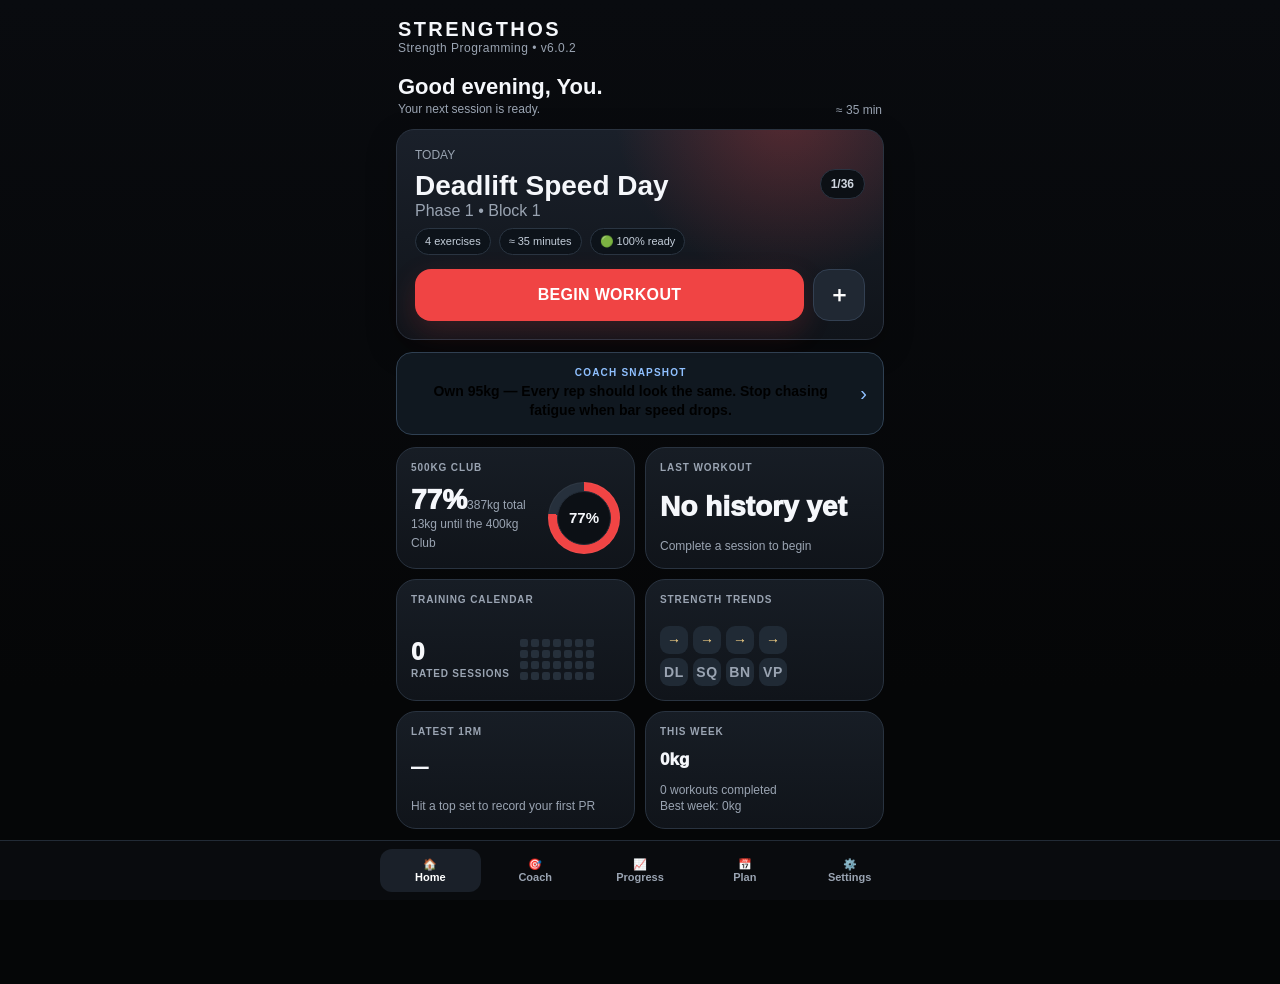
==== index.html @ 65fb09d5 "Add 1RM calculator to Settings Settings > 1RMs now includes a simple Epley-formula calculator: enter" ====
<!doctype html>
<html lang="en">
<head>
<meta charset="utf-8" />
<meta name="viewport" content="width=device-width, initial-scale=1, viewport-fit=cover" />
<title>StrengthOS v7.2.1</title>
<link rel="manifest" href="manifest.json">
<link rel="apple-touch-icon" href="apple-touch-icon.png">
<link rel="icon" type="image/svg+xml" href="icon.svg">
<link rel="icon" type="image/png" sizes="32x32" href="favicon-32.png">
<meta name="theme-color" content="#0b0d10">
<style>
:root{--bg:#080a0d;--panel:#11151b;--panel2:#171d25;--text:#f5f7fb;--muted:#9aa4b2;--line:#2a3340;--red:#f04444;--green:#35d07f;--yellow:#f0c243;--blue:#5aa6ff;--radius:18px;--shadow:0 12px 40px rgba(0,0,0,.35)}
*{box-sizing:border-box} body{margin:0;background:linear-gradient(180deg,#090b0f,#050607 70%);color:var(--text);font-family:-apple-system,BlinkMacSystemFont,"Segoe UI",Roboto,Inter,Arial,sans-serif;padding:env(safe-area-inset-top) 0 calc(84px + env(safe-area-inset-bottom));} button,input,select,textarea{font:inherit} .app{max-width:520px;margin:0 auto;min-height:100vh}.top{padding:18px 18px 8px;display:flex;align-items:center;justify-content:space-between}.brand{font-weight:900;letter-spacing:.12em;font-size:20px}.sub{font-size:12px;color:var(--muted);letter-spacing:.04em}.pill{background:#231216;color:#ff8a8a;border:1px solid rgba(240,68,68,.35);padding:8px 10px;border-radius:999px;font-size:12px;font-weight:800}.screen{display:none;padding:8px 16px 20px}.screen.active{display:block}.card{background:linear-gradient(180deg,var(--panel2),var(--panel));border:1px solid var(--line);border-radius:var(--radius);padding:16px;margin:12px 0;box-shadow:var(--shadow)}.hero{padding:20px;background:radial-gradient(circle at 80% -10%,rgba(240,68,68,.28),transparent 38%),linear-gradient(180deg,#1a202a,#10141a)}.row{display:flex;align-items:center;justify-content:space-between;gap:10px}.grid{display:grid;grid-template-columns:1fr 1fr;gap:10px}.metric{background:#0c1015;border:1px solid #222b36;border-radius:16px;padding:13px}.metric b{font-size:24px;display:block}.metric span{color:var(--muted);font-size:12px}.title{font-size:26px;font-weight:900;margin:8px 0 0}.h2{font-weight:900;font-size:18px;margin:0 0 8px}.muted{color:var(--muted)}.btn{width:100%;border:0;border-radius:16px;padding:15px 16px;background:var(--red);color:#fff;font-weight:900;letter-spacing:.02em;margin:8px 0}.btn.secondary{background:#202833;color:#fff;border:1px solid #334052}.btn.ghost{background:transparent;border:1px solid var(--line);color:var(--text)}.btn.green{background:var(--green);color:#07100b}.btn.danger{background:#36151a;color:#ff9b9b;border:1px solid rgba(240,68,68,.5)}.mini{width:auto;border-radius:12px;padding:9px 12px;font-size:13px;margin:0}.tag{display:inline-flex;align-items:center;gap:6px;background:#0c1015;border:1px solid #293341;border-radius:999px;padding:7px 10px;color:#cfd6df;font-size:12px;font-weight:800}.progressbar{height:10px;background:#242b35;border-radius:999px;overflow:hidden}.progressbar>i{display:block;height:100%;background:linear-gradient(90deg,var(--red),#ff8e5a);width:0}.nav{position:fixed;left:0;right:0;bottom:0;background:rgba(10,12,16,.92);backdrop-filter:blur(18px);border-top:1px solid #222b36;padding:8px 8px calc(8px + env(safe-area-inset-bottom));display:flex;justify-content:center;z-index:10}.nav-inner{max-width:520px;width:100%;display:grid;grid-template-columns:repeat(5,1fr);gap:4px}.nav button{background:transparent;border:0;color:var(--muted);padding:9px 3px;border-radius:12px;font-size:11px;font-weight:800}.nav button.active{background:#1a2029;color:#fff}.set{display:grid;grid-template-columns:46px 1fr 70px;align-items:center;gap:10px;background:#0b0f14;border:1px solid #202833;border-radius:14px;padding:10px;margin:8px 0}.set.done{border-color:rgba(53,208,127,.7);background:rgba(53,208,127,.08)}.check{width:34px;height:34px;border-radius:50%;border:1px solid #3b4654;background:#11151b;color:#fff;font-weight:900}.set.done .check{background:var(--green);color:#06120b}.listitem{background:#0b0f14;border:1px solid #202833;border-radius:14px;padding:12px;margin:8px 0}.small{font-size:12px}.input{width:100%;background:#0b0f14;color:#fff;border:1px solid #2a3340;border-radius:12px;padding:12px;margin:6px 0}.accessory{border-left:3px solid #334052}.accessory.amrap{border-left-color:var(--yellow)}.accessory.variation{border-left-color:var(--red)}.section-title{margin:18px 0 6px;color:#d8dee8;font-weight:900}.warn{background:#211a0c;border:1px solid #4a3711;color:#ffd98a;border-radius:14px;padding:12px;margin:10px 0}.ok{background:#0d2116;border:1px solid #1b5a38;color:#98f3bf;border-radius:14px;padding:12px;margin:10px 0}.hidden{display:none!important}.programme-day{cursor:pointer}.programme-day.current{border-color:var(--red)}.kbd{font-family:ui-monospace,Menlo,monospace;background:#0b0f14;padding:2px 6px;border-radius:6px;border:1px solid #26313e}.toast{position:fixed;left:16px;right:16px;bottom:92px;background:#1c2330;color:#fff;border:1px solid #334052;border-radius:14px;padding:12px;display:none;max-width:488px;margin:0 auto;z-index:20}.toast.show{display:block}.note{min-height:84px;resize:vertical}.two-buttons{display:grid;grid-template-columns:1fr 1fr;gap:8px}.linklike{color:#ff9d9d;text-decoration:underline;background:none;border:0;padding:0}.footer-note{font-size:11px;color:#738092;text-align:center;margin:18px 0}.danger-zone{border-color:rgba(240,68,68,.45)}

.timer{position:fixed;left:16px;right:16px;bottom:92px;max-width:488px;margin:0 auto;background:#111822;border:1px solid #334052;border-radius:18px;padding:12px;z-index:30;display:none;box-shadow:var(--shadow)}
.timer.show{display:block}.timer-time{font-size:28px;font-weight:900}.timer .row{gap:8px}.repbox{display:flex;align-items:center;gap:8px}.rep-input{width:76px;background:#090d12;color:#fff;border:1px solid #2a3340;border-radius:12px;padding:9px;text-align:center;font-weight:800}.kg-input{width:90px;background:#090d12;color:#fff;border:1px solid #2a3340;border-radius:12px;padding:9px;text-align:center;font-weight:800}.set-grid{display:grid;grid-template-columns:44px 1fr 92px 44px;align-items:center;gap:8px}.assist-grid{display:grid;grid-template-columns:1fr 84px 76px 44px;align-items:center;gap:8px}.assist-input{width:100%;background:#090d12;color:#fff;border:1px solid #2a3340;border-radius:12px;padding:9px;text-align:center;font-weight:800}.graph{width:100%;height:150px;background:#0b0f14;border:1px solid #202833;border-radius:14px;margin-top:10px}.graph-label{font-size:11px;fill:#9aa4b2}.graph-line{fill:none;stroke:#f04444;stroke-width:3}.graph-dot{fill:#f04444}.bar{fill:#5aa6ff;opacity:.85}.legend{display:flex;gap:8px;flex-wrap:wrap;margin-top:8px}.legend span{font-size:11px;color:#9aa4b2}.prline{margin-top:8px;font-size:12px;color:#ffd98a}.badge-pr{display:inline-flex;background:#3a1b10;border:1px solid #ff8e5a;color:#ffd5b6;border-radius:999px;padding:4px 8px;font-size:11px;font-weight:900;margin-top:6px}.set.done input{opacity:.8}.complete-big{font-size:20px}.timer-buttons{display:grid;grid-template-columns:1fr 1fr 1fr;gap:8px;margin-top:10px}.timer-buttons button{margin:0}.home-workout-controls{display:grid;grid-template-columns:1fr 1fr;gap:10px;margin-top:10px}.home-workout-controls .btn{margin:0}@media(max-width:380px){.home-workout-controls{grid-template-columns:1fr}}


.club-card .club-head{display:flex;align-items:flex-start;justify-content:space-between;gap:14px}
.club-ring{width:104px;height:104px;border-radius:50%;display:grid;place-items:center;flex:0 0 104px;background:conic-gradient(var(--red) calc(var(--pct)*1%), #26303c 0);box-shadow:0 0 0 1px rgba(255,255,255,.04) inset}
.club-ring::before{content:"";position:absolute;width:74px;height:74px;border-radius:50%;background:#0c1015;border:1px solid #222b36}
.club-ring b{position:relative;font-size:22px;z-index:1}
.club-metrics{display:grid;grid-template-columns:repeat(3,1fr);gap:10px;margin-top:14px}
@media(max-width:420px){.club-ring{width:86px;height:86px;flex-basis:86px}.club-ring::before{width:62px;height:62px}.club-ring b{font-size:17px}.club-metrics{grid-template-columns:1fr 1fr}.club-metrics .metric:last-child{grid-column:1 / -1}}

.mission{background:linear-gradient(180deg,#161d26,#10151c);border:1px solid #2d3948;border-radius:16px;padding:13px;margin:12px 0}
.mission b{display:block;font-size:16px;margin-bottom:4px}.mission .accent{color:#ff8a8a;font-weight:900}
.plate-line{margin-top:5px;color:#9aa4b2;font-size:11px}.plate-line b{color:#d9e0ea;font-size:11px;display:inline}
.wake{display:inline-flex;align-items:center;gap:6px;background:#0e1712;border:1px solid rgba(53,208,127,.45);color:#98f3bf;border-radius:999px;padding:5px 8px;font-size:11px;font-weight:800}
.settings-row{display:flex;align-items:center;justify-content:space-between;gap:12px;background:#0b0f14;border:1px solid #202833;border-radius:14px;padding:12px;margin:8px 0}.toggle{width:auto;margin:0;padding:8px 12px;border-radius:999px}
.settings-list{padding:4px}.settings-list-row{display:flex;align-items:center;gap:13px;width:100%;background:transparent;border:0;border-bottom:1px solid #1e2733;padding:15px 6px;text-align:left;color:var(--text);cursor:pointer}.settings-list-row:last-child{border-bottom:0}.settings-list-icon{font-size:21px;flex:0 0 auto;width:28px;text-align:center}.settings-list-text{flex:1;min-width:0}.settings-list-text b{display:block;font-size:15px;font-weight:800}.settings-list-text .muted{margin-top:2px;white-space:nowrap;overflow:hidden;text-overflow:ellipsis}.settings-list-chevron{font-size:22px;color:#cfd6df;flex:0 0 auto}.settings-list-row.danger .settings-list-text b{color:#ff9b9b}
.settings-detail-head{display:flex;align-items:center;gap:12px;margin:12px 0 4px}.settings-detail-head .btn{width:auto}.settings-detail-head .h2{margin:0}

.quick-notes{display:flex;gap:7px;flex-wrap:wrap;margin:10px 0}.quick-note{width:auto;margin:0;padding:8px 10px;border-radius:999px;background:#151c25;border:1px solid #303c4b;color:#dce3ec;font-size:12px;font-weight:800}.quick-note.active{background:#3a171b;border-color:var(--red);color:#ffb2b2}.timeline{position:relative;margin-top:10px}.timeline::before{content:"";position:absolute;left:12px;top:8px;bottom:8px;width:2px;background:#2b3542}.timeline-item{position:relative;padding:0 0 16px 34px}.timeline-item:last-child{padding-bottom:0}.timeline-dot{position:absolute;left:5px;top:3px;width:16px;height:16px;border-radius:50%;background:#161d26;border:3px solid var(--red);z-index:1}.timeline-item.pr .timeline-dot{border-color:var(--yellow)}.timeline-item.milestone .timeline-dot{border-color:var(--green)}.timeline-date{font-size:11px;color:var(--muted);margin-bottom:3px}.timeline-title{font-weight:900}.mission-stats{display:grid;grid-template-columns:1fr 1fr;gap:8px;margin-top:10px}.mission-stat{background:#0b0f14;border:1px solid #27313e;border-radius:12px;padding:9px}.mission-stat b{font-size:14px;margin:0}.mission-stat span{font-size:11px;color:var(--muted)}

.backup-overlay{position:fixed;inset:0;background:rgba(0,0,0,.82);z-index:9999;display:flex;align-items:flex-end;padding:14px}.backup-panel{width:100%;max-width:680px;margin:0 auto;background:#11151b;border:1px solid #343b46;border-radius:18px;padding:16px;box-shadow:0 -12px 40px rgba(0,0,0,.45)}.backup-text{width:100%;height:220px;margin:14px 0;padding:12px;background:#080a0d;color:#e8edf3;border:1px solid #343b46;border-radius:12px;font:12px/1.4 ui-monospace,SFMono-Regular,Menlo,monospace;resize:vertical}
.import-summary{display:grid;grid-template-columns:1fr 1fr;gap:8px;margin:14px 0}.import-summary .metric b{font-size:18px}.primary-cta{padding:17px 16px;font-size:16px;box-shadow:0 10px 28px rgba(240,68,68,.18)}

.extra-head{display:flex;align-items:flex-start;justify-content:space-between;gap:10px}.extra-exercise{border-left:3px solid var(--blue)}.extra-set{display:grid;grid-template-columns:1fr 82px 72px 44px;align-items:center;gap:8px}.extra-controls{display:grid;grid-template-columns:1fr auto;gap:8px;margin-top:10px}.extra-controls .btn{margin:0}.bodyweight-row{display:flex;align-items:center;gap:8px;margin-top:8px;color:var(--muted);font-size:12px}.bodyweight-row input{width:18px;height:18px}.remove-link{color:#ff9b9b;background:none;border:0;font-size:12px;text-decoration:underline;padding:4px}.empty-extra{padding:14px;border:1px dashed #334052;border-radius:14px;color:var(--muted);text-align:center}.exercise-picker{margin-top:10px}.exercise-picker .input{margin-bottom:8px}.autosave-status{font-size:11px;color:#98f3bf;margin-top:6px}.resume-banner{background:#0d2116;border:1px solid #1b5a38;color:#98f3bf;border-radius:14px;padding:10px;margin-top:10px}
.favorite-chips{display:flex;gap:7px;flex-wrap:wrap;margin:8px 0 10px}.favorite-chip{width:auto;margin:0;padding:8px 10px;border-radius:999px;background:#1b1620;border:1px solid #49334f;color:#f2d7ff;font-size:12px;font-weight:800}.star-btn{width:auto;background:transparent;border:0;color:#f0c243;font-size:21px;padding:2px 6px}.record-row{display:grid;grid-template-columns:1fr auto;gap:10px;align-items:center}.record-value{text-align:right;font-weight:900}.record-value span{display:block;font-size:11px;color:var(--muted);font-weight:500}.summary-overlay{position:fixed;inset:0;background:rgba(0,0,0,.84);z-index:9998;display:flex;align-items:flex-end;padding:14px}.summary-panel{width:100%;max-width:680px;margin:0 auto;background:linear-gradient(180deg,#171d25,#10141a);border:1px solid #343f4d;border-radius:20px;padding:18px;box-shadow:0 -12px 40px rgba(0,0,0,.5)}.summary-grid{display:grid;grid-template-columns:1fr 1fr;gap:9px;margin:14px 0}.summary-grid .metric b{font-size:21px}.summary-pr{background:#211a0c;border:1px solid #4a3711;color:#ffd98a;border-radius:14px;padding:12px;margin:10px 0}

.coach-card{border-color:#3b4b61;background:radial-gradient(circle at 95% 0,rgba(90,166,255,.16),transparent 34%),linear-gradient(180deg,#18212c,#10151c)}
.coach-kicker{font-size:11px;letter-spacing:.12em;color:#8fc0ff;font-weight:900;margin-bottom:5px}.coach-focus{font-size:22px;font-weight:900;line-height:1.25;display:flex;align-items:center;gap:10px}.coach-focus .mission-icon{font-size:26px;line-height:1;flex:0 0 auto}.coach-detail{margin-top:7px;color:#c9d4e2;font-size:13px;line-height:1.45}.coach-targets{display:grid;gap:8px;margin-top:12px}.coach-target{background:#0b1118;border:1px solid #29394a;border-radius:12px;padding:10px}.coach-target b{display:block;font-size:13px}.coach-target span{color:var(--muted);font-size:11px}.coach-action{display:flex;gap:8px;align-items:center;margin-top:8px}.coach-badge{display:inline-flex;background:#10263b;border:1px solid #2c6393;color:#9ed0ff;border-radius:999px;padding:4px 8px;font-size:11px;font-weight:900}.load-last{width:auto;margin:8px 0 0;padding:7px 9px;border-radius:10px;font-size:11px}.pb-opportunity{color:#ffd98a;font-weight:900}.coach-off{opacity:.72}.readiness{display:flex;align-items:center;gap:12px}.readiness-dot{width:46px;height:46px;border-radius:50%;display:grid;place-items:center;font-size:23px;background:#16212b;border:1px solid #34485c}.insight{border-left:3px solid #5aa6ff}.goal-row{margin:12px 0}.goal-label{display:flex;justify-content:space-between;gap:10px;margin-bottom:6px;font-size:13px}.trend-up{color:#98f3bf}.trend-flat{color:#ffd98a}.trend-down{color:#ff9b9b}.coach-grid{display:grid;grid-template-columns:1fr 1fr;gap:9px}.coach-stat{background:#0b1118;border:1px solid #29394a;border-radius:14px;padding:12px}.coach-stat b{display:block;font-size:20px}.journal-entry{border-left:3px solid #7d68ff}.coach-snapshot{display:flex;align-items:center;justify-content:space-between;gap:12px;padding:14px 16px;border:1px solid #2f4052;background:#101820;border-radius:16px;margin:12px 0}.coach-snapshot-main{min-width:0}.coach-snapshot-kicker{font-size:10px;letter-spacing:.12em;color:#8fc0ff;font-weight:900;margin-bottom:4px}.coach-snapshot-text{font-size:14px;font-weight:800;line-height:1.35}.coach-snapshot-arrow{font-size:20px;color:#8fc0ff;flex:0 0 auto}.coach-snapshot:active{transform:scale(.99)}
.supplemental-chooser{border-left:3px solid #2c6393}.supplemental-resolved{margin:10px 0}.supplemental-resolved .row{margin-bottom:4px}


/* v2.2 Gym Experience polish */
@property --pct{syntax:'<number>';inherits:false;initial-value:0}
.card{box-shadow:0 10px 30px rgba(0,0,0,.28);transition:transform .18s ease,border-color .18s ease}
.btn{min-height:50px;transition:transform .12s ease,filter .12s ease}.btn:active{transform:scale(.985);filter:brightness(.94)}
.input,.assist-input,.rep-input,.kg-input{font-size:16px}
.club-ring{position:relative;--pct:0;transition:--pct 1.1s cubic-bezier(.2,.8,.2,1);background:conic-gradient(var(--red) calc(var(--pct)*1%),#26303c 0)}
.coach-snapshot{transition:transform .15s ease,border-color .15s ease}.coach-snapshot:active{transform:scale(.99)}
.set,.extra-set{position:relative;overflow:hidden;touch-action:pan-y;transition:transform .18s ease,background .18s ease,border-color .18s ease}
.set::after,.extra-set::after{content:'SWIPE TO COMPLETE';position:absolute;inset:0;display:flex;align-items:center;justify-content:flex-end;padding-right:18px;background:linear-gradient(90deg,transparent,rgba(53,208,127,.25));color:#98f3bf;font-size:10px;font-weight:900;letter-spacing:.08em;opacity:0;pointer-events:none;transition:opacity .15s ease}
.set.swiping::after,.extra-set.swiping::after{opacity:1}.set.swiping,.extra-set.swiping{transform:translateX(-8px)}
.previous-hint{font-size:10px;color:#98f3bf;margin-top:3px;font-weight:800}
.preview-overlay{position:fixed;inset:0;background:rgba(0,0,0,.82);z-index:10000;display:flex;align-items:flex-end;padding:14px;backdrop-filter:blur(8px)}
.preview-panel{width:100%;max-width:520px;margin:0 auto;background:linear-gradient(180deg,#18202a,#0e1319);border:1px solid #344152;border-radius:24px;padding:18px;box-shadow:0 25px 70px rgba(0,0,0,.55);max-height:88vh;overflow:auto}
.preview-list{margin:12px 0}.preview-item{display:flex;gap:10px;align-items:flex-start;padding:11px 0;border-bottom:1px solid #27313e}.preview-item:last-child{border-bottom:0}.preview-icon{width:30px;height:30px;border-radius:10px;background:#222b36;display:grid;place-items:center;flex:0 0 30px}.preview-target{font-weight:900;color:#fff}.preview-meta{font-size:12px;color:var(--muted);margin-top:2px}
.preview-actions{display:grid;grid-template-columns:1fr 1.4fr;gap:8px;position:sticky;bottom:-18px;background:linear-gradient(transparent,#0e1319 25%);padding-top:18px}
.celebration{position:fixed;inset:0;pointer-events:none;z-index:11000;overflow:hidden}.confetti{position:absolute;top:-20px;width:9px;height:16px;border-radius:2px;animation:confettiFall 1.8s ease-in forwards}.celebration-burst{position:fixed;left:50%;top:42%;transform:translate(-50%,-50%) scale(.7);background:#111822;border:1px solid #3a4656;border-radius:999px;padding:14px 20px;font-weight:900;box-shadow:var(--shadow);animation:burst .9s ease forwards;z-index:11001;pointer-events:none}
@keyframes confettiFall{to{transform:translate3d(var(--drift),110vh,0) rotate(720deg);opacity:.2}}@keyframes burst{45%{transform:translate(-50%,-50%) scale(1.08)}100%{transform:translate(-50%,-50%) scale(1);opacity:0}}
.summary-panel{animation:panelUp .28s ease both}@keyframes panelUp{from{transform:translateY(20px);opacity:0}to{transform:none;opacity:1}}
@media(prefers-reduced-motion:reduce){*{scroll-behavior:auto!important}.club-ring,.card,.btn,.set{transition:none!important}.confetti,.celebration-burst,.summary-panel{animation:none!important}}


/* v2.3 Effortless Logging */
.rep-input,.assist-input{touch-action:manipulation}
.rep-picker-overlay{position:fixed;inset:0;background:rgba(0,0,0,.72);backdrop-filter:blur(8px);z-index:80;display:flex;align-items:flex-end;justify-content:center;padding:16px 16px calc(16px + env(safe-area-inset-bottom))}
.rep-picker-panel{width:min(520px,100%);background:linear-gradient(180deg,#1b222d,#10141a);border:1px solid #344052;border-radius:24px;padding:16px;box-shadow:0 24px 80px rgba(0,0,0,.55)}
.rep-picker-grid{display:grid;grid-template-columns:repeat(5,1fr);gap:9px;margin:14px 0}
.rep-choice{border:1px solid #344052;background:#0b1016;color:#fff;border-radius:14px;padding:13px 4px;font-weight:900;font-size:17px}
.rep-choice.active{background:var(--red);border-color:var(--red)}
.quick-weight{display:flex;gap:6px;align-items:center;justify-content:center;margin-top:5px}
.weight-tap{text-decoration:underline;text-decoration-style:dotted;text-decoration-color:#5c6b7c;text-underline-offset:3px;cursor:pointer}.edited-tag{display:inline-block;background:#10263b;border:1px solid #2c6393;color:#9ed0ff;border-radius:999px;padding:1px 7px;font-size:10px;font-weight:800;vertical-align:middle;margin-left:2px}
.mode-tap{display:block;margin-top:4px;cursor:pointer}
.quick-weight button{border:1px solid #303b49;background:#111720;color:#dce4ee;border-radius:9px;padding:4px 8px;font-weight:900;font-size:12px}
.next-focus{animation:nextPulse .75s ease}
@keyframes nextPulse{0%,100%{box-shadow:none}50%{box-shadow:0 0 0 3px rgba(90,166,255,.45)}}
.timer-hint{font-size:11px;color:#93a0b0;margin-top:6px}


/* v2.4 Coach's Observations */
.observation-feed{display:grid;gap:10px;margin-top:12px}
.observation-card{position:relative;border:1px solid #2c3745;background:linear-gradient(180deg,#121923,#0c1117);border-radius:16px;padding:14px 44px 14px 14px}
.observation-card.positive{border-left:4px solid #35d07f}.observation-card.watch{border-left:4px solid #f0c243}.observation-card.info{border-left:4px solid #5aa6ff}.observation-card.alert{border-left:4px solid #f06464}.observation-card.goal{border-left:4px solid #a88cff}
.observation-title{font-weight:900;font-size:15px;line-height:1.25}.observation-text{font-size:12px;color:#b6c1ce;line-height:1.45;margin-top:5px}
.observation-meta{display:flex;align-items:center;gap:7px;margin-top:9px}.confidence{font-size:10px;font-weight:900;letter-spacing:.06em;border-radius:999px;padding:4px 7px;background:#17212c;color:#a8b7c8;border:1px solid #2b3a4a}
.why-btn{position:absolute;right:10px;top:10px;width:28px;height:28px;border-radius:50%;border:1px solid #354456;background:#111923;color:#a9cfff;font-weight:900;padding:0}
.weekly-review{background:radial-gradient(circle at 100% 0,rgba(53,208,127,.13),transparent 38%),linear-gradient(180deg,#151d25,#0d1218)}
.review-line{display:flex;justify-content:space-between;gap:12px;padding:9px 0;border-bottom:1px solid #25303b;font-size:13px}.review-line:last-child{border-bottom:0}.review-line b{text-align:right}
.trend-card{cursor:pointer}.trend-detail{display:none;margin-top:9px;padding-top:9px;border-top:1px solid #283442;font-size:12px;color:#aebac8;line-height:1.45}.trend-card.open .trend-detail{display:block}
.month-grid{display:grid;grid-template-columns:1fr 1fr;gap:9px}.month-highlight{background:#0b1118;border:1px solid #29394a;border-radius:14px;padding:12px}.month-highlight b{display:block;font-size:16px}.month-highlight span{font-size:11px;color:var(--muted)}
.why-overlay{position:fixed;inset:0;background:rgba(0,0,0,.78);backdrop-filter:blur(8px);z-index:12000;display:flex;align-items:flex-end;padding:14px}.why-panel{width:100%;max-width:520px;margin:0 auto;background:linear-gradient(180deg,#19212b,#0d1218);border:1px solid #344254;border-radius:24px;padding:18px;box-shadow:0 25px 80px rgba(0,0,0,.6)}
.evidence-list{margin:12px 0}.evidence-item{padding:9px 0;border-bottom:1px solid #27323e;font-size:12px;color:#c2ccd7}.evidence-item:last-child{border-bottom:0}


.edit-overlay{position:fixed;inset:0;background:rgba(0,0,0,.78);z-index:120;display:flex;align-items:flex-end;justify-content:center;padding:16px}.edit-panel{width:min(720px,100%);max-height:92vh;overflow:auto;background:#11151a;border:1px solid #2a3038;border-radius:22px;padding:18px;box-shadow:0 20px 60px rgba(0,0,0,.55)}.edit-section{margin-top:18px}.edit-log-row{display:grid;grid-template-columns:minmax(0,1fr) 84px 72px;gap:8px;align-items:center;padding:9px 0;border-bottom:1px solid #242a31}.edit-log-row .input{margin:0;padding:10px}.edit-log-name{font-size:13px}.edit-time-grid{display:grid;grid-template-columns:1fr 1fr;gap:10px}.edit-actions{position:sticky;bottom:-18px;background:linear-gradient(transparent,#11151a 18%);padding-top:22px}.history-meta{display:flex;gap:10px;flex-wrap:wrap;margin-top:6px}.history-meta span{font-size:12px;color:#9ba5b2}.btn.edit{background:#222a33;border-color:#394553}

.home-plan{margin-top:14px;padding:12px;border:1px solid #334052;border-radius:16px;background:#0d131a}.home-plan-item{display:grid;grid-template-columns:28px 1fr;gap:9px;align-items:start;padding:9px 0;border-bottom:1px solid #26313d}.home-plan-item:last-child{border-bottom:0}.home-plan-item>span{width:24px;height:24px;border-radius:8px;background:#202a35;display:grid;place-items:center;font-size:11px;font-weight:900;color:#9ec9ff}.quick-workout-btn{margin-top:8px}.quick-type-grid{display:grid;grid-template-columns:1fr 1fr;gap:9px;margin:16px 0}.quick-type{min-height:62px;border:1px solid #344052;background:#111923;color:#fff;border-radius:14px;padding:10px;font-weight:800;text-align:left}

/* v2.8 Workout Rating */
.session-rating{margin:12px 0 10px}.rating-label{font-weight:900;margin-bottom:4px}.rating-help{font-size:12px;color:var(--muted);margin-bottom:9px}.rating-stars{display:flex;gap:7px}.rating-star{width:46px;height:46px;border-radius:13px;border:1px solid #3a4553;background:#0b1016;color:#687485;font-size:29px;line-height:1;padding:0;margin:0}.rating-star.selected{color:#f0c243;border-color:#8a6c16;background:#211a0c}.rating-display{color:#f0c243;letter-spacing:.08em;font-size:18px}.rating-summary{background:#211a0c;border:1px solid #4a3711;border-radius:14px;padding:12px;margin:10px 0}.rating-trend-grid{display:grid;grid-template-columns:1fr 1fr;gap:9px;margin-top:10px}

/* v3.0 Smart Dashboard accordions */
.dashboard-tools{display:flex;justify-content:flex-end;margin:10px 0 8px;position:relative}.dashboard-menu-toggle{width:auto!important;margin:0!important;padding:9px 12px!important;font-size:12px!important}.dashboard-menu{display:none;position:absolute;right:0;top:44px;z-index:30;min-width:190px;padding:8px;background:#151b23;border:1px solid #344151;border-radius:14px;box-shadow:0 18px 50px rgba(0,0,0,.45)}.dashboard-menu.open{display:grid;gap:6px}.dashboard-menu .btn{width:100%;margin:0;padding:9px 11px;font-size:12px;text-align:left}.layout-edit-note{font-size:12px;color:var(--muted);margin:7px 0 8px;text-align:right}
.accordion-card{padding:0;overflow:hidden;display:flex;flex-direction:column}.accordion-head{width:100%;flex:1;border:0;background:transparent;color:var(--text);padding:15px 16px;display:flex;align-items:center;justify-content:space-between;gap:12px;text-align:left;cursor:pointer;box-sizing:border-box}.accordion-head:focus-visible{outline:2px solid #8fc5ff;outline-offset:-2px}.accordion-head-main{min-width:0}.accordion-title{font-size:17px;font-weight:900}.accordion-summary{color:var(--muted);font-size:12px;margin-top:3px;white-space:nowrap;overflow:hidden;text-overflow:ellipsis}.accordion-chevron{font-size:21px;color:#cfd6df;transition:transform .22s ease;flex:0 0 auto}.accordion-card.open .accordion-chevron{transform:rotate(90deg)}.accordion-body{display:grid;grid-template-rows:0fr;transition:grid-template-rows .22s ease}.accordion-body-inner{min-height:0;overflow:hidden;padding:0 16px}.accordion-card.open .accordion-body{grid-template-rows:1fr}.accordion-card.open .accordion-body-inner{padding-bottom:16px}.accordion-card .accordion-body-inner>.listitem:first-child{margin-top:0}
/* v3.1 Custom Dashboard Layout */
.layout-editing .accordion-card{outline:1px dashed #465466;position:relative}.layout-editing .accordion-card[draggable="true"]{cursor:grab}.layout-editing .accordion-card.dragging{opacity:.55}.layout-editing .accordion-card.layout-hidden{display:block!important;opacity:.48}.layout-editing .accordion-card.layout-hidden .accordion-title{text-decoration:line-through}.layout-hidden{display:none!important}.layout-controls{display:none;align-items:center;gap:5px;flex:0 0 auto}.layout-editing .layout-controls{display:flex}.layout-control{border:1px solid #344151;background:#151b23;color:#fff;border-radius:9px;min-width:31px;height:31px;padding:0 7px;font-weight:900}.layout-control.hide{color:#ffb1b1}.layout-control.show{color:#9df0bd}.drag-handle{display:none;color:#7f8b9b;font-size:18px;letter-spacing:-2px;margin-right:4px}.layout-editing .drag-handle{display:inline-block}


.programme-toolbar{display:flex;gap:8px;flex-wrap:wrap;margin:12px 0}.programme-summary{display:grid;grid-template-columns:repeat(3,1fr);gap:8px;margin-top:12px}.programme-summary .metric b{font-size:18px}.programme-workout-card{cursor:pointer}.programme-workout-card.edited{border-color:rgba(90,166,255,.55)}.programme-detail-list{margin-top:10px}.programme-exercise-row{display:grid;grid-template-columns:30px 1fr auto;gap:9px;align-items:start;padding:10px 0;border-top:1px solid #242d38}.programme-exercise-row:first-child{border-top:0}.programme-editor-overlay{position:fixed;inset:0;background:rgba(0,0,0,.86);z-index:9999;overflow:auto;padding:18px 14px calc(30px + env(safe-area-inset-bottom))}.programme-editor-panel{max-width:680px;margin:0 auto;background:#11151b;border:1px solid #343f4c;border-radius:20px;padding:16px}.programme-edit-item{background:#0b0f14;border:1px solid #26313e;border-radius:14px;padding:12px;margin:10px 0}.programme-edit-grid{display:grid;grid-template-columns:1fr 84px 84px;gap:8px}.programme-edit-actions{display:flex;gap:6px;flex-wrap:wrap;margin-top:8px}.programme-change{border-left:3px solid var(--blue)}@media(max-width:420px){.programme-summary{grid-template-columns:1fr 1fr}.programme-summary .metric:last-child{grid-column:1/-1}.programme-edit-grid{grid-template-columns:1fr 72px 72px}}

/* v4.2 Exercise Library & Strength Journey */
.library-grid{display:grid;gap:9px;margin-top:10px}.library-item{width:100%;text-align:left;background:#0b0f14;border:1px solid #26313e;border-radius:14px;padding:12px;color:var(--text)}.library-item:active{transform:scale(.99)}.library-item .row b{font-size:15px}.library-stat{font-size:11px;color:var(--muted);margin-top:4px}.exercise-detail-overlay{position:fixed;inset:0;background:rgba(0,0,0,.82);z-index:9999;display:flex;align-items:flex-end;padding:14px}.exercise-detail-panel{width:100%;max-width:680px;max-height:88vh;overflow:auto;margin:0 auto;background:#11151b;border:1px solid #343b46;border-radius:20px;padding:16px;box-shadow:0 -12px 40px rgba(0,0,0,.45)}.journey-hero{background:linear-gradient(135deg,#24151a,#111821);border:1px solid #46303a;border-radius:16px;padding:14px;margin:10px 0}.journey-number{font-size:30px;font-weight:950}.journey-event{display:grid;grid-template-columns:76px 1fr;gap:12px;padding:12px 0;border-bottom:1px solid #252e39}.journey-event:last-child{border-bottom:0}.journey-date{font-size:11px;color:var(--muted)}.journey-title{font-weight:900}.comparison-grid{display:grid;grid-template-columns:1fr 1fr;gap:8px}.comparison-card{background:#0b0f14;border:1px solid #26313e;border-radius:14px;padding:12px}.comparison-card b{display:block;font-size:18px}.exercise-mini-chart{width:100%;height:120px;background:#0b0f14;border:1px solid #202833;border-radius:14px;margin-top:10px}

/* v4.3 Training Toolkit */
.pr-table{display:grid;gap:8px;margin-top:10px}.pr-row{display:grid;grid-template-columns:1.2fr repeat(4,.8fr);gap:6px;align-items:center;background:#0b0f14;border:1px solid #26313e;border-radius:13px;padding:10px}.pr-row.header{background:transparent;border:0;color:var(--muted);font-size:11px;padding:0 10px}.pr-cell{text-align:center;font-size:12px}.pr-name{text-align:left;font-weight:900}.calendar-grid{display:grid;grid-template-columns:repeat(7,1fr);gap:5px;margin-top:10px}.calendar-day{aspect-ratio:1;border-radius:9px;background:#151b23;border:1px solid #26313e;display:grid;place-items:center;font-size:10px;color:var(--muted)}.calendar-day.r1,.calendar-day.r2{background:#351a1d;color:#ffb0b0}.calendar-day.r3{background:#332a12;color:#ffe09a}.calendar-day.r4,.calendar-day.r5{background:#123021;color:#a6f1c5}.calendar-day.extra{box-shadow:inset 0 0 0 2px #5aa6ff}.equipment-grid{display:grid;grid-template-columns:1fr 1fr;gap:8px;margin-top:10px}.equipment-chip{border:1px solid #334052;background:#0b0f14;color:#cbd3dd;border-radius:13px;padding:11px;text-align:left;font-weight:800}.equipment-chip.on{border-color:#35d07f;background:#0d2116;color:#98f3bf}.exercise-note-box{margin-top:12px}.exercise-note-box textarea{min-height:76px}.progression-ok{border-left:3px solid var(--green)}.progression-watch{border-left:3px solid var(--yellow)}
@media(max-width:420px){.pr-row{grid-template-columns:1.2fr repeat(2,.8fr)}.pr-row .optional-pr{display:none}.equipment-grid{grid-template-columns:1fr}}

/* v5.0 Widget Dashboard */
:root{--widget-gap:10px}
.widget-grid{display:grid;grid-template-columns:repeat(2,minmax(0,1fr));gap:var(--widget-gap);align-items:start;margin:12px 0}
.widget-grid>.card,.widget-grid>.coach-snapshot{margin:0;min-width:0}
.widget-wide{grid-column:1/-1}
.widget-tile{min-height:132px;padding:14px;border-radius:20px;background:linear-gradient(180deg,#171d25,#10141a);border:1px solid #293340;display:flex;flex-direction:column;justify-content:space-between}
.widget-tile.best-week{border-color:rgba(255,196,64,.55);background:linear-gradient(180deg,#241d10,#171008)}
.pr-flag{color:#ffd24d;font-weight:800}
.widget-tile .widget-kicker{font-size:10px;letter-spacing:.09em;color:var(--muted);font-weight:900;text-transform:uppercase}
.widget-tile .widget-value{font-size:27px;font-weight:950;line-height:1.05;margin-top:8px;overflow-wrap:anywhere}
.widget-tile .widget-label{font-size:12px;color:var(--muted);margin-top:6px;line-height:1.35}
.widget-action{cursor:pointer;text-align:left;color:var(--text);width:100%}
.home-widget-grid .coach-snapshot{grid-column:1/-1;margin:0}
.home-widget-grid .club-card{grid-column:1/-1;margin:0}
.home-max-widget{min-height:126px}
.home-max-widget .widget-value{font-size:25px}
.home-secondary-widget{min-height:118px}
.home-hero-widget{margin:8px 0 12px}
.quick-actions{display:grid;grid-template-columns:repeat(4,1fr);gap:8px;margin:10px 0 12px}
.quick-action{background:#111821;border:1px solid #2b3643;border-radius:15px;color:#fff;padding:11px 6px;font-size:11px;font-weight:850;text-align:center;min-height:60px}
.quick-action span{display:block;font-size:19px;margin-bottom:4px}
#progress.widget-page,#coach.widget-page{display:grid;grid-template-columns:repeat(2,minmax(0,1fr));gap:10px;align-items:stretch}
#progress.widget-page>.hero,#coach.widget-page>.hero,#progress.widget-page>.dashboard-tools,#coach.widget-page>.dashboard-tools,#progress.widget-page>.layout-edit-note,#coach.widget-page>.layout-edit-note{grid-column:1/-1;margin:0}
#progress.widget-page>.grid{grid-column:1/-1;margin:0}
#progress.widget-page>.accordion-card,#coach.widget-page>.accordion-card{margin:0;min-height:126px;border-radius:20px;align-self:stretch}
#progress.widget-page>.accordion-card.open,#coach.widget-page>.accordion-card.open{grid-column:1/-1;min-height:0}
#progress.widget-page>.accordion-card:not(.open) .accordion-head,#coach.widget-page>.accordion-card:not(.open) .accordion-head{min-height:124px;align-items:flex-start;padding:14px;position:relative}
#progress.widget-page>.accordion-card:not(.open) .accordion-head-main,#coach.widget-page>.accordion-card:not(.open) .accordion-head-main{display:flex;flex-direction:column;height:100%;justify-content:space-between;padding-right:22px}
#progress.widget-page>.accordion-card:not(.open) .accordion-title,#coach.widget-page>.accordion-card:not(.open) .accordion-title{font-size:10px;letter-spacing:.09em;text-transform:uppercase;font-weight:900;color:var(--muted);line-height:1.3}
#progress.widget-page>.accordion-card:not(.open) .accordion-summary,#coach.widget-page>.accordion-card:not(.open) .accordion-summary{white-space:normal;overflow:visible;font-size:12px;line-height:1.35;margin-top:16px;color:#c0c9d4}
#progress.widget-page>.accordion-card:not(.open) .accordion-chevron,#coach.widget-page>.accordion-card:not(.open) .accordion-chevron{position:absolute;right:13px;top:11px}
#progress.widget-page>.accordion-card.open .accordion-head,#coach.widget-page>.accordion-card.open .accordion-head{padding:15px 16px}
#programme.programme-widget-page .programme-summary{grid-template-columns:repeat(3,minmax(0,1fr))}
#programme.programme-widget-page .programme-workout-card{border-radius:18px}
@media(max-width:390px){
 .widget-grid,#progress.widget-page,#coach.widget-page{gap:8px}
 .widget-tile{min-height:118px;padding:12px}.widget-tile .widget-value{font-size:23px}
 .quick-actions{grid-template-columns:repeat(2,1fr)}
 #progress.widget-page>.accordion-card:not(.open) .accordion-head,#coach.widget-page>.accordion-card:not(.open) .accordion-head{min-height:116px;padding:12px}
}

/* v5.0.1 Navigation + Home Dashboard Fix */
.screen:not(.active){display:none!important}
#progress.widget-page.active,#coach.widget-page.active{display:grid}
.home-dashboard-grid{display:grid;grid-template-columns:repeat(2,minmax(0,1fr));gap:10px;margin:12px 0}
.home-dashboard-grid>*{margin:0;min-width:0}
.home-dashboard-grid .widget-wide{grid-column:1/-1}
.home-dashboard-grid .coach-snapshot{grid-column:1/-1}
.home-compact-club{min-height:138px}
.home-compact-club .club-ring{width:78px;height:78px;flex-basis:78px}
.home-compact-club .club-ring::before{width:56px;height:56px}
.home-compact-club .club-ring b{font-size:16px}
.home-quick-strip{display:grid;grid-template-columns:repeat(4,1fr);gap:8px;margin:0 0 12px}
.home-quick-strip button{margin:0;min-height:62px;padding:10px 5px;font-size:11px}
.home-quick-strip button span{display:block;font-size:18px;margin-bottom:4px}
.home-summary-card{min-height:118px}
.home-summary-card b{font-size:22px;display:block;margin-top:8px}
@media(max-width:390px){.home-dashboard-grid{gap:8px}.home-quick-strip{grid-template-columns:repeat(2,1fr)}}


/* v5.1 Today Dashboard */
/* upgraded to v6.0 visual intelligence */
.home-greeting{display:flex;justify-content:space-between;align-items:end;margin:4px 2px 12px;gap:12px}
.home-greeting h1{font-size:22px;margin:0;line-height:1.1}.home-greeting span{font-size:12px;color:var(--muted)}
.profile-name-btn{background:none;border:0;padding:0;margin:0;font:inherit;color:inherit;text-decoration:underline;text-decoration-style:dotted;text-decoration-color:#5c6b7c;text-underline-offset:3px;cursor:pointer}
.today-hero{padding:18px}.today-hero .title{font-size:28px}.today-cue{font-size:16px;line-height:1.45;margin:14px 0;color:#f2f5f8}
.today-meta{display:flex;gap:8px;flex-wrap:wrap;margin-top:8px}.today-meta span{background:#0d131a;border:1px solid #2a3542;border-radius:999px;padding:6px 9px;font-size:11px;color:#c4ceda}
.home-primary-actions{display:grid;grid-template-columns:1fr auto;gap:9px;margin-top:14px}.home-primary-actions .primary-cta{margin:0}.home-primary-actions .quick-workout-btn{margin:0;width:52px;padding:0;font-size:22px}
.home-metric-grid{display:grid;grid-template-columns:repeat(2,minmax(0,1fr));gap:10px;margin:10px 0}.home-metric-grid>*{margin:0}
.home-metric{min-height:122px}.home-metric .widget-value{font-size:28px}
.home-club-widget{display:grid;grid-template-columns:1fr auto;align-items:center;gap:10px}.home-club-widget .club-ring{width:72px;height:72px;flex-basis:72px}.home-club-widget .club-ring::before{width:52px;height:52px}.home-club-widget .club-ring b{font-size:15px}
.home-max-strip{display:grid;grid-auto-flow:column;grid-auto-columns:42%;gap:9px;overflow-x:auto;padding:0 0 6px;scroll-snap-type:x mandatory;-webkit-overflow-scrolling:touch}.home-max-strip::-webkit-scrollbar{display:none}.home-max-strip .widget-tile{scroll-snap-align:start;min-height:112px}
.home-upcoming{display:grid;grid-template-columns:1fr 1fr;gap:10px;margin-top:10px}.home-upcoming>*{margin:0;min-height:118px}
.home-upcoming .widget-value{font-size:17px}
.home-dashboard-grid,.home-quick-strip{display:none!important}
@media(max-width:390px){.home-max-strip{grid-auto-columns:48%}.home-primary-actions{grid-template-columns:1fr 48px}.home-upcoming{gap:8px}}


/* v6.0 Visual Intelligence */
.visual-widget{display:flex;align-items:center;justify-content:space-between;gap:10px;margin-top:10px;min-height:52px}
.visual-widget .visual-main{display:flex;align-items:center;gap:10px;min-width:0}
.visual-widget .visual-icon{width:42px;height:42px;border-radius:14px;display:grid;place-items:center;font-size:22px;background:#202936;border:1px solid #334153;flex:0 0 auto}
.visual-widget .visual-number{font-size:24px;font-weight:950;line-height:1;color:#f7f8fb}
.visual-widget .visual-caption{font-size:10px;color:var(--muted);margin-top:4px;text-transform:uppercase;letter-spacing:.08em;font-weight:800}
.visual-widget .mini-ring{--pct:0;width:50px;height:50px;border-radius:50%;display:grid;place-items:center;background:conic-gradient(var(--accent,var(--red)) calc(var(--pct)*1%),#26303c 0);position:relative;flex:0 0 auto}
.visual-widget .mini-ring:before{content:'';position:absolute;width:36px;height:36px;border-radius:50%;background:#11161d}
.visual-widget .mini-ring b{position:relative;font-size:11px;z-index:1}
.visual-widget .spark{width:82px;height:38px;display:flex;align-items:flex-end;gap:4px;flex:0 0 auto}
.visual-widget .spark i{display:block;flex:1;min-height:5px;border-radius:5px 5px 2px 2px;background:linear-gradient(180deg,#5ca8ff,#2277d8);opacity:.95}
.visual-widget .heatmap{display:grid;grid-template-columns:repeat(7,8px);gap:3px;flex:0 0 auto}
.visual-widget .heatmap i{width:8px;height:8px;border-radius:2px;background:#26303b}.visual-widget .heatmap i.r1{background:#813439}.visual-widget .heatmap i.r2{background:#b96829}.visual-widget .heatmap i.r3{background:#c5a637}.visual-widget .heatmap i.r4{background:#38a95a}.visual-widget .heatmap i.r5{background:#13d45a}
.visual-widget .stars{font-size:20px;letter-spacing:1px;color:#ffc84d;white-space:nowrap}
.visual-widget .orb{width:48px;height:48px;border-radius:50%;background:radial-gradient(circle at 35% 30%,#8cff9e,#10c83c 48%,#0a6e23 100%);box-shadow:0 0 18px rgba(31,214,83,.25)}
.visual-widget .trend-arrows{display:flex;gap:5px}.visual-widget .trend-arrows span{width:28px;height:28px;border-radius:9px;background:#202a35;display:grid;place-items:center;font-size:14px}.visual-widget .trend-arrows .up{color:#44d66e}.visual-widget .trend-arrows .flat{color:#f1c34f}.visual-widget .trend-arrows .down{color:#ff6868}
.trend-arrow-item{display:flex;flex-direction:column;align-items:center;gap:4px}.trend-arrow-item .trend-arrow-label{font-size:9px;font-weight:800;letter-spacing:.04em;color:var(--muted)}
.visual-widget .progress-mini{width:88px}.visual-widget .progress-mini .track{height:9px;border-radius:99px;background:#26313d;overflow:hidden}.visual-widget .progress-mini .track i{height:100%;display:block;border-radius:99px;background:linear-gradient(90deg,#fa4549,#ff8a5d)}.visual-widget .progress-mini small{display:block;text-align:right;margin-top:5px;color:var(--muted);font-size:10px}
.visual-widget .journey-dots{display:flex;align-items:center;gap:4px}.visual-widget .journey-dots i{width:8px;height:8px;border-radius:50%;background:#405063}.visual-widget .journey-dots i.on{background:#4f9fff}.visual-widget .journey-dots:after{content:'';height:2px;width:20px;background:#405063;order:-1}
.visual-widget .medal{font-size:30px;line-height:1}
.visual-widget .note-stack{position:relative;width:44px;height:38px}.visual-widget .note-stack i{position:absolute;width:30px;height:34px;border-radius:7px;background:#263443;border:1px solid #41536a}.visual-widget .note-stack i:nth-child(1){left:0;top:4px;transform:rotate(-7deg)}.visual-widget .note-stack i:nth-child(2){left:8px;top:1px;transform:rotate(5deg)}
.accordion-card:not(.open) .accordion-summary{margin-top:4px!important}
.accordion-card:not(.open) .accordion-head-main{justify-content:flex-start!important}
.accordion-card:not(.open) .visual-widget{margin-top:auto}
.accordion-card.open .visual-widget{display:none}
#progress.widget-page>.accordion-card:not(.open),#coach.widget-page>.accordion-card:not(.open){min-height:148px}
#progress.widget-page>.accordion-card:not(.open) .accordion-head,#coach.widget-page>.accordion-card:not(.open) .accordion-head{min-height:146px}
#progress.widget-page>.accordion-card[data-accordion-id="one-rm"],#progress.widget-page>.accordion-card[data-accordion-id="strength-journey"]{background:linear-gradient(160deg,#172131,#10151c)}
#coach.widget-page>.accordion-card[data-accordion-id="readiness"]{background:linear-gradient(160deg,#14261b,#10171a)}
#coach.widget-page>.accordion-card[data-accordion-id="observations"]{background:linear-gradient(160deg,#221a31,#12151b)}
@media(max-width:380px){.visual-widget .visual-number{font-size:21px}.visual-widget .spark{width:66px}.visual-widget .visual-icon{width:38px;height:38px}}


/* v6.0.1 compact widget fit */
#progress.widget-page>.accordion-card:not(.open),#coach.widget-page>.accordion-card:not(.open){min-height:154px;overflow:hidden}
#progress.widget-page>.accordion-card:not(.open) .accordion-head,#coach.widget-page>.accordion-card:not(.open) .accordion-head{min-height:152px;height:100%;overflow:hidden;padding:13px}
#progress.widget-page>.accordion-card:not(.open) .accordion-head-main,#coach.widget-page>.accordion-card:not(.open) .accordion-head-main{width:100%;min-width:0;height:100%;display:flex;flex-direction:column;justify-content:flex-start;padding-right:18px;overflow:hidden}
.accordion-card:not(.open) .accordion-head-main:has(.visual-widget) .accordion-summary{display:none}
.accordion-card:not(.open) .visual-widget{width:100%;min-width:0;max-width:100%;margin-top:12px;min-height:66px;overflow:hidden;align-items:center}
.accordion-card:not(.open) .visual-widget .visual-main{flex:1 1 auto;min-width:0;overflow:hidden}
.accordion-card:not(.open) .visual-widget .visual-main>div:last-child{min-width:0;overflow:hidden}
.accordion-card:not(.open) .visual-widget .visual-number{font-size:clamp(20px,6.4vw,27px);white-space:nowrap;overflow:hidden;text-overflow:ellipsis;max-width:100%}
.accordion-card:not(.open) .visual-widget .visual-caption{font-size:9px;line-height:1.25;max-width:105px;overflow-wrap:anywhere}
.accordion-card:not(.open) .visual-widget .visual-icon{width:38px;height:38px;border-radius:12px;font-size:19px;flex-basis:38px}
.accordion-card:not(.open) .visual-widget .mini-ring{width:46px;height:46px;flex-basis:46px}
.accordion-card:not(.open) .visual-widget .mini-ring:before{width:33px;height:33px}
.accordion-card:not(.open) .visual-widget .mini-ring b{font-size:10px}
.accordion-card:not(.open) .visual-widget .spark{width:68px;max-width:42%;height:34px;gap:3px}
.accordion-card:not(.open) .visual-widget .trend-arrows{gap:3px;max-width:45%;overflow:hidden}
.accordion-card:not(.open) .visual-widget .trend-arrows span{width:23px;height:23px;border-radius:7px;font-size:12px;flex:0 0 23px}
.accordion-card:not(.open) .visual-widget .stars{font-size:17px;letter-spacing:0;max-width:100%;overflow:hidden}
.accordion-card:not(.open) .visual-widget .orb{width:43px;height:43px;flex:0 0 43px}
.accordion-card:not(.open) .visual-widget .progress-mini{width:68px;flex:0 0 68px}
.accordion-card:not(.open) .visual-widget .journey-dots{gap:3px;max-width:78px;overflow:hidden}
.accordion-card:not(.open) .visual-widget .journey-dots i{width:7px;height:7px;flex:0 0 7px}
.accordion-card:not(.open) .visual-widget .journey-dots:after{width:14px;flex:0 0 14px}
.accordion-card:not(.open) .visual-widget .heatmap{grid-template-columns:repeat(7,7px);gap:2px}
.accordion-card:not(.open) .visual-widget .heatmap i{width:7px;height:7px}
.accordion-card:not(.open) .visual-widget .medal{font-size:27px}
.accordion-card:not(.open) .visual-widget .note-stack{transform:scale(.88);transform-origin:left center}
@media(max-width:380px){
 #progress.widget-page,#coach.widget-page{gap:8px}
 #progress.widget-page>.accordion-card:not(.open),#coach.widget-page>.accordion-card:not(.open){min-height:148px}
 #progress.widget-page>.accordion-card:not(.open) .accordion-head,#coach.widget-page>.accordion-card:not(.open) .accordion-head{min-height:146px;padding:11px}
 .accordion-card:not(.open) .visual-widget{margin-top:10px;gap:7px}
 .accordion-card:not(.open) .visual-widget .visual-number{font-size:20px}
 .accordion-card:not(.open) .visual-widget .spark{width:58px}
 .accordion-card:not(.open) .visual-widget .trend-arrows span{width:20px;height:20px;flex-basis:20px}
}

/* v6.0.2 compact widget readability */
#progress.widget-page>.accordion-card:not(.open) .accordion-head-main,
#coach.widget-page>.accordion-card:not(.open) .accordion-head-main{padding-right:16px}
.accordion-card:not(.open) .visual-widget{display:grid;grid-template-columns:minmax(0,1fr) auto;gap:8px;align-items:center;overflow:visible}
.accordion-card:not(.open) .visual-widget .visual-main{display:grid;grid-template-columns:auto minmax(0,1fr);gap:9px;align-items:center;overflow:visible}
.accordion-card:not(.open) .visual-widget .visual-main>div:last-child{min-width:0;overflow:visible}
.accordion-card:not(.open) .visual-widget .visual-number{font-size:clamp(23px,7vw,30px);line-height:1;white-space:nowrap;overflow:visible;text-overflow:clip;max-width:none;letter-spacing:-.02em}
.accordion-card:not(.open) .visual-widget .visual-caption{font-size:8.5px;line-height:1.18;max-width:none;overflow-wrap:normal;word-break:normal;hyphens:none;white-space:normal;letter-spacing:.075em}
.accordion-card:not(.open) .visual-widget .visual-icon{width:36px;height:36px;flex-basis:36px}
.accordion-card:not(.open) .visual-widget .mini-ring{width:42px;height:42px;flex-basis:42px}
.accordion-card:not(.open) .visual-widget .mini-ring:before{width:30px;height:30px}
.accordion-card:not(.open) .visual-widget .spark{width:58px;max-width:none;height:32px}
.accordion-card:not(.open) .visual-widget .progress-mini{width:62px;flex-basis:62px}
.accordion-card:not(.open) .visual-widget .progress-mini small{font-size:8px;white-space:nowrap}
.accordion-card:not(.open) .visual-widget .journey-dots{max-width:62px}
.accordion-card:not(.open) .visual-widget .stars{font-size:16px;white-space:nowrap}
@media(max-width:380px){
 .accordion-card:not(.open) .visual-widget{gap:6px}
 .accordion-card:not(.open) .visual-widget .visual-main{gap:7px}
 .accordion-card:not(.open) .visual-widget .visual-number{font-size:22px}
 .accordion-card:not(.open) .visual-widget .visual-caption{font-size:8px;letter-spacing:.06em}
 .accordion-card:not(.open) .visual-widget .visual-icon{width:34px;height:34px;flex-basis:34px}
 .accordion-card:not(.open) .visual-widget .spark{width:50px}
 .accordion-card:not(.open) .visual-widget .progress-mini{width:55px;flex-basis:55px}
}


.programme-grid{display:grid;grid-template-columns:1fr;gap:10px;margin:12px 0}.programme-tile{background:#0b0f14;border:1px solid #27313e;border-radius:17px;padding:14px}.programme-tile.active-programme{border-color:rgba(53,208,127,.75);box-shadow:inset 0 0 0 1px rgba(53,208,127,.18)}.programme-tile-stats{display:flex;gap:8px;flex-wrap:wrap;color:var(--muted);font-size:12px;margin:10px 0}.programme-tile-stats span{background:#151c25;border-radius:999px;padding:5px 8px}.programme-tabs{display:grid;grid-template-columns:1fr 1fr;gap:8px;margin:12px 0}.programme-tabs .btn{margin:0}.programme-builder{max-height:88vh;overflow:auto}.programme-builder textarea{min-height:100px}



/* v7.0.1.1 stacked compact widget layout */
#progress.widget-page>.accordion-card:not(.open),
#coach.widget-page>.accordion-card:not(.open){min-height:178px}
#progress.widget-page>.accordion-card:not(.open) .accordion-head,
#coach.widget-page>.accordion-card:not(.open) .accordion-head{min-height:176px;padding:14px}
.accordion-card:not(.open) .visual-widget{
 display:flex;
 flex-direction:column;
 align-items:stretch;
 justify-content:flex-start;
 gap:9px;
 margin-top:10px;
 min-height:102px;
 overflow:hidden;
}
.accordion-card:not(.open) .visual-widget .visual-main{
 display:flex;
 flex-direction:column;
 align-items:flex-start;
 gap:7px;
 width:100%;
 min-width:0;
 overflow:visible;
}
.accordion-card:not(.open) .visual-widget .visual-main>div:last-child{width:100%;min-width:0}
.accordion-card:not(.open) .visual-widget .visual-icon,
.accordion-card:not(.open) .visual-widget .orb,
.accordion-card:not(.open) .visual-widget .note-stack,
.accordion-card:not(.open) .visual-widget .medal{order:0}
.accordion-card:not(.open) .visual-widget .visual-number{
 font-size:clamp(26px,7.6vw,34px);
 line-height:1;
 white-space:nowrap;
 overflow:hidden;
 text-overflow:ellipsis;
 max-width:100%;
 letter-spacing:-.025em;
}
.accordion-card:not(.open) .visual-widget .visual-caption{
 font-size:9px;
 line-height:1.22;
 max-width:100%;
 white-space:normal;
 word-break:normal;
 overflow-wrap:normal;
 hyphens:none;
 letter-spacing:.075em;
}
.accordion-card:not(.open) .visual-widget>.mini-ring,
.accordion-card:not(.open) .visual-widget>.spark,
.accordion-card:not(.open) .visual-widget>.progress-mini,
.accordion-card:not(.open) .visual-widget>.journey-dots,
.accordion-card:not(.open) .visual-widget>.heatmap,
.accordion-card:not(.open) .visual-widget>.trend-arrows{
 align-self:flex-start;
 margin-top:0;
}
.accordion-card:not(.open) .visual-widget>.spark{width:100%;max-width:150px;height:34px}
.accordion-card:not(.open) .visual-widget>.progress-mini{width:100%;max-width:145px}
.accordion-card:not(.open) .visual-widget>.journey-dots{max-width:140px}
.accordion-card:not(.open) .visual-widget>.heatmap{grid-template-columns:repeat(7,8px);gap:3px}
.accordion-card:not(.open) .visual-widget>.heatmap i{width:8px;height:8px}
.accordion-card:not(.open) .visual-widget>.trend-arrows{max-width:100%;overflow:visible}
.accordion-card:not(.open) .visual-widget>.mini-ring{width:48px;height:48px;flex-basis:48px}
.accordion-card:not(.open) .visual-widget>.mini-ring:before{width:35px;height:35px}
.accordion-card:not(.open) .visual-widget>.stars{align-self:flex-start;font-size:18px}
.accordion-card:not(.open) .visual-widget:not(:has(> .mini-ring)):not(:has(> .spark)):not(:has(> .progress-mini)):not(:has(> .journey-dots)):not(:has(> .heatmap)):not(:has(> .trend-arrows)) .visual-main{
 flex-direction:row;
 align-items:center;
 gap:10px;
}
@media(max-width:380px){
 #progress.widget-page>.accordion-card:not(.open),#coach.widget-page>.accordion-card:not(.open){min-height:170px}
 #progress.widget-page>.accordion-card:not(.open) .accordion-head,#coach.widget-page>.accordion-card:not(.open) .accordion-head{min-height:168px;padding:12px}
 .accordion-card:not(.open) .visual-widget{min-height:96px;gap:7px}
 .accordion-card:not(.open) .visual-widget .visual-number{font-size:25px}
 .accordion-card:not(.open) .visual-widget>.spark{max-width:125px}
 .accordion-card:not(.open) .visual-widget>.progress-mini{max-width:120px}
}

#progress.widget-page>.accordion-card:not(.open),#coach.widget-page>.accordion-card:not(.open){min-height:122px!important}
#progress.widget-page>.accordion-card:not(.open) .accordion-head,#coach.widget-page>.accordion-card:not(.open) .accordion-head{min-height:120px!important;padding:14px!important}
#progress.widget-page>.accordion-card:not(.open) .visual-widget .visual-number,#coach.widget-page>.accordion-card:not(.open) .visual-widget .visual-number{font-size:27px!important;font-weight:950!important;letter-spacing:normal!important}
#progress.widget-page>.accordion-card:not(.open) .visual-widget .visual-caption,#coach.widget-page>.accordion-card:not(.open) .visual-widget .visual-caption{font-size:12px!important;text-transform:none!important;letter-spacing:normal!important;font-weight:400!important;line-height:1.35!important}
</style>
</head>
<body>
<div class="app">
  <div class="top"><div><div class="brand">STRENGTHOS</div><div class="sub">Strength Programming • v6.0.2</div></div><div style="position:relative"><button class="btn secondary mini dashboard-menu-toggle hidden" id="dashboardTopBtn" type="button" onclick="toggleDashboardMenu(currentWidgetTab())" aria-label="Dashboard options">⚙</button><div class="dashboard-menu" id="dashboardTopMenu"></div></div></div>

  <section id="home" class="screen active"></section>
  <section id="workout" class="screen"></section>
  <section id="programme" class="screen"></section>
  <section id="progress" class="screen"></section>
  <section id="coach" class="screen"></section>
  <section id="settings" class="screen"></section>
</div>
<div class="toast" id="toast"></div>
<div class="timer" id="restTimer"></div>
<nav class="nav"><div class="nav-inner">
<button data-tab="home" class="active">🏠<br>Home</button><button data-tab="coach">🎯<br>Coach</button><button data-tab="progress">📈<br>Progress</button><button data-tab="programme">📅<br>Plan</button><button data-tab="settings">⚙️<br>Settings</button>
</div></nav>
<script>
const VERSION='strengthos-v9.3-onerm-calculator';
const PROFILES_KEY='forgeProfiles';
const ACTIVE_PROFILE_KEY='forgeActiveProfileId';
function loadProfiles(){try{const raw=JSON.parse(localStorage.getItem(PROFILES_KEY)||'null');if(Array.isArray(raw)&&raw.length)return raw}catch(e){}const legacyState=localStorage.getItem('forgeState');const legacyDraft=localStorage.getItem('strengthosWorkoutDraft');const id='profile-'+Date.now();if(legacyState)localStorage.setItem('forgeState:'+id,legacyState);if(legacyDraft)localStorage.setItem('strengthosWorkoutDraft:'+id,legacyDraft);const profiles=[{id,name:'You'}];localStorage.setItem(PROFILES_KEY,JSON.stringify(profiles));localStorage.setItem(ACTIVE_PROFILE_KEY,id);return profiles}
function saveProfiles(list){localStorage.setItem(PROFILES_KEY,JSON.stringify(list))}
function activeProfileId(){const profiles=loadProfiles();let id=localStorage.getItem(ACTIVE_PROFILE_KEY);if(!id||!profiles.find(p=>p.id===id)){id=profiles[0].id;localStorage.setItem(ACTIVE_PROFILE_KEY,id)}return id}
function activeProfileName(){const profiles=loadProfiles();return profiles.find(p=>p.id===activeProfileId())?.name||'Profile'}
function draftKey(){return 'strengthosWorkoutDraft:'+activeProfileId()}
function switchProfile(id){if(id===activeProfileId())return;if(document.getElementById('workout')?.classList.contains('active'))saveWorkoutDraftNow();clearInterval(restInterval);restEndAt=0;document.getElementById('restTimer')?.classList.remove('show');localStorage.setItem(ACTIVE_PROFILE_KEY,id);state=load();workoutDraft=loadWorkoutDraft();extraExercises=[];extraMainLifts=[];selectedSessionRating=0;render();toast(`Switched to ${activeProfileName()}`)}
function openProfileSwitcher(){document.getElementById('profileSwitcher')?.remove();const profiles=loadProfiles(),active=activeProfileId();const modal=document.createElement('div');modal.id='profileSwitcher';modal.className='backup-overlay';modal.innerHTML=`<div class="backup-panel"><div class="row"><div class="h2">Switch profile</div><button class="btn secondary mini" onclick="closeProfileSwitcher()">Close</button></div>${profiles.map(p=>`<button class="btn ${p.id===active?'green':'secondary'}" style="margin-top:8px" onclick="closeProfileSwitcher();switchProfile('${p.id}')">${p.id===active?'✓ ':''}${esc(p.name)}</button>`).join('')}</div>`;document.body.appendChild(modal)}
function closeProfileSwitcher(){document.getElementById('profileSwitcher')?.remove()}
async function addProfile(){const name=await askText('New profile name','');if(name===null)return;const clean=name.trim();if(!clean)return;const profiles=loadProfiles();const id='profile-'+Date.now();profiles.push({id,name:clean});saveProfiles(profiles);localStorage.setItem('forgeState:'+id,JSON.stringify(DEFAULT));switchProfile(id)}
async function renameProfile(id){const profiles=loadProfiles();const p=profiles.find(x=>x.id===id);if(!p)return;const name=await askText('Profile name',p.name);if(name===null)return;const clean=name.trim();if(!clean)return;p.name=clean;saveProfiles(profiles);render()}
function deleteProfile(id){const profiles=loadProfiles();if(profiles.length<=1){toast('You need at least one profile');return}const p=profiles.find(x=>x.id===id);if(!p)return;if(!confirm(`Delete "${p.name}"? This permanently removes all of their workout history, 1RMs and settings.`))return;localStorage.removeItem('forgeState:'+id);localStorage.removeItem('strengthosWorkoutDraft:'+id);const wasActive=activeProfileId()===id;saveProfiles(profiles.filter(x=>x.id!==id));if(wasActive){state=load();workoutDraft=loadWorkoutDraft();extraExercises=[];extraMainLifts=[]}render();toast('Profile deleted')}
const BACKUP_REMINDER_SNOOZE_KEY='strengthos-backup-reminder-snooze';
const BACKUP_REMINDER_DAYS=7;
const BACKUP_FORMAT='strengthos-backup';
const BACKUP_VERSION=2;
const DEFAULT={oneRMs:{deadlift:157,bench:107,squat:123,ohp:91},position:0,history:[],prs:[],programmeOverrides:{},programmeChangeLog:[],exerciseNotes:{},activeProgrammeId:'campbell',customProgrammes:[],bodyweightLog:[],settings:{mode:'Strict',roundTo:2.5,goalTotal:500,accessoryMode:'StrengthOS',autoRest:true,exerciseFavourites:[],coachMode:true,equipment:{rack:true,barbell:true,dumbbells:true,landmine:true,bands:true,adjustableBench:true,cable:false,hyper:false,legMachines:false}}};
const LIFTS={deadlift:'Deadlift',bench:'Bench',squat:'Squat',ohp:'Viking Press'};
function r25(x){const step=state.settings.roundTo||2.5;return Math.round(x/step)*step}
function fmt(x){return Number.isInteger(x)?String(x):x.toFixed(1).replace('.0','')}
function cm(lift){return r25((state.oneRMs[lift]||0)*0.95)}
function trueMax(lift){return state.oneRMs[lift]||0}
function weightFor(lift,pct,peak=false){return r25((peak?trueMax(lift):cm(lift))*pct)}
function setsFrom(total,reps){if(!total||!reps||isNaN(+reps))return 0;return Math.round(Number(total)/Number(reps))}
function main(lift,type,pct,reps,total,label){return {kind:'main',lift,type,label:label||`${LIFTS[lift]} ${type}`,pct,reps:String(reps),sets:setsFrom(total,reps),totalReps:total}}
function acc(name,reps,total,opts={}){return {kind:'accessory',name,reps:String(reps||''),sets:setsFrom(total,parseInt(reps))||opts.sets||3,totalReps:total||'',role:opts.role||'assistance',amrap:!!opts.amrap,note:opts.note||''}}
function benchMirror(type,reps,total){return {kind:'benchMirror',lift:'bench',type,label:`Bench ${type} Day`,reps:String(reps),sets:setsFrom(total,reps),totalReps:total,note:'Second weekly bench: mirror first bench day. Touch-and-go; choose by feel. PR only on corresponding strength days.'}}
const SUB={
 'OHP Speed Day':'Viking Press Speed Day','OHP Rep Day':'Viking Press Rep Day','OHP Strength Day':'Viking Press Strength Day','Incline DB Row':'Landmine Row','Close Grip Pull Down':'Pull Ups','Tricep Pushdown':'DB Tricep Extension','Rope Extension':'DB Tricep Extension','Face Pulls':'Band Pull Aparts','GHR':'Romanian Deadlift','Weighted Hypers':'Romanian Deadlift','Block Pull':'Romanian Deadlift','Alternate Stance Deadlift':'Romanian Deadlift','Back Squats':'Back Squat','Stiff Leg Deficit':'Deficit Romanian Deadlift','Incline BB Bench':'Incline DB Press','Incline Barbell Bench':'Incline DB Press','Wide Grip Bench':'Paused Bench','Wide Grip Pause Bench':'Paused Bench','Wide Grip Paused Bench':'Paused Bench','DB Fly':'Flat DB Press','Pec Deck':'Flat DB Press','Arnold Press':'DB Shoulder Press','Weighted Chin Ups':'Weighted Pull Ups'};
function displayName(n){return SUB[n]||n}
function acc2(name,reps,total,opts={}){let n=displayName(name); let o={...opts}; if(n==='Dips'){o.amrap=true;o.note='AMRAP sets — do not pair with Close Grip Bench.'} if(['Close Grip Bench','Paused Bench','Floor Press','Incline DB Press','Flat DB Press'].includes(n)) o.role='variation'; return acc(n,reps,total,o)}
const PHASES=[
{name:'Phase 1',desc:'Average intensity / average volume',blocks:[
 {block:1,days:[
  {title:'Deadlift Speed Day',items:[main('deadlift','Speed',.625,2,14),acc2('Deficit Deadlift',5,20,{role:'variation'}),acc2('Back Squats',8,24),acc2('Pull Ups','Failure','',{amrap:true})]},
  {title:'Bench Rep Day',items:[main('bench','Rep',.8,6,18),acc2('Close Grip Bench','6 to 10',32,{role:'variation',note:'Straight after bench.'}),acc2('Incline DB Bench','8 to 15',''),acc2('Tricep Pushdown','10 to 15','')]},
  {title:'Squat Strength Day',items:[main('squat','Strength',.85,3,9),acc2('Front Squat','6 to 10',24,{role:'variation'}),acc2('GHR',10,''),acc2('Incline DB Row','8 to 12','')]},
  {title:'Bench + OHP Speed Day',items:[benchMirror('Rep',6,18),acc2('Incline BB Bench','6 to 10',32),main('ohp','Speed',.65,2,10,'Viking Press Speed Day'),acc2('Tricep Extension','6 to 10','')]}
 ]},
 {block:2,days:[
  {title:'Deadlift Rep Day',items:[main('deadlift','Rep',.8,6,18),acc2('Block Pull','3 to 5',16,{role:'variation'}),acc2('Back Squats',5,15),acc2('Weighted Chin Ups','6 to 10','')]},
  {title:'Bench Strength Day',items:[main('bench','Strength',.85,3,9),acc2('Wide Grip Bench','6 to 10',32,{role:'variation'}),acc2('Dips','10 to 12',''),acc2('Skull Crusher','8 to 10','')]},
  {title:'Squat Speed Day',items:[main('squat','Speed',.65,2,14),acc2('Paused Squat',3,12,{role:'variation'}),acc2('Weighted Hypers','8 to 12',''),acc2('Incline DB Row','8 to 12','')]},
  {title:'Bench + OHP Rep Day',items:[benchMirror('Strength',3,9),acc2('DB Fly','8 to 12',''),main('ohp','Rep',.8,6,18,'Viking Press Rep Day'),acc2('Face Pulls','8 to 12','')]}
 ]},
 {block:3,days:[
  {title:'Deadlift Strength Day',items:[main('deadlift','Strength',.85,3,9),acc2('Alternate Stance Deadlift',5,20,{role:'variation'}),acc2('Back Squats',5,15),acc2('Close Grip Pull Down','8 to 12','')]},
  {title:'Bench Speed Day',items:[main('bench','Speed',.65,2,14),acc2('Floor Press','3 to 5',16,{role:'variation'}),acc2('Incline DB Press','8 to 12',''),acc2('Rope Extension','10 to 15','')]},
  {title:'Squat Rep Day',items:[main('squat','Rep',.8,6,18),acc2('Front Squat','3 to 5',16,{role:'variation'}),acc2('Stiff Leg Deficit','8 to 12',30),acc2('Incline DB Row','8 to 12','')]},
  {title:'Bench + OHP Strength Day',items:[benchMirror('Speed',2,14),main('ohp','Strength',.85,3,9,'Viking Press Strength Day'),acc2('Arnold Press','8 to 10',''),acc2('Pec Deck','10 to 15','')]}
 ]}]},
{name:'Phase 2',desc:'High intensity / low volume',blocks:[
 {block:1,days:[
  {title:'Deadlift Speed Day',items:[main('deadlift','Speed',.7,2,10),acc2('Deficit Deadlift',5,20,{role:'variation'}),acc2('Back Squats',8,24),acc2('Pull Ups','Failure','',{amrap:true})]},
  {title:'Bench Rep Day',items:[main('bench','Rep',.825,4,20),acc2('Close Grip Bench','6 to 10',32,{role:'variation',note:'Straight after bench.'}),acc2('Incline DB Bench','8 to 15',''),acc2('Tricep Pushdown','10 to 15','')]},
  {title:'Squat Strength Day',items:[{...main('squat','Strength',.925,2,6),ramp:[.9,.925,.95],sets:3},acc2('Front Squat','6 to 10',18,{role:'variation'}),acc2('GHR',10,''),acc2('Incline DB Row','8 to 12','')]},
  {title:'Bench + OHP Speed Day',items:[benchMirror('Rep',4,20),acc2('Incline BB Bench',5,20),main('ohp','Speed',.7,2,10,'Viking Press Speed Day'),acc2('Tricep Extension','6 to 10','')]}
 ]},
 {block:2,days:[
  {title:'Deadlift Rep Day',items:[main('deadlift','Rep',.825,4,20),acc2('Block Pull','3 to 5',12,{role:'variation'}),acc2('Back Squats',5,15),acc2('Weighted Chin Ups','6 to 10','')]},
  {title:'Bench Strength Day',items:[{...main('bench','Strength',.925,2,6),ramp:[.9,.925,.95],sets:3},acc2('Incline Barbell Bench','6 to 10',24,{role:'variation'}),acc2('Dips','10 to 12',''),acc2('Skull Crusher','8 to 10','')]},
  {title:'Squat Speed Day',items:[main('squat','Speed',.7,2,10),acc2('Paused Squat',3,12,{role:'variation'}),acc2('Weighted Hypers','8 to 12',30),acc2('Incline DB Row','8 to 12','')]},
  {title:'Bench + OHP Rep Day',items:[benchMirror('Strength',2,6),acc2('Wide Grip Pause Bench',5,20,{role:'variation'}),main('ohp','Rep',.825,4,20,'Viking Press Rep Day'),acc2('Face Pulls','8 to 12','')]}
 ]},
 {block:3,days:[
  {title:'Deadlift Strength Day',items:[{...main('deadlift','Strength',.925,2,6),ramp:[.9,.925,.95],sets:3},acc2('Alternate Stance Deadlift',5,20,{role:'variation'}),acc2('Back Squats','6 to 8',21),acc2('Close Grip Pull Down','8 to 12','')]},
  {title:'Bench Speed Day',items:[main('bench','Speed',.7,2,10),acc2('Floor Press','3 to 5',12,{role:'variation'}),acc2('Incline DB Press','8 to 12',''),acc2('Rope Extension','10 to 15','')]},
  {title:'Squat Rep Day',items:[main('squat','Rep',.825,4,20),acc2('Front Squat','3 to 5',16,{role:'variation'}),acc2('Stiff Leg Deficit','8 to 12',30),acc2('Incline DB Row','8 to 12','')]},
  {title:'Bench + OHP Strength Day',items:[benchMirror('Speed',2,10),acc2('Close Grip Bench',6,18,{role:'variation',note:'Straight after bench.'}),{...main('ohp','Strength',.925,2,6,'Viking Press Strength Day'),ramp:[.9,.925,.95],sets:3},acc2('Tricep Extension','10 to 15','')]}
 ]}]},
{name:'Phase 3',desc:'Low intensity / high volume',blocks:[
 {block:1,days:[
  {title:'Deadlift Speed Day',items:[main('deadlift','Speed',.625,3,21),acc2('Deficit Deadlift',5,20,{role:'variation'}),acc2('Back Squats',8,24),acc2('Pull Ups','Failure','',{amrap:true})]},
  {title:'Bench Rep Day',items:[main('bench','Rep',.775,6,18),acc2('Close Grip Bench','6 to 10',32,{role:'variation',note:'Straight after bench.'}),acc2('Incline DB Bench','8 to 15',''),acc2('Tricep Pushdown','10 to 15','')]},
  {title:'Squat Strength Day',items:[main('squat','Strength',.8,3,15),acc2('Front Squat','6 to 10',24,{role:'variation'}),acc2('GHR',10,''),acc2('Incline DB Row','8 to 12','')]},
  {title:'Bench + OHP Speed Day',items:[benchMirror('Rep',6,18),acc2('Wide Grip Paused Bench','3 to 5',16,{role:'variation'}),main('ohp','Speed',.625,3,21,'Viking Press Speed Day'),acc2('Tricep Extension','6 to 10','')]}
 ]},
 {block:2,days:[
  {title:'Deadlift Rep Day',items:[main('deadlift','Rep',.775,6,18),acc2('Block Pull','3 to 5',16,{role:'variation'}),acc2('Back Squats',8,24),acc2('Weighted Chin Ups','6 to 10','')]},
  {title:'Bench Strength Day',items:[main('bench','Strength',.8,3,15),acc2('Incline Barbell Bench','6 to 10',24,{role:'variation'}),acc2('Dips','10 to 12',''),acc2('Skull Crusher','8 to 10','')]},
  {title:'Squat Speed Day',items:[main('squat','Speed',.625,3,21),acc2('Paused Squat',3,12,{role:'variation'}),acc2('Weighted Hypers','8 to 12',''),acc2('Incline DB Row','8 to 12','')]},
  {title:'Bench + OHP Rep Day',items:[benchMirror('Strength',3,15),acc2('DB Fly','8 to 12',''),main('ohp','Rep',.775,6,18,'Viking Press Rep Day'),acc2('Face Pulls','8 to 12','')]}
 ]},
 {block:3,days:[
  {title:'Deadlift Strength Day',items:[main('deadlift','Strength',.8,3,15),acc2('Alternate Stance Deadlift',5,20,{role:'variation'}),acc2('Back Squats','6 to 8',21),acc2('Close Grip Pull Down','8 to 12','')]},
  {title:'Bench Speed Day',items:[main('bench','Speed',.625,3,21),acc2('Floor Press','3 to 5',16,{role:'variation'}),acc2('Incline DB Press','8 to 12',''),acc2('Rope Extension','10 to 15','')]},
  {title:'Squat Rep Day',items:[main('squat','Rep',.775,6,18),acc2('Front Squat','3 to 5',16,{role:'variation'}),acc2('Stiff Leg Deficit','8 to 12',30),acc2('Incline DB Row','8 to 12','')]},
  {title:'Bench + OHP Strength Day',items:[benchMirror('Speed',3,21),main('ohp','Strength',.8,3,15,'Viking Press Strength Day'),acc2('Arnold Press','8 to 10',''),acc2('Tricep Extension','10 to 15','')]}
 ]}]}
];
function flatten(){const arr=[];PHASES.forEach((p,pi)=>p.blocks.forEach((b,bi)=>b.days.forEach((d,di)=>arr.push({phaseIndex:pi,block:b.block,dayIndex:di,globalIndex:arr.length,phase:p.name,desc:p.desc,title:d.title,items:d.items})))); return arr}
const PROGRAMME=flatten();

function w531Main(lift,week,label){
 const schemes={
  1:{ramp:[.65,.75,.85],repsRamp:['5','5','5+'],note:'5s week — final set is a clean rep PR, never a grinder.'},
  2:{ramp:[.70,.80,.90],repsRamp:['3','3','3+'],note:'3s week — leave a rep in reserve if technique slows.'},
  3:{ramp:[.75,.85,.95],repsRamp:['5','3','1+'],note:'5/3/1 week — strong, controlled final set.'},
  4:{ramp:[.40,.50,.60],repsRamp:['5','5','5'],note:'Deload — move quickly and finish fresh.',amrapTop:false}
 };
 const sc=schemes[week]||schemes[1];
 return {kind:'main',lift,type:week===4?'Deload':'Strength',label:label||`${LIFTS[lift]} 5/3/1`,pct:sc.ramp[0],ramp:sc.ramp,reps:sc.repsRamp[0],repsRamp:sc.repsRamp,sets:3,totalReps:'',note:sc.note,amrapTop:sc.amrapTop!==false};
}
function w531CycleDay(lift,week,extras=[],title){return {title:title||`${LIFTS[lift]} — Week ${week}`,items:[w531Main(lift,week),...extras]}}
function simpleAcc(name,reps,sets=3,note=''){return acc(name,reps,'',{sets,note})}
function w531ClassicWorkouts(){const out=[];for(let w=1;w<=4;w++){
 out.push(w531CycleDay('ohp',w,[simpleAcc('Weighted Pull Ups','6 to 10',4),simpleAcc('Dips','8 to 12',3),simpleAcc('Face Pulls','15 to 20',3)],`Press — ${['5s','3s','5/3/1','Deload'][w-1]} Week`));
 out.push(w531CycleDay('deadlift',w,[simpleAcc('Back Squat','5 to 8',3),simpleAcc('Landmine Row','8 to 12',4),simpleAcc('Ab Work','10 to 15',3)],`Deadlift — ${['5s','3s','5/3/1','Deload'][w-1]} Week`));
 out.push(w531CycleDay('bench',w,[simpleAcc('Incline DB Press','8 to 12',3),simpleAcc('Weighted Chin Ups','6 to 10',4),simpleAcc('Tricep Extension','10 to 15',3)],`Bench — ${['5s','3s','5/3/1','Deload'][w-1]} Week`));
 out.push(w531CycleDay('squat',w,[simpleAcc('Romanian Deadlift','8 to 10',3),simpleAcc('Paused Squat','3 to 5',3),simpleAcc('DB Row','8 to 12',4)],`Squat — ${['5s','3s','5/3/1','Deload'][w-1]} Week`));
 }return out}
function w531BBBWorkouts(){const out=[];for(let w=1;w<=4;w++){
 const pct=w===1?.50:w===2?.60:w===3?.70:.40;
 const bbb=(lift)=>({kind:'main',lift,type:'Volume',label:`${LIFTS[lift]} BBB`,pct,reps:'10',sets:5,totalReps:50,note:`5 × 10 at ${Math.round(pct*100)}% of training max.`});
 out.push({title:`Press BBB — Week ${w}`,items:[w531Main('ohp',w),bbb('ohp'),simpleAcc('Weighted Pull Ups','6 to 10',5),simpleAcc('Ab Work','10 to 15',3)]});
 out.push({title:`Deadlift BBB — Week ${w}`,items:[w531Main('deadlift',w),bbb('deadlift'),simpleAcc('Face Pulls','15 to 20',4),simpleAcc('Ab Work','10 to 15',3)]});
 out.push({title:`Bench BBB — Week ${w}`,items:[w531Main('bench',w),bbb('bench'),simpleAcc('Landmine Row','8 to 12',5),simpleAcc('Tricep Extension','10 to 15',3)]});
 out.push({title:`Squat BBB — Week ${w}`,items:[w531Main('squat',w),bbb('squat'),simpleAcc('Weighted Chin Ups','6 to 10',4),simpleAcc('Ab Work','10 to 15',3)]});
 }return out}
function w531BeginnerWorkouts(){const out=[];for(let w=1;w<=4;w++){
 const fsl=(lift)=>({kind:'main',lift,type:'Volume',label:`${LIFTS[lift]} First Set Last`,pct:[.65,.70,.75,.40][w-1],reps:'5',sets:5,totalReps:25,note:'Five crisp sets at the first working-set percentage.'});
 out.push({title:`Beginner A — Week ${w}`,items:[w531Main('squat',w),fsl('squat'),w531Main('bench',w),fsl('bench'),simpleAcc('Weighted Pull Ups','5 to 10',3),simpleAcc('Ab Work','10 to 15',3)]});
 out.push({title:`Beginner B — Week ${w}`,items:[w531Main('deadlift',w),fsl('deadlift'),w531Main('ohp',w,'Press 5/3/1'),fsl('ohp'),simpleAcc('Landmine Row','8 to 12',3),simpleAcc('Dips','8 to 12',3)]});
 out.push({title:`Beginner C — Week ${w}`,items:[w531Main('bench',w),fsl('bench'),w531Main('squat',w),fsl('squat'),simpleAcc('Weighted Chin Ups','5 to 10',3),simpleAcc('DB Bicep Curl','10 to 15',3)]});
 }return out}

const BBB_PCT_531=[.50,.60,.70,.40];
function fslOpt531(lift,week,label){const base=w531Main(lift,week);const m=main(lift,'FSL',base.ramp[0],'5',25,label||`${LIFTS[lift]} FSL`);return {...m,amrapTop:false,note:'First Set Last — same weight as your first work set today, five sets of five.',id:`${lift}-fsl`,summary:'5 × 5'}}
function bbbOpt531(lift,week,label){const m=main(lift,'BBB',BBB_PCT_531[week-1],'10',50,label||`${LIFTS[lift]} BBB`);return {...m,amrapTop:false,note:'Boring But Big — five sets of ten for extra hypertrophy volume.',id:`${lift}-bbb`,summary:'5 × 10'}}
function variationOpt531(id,name,reps,sets,note){return {...acc(name,reps,'',{sets,note,role:'variation'}),id,summary:`${sets} × ${reps}`}}
function w531FlexibleWorkouts(){const out=[];const weekLabels=['5s','3s','5/3/1','Deload'];for(let w=1;w<=4;w++){const wl=weekLabels[w-1];
 out.push({title:`Viking Press — ${wl} Week`,items:[w531Main('ohp',w),
  {kind:'supplementalChoice',id:'vp-bench2',label:'Supplemental Work — Bench (2nd exposure)',exposureLift:'bench',preferBarbell:true,options:[
   fslOpt531('bench',w),bbbOpt531('bench',w),
   variationOpt531('narrow-bench','Narrow-Grip Bench','6 to 8',4,'Grip just inside shoulder width — bench and triceps strength.'),
   variationOpt531('paused-bench','Paused Bench','5 to 6',4,'Two-count pause on the chest for control and technique.'),
   variationOpt531('incline-db-press','Incline Dumbbell Press','8 to 12',4,'Chest and shoulder hypertrophy.')
  ]},
  simpleAcc('Weighted Pull Ups','6 to 10',4),simpleAcc('Dips','8 to 12',3),simpleAcc('Face Pulls','15 to 20',3)]});
 out.push({title:`Deadlift — ${wl} Week`,items:[w531Main('deadlift',w),
  {kind:'supplementalChoice',id:'dl-supp',label:'Supplemental Work — Deadlift',options:[
   fslOpt531('deadlift',w),bbbOpt531('deadlift',w),
   variationOpt531('deficit-deadlift','Deficit Deadlift','5',3,'Strength off the floor.'),
   variationOpt531('rdl-dl','Romanian Deadlift','8 to 10',4,'Posterior-chain hypertrophy.')
  ]},
  {kind:'supplementalChoice',id:'dl-squat2',label:'Second Squat Exposure',exposureLift:'squat',dependsOn:'dl-supp',options:[
   variationOpt531('back-squat-light','Back Squat','5 to 8',3,'Second weekly squat exposure.'),
   fslOpt531('squat',w,'Squat FSL'),
   variationOpt531('paused-squat-dl','Paused Squat','5',3,'Technique and control — light on fatigue.')
  ]},
  simpleAcc('Barbell Row','6 to 10',4),simpleAcc('Ab Work','10 to 15',3)]});
 out.push({title:`Bench Press — ${wl} Week`,items:[w531Main('bench',w),
  {kind:'supplementalChoice',id:'bn-supp',label:'Supplemental Work — Bench',preferVariation:'incline-db-press',options:[
   variationOpt531('incline-db-press','Incline Dumbbell Press','8 to 12',4,'Chest and shoulder hypertrophy.'),
   variationOpt531('paused-bench','Paused Bench','5 to 6',4,'Control and bench technique.'),
   variationOpt531('narrow-bench','Narrow-Grip Bench','6 to 8',4,'Triceps and lockout strength.'),
   fslOpt531('bench',w),bbbOpt531('bench',w)
  ]},
  simpleAcc('Weighted Chin Ups','6 to 10',4),simpleAcc('Tricep Extension','10 to 15',3)]});
 out.push({title:`Back Squat — ${wl} Week`,items:[w531Main('squat',w),
  {kind:'supplementalChoice',id:'sq-supp',label:'Supplemental Work — Squat',options:[
   fslOpt531('squat',w),bbbOpt531('squat',w),
   variationOpt531('paused-squat','Paused Squat','5',3,'Technique and control.'),
   variationOpt531('rdl-sq','Romanian Deadlift','8 to 10',4,'Posterior-chain hypertrophy.')
  ]},
  simpleAcc('Barbell Row','6 to 10',4),simpleAcc('Ab Work','10 to 15',3)]});
 }return out}

function flex531History(limit=8){return (state.history||[]).filter(h=>h.supplemental531).slice(-limit)}
function flex531LastChoiceForSlot(slotId){const hist=flex531History();for(let i=hist.length-1;i>=0;i--){const c=hist[i].supplemental531?.[slotId];if(c)return c}return null}
function flex531ExposedRecently(lift,within=3){return flex531History(within).some(h=>Object.values(h.supplemental531||{}).some(x=>x.lift===lift&&!x.skipped))}
function flex531RecentBBBCount(within=2){return flex531History(within).reduce((n,h)=>n+Object.values(h.supplemental531||{}).filter(x=>x.optId&&/-bbb$/.test(x.optId)&&!x.skipped).length,0)}
function recommendSupplemental531(item){
 const opts=item.options,byMatch=re=>opts.find(o=>re.test(o.id)),fsl=byMatch(/-fsl$/),bbb=byMatch(/-bbb$/),readiness=readinessData().pct;
 if(item.dependsOn){const dep=supplementalChoices[item.dependsOn];if(dep&&!dep.skipped&&dep.optId&&/-bbb$/.test(dep.optId)){const light=byMatch(/paused/)||fsl||opts[opts.length-1];return {optId:light.id,reason:'BBB was chosen for the other lift today, so this stays light to manage fatigue.'}}}
 if(readiness<45){const light=byMatch(/paused/)||fsl||opts[0];return {optId:light.id,reason:`Readiness is ${readiness}% today, so Coach is favouring a lighter option.`}}
 if(bbb&&flex531RecentBBBCount(2)>=2){const alt=opts.find(o=>o.id!==bbb.id&&!/-bbb$/.test(o.id))||fsl||opts[0];return {optId:alt.id,reason:'BBB has featured in your last couple of sessions — rotating to something else for variety and recovery.'}}
 const last=flex531LastChoiceForSlot(item.id);
 if(bbb&&last&&!last.skipped&&last.optId===bbb.id){const alt=fsl||opts.find(o=>o.id!==bbb.id)||opts[0];return {optId:alt.id,reason:'You used BBB here last time — rotating to keep the stimulus varied.'}}
 if(item.preferVariation){const pref=opts.find(o=>o.id===item.preferVariation);if(pref&&!(last&&!last.skipped&&last.optId===pref.id))return {optId:pref.id,reason:'Your barbell bench exposure is usually already covered this cycle, so Coach is favouring hypertrophy work here.'}}
 if(item.exposureLift&&fsl&&!flex531ExposedRecently(item.exposureLift,3))return {optId:fsl.id,reason:`Gives ${LIFTS[item.exposureLift]} its second exposure this cycle with sensible baseline volume.`};
 if(bbb&&readiness>=70&&flex531RecentBBBCount(2)===0)return {optId:bbb.id,reason:'Recovery and recent training both look good, so Coach is offering extra volume with BBB.'};
 if(fsl)return {optId:fsl.id,reason:'FSL is the standard supplemental choice — useful extra volume without pushing recovery.'};
 return {optId:opts[0].id,reason:'Standard supplemental choice for this session.'}
}
function acceptSupplemental531(slotId){const item=findSupplementalItem531(slotId);if(!item)return;const rec=recommendSupplemental531(item);pickSupplementalOption531(slotId,rec.optId)}
function findSupplementalItem531(slotId){return (current().items||[]).find(i=>i.kind==='supplementalChoice'&&i.id===slotId)}
function pickSupplementalOption531(slotId,optId){const item=findSupplementalItem531(slotId);if(!item)return;const opt=item.options.find(o=>o.id===optId);if(!opt)return;supplementalChoices[slotId]={optId,lift:opt.lift||null,name:opt.label||opt.name||opt.id,kind:opt.kind};closeSupplementalPicker531();saveWorkoutDraftNow();renderWorkout();toast(`${opt.label||opt.name} added`)}
function skipSupplemental531(slotId){const item=findSupplementalItem531(slotId);supplementalChoices[slotId]={skipped:true,name:item?.label||'Supplemental work'};saveWorkoutDraftNow();renderWorkout();toast('Supplemental work skipped')}
function changeSupplemental531(slotId){delete supplementalChoices[slotId];saveWorkoutDraftNow();renderWorkout()}
function openSupplementalPicker531(slotId){const item=findSupplementalItem531(slotId);if(!item)return;document.getElementById('supplementalPicker531')?.remove();const modal=document.createElement('div');modal.id='supplementalPicker531';modal.className='backup-overlay';modal.innerHTML=`<div class="backup-panel"><div class="row"><div class="h2">${esc(item.label||'Choose supplemental work')}</div><button class="btn secondary mini" onclick="closeSupplementalPicker531()">Close</button></div>${item.options.map(o=>`<button class="btn secondary" style="margin-top:8px;text-align:left" onclick="pickSupplementalOption531('${slotId}','${o.id}')"><b>${esc(o.label||o.name)}</b><br><span class="muted small">${esc(o.summary||'')}${o.note?' — '+esc(o.note):''}</span></button>`).join('')}</div>`;document.body.appendChild(modal)}
function closeSupplementalPicker531(){document.getElementById('supplementalPicker531')?.remove()}

const PROGRAMME_TEMPLATES=[
 {id:'garage-strength',name:'Garage Strength',desc:'Three-day strength plan built around a rack, barbell, dumbbells and landmine.',daysPerWeek:3,workouts:[
  {title:'Lower Strength',items:[acc('Back Squat','5',15,{sets:3}),acc('Romanian Deadlift','8',24,{sets:3}),acc('Landmine Row','10',30,{sets:3}),acc('Weighted Pull Ups','6',18,{sets:3})]},
  {title:'Upper Strength',items:[acc('Bench Press','5',15,{sets:3}),acc('Incline DB Press','8',24,{sets:3}),acc('Weighted Dips','8',24,{sets:3}),acc('DB Bicep Curl','10',30,{sets:3})]},
  {title:'Full Body Power',items:[acc('Deadlift','3',9,{sets:3}),acc('Paused Squat','5',15,{sets:3}),acc('Viking Press','6',18,{sets:3}),acc('Weighted Pull Ups','6',18,{sets:3})]}
 ]},
 {id:'upper-lower',name:'Upper / Lower',desc:'Four-day balanced strength and hypertrophy routine.',daysPerWeek:4,workouts:[
  {title:'Upper A',items:[acc('Bench Press','6',24,{sets:4}),acc('Landmine Row','8',32,{sets:4}),acc('Incline DB Press','10',30,{sets:3}),acc('Weighted Pull Ups','6',18,{sets:3})]},
  {title:'Lower A',items:[acc('Back Squat','6',24,{sets:4}),acc('Romanian Deadlift','8',24,{sets:3}),acc('Paused Squat','5',15,{sets:3}),acc('Calf Raise','12',36,{sets:3})]},
  {title:'Upper B',items:[acc('Viking Press','6',24,{sets:4}),acc('Weighted Chin Ups','6',24,{sets:4}),acc('Flat DB Press','10',30,{sets:3}),acc('DB Bicep Curl','10',30,{sets:3})]},
  {title:'Lower B',items:[acc('Deadlift','5',15,{sets:3}),acc('Front Squat','8',24,{sets:3}),acc('Deficit Romanian Deadlift','8',24,{sets:3}),acc('Band Pull Aparts','15',45,{sets:3})]}
 ]},
 {id:'wendler-531-classic',name:'5/3/1 Classic',desc:'Four-day 5/3/1 cycle using a 95% training max, three loading weeks and a deload.',daysPerWeek:4,workouts:w531ClassicWorkouts()},
 {id:'wendler-531-beginner',name:'5/3/1 for Beginners',desc:'Three full-body days with two main lifts and First Set Last work.',daysPerWeek:3,workouts:w531BeginnerWorkouts()},
 {id:'wendler-531-bbb',name:'5/3/1 Boring But Big',desc:'Four-day 5/3/1 with 5 × 10 supplemental work and garage-gym assistance.',daysPerWeek:4,workouts:w531BBBWorkouts()},
 {id:'wendler-531-flexible',name:'5/3/1 Flexible',desc:'Four-day 5/3/1 with Coach-recommended supplemental work each session — FSL, BBB or a variation, your choice.',daysPerWeek:4,workouts:w531FlexibleWorkouts()},
 {id:'two-day-strength',name:'Two-Day Strength',desc:'Minimal two-day plan for busy weeks while retaining squat, bench, deadlift and press exposure.',daysPerWeek:2,workouts:[
  {title:'Day A — Squat + Bench',items:[acc('Back Squat','5',15,{sets:3}),acc('Bench Press','5',15,{sets:3}),acc('Weighted Pull Ups','6 to 10','',{sets:4}),acc('Romanian Deadlift','8 to 10','',{sets:3})]},
  {title:'Day B — Deadlift + Press',items:[acc('Deadlift','3',9,{sets:3}),acc('Viking Press','6',18,{sets:3}),acc('Landmine Row','8 to 12','',{sets:4}),acc('Paused Squat','5','',{sets:3})]}
 ]},
 {id:'deload-week',name:'Deload Week',desc:'Four short, low-fatigue sessions to maintain movement quality and recover.',daysPerWeek:4,workouts:[
  {title:'Deload Squat',items:[{kind:'main',lift:'squat',type:'Deload',label:'Squat Deload',pct:.50,ramp:[.40,.50,.60],reps:'5',repsRamp:['5','5','5'],sets:3,amrapTop:false},simpleAcc('Mobility','10 min',1)]},
  {title:'Deload Bench',items:[{kind:'main',lift:'bench',type:'Deload',label:'Bench Deload',pct:.50,ramp:[.40,.50,.60],reps:'5',repsRamp:['5','5','5'],sets:3,amrapTop:false},simpleAcc('Band Pull Aparts','15',3)]},
  {title:'Deload Deadlift',items:[{kind:'main',lift:'deadlift',type:'Deload',label:'Deadlift Deload',pct:.50,ramp:[.40,.50,.60],reps:'5',repsRamp:['5','5','5'],sets:3,amrapTop:false},simpleAcc('Mobility','10 min',1)]},
  {title:'Deload Press',items:[{kind:'main',lift:'ohp',type:'Deload',label:'Press Deload',pct:.50,ramp:[.40,.50,.60],reps:'5',repsRamp:['5','5','5'],sets:3,amrapTop:false},simpleAcc('Face Pulls','15',3)]}
 ]},
 {id:'holiday-mode',name:'Holiday Mode',desc:'Three short sessions using dumbbells, bodyweight and bands.',daysPerWeek:3,workouts:[
  {title:'Holiday Full Body A',items:[acc('Goblet Squat','12',36,{sets:3}),acc('Push Ups','AMRAP','',{sets:3,amrap:true}),acc('DB Row','12',36,{sets:3}),acc('DB Romanian Deadlift','12',36,{sets:3})]},
  {title:'Holiday Upper',items:[acc('DB Shoulder Press','10',30,{sets:3}),acc('Pull Ups','AMRAP','',{sets:3,amrap:true}),acc('DB Floor Press','12',36,{sets:3}),acc('DB Bicep Curl','12',36,{sets:3})]},
  {title:'Holiday Lower + Mobility',items:[acc('Split Squat','10',30,{sets:3}),acc('DB Romanian Deadlift','12',36,{sets:3}),acc('Calf Raise','15',45,{sets:3}),acc('Mobility','10 min','',{sets:1})]}
 ]},
 {id:'push-pull-legs',name:'Push Pull Legs',desc:'Six-day high-frequency split for lifters who can train almost daily.',daysPerWeek:6,workouts:[
  {title:'Push A',items:[acc('Bench Press','5',15,{sets:3}),acc('Viking Press','8',24,{sets:3}),acc('Incline DB Press','10',30,{sets:3}),acc('Lateral Raise','15',45,{sets:3}),acc('Tricep Pushdown','12',36,{sets:3})]},
  {title:'Pull A',items:[acc('Deadlift','3',9,{sets:3}),acc('Weighted Pull Ups','6',18,{sets:3}),acc('Barbell Row','8',24,{sets:3}),acc('Face Pulls','15',45,{sets:3}),acc('DB Bicep Curl','12',36,{sets:3})]},
  {title:'Legs A',items:[acc('Back Squat','5',15,{sets:3}),acc('Romanian Deadlift','8',24,{sets:3}),acc('Leg Extension','12',36,{sets:3}),acc('Leg Curl','12',36,{sets:3}),acc('Calf Raise','15',45,{sets:3})]},
  {title:'Push B',items:[acc('Viking Press','5',15,{sets:3}),acc('Bench Press','8',24,{sets:3}),acc('Flat DB Press','10',30,{sets:3}),acc('Lateral Raise','15',45,{sets:3}),acc('DB Tricep Extension','12',36,{sets:3})]},
  {title:'Pull B',items:[acc('Weighted Chin Ups','6',18,{sets:3}),acc('Landmine Row','10',30,{sets:3}),acc('Cable Row','10',30,{sets:3}),acc('Face Pulls','15',45,{sets:3}),acc('Hammer Curl','12',36,{sets:3})]},
  {title:'Legs B',items:[acc('Front Squat','6',18,{sets:3}),acc('Deficit Romanian Deadlift','8',24,{sets:3}),acc('Leg Extension','12',36,{sets:3}),acc('Leg Curl','12',36,{sets:3}),acc('Calf Raise','15',45,{sets:3})]}
 ]},
 {id:'novice-full-body',name:'Novice Full Body',desc:'Simple three-day A/B linear progression for a first proper strength programme.',daysPerWeek:3,workouts:[
  {title:'Full Body A',items:[acc('Back Squat','5',15,{sets:3}),acc('Bench Press','5',15,{sets:3}),acc('Barbell Row','5',15,{sets:3})]},
  {title:'Full Body B',items:[acc('Back Squat','5',15,{sets:3}),acc('Viking Press','5',15,{sets:3}),acc('Deadlift','5','',{sets:1})]},
  {title:'Full Body A (repeat)',items:[acc('Back Squat','5',15,{sets:3}),acc('Bench Press','5',15,{sets:3}),acc('Barbell Row','5',15,{sets:3})]}
 ]},
 {id:'home-dumbbell-strength',name:'Home Dumbbell Strength',desc:'Three-day strength plan needing nothing but dumbbells and floor space.',daysPerWeek:3,workouts:[
  {title:'Home Day A',items:[acc('Goblet Squat','10',30,{sets:3}),acc('DB Romanian Deadlift','10',30,{sets:3}),acc('DB Row','10',30,{sets:3}),acc('DB Shoulder Press','10',30,{sets:3}),acc('Plank','45 sec','',{sets:3})]},
  {title:'Home Day B',items:[acc('DB Split Squat','10',30,{sets:3}),acc('DB Floor Press','10',30,{sets:3}),acc('DB Row','10',30,{sets:3}),acc('DB Bicep Curl','12',36,{sets:3}),acc('Ab Wheel','10',30,{sets:3})]},
  {title:'Home Day C',items:[acc('DB Romanian Deadlift','10',30,{sets:3}),acc('DB Shoulder Press','10',30,{sets:3}),acc('Farmer Carry','40 m','',{sets:3}),acc('DB Tricep Extension','12',36,{sets:3}),acc('Calf Raise','15',45,{sets:3})]}
 ]},
 {id:'tone-and-sculpt',name:'Tone & Sculpt',desc:'Three-day full-body plan for building lean strength and muscle tone. Dumbbells, bands and bodyweight only.',daysPerWeek:3,workouts:[
  {title:'Lower Body & Core',items:[acc('Goblet Squat','12 to 15','',{sets:3}),acc('DB Romanian Deadlift','12 to 15','',{sets:3}),acc('Glute Bridge','15','',{sets:3}),acc('Calf Raise','15','',{sets:3}),acc('Plank','30 to 45 sec','',{sets:3})]},
  {title:'Upper Body & Core',items:[acc('DB Shoulder Press','12 to 15','',{sets:3}),acc('DB Row','12 to 15','',{sets:3}),acc('Push Ups','AMRAP','',{sets:3,amrap:true}),acc('Band Pull Aparts','15','',{sets:3}),acc('Ab Wheel','10 to 12','',{sets:3})]},
  {title:'Full Body Tone',items:[acc('DB Split Squat','12 each leg','',{sets:3}),acc('DB Bicep Curl','12 to 15','',{sets:3}),acc('Tricep Pushdown','12 to 15','',{sets:3}),acc('Glute Bridge','15','',{sets:3}),acc('Farmer Carry','30 to 40 m','',{sets:3})]}
 ]}
];
function activeProgramme(){if((state.activeProgrammeId||'campbell')==='campbell')return {id:'campbell',name:'Campbell PRS',desc:'36-workout Campbell PRS cycle',workouts:null};return (state.customProgrammes||[]).find(p=>p.id===state.activeProgrammeId)||{id:'campbell',name:'Campbell PRS',workouts:null}}
function customWorkoutNormalised(w,i,p){return {phase:p.name,desc:p.desc||'Custom programme',block:Math.floor(i/Math.max(1,p.daysPerWeek||3))+1,dayIndex:i%(p.daysPerWeek||3),globalIndex:i,title:w.title||`Workout ${i+1}`,items:JSON.parse(JSON.stringify(w.items||[])),customProgramme:true}}
function activeProgrammeWorkouts(){const p=activeProgramme();return p.id==='campbell'?PROGRAMME.map((_,i)=>programmeWorkout(i)):(p.workouts||[]).map((w,i)=>customWorkoutNormalised(w,i,p))}
function activeProgrammeLength(){return Math.max(1,activeProgrammeWorkouts().length)}
function activeProgrammeName(){return activeProgramme().name||'Campbell PRS'}

let state=load();
let selectedSessionRating=0;
let workoutDraft=loadWorkoutDraft();
let draftRestoring=false, autosaveTimer=null, restEndAt=Number(workoutDraft?.restEndAt||0);
function load(){try{const raw=JSON.parse(localStorage.getItem('forgeState:'+activeProfileId())||'{}');return {...DEFAULT,...raw,oneRMs:{...DEFAULT.oneRMs,...(raw.oneRMs||{})},settings:{...DEFAULT.settings,...(raw.settings||{}),equipment:{...DEFAULT.settings.equipment,...(raw.settings?.equipment||{})}},history:raw.history||[],prs:raw.prs||[],programmeOverrides:raw.programmeOverrides||{},programmeChangeLog:raw.programmeChangeLog||[],exerciseNotes:raw.exerciseNotes||{},activeProgrammeId:raw.activeProgrammeId||'campbell',customProgrammes:Array.isArray(raw.customProgrammes)?raw.customProgrammes:[],bodyweightLog:Array.isArray(raw.bodyweightLog)?raw.bodyweightLog:[]}}catch(e){return structuredClone(DEFAULT)}}
function save(){localStorage.setItem('forgeState:'+activeProfileId(),JSON.stringify(state));}
function loadWorkoutDraft(){try{return JSON.parse(localStorage.getItem(draftKey())||'null')}catch(e){return null}}
function clearWorkoutDraft(){localStorage.removeItem(draftKey());workoutDraft=null;restEndAt=0;clearInterval(restInterval);document.getElementById('restTimer')?.classList.remove('show')}
function draftHasProgress(d){return !!(d&&(Object.values(d.fields||{}).some(v=>String(v).trim())||(d.completed||[]).length||(d.extraExercises||[]).length||(d.extraMainLifts||[]).length||String(d.note||'').trim()))}
function collectWorkoutDraft(){const workout=document.getElementById('workout');if(!workout||!workout.innerHTML)return null;syncExtraInputs();syncExtraMainInputs();const fields={};workout.querySelectorAll('input[id^="reps-"],input[id^="accw-"],input[id^="accr-"]').forEach(el=>fields[el.id]=el.value);return {version:3,position:state.position,title:current().title,custom:!!workoutDraft?.custom,quickType:workoutDraft?.quickType||'',startedAt:workoutDraft?.startedAt||new Date().toISOString(),savedAt:new Date().toISOString(),fields,completed:[...workout.querySelectorAll('.set.done')].map(el=>el.id),setCounts:collectProgrammedSetCounts(),setWeights:{...(workoutDraft?.setWeights||{})},accSetModes:{...(workoutDraft?.accSetModes||{})},note:document.getElementById('sessionNote')?.value||'',rating:Number(selectedSessionRating||workoutDraft?.rating||0),extraExercises:JSON.parse(JSON.stringify(extraExercises)),extraMainLifts:JSON.parse(JSON.stringify(extraMainLifts)),supplemental:JSON.parse(JSON.stringify(supplementalChoices)),restEndAt:restEndAt||0,pausedAt:workoutDraft?.pausedAt||null,totalPausedMs:Number(workoutDraft?.totalPausedMs||0)}}
function saveWorkoutDraftNow(){if(draftRestoring||!activeWorkoutDraft())return;const d=collectWorkoutDraft();if(!d)return;workoutDraft=d;localStorage.setItem(draftKey(),JSON.stringify(d));updateAutosaveStatus()}
function queueWorkoutAutosave(){clearTimeout(autosaveTimer);autosaveTimer=setTimeout(saveWorkoutDraftNow,250)}
function updateAutosaveStatus(){const el=document.getElementById('autosaveStatus');if(!el)return;const when=workoutDraft?.savedAt?new Date(workoutDraft.savedAt):null;el.textContent=when?'Autosaved '+when.toLocaleTimeString([], {hour:'2-digit',minute:'2-digit'}):'Autosave ready'}
function restoreDraftToDom(){selectedSessionRating=Number(workoutDraft?.rating||0);const d=workoutDraft;if(!d||d.position!==state.position)return;draftRestoring=true;Object.entries(d.fields||{}).forEach(([id,value])=>{const el=document.getElementById(id);if(el)el.value=value});(d.completed||[]).forEach(id=>document.getElementById(id)?.classList.add('done'));const note=document.getElementById('sessionNote');if(note)note.value=d.note||'';draftRestoring=false;updateAutosaveStatus();resumeRestTimer()}
function offerWorkoutResume(){const d=workoutDraft;if(!draftHasProgress(d))return;if(!d.custom&&d.position!==state.position){clearWorkoutDraft();return}const saved=d.savedAt?new Date(d.savedAt).toLocaleTimeString([], {hour:'2-digit',minute:'2-digit'}):'earlier';if(confirm(`Resume your unfinished ${d.title||'workout'} saved at ${saved}?`)){extraExercises=JSON.parse(JSON.stringify(d.extraExercises||[]));extraMainLifts=JSON.parse(JSON.stringify(d.extraMainLifts||[]));supplementalChoices=JSON.parse(JSON.stringify(d.supplemental||{}));nav('workout');enableWakeLock()}else if(confirm('Discard the unfinished workout?'))clearWorkoutDraft()}

function programmeWorkout(idx){const base=PROGRAMME[Math.max(0,Math.min(Number(idx)||0,PROGRAMME.length-1))];const o=state.programmeOverrides?.[String(base.globalIndex)];if(!o)return base;return {...base,title:o.title||base.title,items:JSON.parse(JSON.stringify(o.items||base.items)),programmeEdited:true}}
function current(){if(workoutDraft?.custom)return {title:workoutDraft.title||'Quick Workout',phase:'Additional session',block:'—',items:[]};const arr=activeProgrammeWorkouts();return arr[Math.max(0,Math.min(state.position,arr.length-1))]||arr[0]}
function activeWorkoutDraft(){return !!(workoutDraft&&workoutDraft.startedAt&&(workoutDraft.custom||workoutDraft.position===state.position))}
function workoutIsPaused(){return !!(activeWorkoutDraft()&&workoutDraft.pausedAt)}
function workoutElapsedMs(end=Date.now()){if(!activeWorkoutDraft())return 0;const started=new Date(workoutDraft.startedAt).getTime();const pausedNow=workoutDraft.pausedAt?Math.max(0,end-new Date(workoutDraft.pausedAt).getTime()):0;return Math.max(0,end-started-Number(workoutDraft.totalPausedMs||0)-pausedNow)}
function activeWorkoutMinutes(){if(!activeWorkoutDraft())return 0;return Math.max(0,Math.floor(workoutElapsedMs()/60000))}
function persistWorkoutDraft(){if(workoutDraft)localStorage.setItem(draftKey(),JSON.stringify(workoutDraft))}
function pauseWorkout(){if(!activeWorkoutDraft()||workoutIsPaused())return;saveWorkoutDraftNow();workoutDraft.pausedAt=new Date().toISOString();workoutDraft.savedAt=new Date().toISOString();persistWorkoutDraft();releaseWakeLock();render();toast('Workout paused')}
function resumeWorkout(){if(!activeWorkoutDraft()){startWorkout();return}if(workoutDraft.pausedAt){workoutDraft.totalPausedMs=Number(workoutDraft.totalPausedMs||0)+Math.max(0,Date.now()-new Date(workoutDraft.pausedAt).getTime());workoutDraft.pausedAt=null;workoutDraft.savedAt=new Date().toISOString();persistWorkoutDraft()}extraExercises=JSON.parse(JSON.stringify(workoutDraft.extraExercises||[]));extraMainLifts=JSON.parse(JSON.stringify(workoutDraft.extraMainLifts||[]));supplementalChoices=JSON.parse(JSON.stringify(workoutDraft.supplemental||{}));enableWakeLock();nav('workout')}
function resetActiveWorkout(){if(!activeWorkoutDraft())return;if(!confirm('Discard this workout and reset the timer? All unsaved sets, reps and notes from this session will be cleared.'))return;clearWorkoutDraft();extraExercises=[];extraMainLifts=[];selectedSessionRating=0;releaseWakeLock();render();toast('Workout reset')}
function toast(msg){const t=document.getElementById('toast');t.textContent=msg;t.classList.add('show');setTimeout(()=>t.classList.remove('show'),2200)}
function nav(tab){if(document.getElementById('workout')?.classList.contains('active'))saveWorkoutDraftNow();document.querySelectorAll('.screen').forEach(s=>s.classList.remove('active'));document.getElementById(tab).classList.add('active');document.querySelectorAll('.nav button').forEach(b=>b.classList.toggle('active',b.dataset.tab===tab));render()}
document.querySelectorAll('.nav button').forEach(b=>b.onclick=()=>nav(b.dataset.tab));
function currentWidgetTab(){return document.querySelector('.screen.active')?.id}
function updateDashboardTopBtn(){const tab=currentWidgetTab(),btn=document.getElementById('dashboardTopBtn'),menu=document.getElementById('dashboardTopMenu');if(!btn||!menu)return;if(tab==='progress'||tab==='coach'){btn.classList.remove('hidden');const editing=dashboardEditPage===tab,menuOpen=dashboardMenuPage===tab;menu.className=`dashboard-menu ${menuOpen?'open':''}`;menu.innerHTML=`<button class="btn secondary mini" type="button" onclick="toggleDashboardLayoutEdit('${tab}')">${editing?'Done editing':'Edit layout'}</button><button class="btn secondary mini" type="button" onclick="setDashboardSections('${tab}',true)">Expand all</button><button class="btn secondary mini" type="button" onclick="setDashboardSections('${tab}',false)">Collapse all</button><button class="btn secondary mini" type="button" onclick="resetDashboardLayout('${tab}')">Reset layout</button>`}else{btn.classList.add('hidden');menu.classList.remove('open')}}
function render(){renderHome();renderWorkout();renderProgramme();renderProgress();renderCoach();renderSettings();updateDashboardTopBtn();}
function pctComplete(){return Math.round((state.position/activeProgrammeLength())*100)}
function total(){return ['deadlift','squat','bench','ohp'].reduce((a,l)=>a+(state.oneRMs[l]||0),0)}
function powerTotal(){return ['deadlift','squat','bench'].reduce((a,l)=>a+(state.oneRMs[l]||0),0)}
function epley(weight,reps){weight=Number(weight||0);reps=Number(reps||0);if(!weight||!reps)return 0;return Math.round((weight*(1+reps/30))*10)/10}
function repsToBeat(lift,weight){const max=Number(state.oneRMs[lift]||0);weight=Number(weight||0);if(!max||!weight)return null;return Math.max(1, Math.floor(((max/weight)-1)*30)+1)}
function restSecondsFor(type,kind){if(kind==='accessory')return 90;if(type==='Speed')return 60;if(type==='Rep')return 90;if(type==='Strength'||type==='Power')return 180;return 120}

let wakeLock=null, workoutAwake=false;
async function enableWakeLock(){workoutAwake=true;try{if('wakeLock' in navigator){wakeLock=await navigator.wakeLock.request('screen');toast('Gym Mode on • screen stays awake')}}catch(e){toast('Gym Mode unavailable on this browser')}}
async function releaseWakeLock(){workoutAwake=false;try{if(wakeLock){await wakeLock.release();wakeLock=null}}catch(e){}}
document.addEventListener('visibilitychange',()=>{if(document.visibilityState==='hidden')saveWorkoutDraftNow();if(document.visibilityState==='visible'){if(workoutAwake)enableWakeLock();resumeRestTimer()}});
window.addEventListener('pagehide',saveWorkoutDraftNow);
document.addEventListener('input',e=>{if(e.target.closest('#workout'))queueWorkoutAutosave()});
document.addEventListener('change',e=>{if(e.target.closest('#workout'))queueWorkoutAutosave()});
function startWorkout(){if(activeWorkoutDraft()){resumeWorkout();return}showSessionPreview()}
function restCompleteAlert(){try{navigator.vibrate&&navigator.vibrate([180,80,180])}catch(e){} try{const C=window.AudioContext||window.webkitAudioContext;if(C){const ctx=new C(),osc=ctx.createOscillator(),gain=ctx.createGain();osc.frequency.value=880;gain.gain.value=.06;osc.connect(gain);gain.connect(ctx.destination);osc.start();setTimeout(()=>{osc.stop();ctx.close()},180)}}catch(e){}}
function plateCalc(weight){weight=Number(weight||0);const bar=20;let side=(weight-bar)/2;if(side<=0)return 'bar only';const plates=[25,20,15,10,5,2.5,1.25];let used=[];for(const p of plates){while(side>=p-.01){used.push(p);side-=p}}return used.length?used.map(fmt).join(' + ')+' each side':'bar only'}
function plateLine(weight){return `<div class="plate-line">Plate calc: <b>${plateCalc(weight)}</b></div>`}
function mainLiftItems(w=current()){return w.items.filter(i=>i.kind==='main'||i.kind==='benchMirror')}
function firstMainItem(w=current()){return mainLiftItems(w).find(i=>i.kind==='main')}
function lastSameSession(){const title=current().title;return [...(state.history||[])].reverse().find(h=>h.title===title)||null}
function bestMainLog(h,lift){if(!h)return null;const logs=(h.mainLogs||[]).filter(x=>x.lift===lift&&Number(x.weight)>0&&Number(x.reps)>0);if(!logs.length)return null;return logs.sort((a,b)=>(Number(b.weight)-Number(a.weight))||(Number(b.reps)-Number(a.reps)))[0]}
function missionText(){const w=current();const fm=firstMainItem(w);if(!fm)return 'Complete the session and keep the movement quality high.';const topWeight=itemWeight(fm,fm.ramp?fm.ramp.length-1:fm.sets-1);const previous=bestMainLog(lastSameSession(),fm.lift);if(fm.type==='Speed')return `Move every rep fast and identical at ${fmt(topWeight)}kg. Quality beats fatigue today.`;if(previous){if(Number(previous.weight)===Number(topWeight))return `Beat last time: ${fmt(Number(previous.weight))}kg × ${previous.reps}. Target ${Number(previous.reps)+1}+ clean reps.`;return `Last time: ${fmt(Number(previous.weight))}kg × ${previous.reps}. Complete today's ${fmt(topWeight)}kg top work with clean reps.`}const beat=repsToBeat(fm.lift,topWeight);if(beat)return `Establish your benchmark at ${fmt(topWeight)}kg. Target ${beat}+ reps for a new estimated 1RM.`;return `Complete ${mainSummary(fm)} with clean reps.`}
function lastLogsForExercise(name){const key=String(name||'').toLowerCase();for(const h of [...(state.history||[])].reverse()){const logs=[...(h.accLogs||[]),...(h.extraLogs||[])].filter(x=>String(x.name||'').toLowerCase()===key&&Number(x.reps)>0);if(logs.length)return {date:h.date,logs}}return null}
function recentLogsForExercise(name,count=3){const key=String(name||'').toLowerCase();const sessions=[];for(const h of [...(state.history||[])].reverse()){const logs=[...(h.accLogs||[]),...(h.extraLogs||[])].filter(x=>String(x.name||'').toLowerCase()===key&&Number(x.reps)>0);if(logs.length){sessions.push({date:h.date,logs,rating:Number(h.rating||0)});if(sessions.length>=count)break}}return sessions}
function coachAccessoryTarget(it){const sessions=recentLogsForExercise(it.name,3);const top=topTarget(it.reps);if(!sessions.length)return {headline:'Set a baseline',detail:`Log every set of ${it.name} so Coach Mode can prescribe the next target.`};const prev=sessions[0];const reps=prev.logs.map(x=>Number(x.reps||0));const weights=prev.logs.map(x=>Number(x.weight||0)).filter(Boolean);const total=reps.reduce((a,b)=>a+b,0);const maxWeight=weights.length?Math.max(...weights):0;if(it.amrap){const best=Math.max(...reps);return {headline:`Target ${best+1}+ reps`,detail:`Last time: ${best} reps. Beat it with the same clean standard.`}}const hitTopEverySession=top&&sessions.every(s=>s.logs.length&&s.logs.map(x=>Number(x.reps||0)).every(r=>r>=top));const feltHard=prev.rating>0&&prev.rating<=2;if(top&&hitTopEverySession&&maxWeight&&!feltHard){const streak=sessions.length;return {headline:`Try ${fmt(r25(maxWeight+(state.settings.roundTo||2.5)))}kg`,detail:`You've hit the top of the rep range for ${streak} session${streak===1?'':'s'} in a row. Take the smallest sensible increase.`}}if(top&&hitTopEverySession&&feltHard){return {headline:`Hold at ${fmt(maxWeight)}kg`,detail:`You hit the top of the range last time, but that session was rated low — repeat the weight before adding load.`}}return {headline:`Beat ${total} total reps`,detail:`Repeat around ${maxWeight?fmt(maxWeight)+'kg':'the same load'} and add at least one clean rep across the sets.`}}
function coachMainTarget(){const fm=firstMainItem();if(!fm)return {headline:'Complete the session',detail:'Keep technique consistent and log the work.'};const topWeight=itemWeight(fm,fm.ramp?fm.ramp.length-1:fm.sets-1);const prev=bestMainLog(lastSameSession(),fm.lift);if(fm.type==='Speed')return {headline:`Own ${fmt(topWeight)}kg`,detail:'Every rep should look the same. Stop chasing fatigue when bar speed drops.'};if(prev&&Number(prev.weight)===Number(topWeight)){return {headline:`Target ${Number(prev.reps)+1}+ reps at ${fmt(topWeight)}kg`,detail:`Last matching session: ${fmt(Number(prev.weight))}kg × ${prev.reps}. One more clean rep is progress.`}}const beat=repsToBeat(fm.lift,topWeight);return {headline:beat?`${beat}+ reps at ${fmt(topWeight)}kg`:`Complete ${mainSummary(fm)}`,detail:beat?'That result would exceed your current estimated 1RM.':'Execute the programmed work without missed reps.'}}
function coachBriefingHtml(compact=false){if(state.settings.coachMode===false)return '';const w=current(),mainTarget=coachMainTarget();const accessories=w.items.filter(x=>x.kind==='accessory').slice(0,compact?2:3);return `<div class="card coach-card"><div class="coach-kicker">COACH MODE</div><div class="coach-focus">${esc(mainTarget.headline)}</div><div class="coach-detail">${esc(mainTarget.detail)}</div>${accessories.length?`<div class="coach-targets">${accessories.map(it=>{const t=coachAccessoryTarget(it);return `<div class="coach-target"><b>${esc(it.name)} — ${esc(t.headline)}</b><span>${esc(t.detail)}</span></div>`}).join('')}</div>`:''}</div>`}
function coachSnapshotHtml(){if(state.settings.coachMode===false)return '';const t=coachMainTarget();return `<button class="coach-snapshot" onclick="nav('coach')" aria-label="Open Coach tab"><div class="coach-snapshot-main"><div class="coach-snapshot-kicker">COACH SNAPSHOT</div><div class="coach-snapshot-text">${esc(t.headline)} — ${esc(t.detail)}</div></div><div class="coach-snapshot-arrow">›</div></button>`}
function loadPreviousAccessory(idx,name){const prev=lastLogsForExercise(name);if(!prev){toast('No previous performance found');return}prev.logs.forEach((x,i)=>{const w=document.getElementById(`accw-${idx}-${i}`),r=document.getElementById(`accr-${idx}-${i}`);if(w)w.value=x.weight||'';if(r)r.value=x.reps||''});queueWorkoutAutosave();toast('Previous sets loaded')}
function loadPreviousExtra(id,name){const prev=lastLogsForExercise(name);const ex=extraExercises.find(x=>String(x.id)===String(id));if(!prev||!ex){toast('No previous performance found');return}ex.bodyweight=prev.logs.every(x=>x.bodyweight);ex.sets=prev.logs.map(x=>({weight:x.weight||'',reps:x.reps||''}));renderExtraExercises();queueWorkoutAutosave();toast('Previous sets loaded')}

function relativeDaysLabel(date){const days=Math.max(0,Math.floor((Date.now()-new Date(date).getTime())/86400000));return days===0?'Today':days===1?'Yesterday':`${days} days ago`}
function missionMeta(){const prev=lastSameSession();if(!prev)return `<div class="mission-stats"><div class="mission-stat"><b>Set today’s benchmark</b><span>No previous matching session</span></div><div class="mission-stat"><b>${state.position+1}/${activeProgrammeLength()}</b><span>Programme position</span></div></div>`;return `<div class="mission-stats"><div class="mission-stat"><b>${relativeDaysLabel(prev.date)}</b><span>Last completed</span></div><div class="mission-stat"><b>${fmt(prev.volume||0)}kg</b><span>Previous volume</span></div></div>`}
function addQuickNote(text,btn){const box=document.getElementById('sessionNote');if(!box)return;const parts=box.value.split(' • ').map(x=>x.trim()).filter(Boolean);const i=parts.indexOf(text);if(i>=0)parts.splice(i,1);else parts.push(text);box.value=parts.join(' • ');btn?.classList.toggle('active',i<0);queueWorkoutAutosave()}
function setSessionRating(n){selectedSessionRating=Number(n)||0;document.querySelectorAll('#sessionRatingStars .rating-star').forEach((b,i)=>b.classList.toggle('selected',i<selectedSessionRating));queueWorkoutAutosave()}
function starText(n){const v=Math.max(0,Math.min(5,Number(n)||0));return v?'★'.repeat(v)+'☆'.repeat(5-v):'Not rated'}
function topTarget(reps){const nums=String(reps||'').match(/\d+/g);return nums?Number(nums[nums.length-1]):null}
function assistanceSuggestion(it){const last=lastAccessoryLog(it.name);const target=topTarget(it.reps);if(!last||!target)return it.amrap?'Beat last AMRAP reps when you can.':'Log weight and reps to build progression.';const reps=last.split('/').map(x=>Number((x.match(/×(\d+)/)||[])[1]||0));const allHit=reps.length && reps.every(r=>r>=target);return allHit?`Progression: you hit the top target last time — try a small weight increase.`:`Progression: beat last total reps before adding weight.`}
let restInterval=null, restLeft=0;
function startRest(seconds){if(!state.settings.autoRest)return;restEndAt=Date.now()+seconds*1000;saveWorkoutDraftNow();resumeRestTimer()}
function updateRestFromClock(){restLeft=Math.max(0,Math.ceil((restEndAt-Date.now())/1000));if(restLeft<=0){clearInterval(restInterval);restEndAt=0;document.getElementById('restTimer')?.classList.remove('show');saveWorkoutDraftNow();restCompleteAlert();toast('Rest complete');return}drawTimer()}
function resumeRestTimer(){if(!restEndAt||restEndAt<=Date.now()){if(restEndAt){restEndAt=0;saveWorkoutDraftNow()}return}document.getElementById('restTimer')?.classList.add('show');clearInterval(restInterval);updateRestFromClock();restInterval=setInterval(updateRestFromClock,1000)}
function drawTimer(){const el=document.getElementById('restTimer');if(!el)return;const m=Math.floor(restLeft/60),sec=String(restLeft%60).padStart(2,'0');el.innerHTML=`<div class="row"><div><div class="muted small">Rest timer</div><div class="timer-time">${m}:${sec}</div><div class="timer-hint">Accurate after switching apps or locking your phone.</div></div><span class="tag">StrengthOS</span></div><div class="timer-buttons"><button class="btn secondary mini" onclick="skipTimer()">Skip</button><button class="btn secondary mini" onclick="addTimer(30)">+30s</button><button class="btn secondary mini" onclick="addTimer(-30)">-30s</button></div>`}
function skipTimer(){clearInterval(restInterval);restEndAt=0;document.getElementById('restTimer')?.classList.remove('show');saveWorkoutDraftNow()}
function addTimer(s){restEndAt=Math.max(Date.now(),restEndAt+s*1000);if(restEndAt<=Date.now())skipTimer();else{saveWorkoutDraftNow();resumeRestTimer()}}
function scrollNext(el){const rows=[...document.querySelectorAll('#workout .set')];const i=rows.indexOf(el);const next=rows.slice(i+1).find(x=>!x.classList.contains('done'));if(next){next.scrollIntoView({behavior:'smooth',block:'center'});next.classList.add('next-focus');setTimeout(()=>next.classList.remove('next-focus'),850)}}
function lastSetTargetText(it,weight){if(!it.lift||!weight)return '';const beat=repsToBeat(it.lift,weight);return beat?`Beat current ${LIFTS[it.lift]} 1RM: ${beat}+ reps at ${fmt(weight)}kg`:''}
function collectPotentialPRs(){let prs=[];document.querySelectorAll('[data-pr-lift]').forEach(el=>{const lift=el.dataset.prLift, weight=Number(el.dataset.prWeight), reps=Number(el.value||0);const est=epley(weight,reps);if(est>(state.oneRMs[lift]||0)) prs.push({lift,weight,reps,est});});return prs}
function handlePRs(prs){if(!prs.length)return [];let accepted=[];prs.forEach(pr=>{const old=state.oneRMs[pr.lift];if(confirm(`New estimated ${LIFTS[pr.lift]} 1RM: ${fmt(pr.est)}kg from ${fmt(pr.weight)}kg × ${pr.reps}. Update your 1RM from ${fmt(old)}kg?`)){state.oneRMs[pr.lift]=Math.max(old,Math.round(pr.est));accepted.push({...pr,old,newMax:state.oneRMs[pr.lift],date:new Date().toISOString()});}});state.prs=[...(state.prs||[]),...accepted];return accepted}

function clubMilestoneText(total,goal){const milestones=[400,425,450,475,500].filter(x=>x<=goal);const next=milestones.find(x=>total<x);if(!next)return `${fmt(goal)}kg Club achieved`;return `${fmt(next-total)}kg until the ${next}kg Club`}
function homeWorkoutPlanHtml(){const items=sessionPreviewItems();return `<div class="home-plan"><div class="row"><div class="section-title" style="margin:0">TODAY'S EXERCISES</div><span class="muted small">≈ ${estimatedSessionMinutes()} min</span></div>${items.map((x,i)=>`<div class="home-plan-item"><span>${i+1}</span><div><b>${esc(x.name)}</b><div class="muted small">${esc(x.target)}${x.meta?' • '+esc(x.meta):''}</div></div></div>`).join('')}</div>`}
function homeGreeting(){const h=new Date().getHours();return h<12?'Good morning':h<18?'Good afternoon':'Good evening'}
function backupReminderHtml(){
 if(!(state.history||[]).length)return '';
 if(Date.now()<Number(localStorage.getItem(BACKUP_REMINDER_SNOOZE_KEY)||0))return '';
 const last=lastBackupAt()?new Date(lastBackupAt()):null;
 const days=last?Math.floor((Date.now()-last.getTime())/86400000):null;
 if(days!==null&&days<BACKUP_REMINDER_DAYS)return '';
 const message=days===null?"You haven't backed up your training history yet.":`It's been ${days} days since your last backup.`;
 return `<div class="card"><div class="muted small">BACKUP REMINDER</div><div class="title" style="font-size:17px">${message}</div><div class="muted small">Your data only lives on this device. Back it up so a lost or reset phone doesn't lose your history.</div><div class="two-buttons" style="margin-top:10px"><button class="btn secondary mini" onclick="snoozeBackupReminder()">Remind me later</button><button class="btn mini" onclick="exportData()">Back up now</button></div></div>`
}
function snoozeBackupReminder(){localStorage.setItem(BACKUP_REMINDER_SNOOZE_KEY,String(Date.now()+7*86400000));render();toast("We'll remind you again in a week")}
const LAST_BACKUP_KEY='forgeLastBackupAt';
function markBackupDone(){localStorage.setItem(LAST_BACKUP_KEY,new Date().toISOString())}
function lastBackupAt(){return localStorage.getItem(LAST_BACKUP_KEY)}
function renderHome(){
 const w=current();
 const totalKg=powerTotal(),goal=state.settings.goalTotal||500,pct=Math.min(100,Math.round(totalKg/goal*100));
 const active=activeWorkoutDraft(),paused=workoutIsPaused(),elapsed=activeWorkoutMinutes();
 const last=state.history.slice(-1)[0],readiness=readinessData();
 const minutes=estimatedSessionMinutes();
 const week=recentHistory(7),weekVolume=week.reduce((a,h)=>a+(Number(h.volume)||0),0),bestWeek=bestWeekVolume();
 const isBestWeekEver=weekVolume>0&&weekVolume>=bestWeek;
 const latestPR=[...(state.prs||[])].slice(-1)[0];
 document.getElementById('home').innerHTML=`
 <div class="home-greeting"><div><h1>${homeGreeting()}, ${loadProfiles().length>1?`<button class="profile-name-btn" onclick="openProfileSwitcher()">${esc(activeProfileName())}</button>`:esc(activeProfileName())}.</h1><span>${active?(paused?'Your workout is paused.':'Your workout is in progress.'):'Your next session is ready.'}</span></div><span>${active?elapsed+' min':`≈ ${minutes} min`}</span></div>
 <div class="card hero today-hero"><div class="row"><div><div class="muted small">${active?(paused?'WORKOUT PAUSED':'WORKOUT IN PROGRESS'):'TODAY'}</div><div class="title">${active?esc(workoutDraft.title):esc(w.title)}</div><div class="muted">${active&&workoutDraft.custom?'Additional session':`${w.phase} • Block ${w.block}`}</div></div><span class="tag">${active?elapsed+' min':state.position+1+'/'+activeProgrammeLength()}</span></div>
 ${active?`<div class="today-cue">${paused?'Timer paused. Your completed sets and entries are preserved.':'Your session is saved automatically as you train.'}</div>`:`<div class="today-meta"><span>${sessionPreviewItems().length} exercises</span><span>≈ ${minutes} minutes</span><span>${readiness.icon} ${readiness.pct}% ready</span></div>`}
 <div class="home-primary-actions"><button class="btn primary-cta ${active?'green':''}" onclick="${active?'resumeWorkout()':'startWorkout()'}">${active?(paused?'RESUME WORKOUT':'RETURN TO WORKOUT'):'BEGIN WORKOUT'}</button>${active?'':`<button class="btn secondary quick-workout-btn" aria-label="Add extra workout" onclick="showQuickWorkoutPicker()">＋</button>`}</div>
 ${active?`<div class="home-workout-controls">${paused?'':`<button class="btn secondary" onclick="pauseWorkout()">PAUSE TIMER</button>`}<button class="btn danger" onclick="resetActiveWorkout()">RESET WORKOUT</button></div>`:''}</div>
 ${backupReminderHtml()}
 ${coachSnapshotHtml()}
 <div class="home-metric-grid">
 <button class="widget-tile widget-action home-metric" onclick="openDashboardSectionAndNav('progress','one-rm')"><span class="widget-kicker">500kg Club</span><div class="home-club-widget"><div><span class="widget-value">${pct}%</span><span class="widget-label">${fmt(totalKg)}kg total<br>${clubMilestoneText(totalKg,goal)}</span></div><div class="club-ring" style="--pct:${pct}"><b>${pct}%</b></div></div></button>
 <button class="widget-tile widget-action home-metric" onclick="nav('progress')"><span class="widget-kicker">Last workout</span><span class="widget-value">${last?esc(last.title):'No history yet'}</span><span class="widget-label">${last?`${fmt(last.volume||0)}kg • ${last.rating?starText(last.rating):'Not rated'}`:'Complete a session to begin'}</span></button>
 <button class="widget-tile widget-action home-metric" onclick="openDashboardSectionAndNav('progress','recovery-calendar')"><span class="widget-kicker">Training Calendar</span>${visualWidget('progress','recovery-calendar')}</button>
 <button class="widget-tile widget-action home-metric" onclick="openDashboardSectionAndNav('progress','one-rm')"><span class="widget-kicker">Strength Trends</span><div class="visual-widget"><div class="trend-arrows">${['deadlift','squat','bench','ohp'].map(l=>{const t=liftTrend(l),short={deadlift:'DL',squat:'SQ',bench:'BN',ohp:'VP'}[l];return `<div class="trend-arrow-item"><span class="${t.cls}" title="${esc(LIFTS[l])}: ${esc(t.text)}">${t.cls==='up'?'↑':t.cls==='down'?'↓':'→'}</span><span class="trend-arrow-label">${short}</span></div>`}).join('')}</div></div></button>
 </div>
 <div class="home-upcoming"><button class="widget-tile widget-action" onclick="openDashboardSectionAndNav('progress','pr-centre')"><span class="widget-kicker">Latest 1RM</span><span class="widget-value">${latestPR?`${fmt(latestPR.newMax)}kg`:'—'}</span><span class="widget-label">${latestPR?`${esc(LIFTS[latestPR.lift])} • ${new Date(latestPR.date).toLocaleDateString()}`:'Hit a top set to record your first PR'}</span></button><button class="widget-tile widget-action ${isBestWeekEver?'best-week':''}" onclick="openDashboardSectionAndNav('progress','volume')"><span class="widget-kicker">This Week</span><span class="widget-value">${fmt(weekVolume)}kg</span><span class="widget-label">${week.length} workout${week.length===1?'':'s'} completed<br>${isBestWeekEver?'<span class="pr-flag">🏆 New best week</span>':`Best week: ${fmt(bestWeek)}kg`}</span></button></div>`
}

function showQuickWorkoutPicker(){document.getElementById('quickWorkoutPicker')?.remove();const modal=document.createElement('div');modal.id='quickWorkoutPicker';modal.className='preview-overlay';modal.innerHTML=`<div class="preview-panel"><div class="muted small">ADDITIONAL SESSION</div><div class="title">What are you doing?</div><div class="muted">This will be saved in your history without advancing the programme.</div><div class="quick-type-grid">${['Mobility & Stretching','Pull-ups & Arms','Conditioning','Technique Work','Recovery Session','Custom Workout'].map(x=>`<button class="quick-type" onclick="beginQuickWorkout('${x.replace(/'/g,"\\'")}')">${x}</button>`).join('')}</div><button class="btn secondary" onclick="document.getElementById('quickWorkoutPicker')?.remove()">Cancel</button></div>`;document.body.appendChild(modal)}
async function beginQuickWorkout(type){document.getElementById('quickWorkoutPicker')?.remove();let title=type;if(type==='Custom Workout'){const entered=await askText('Name this workout','Extra Workout');if(entered===null)return;title=entered.trim()||'Extra Workout'}supplementalChoices={};workoutDraft={version:2,position:state.position,title,custom:true,quickType:type,startedAt:new Date().toISOString(),savedAt:new Date().toISOString(),pausedAt:null,totalPausedMs:0,fields:{},completed:[],note:'',extraExercises:[],setCounts:{},setWeights:{},accSetModes:{},supplemental:{},restEndAt:0};localStorage.setItem(draftKey(),JSON.stringify(workoutDraft));extraExercises=[];enableWakeLock();nav('workout');toast('Add your exercises below')}
function nextSummary(){const arr=activeProgrammeWorkouts(),n=arr[Math.min(state.position+1,arr.length-1)];return n?`<b>${n.title}</b><div class="muted small">${n.phase} • Block ${n.block} • Workout ${Math.min(state.position+2,activeProgrammeLength())} / ${activeProgrammeLength()}</div>`:'<div class="muted">Cycle complete.</div>'}
function histSummary(h){return `<b>${h.title}</b><div class="muted small">${h.phase} • ${new Date(h.date).toLocaleString()}</div>`}
function itemWeight(it,setIndex=0){if(it.kind==='benchMirror')return null;if(it.kind!=='main')return null;const pct=it.ramp?it.ramp[setIndex]||it.pct:it.pct;return weightFor(it.lift,pct,false)}
function mainSummary(it){if(it.kind==='benchMirror')return `${it.sets} × ${it.reps} • by feel`; if(it.ramp)return it.ramp.map((p,i)=>`${fmt(weightFor(it.lift,p))}×${it.repsRamp?.[i]||it.reps}`).join(' / ');return `${it.sets} × ${it.reps} @ ${fmt(weightFor(it.lift,it.pct))}kg (${Math.round(it.pct*1000)/10}%)`}
function warmups(lift,target){let bar=lift==='ohp'?20:20; let arr=[{w:bar,r:5},{w:r25(target*.45),r:5},{w:r25(target*.65),r:3},{w:r25(target*.8),r:1}]; return arr.filter((x,i,a)=>x.w>0 && (i===0||x.w!==a[i-1].w) && x.w<target)}
function programmedSetCount(kind,idx,fallback){const key=`${kind}${idx}`;const saved=Number(workoutDraft?.setCounts?.[key]);return Number.isFinite(saved)&&saved>0?saved:Math.max(1,Number(fallback)||1)}
function collectProgrammedSetCounts(){const counts={};document.querySelectorAll('#workout [id^="set-m"],#workout [id^="set-a"]').forEach(el=>{const m=el.id.match(/^set-([ma])(\d+)-(\d+)$/);if(!m)return;const key=`${m[1]}${m[2]}`;counts[key]=Math.max(Number(counts[key]||0),Number(m[3])+1)});return {...(workoutDraft?.setCounts||{}),...counts}}
function changeProgrammedSets(kind,idx,delta,fallback){if(!activeWorkoutDraft())return;saveWorkoutDraftNow();workoutDraft.setCounts={...(workoutDraft.setCounts||{})};const key=`${kind}${idx}`;const current=programmedSetCount(kind,idx,fallback);workoutDraft.setCounts[key]=Math.max(1,current+delta);workoutDraft.savedAt=new Date().toISOString();persistWorkoutDraft();renderWorkout();toast(delta>0?'Set added':'Set removed')}
function supplementalChooserHtml(item){const choice=supplementalChoices[item.id];if(choice?.skipped)return `<div class="listitem"><div class="row"><div><b>${esc(item.label||'Supplemental Work')}</b><div class="muted small">Skipped for this session</div></div><button class="btn ghost mini" onclick="changeSupplemental531('${item.id}')">Undo</button></div></div>`;const rec=recommendSupplemental531(item);const recOpt=item.options.find(o=>o.id===rec.optId)||item.options[0];return `<div class="listitem supplemental-chooser"><b>${esc(item.label||'Supplemental Work')}</b><div class="prline"><span class="coach-badge">Coach</span> Suggests: <b>${esc(recOpt.label||recOpt.name)}</b>${recOpt.summary?` — ${esc(recOpt.summary)}`:''}</div><div class="muted small" style="margin-top:4px">${esc(rec.reason)}</div><div class="two-buttons" style="margin-top:10px"><button class="btn mini" onclick="acceptSupplemental531('${item.id}')">Accept</button><button class="btn secondary mini" onclick="openSupplementalPicker531('${item.id}')">Choose Another</button></div><button class="btn ghost mini" style="margin-top:6px;width:100%" onclick="skipSupplemental531('${item.id}')">Skip</button></div>`}
function renderWorkout(){const w=current();let mainItems=w.items.filter(i=>i.kind==='main'||i.kind==='benchMirror');let accItems=w.items.filter(i=>i.kind==='accessory');let suppItems=w.items.filter(i=>i.kind==='supplementalChoice');let firstMain=mainItems.find(i=>i.kind==='main');let target=firstMain?itemWeight(firstMain, firstMain.ramp?firstMain.ramp.length-1:0):null;
let mainIdxCounter=mainItems.length,accIdxCounter=accItems.length;
const suppHtml=suppItems.map(it=>{const choice=supplementalChoices[it.id];if(choice?.optId){const opt=it.options.find(o=>o.id===choice.optId);if(opt){const inner=opt.kind==='main'?mainBlock(opt,mainIdxCounter++):accessoryBlock(opt,accIdxCounter++);return `<div class="supplemental-resolved"><div class="row"><span class="tag">Supplemental</span><button class="btn ghost mini" onclick="changeSupplemental531('${it.id}')">Change</button></div>${inner}</div>`}}return supplementalChooserHtml(it)}).join('');
document.getElementById('workout').innerHTML=`
<div class="card hero"><div class="row"><div><div class="muted small">${w.phase} • Block ${w.block}${Number.isFinite(w.dayIndex)?` • Day ${w.dayIndex+1}`:''}</div><div class="title">${w.title}</div><div class="muted">StrengthOS session</div><div class="autosave-status" id="autosaveStatus">Autosave ready</div></div><span class="wake">Awake</span></div><div class="mission"><b>Today’s Mission</b><span>${missionText()}</span>${missionMeta()}</div></div>
${coachBriefingHtml(false)}
${firstMain?`<div class="card"><div class="h2">Warm-up</div>${warmups(firstMain.lift,target).map((s,i)=>setRow(`w${i}`,`${fmt(s.w)}kg × ${s.r}`,false)).join('')}</div>`:''}
<div class="card"><div class="h2">Main Work</div>${mainItems.map((it,idx)=>mainBlock(it,idx)).join('')}</div>
${suppItems.length?`<div class="card"><div class="h2">Supplemental Work</div>${suppHtml}</div>`:''}
<div class="card"><div class="h2">Accessories</div>${accItems.map((it,idx)=>accessoryBlock(it,idx)).join('')}</div>
<div class="card"><div class="extra-head"><div><div class="h2">Off-Plan Main Lifts</div><div class="muted small">Log extra deadlift, squat, bench or press sets outside the programme. These count toward your 1RM and PRs.</div></div><button class="btn secondary mini" onclick="showMainLiftPicker()">+ Add</button></div><div id="mainLiftPicker" class="exercise-picker hidden"><div class="quick-type-grid">${Object.keys(LIFTS).map(l=>`<button class="quick-type" onclick="addExtraMainLift('${l}')">${esc(LIFTS[l])}</button>`).join('')}</div><button class="btn secondary mini" onclick="hideMainLiftPicker()">Cancel</button></div><div id="extraMainLifts"><div class="empty-extra">No off-plan lifts added yet.</div></div></div>
<div class="card"><div class="extra-head"><div><div class="h2">Extra Exercises</div><div class="muted small">Add anything you do after the programmed session. These sets are saved in your history and session volume.</div></div><button class="btn secondary mini" onclick="showExercisePicker()">+ Add</button></div><div id="exercisePicker" class="exercise-picker hidden">${favouritePickerHtml()}<input id="exerciseSearch" class="input" list="exerciseOptions" placeholder="Search or type a custom exercise"><datalist id="exerciseOptions">${EXERCISE_LIBRARY.map(x=>`<option value="${x}"></option>`).join('')}</datalist><div class="two-buttons"><button class="btn secondary mini" onclick="hideExercisePicker()">Cancel</button><button class="btn mini" onclick="addExtraExercise()">Add Exercise</button></div></div><div id="extraExercises"><div class="empty-extra">No extra exercises added yet.</div></div></div>
<div class="card"><div class="h2">Rate today’s workout</div><div class="session-rating"><div class="rating-help">How did the session go overall? Rating is optional.</div><div class="rating-stars" id="sessionRatingStars">${[1,2,3,4,5].map(n=>`<button type="button" class="rating-star ${Number(workoutDraft?.rating||selectedSessionRating)>=n?'selected':''}" onclick="setSessionRating(${n})" aria-label="Rate ${n} out of 5">★</button>`).join('')}</div></div><div class="h2" style="margin-top:14px">Coach’s Notebook</div><div class="muted small">Optional: note anything that went well or affected the session.</div><textarea id="sessionNote" class="input note" placeholder="What went well? Anything to watch next time?"></textarea><button class="btn green" onclick="finishWorkout()">FINISH WORKOUT</button>${workoutDraft?.custom?'':`<button class="btn secondary" onclick="skipForward()">Skip to next workout</button>`}</div>`;if(workoutDraft?.position===state.position&&extraExercises.length===0)extraExercises=JSON.parse(JSON.stringify(workoutDraft.extraExercises||[]));if(workoutDraft?.position===state.position&&extraMainLifts.length===0)extraMainLifts=JSON.parse(JSON.stringify(workoutDraft.extraMainLifts||[]));if(workoutDraft?.position===state.position&&!Object.keys(supplementalChoices).length)supplementalChoices=JSON.parse(JSON.stringify(workoutDraft.supplemental||{}));renderExtraExercises();renderExtraMainLifts();restoreDraftToDom()}
function setRow(id,txt,done=false,opts={}){const reps=opts.reps||'';const wt=opts.weight||'';const weightAttr=wt!==''?` data-set-weight="${wt}"`:'';const prAttrs=opts.pr?` data-pr-lift="${opts.lift}" data-pr-weight="${wt}"`:'';const target=opts.target?`<div class="prline">${opts.target}</div>`:'';const plates=opts.plate?plateLine(wt):'';return `<div class="set ${done?'done':''}" id="set-${id}"><button class="check" onclick="toggleSet('${id}',${opts.rest||120})">✓</button><div><b>${txt}</b>${target}${plates}</div><div class="repbox">${opts.repInput?`<input${weightAttr}${prAttrs} class="rep-input rep-tap" id="reps-${id}" inputmode="none" readonly placeholder="reps" value="${reps}">`:opts.label||'<span class="muted small">set</span>'}</div></div>`}
function setWeightOverride(id,prescribed){const saved=workoutDraft?.setWeights?.[id];if(saved===undefined||saved==='')return prescribed;const n=Number(saved);return Number.isFinite(n)?n:prescribed}
function mainBlock(it,idx){let count=programmedSetCount('m',idx,it.sets||1);let html=`<div class="listitem"><div class="row"><div><b>${it.label}</b><div class="muted small">${mainSummary(it)}</div>${it.note?`<div class="warn small">${it.note}</div>`:''}</div><span class="tag">${it.type}</span></div>`;for(let s=0;s<count;s++){if(it.kind==='benchMirror'){html+=setRow(`m${idx}-${s}`,`Set ${s+1}: Bench by feel`,false,{repInput:true,reps:it.reps,rest:restSecondsFor(it.type,'main'),label:'reps'});continue}const id=`m${idx}-${s}`;let prescribedWt=itemWeight(it,Math.min(s,(it.sets||1)-1));let wt=setWeightOverride(id,prescribedWt);let edited=wt!==prescribedWt;let pct=it.ramp&&s<it.ramp.length?` (${Math.round((it.ramp[s]||it.pct)*1000)/10}%)`:'';let isTop=(s===count-1&&(it.type==='Strength'||it.type==='Power'||it.type==='Rep')&&it.amrapTop!==false);let target=isTop?lastSetTargetText(it,wt):'';let prescribed=it.repsRamp?.[Math.min(s,it.repsRamp.length-1)]||it.reps;let weightLabel=`<span class="weight-tap" onclick="openMainWeightPicker('${id}',${prescribedWt})">${fmt(wt)}kg${edited?' <span class="edited-tag">edited</span>':''}</span>`;html+=setRow(id,`Set ${s+1}: ${weightLabel} ×${pct}`,false,{repInput:true,reps:prescribed,weight:wt,lift:it.lift,pr:isTop,target,rest:restSecondsFor(it.type,'main'),plate:true})}html+=`<div class="two-buttons set-controls"><button class="btn ghost mini" onclick="changeProgrammedSets('m',${idx},1,${it.sets||1})">+ Add Set</button><button class="btn ghost mini" onclick="changeProgrammedSets('m',${idx},-1,${it.sets||1})" ${count<=1?'disabled':''}>− Remove Set</button></div>`;if((it.type==='Strength'||it.type==='Power')&&it.amrapTop!==false)html+=`<div class="warn small">Top set: enter reps. If you beat your estimated 1RM, StrengthOS will offer to update it.</div>`;return html+'</div>'}
function accessoryBlock(it,idx){let last=lastAccessoryLog(it.name);let lastLine=last?`<div class="muted small">Last time: ${last}</div>`:'';const coach=state.settings.coachMode===false?null:coachAccessoryTarget(it);let fallback=it.amrap?1:(it.sets||3),sets=programmedSetCount('a',idx,fallback);let html=`<div class="listitem accessory ${it.amrap?'amrap':''} ${it.role==='variation'?'variation':''}"><div class="row"><div><b>${it.name}</b><div class="muted small">Target reps: ${it.amrap?'AMRAP':it.reps}${it.totalReps?` • target total ${it.totalReps}`:''}</div>${lastLine}${coach?`<div class="prline"><span class="coach-badge">Coach</span> ${esc(coach.headline)} — ${esc(coach.detail)}</div>`:`<div class="prline">${assistanceSuggestion(it)}</div>`}${it.note?`<div class="muted small">${it.note}</div>`:''}${last?`<button class="btn ghost load-last" onclick="loadPreviousAccessory(${idx},'${esc(it.name).replace(/&#39;/g,"\\'")}')">Use last sets</button>`:''}</div><span class="tag">${it.role}</span></div>`;const nameEsc=esc(it.name).replace(/&#39;/g,"\\'");for(let s=0;s<sets;s++){const id=`a${idx}-${s}`;const mode=accSetMode(id);const isWeight=mode==='weight';const weightCell=isWeight?`<input class="assist-input" id="accw-${idx}-${s}" inputmode="decimal" placeholder="kg" value="${previousWeightFor(it.name,s)}" data-acc-name="${it.name}" data-acc-set="${s+1}"><div class="quick-weight"><button type="button" onclick="nudgeWeight('accw-${idx}-${s}',-${state.settings.roundTo||2.5})">−</button><button type="button" onclick="copyWeightDown('accw-${idx}-${s}')">↧</button><button type="button" onclick="nudgeWeight('accw-${idx}-${s}',${state.settings.roundTo||2.5})">+</button></div>`:`<input class="assist-input" id="accw-${idx}-${s}" value="${accModeLabel(mode)}" disabled>`;html+=`<div class="set assist-grid" id="set-a${idx}-${s}"><div><b>${it.amrap?`AMRAP ${s+1}`:`Set ${s+1}`}</b><div class="muted small">${it.amrap?'Clean reps to failure':`Target (${it.reps})`}</div>${isWeight&&previousWeightFor(it.name,s)?'<div class="previous-hint">Last weight pre-filled</div>':''}<button type="button" class="linklike small mode-tap" onclick="openAccModePicker('${id}','${nameEsc}')">${accModeLabel(mode)} ▾</button></div><div>${weightCell}</div><input class="assist-input rep-tap" id="accr-${idx}-${s}" inputmode="none" placeholder="reps" data-acc-name="${it.name}" data-acc-set="${s+1}" readonly><button class="check" onclick="toggleSet('${id}',${restSecondsFor('', 'accessory')})">✓</button></div>`}html+=`<div class="two-buttons set-controls"><button class="btn ghost mini" onclick="changeProgrammedSets('a',${idx},1,${fallback})">+ Add Set</button><button class="btn ghost mini" onclick="changeProgrammedSets('a',${idx},-1,${fallback})" ${sets<=1?'disabled':''}>− Remove Set</button></div>`;return html+'</div>'}
function accLogWeightLabel(x){if(x.band)return `Band ${x.band}`;if(x.bodyweight)return 'BW';return fmt(Number(x.weight||0))+'kg'}
function lastAccessoryLog(name){let hist=[...(state.history||[])].reverse();for(const h of hist){let logs=(h.accLogs||[]).filter(x=>x.name===name&&x.reps);if(logs.length)return logs.map(x=>`${accLogWeightLabel(x)}×${x.reps}`).join(' / ')}return ''}
function isPullUpName(name){return /pull.?up/i.test(String(name||''))}
function accSetMode(id){return workoutDraft?.accSetModes?.[id]||'weight'}
function accModeLabel(mode){return mode==='bodyweight'?'Bodyweight':mode==='band1'?'Band 1':mode==='band2'?'Band 2':mode==='band3'?'Band 3':'Weight'}
function openAccModePicker(id,name){document.getElementById('accModePicker')?.remove();const current=accSetMode(id);const options=[['weight','Weight'],['bodyweight','Bodyweight'],...(isPullUpName(name)?[['band1','Band 1'],['band2','Band 2'],['band3','Band 3']]:[])];const overlay=document.createElement('div');overlay.id='accModePicker';overlay.className='backup-overlay';overlay.innerHTML=`<div class="backup-panel"><div class="row"><div class="h2">How are you doing this set?</div><button class="btn secondary mini" onclick="closeAccModePicker()">Close</button></div>${options.map(([m,label])=>`<button class="btn ${m===current?'':'secondary'}" style="margin-top:8px" onclick="setAccMode('${id}','${m}')">${m===current?'✓ ':''}${label}</button>`).join('')}</div>`;document.body.appendChild(overlay)}
function setAccMode(id,mode){if(!activeWorkoutDraft())return;saveWorkoutDraftNow();workoutDraft.accSetModes={...(workoutDraft.accSetModes||{})};if(mode==='weight')delete workoutDraft.accSetModes[id];else workoutDraft.accSetModes[id]=mode;workoutDraft.savedAt=new Date().toISOString();persistWorkoutDraft();closeAccModePicker();renderWorkout();toast('Set updated')}
function closeAccModePicker(){document.getElementById('accModePicker')?.remove()}
const EXERCISE_LIBRARY=['Pull Ups','Chin Ups','Weighted Pull Ups','Lat Pulldown','Landmine Row','DB Row','Cable Row','Barbell Row','Face Pulls','Band Pull Aparts','DB Bicep Curl','Hammer Curl','EZ Bar Curl','Cable Curl','Preacher Curl','Dips','Tricep Pushdown','DB Tricep Extension','Skull Crusher','Lateral Raise','Rear Delt Fly','DB Shoulder Press','Leg Extension','Leg Curl','Calf Raise','Romanian Deadlift','Back Extension','Ab Wheel','Hanging Leg Raise','Plank','Farmer Carry'];
let extraExercises=[];
let supplementalChoices={};
function esc(v){return String(v??'').replace(/[&<>'"]/g,c=>({'&':'&amp;','<':'&lt;','>':'&gt;',"'":'&#39;','"':'&quot;'}[c]))}

function exerciseFavourites(){return Array.isArray(state.settings.exerciseFavourites)?state.settings.exerciseFavourites:[]}
function isFavouriteExercise(name){return exerciseFavourites().some(x=>x.toLowerCase()===String(name).toLowerCase())}
function toggleExerciseFavourite(name){const clean=String(name||'').trim();if(!clean)return;let fav=[...exerciseFavourites()];const i=fav.findIndex(x=>x.toLowerCase()===clean.toLowerCase());if(i>=0)fav.splice(i,1);else fav.unshift(clean);state.settings.exerciseFavourites=fav.slice(0,20);save();renderWorkout();toast(i>=0?'Removed from favourites':'Added to favourites')}
function favouritePickerHtml(){const fav=exerciseFavourites();return fav.length?`<div class="muted small">Favourites</div><div class="favorite-chips">${fav.map(x=>`<button class="favorite-chip" onclick="addExtraExerciseByName('${esc(x).replace(/&#39;/g,"\'")}')">★ ${esc(x)}</button>`).join('')}</div>`:''}
function addExtraExerciseByName(name){const clean=String(name||'').trim();if(!clean)return;extraExercises.push({id:Date.now()+Math.random(),name:clean,bodyweight:false,sets:[{weight:previousWeightFor(clean,0),reps:''}]});hideExercisePicker();renderExtraExercises();queueWorkoutAutosave()}
function showExercisePicker(){document.getElementById('exercisePicker')?.classList.remove('hidden');setTimeout(()=>document.getElementById('exerciseSearch')?.focus(),50)}
function hideExercisePicker(){document.getElementById('exercisePicker')?.classList.add('hidden')}
function addExtraExercise(){const input=document.getElementById('exerciseSearch');const name=(input?.value||'').trim();if(!name){toast('Enter an exercise name');return}if(input)input.value='';addExtraExerciseByName(name)}
function removeExtraExercise(id){extraExercises=extraExercises.filter(x=>String(x.id)!==String(id));renderExtraExercises();queueWorkoutAutosave()}
function addExtraSet(id){const ex=extraExercises.find(x=>String(x.id)===String(id));if(!ex)return;syncExtraInputs();ex.sets.push({weight:'',reps:''});renderExtraExercises();queueWorkoutAutosave()}
function removeExtraSet(id,index){syncExtraInputs();const ex=extraExercises.find(x=>String(x.id)===String(id));if(!ex)return;ex.sets.splice(index,1);if(!ex.sets.length)ex.sets.push({weight:'',reps:''});renderExtraExercises();queueWorkoutAutosave()}
function toggleExtraBodyweight(id,checked){syncExtraInputs();const ex=extraExercises.find(x=>String(x.id)===String(id));if(!ex)return;ex.bodyweight=!!checked;renderExtraExercises();queueWorkoutAutosave()}
function syncExtraInputs(){extraExercises.forEach(ex=>ex.sets.forEach((set,i)=>{const w=document.getElementById(`extraw-${ex.id}-${i}`),r=document.getElementById(`extrar-${ex.id}-${i}`);if(w)set.weight=w.value;if(r)set.reps=r.value}))}
function lastExtraLog(name){for(const h of [...(state.history||[])].reverse()){const logs=(h.extraLogs||[]).filter(x=>x.name===name&&x.reps);if(logs.length)return logs.map(x=>`${x.bodyweight?'BW':fmt(Number(x.weight||0))+'kg'}×${x.reps}`).join(' / ')}return ''}
function coachExtraTarget(name){const prev=lastLogsForExercise(name);if(!prev)return 'Set a baseline today.';const best=prev.logs.reduce((a,x)=>Number(x.reps||0)>Number(a.reps||0)?x:a,prev.logs[0]);if(best.bodyweight)return `Beat ${best.reps} reps`;return `Beat ${fmt(Number(best.weight||0))}kg × ${best.reps}, or add a rep across the sets` }
function renderExtraExercises(){const host=document.getElementById('extraExercises');if(!host)return;if(!extraExercises.length){host.innerHTML='<div class="empty-extra">No extra exercises added yet.</div>';return}host.innerHTML=extraExercises.map(ex=>{const last=lastExtraLog(ex.name);return `<div class="listitem extra-exercise"><div class="row"><div><b>${esc(ex.name)}</b>${last?`<div class="muted small">Last time: ${esc(last)}</div><div class="prline"><span class="coach-badge">Coach</span> ${esc(coachExtraTarget(ex.name))}</div><button class="btn ghost load-last" onclick="loadPreviousExtra('${ex.id}','${esc(ex.name).replace(/&#39;/g,"\'")}')">Use last sets</button>`:'<div class="muted small">No previous performance logged.</div>'}</div><div><button class="star-btn" aria-label="Favourite exercise" onclick="toggleExerciseFavourite('${esc(ex.name).replace(/&#39;/g,"\'")}')">${isFavouriteExercise(ex.name)?'★':'☆'}</button><button class="remove-link" onclick="removeExtraExercise('${ex.id}')">Remove</button></div></div><label class="bodyweight-row"><input type="checkbox" ${ex.bodyweight?'checked':''} onchange="toggleExtraBodyweight('${ex.id}',this.checked)">Bodyweight exercise</label>${ex.sets.map((set,i)=>`<div class="set extra-set" id="set-x${ex.id}-${i}"><div><b>Set ${i+1}</b><div class="muted small">${ex.bodyweight?'Bodyweight':'Weight × reps'}</div></div><div><input class="assist-input" id="extraw-${ex.id}-${i}" inputmode="decimal" placeholder="${ex.bodyweight?'BW':'kg'}" value="${ex.bodyweight?'':esc(set.weight)}" ${ex.bodyweight?'disabled':''}><div class="quick-weight ${ex.bodyweight?'hidden':''}"><button type="button" onclick="nudgeWeight('extraw-${ex.id}-${i}',-${state.settings.roundTo||2.5})">−</button><button type="button" onclick="copyWeightDown('extraw-${ex.id}-${i}')">↧</button><button type="button" onclick="nudgeWeight('extraw-${ex.id}-${i}',${state.settings.roundTo||2.5})">+</button></div></div><input class="assist-input rep-tap" id="extrar-${ex.id}-${i}" inputmode="none" placeholder="reps" value="${esc(set.reps)}" readonly><button class="check" onclick="toggleSet('x${ex.id}-${i}',90)">✓</button>${ex.sets.length>1?`<button class="remove-link" style="grid-column:1/-1;justify-self:end" onclick="removeExtraSet('${ex.id}',${i})">Remove set</button>`:''}</div>`).join('')}<button class="btn ghost mini" onclick="addExtraSet('${ex.id}')">+ Add Set</button></div>`}).join('')}
function collectExtraLogs(){syncExtraInputs();let logs=[];extraExercises.forEach(ex=>ex.sets.forEach((set,i)=>{if(String(set.reps||'').trim()||String(set.weight||'').trim())logs.push({id:`extra-${ex.id}-${i}`,name:ex.name,set:i+1,bodyweight:!!ex.bodyweight,weight:ex.bodyweight?'':set.weight,reps:set.reps})}));return logs}

let extraMainLifts=[];
function showMainLiftPicker(){document.getElementById('mainLiftPicker')?.classList.remove('hidden')}
function hideMainLiftPicker(){document.getElementById('mainLiftPicker')?.classList.add('hidden')}
function addExtraMainLift(lift){if(!LIFTS[lift])return;hideMainLiftPicker();extraMainLifts.push({id:Date.now()+Math.random(),lift,sets:[{weight:'',reps:''}]});renderExtraMainLifts();queueWorkoutAutosave()}
function removeExtraMainLift(id){extraMainLifts=extraMainLifts.filter(x=>String(x.id)!==String(id));renderExtraMainLifts();queueWorkoutAutosave()}
function addExtraMainSet(id){const ex=extraMainLifts.find(x=>String(x.id)===String(id));if(!ex)return;syncExtraMainInputs();ex.sets.push({weight:'',reps:''});renderExtraMainLifts();queueWorkoutAutosave()}
function removeExtraMainSet(id,index){syncExtraMainInputs();const ex=extraMainLifts.find(x=>String(x.id)===String(id));if(!ex)return;ex.sets.splice(index,1);if(!ex.sets.length)ex.sets.push({weight:'',reps:''});renderExtraMainLifts();queueWorkoutAutosave()}
function syncExtraMainInputs(){extraMainLifts.forEach(ex=>ex.sets.forEach((set,i)=>{const w=document.getElementById(`mainw-${ex.id}-${i}`),r=document.getElementById(`mainr-${ex.id}-${i}`);if(w)set.weight=w.value;if(r)set.reps=r.value}))}
function lastMainLogForLift(lift){for(const h of [...(state.history||[])].reverse()){const logs=(h.mainLogs||[]).filter(x=>x.lift===lift&&Number(x.weight)>0&&Number(x.reps)>0);if(logs.length)return logs[logs.length-1]}return null}
function renderExtraMainLifts(){const host=document.getElementById('extraMainLifts');if(!host)return;if(!extraMainLifts.length){host.innerHTML='<div class="empty-extra">No off-plan lifts added yet.</div>';return}host.innerHTML=extraMainLifts.map(ex=>{const last=lastMainLogForLift(ex.lift);return `<div class="listitem extra-exercise"><div class="row"><div><b>${esc(LIFTS[ex.lift])}</b>${last?`<div class="muted small">Last time: ${fmt(Number(last.weight))}kg × ${last.reps}</div>`:'<div class="muted small">No previous performance logged.</div>'}<div class="prline">Current 1RM: ${fmt(state.oneRMs[ex.lift]||0)}kg</div></div><div><button class="remove-link" onclick="removeExtraMainLift('${ex.id}')">Remove</button></div></div>${ex.sets.map((set,i)=>`<div class="set extra-set" id="set-xm${ex.id}-${i}"><div><b>Set ${i+1}</b><div class="muted small">Weight × reps</div></div><div><input class="assist-input" id="mainw-${ex.id}-${i}" inputmode="decimal" placeholder="kg" value="${esc(set.weight)}"><div class="quick-weight"><button type="button" onclick="nudgeWeight('mainw-${ex.id}-${i}',-${state.settings.roundTo||2.5})">−</button><button type="button" onclick="copyWeightDown('mainw-${ex.id}-${i}')">↧</button><button type="button" onclick="nudgeWeight('mainw-${ex.id}-${i}',${state.settings.roundTo||2.5})">+</button></div></div><input class="assist-input rep-tap" id="mainr-${ex.id}-${i}" inputmode="none" placeholder="reps" value="${esc(set.reps)}" readonly><button class="check" onclick="toggleSet('xm${ex.id}-${i}',180)">✓</button>${ex.sets.length>1?`<button class="remove-link" style="grid-column:1/-1;justify-self:end" onclick="removeExtraMainSet('${ex.id}',${i})">Remove set</button>`:''}</div>`).join('')}<button class="btn ghost mini" onclick="addExtraMainSet('${ex.id}')">+ Add Set</button></div>`}).join('')}
function collectExtraMainLogs(){syncExtraMainInputs();let logs=[];extraMainLifts.forEach(ex=>ex.sets.forEach((set,i)=>{if(String(set.reps||'').trim()||String(set.weight||'').trim())logs.push({id:`mainx-${ex.id}-${i}`,lift:ex.lift,set:i+1,weight:set.weight,reps:set.reps})}));return logs}
function collectExtraMainPRs(logs){let prs=[];logs.forEach(x=>{const weight=Number(x.weight),reps=Number(x.reps);if(!weight||!reps)return;const est=epley(weight,reps);if(est>(state.oneRMs[x.lift]||0))prs.push({lift:x.lift,weight,reps,est})});return prs}

window.toggleSet=(id,rest=120)=>{const el=document.getElementById('set-'+id);el?.classList.toggle('done');queueWorkoutAutosave();if(el?.classList.contains('done')){startRest(rest);scrollNext(el)}}
function finishWorkout(){
 const w=current(),finishedAt=new Date();
 const notes=document.getElementById('sessionNote')?.value||'';
 const rating=Number(selectedSessionRating||workoutDraft?.rating||0);
 const programmedMainLogs=[...document.querySelectorAll('[id^="reps-"]')].map(x=>({id:x.id,reps:x.value,weight:x.dataset.prWeight||x.dataset.setWeight||'',lift:x.dataset.prLift||''}));
 let accLogs=[];document.querySelectorAll('[id^="accr-"]').forEach(r=>{const parts=r.id.split('-');const id=`${parts[1]}-${parts[2]}`;const mode=accSetMode(`a${id}`);const wt=document.getElementById(`accw-${id}`);accLogs.push({id:r.id,name:r.dataset.accName||'',set:r.dataset.accSet||'',weight:mode==='weight'?(wt?.value||''):'',bodyweight:mode==='bodyweight',band:mode.startsWith('band')?mode.replace('band',''):'',reps:r.value||''})});
 const extraLogs=collectExtraLogs(), extraMainLogs=collectExtraMainLogs(), mainLogs=[...programmedMainLogs,...extraMainLogs];
 const potential=[...collectPotentialPRs(),...collectExtraMainPRs(extraMainLogs)], accepted=handlePRs(potential);
 const volume=sessionVolume(mainLogs,accLogs,extraLogs);
 const completedSets=document.querySelectorAll('#workout .set.done').length;
 const exerciseCount=w.items.length+new Set(extraLogs.map(x=>x.name)).size+extraMainLifts.length;
 const started=new Date(workoutDraft?.startedAt||finishedAt);const durationMinutes=Math.max(1,Math.round(workoutElapsedMs(finishedAt.getTime())/60000));
 const isCustom=!!workoutDraft?.custom; const hasSupplemental531=Object.keys(supplementalChoices).length>0; const savedWorkout={date:finishedAt.toISOString(),startedAt:started.toISOString(),finishedAt:finishedAt.toISOString(),position:state.position,title:w.title,phase:isCustom?'Additional session':w.phase,block:isCustom?'—':w.block,custom:isCustom,quickType:workoutDraft?.quickType||'',rating,notes,mainLogs,accLogs,extraLogs,prs:accepted,volume,durationMinutes,completedSets,exerciseCount,supplemental531:hasSupplemental531?JSON.parse(JSON.stringify(supplementalChoices)):undefined};
 state.history.push(savedWorkout);extraExercises=[];extraMainLifts=[];supplementalChoices={};selectedSessionRating=0;clearWorkoutDraft();if(!isCustom)state.position=Math.min(state.position+1,activeProgrammeLength()-1);save();releaseWakeLock();nav('home');showWorkoutSummary(savedWorkout)
}
function showWorkoutSummary(h){document.getElementById('workoutSummary')?.remove();const modal=document.createElement('div');modal.id='workoutSummary';modal.className='summary-overlay';modal.innerHTML=`<div class="summary-panel"><div class="row"><div><div class="muted small">SESSION COMPLETE</div><div class="title">${esc(h.title)}</div></div><span class="tag">Saved</span></div><div class="summary-grid"><div class="metric"><b>${fmt(h.volume||0)}kg</b><span>Total volume</span></div><div class="metric"><b>${h.completedSets||0}</b><span>Sets completed</span></div><div class="metric"><b>${h.exerciseCount||0}</b><span>Exercises</span></div><div class="metric"><b>${h.durationMinutes||0} min</b><span>Session time</span></div></div>${h.rating?`<div class="rating-summary"><b>Session rating</b><div class="rating-display">${starText(h.rating)} <span class="muted small">${h.rating}/5</span></div></div>`:''}${(h.prs||[]).length?`<div class="summary-pr">🏆 ${(h.prs||[]).length} new estimated PR${h.prs.length===1?'':'s'} recorded.</div>`:''}${h.notes?`<div class="listitem"><b>Coach note</b><div class="muted small">${esc(h.notes)}</div></div>`:''}<button class="btn green" onclick="closeWorkoutSummary()">DONE</button></div>`;document.body.appendChild(modal)}
function closeWorkoutSummary(){document.getElementById('workoutSummary')?.remove();nav('home')}

function sessionVolume(mainLogs=[],accLogs=[],extraLogs=[]){let v=0;mainLogs.forEach(x=>{v+=Number(x.weight||0)*Number(x.reps||0)});accLogs.forEach(x=>{v+=Number(x.weight||0)*Number(x.reps||0)});extraLogs.forEach(x=>{if(!x.bodyweight)v+=Number(x.weight||0)*Number(x.reps||0)});return Math.round(v)}
function skipForward(){if(confirm('Skip this workout and move to the next?')){clearWorkoutDraft();extraExercises=[];state.position=Math.min(state.position+1,activeProgrammeLength()-1);save();releaseWakeLock();toast('Moved forward');render()}}
let programmeOpenIndex=-1;
let programmeSection='';
function openProgrammeSection(id){programmeSection=id;renderProgramme()}
function closeProgrammeSection(){programmeSection='';renderProgramme()}
let programmePhaseOpen={};
function isPhaseOpen(pi){if(Object.prototype.hasOwnProperty.call(programmePhaseOpen,pi))return programmePhaseOpen[pi];const cur=PROGRAMME[Math.min(state.position,PROGRAMME.length-1)];return pi===cur.phaseIndex}
function togglePhase(pi){programmePhaseOpen[pi]=!isPhaseOpen(pi);renderProgramme()}
function programmeItemName(it){return it.kind==='accessory'?(it.name||'Accessory'):(it.label||LIFTS[it.lift]||'Main lift')}
function programmeItemTarget(it){if(it.kind==='main')return mainSummary(it);if(it.kind==='benchMirror')return `${it.sets||0} × ${it.reps||''} • by feel`;return `${it.sets||0} sets • ${it.amrap?'AMRAP':(it.reps||'reps')}${it.totalReps?` • ${it.totalReps} total`:''}`}
function programmeDetailHtml(idx){const w=programmeWorkout(idx);return `<div class="programme-detail-list">${w.items.map((it,i)=>`<div class="programme-exercise-row"><span class="tag">${i+1}</span><div><b>${esc(programmeItemName(it))}</b><div class="muted small">${esc(programmeItemTarget(it))}</div>${it.note?`<div class="muted small">${esc(it.note)}</div>`:''}</div><span class="tag">${it.kind==='accessory'?(it.role||'assistance'):(it.type||'main')}</span></div>`).join('')}<div class="two-buttons"><button class="btn secondary mini" onclick="event.stopPropagation();openProgrammeEditor(${idx})">Edit workout</button><button class="btn ghost mini" onclick="event.stopPropagation();jumpTo(${idx})">Make current</button></div>${state.programmeOverrides?.[String(idx)]?`<button class="btn danger mini" onclick="event.stopPropagation();restoreProgrammeWorkout(${idx})">Restore Campbell original</button>`:''}</div>`}

let programmeLibraryMode='library', customProgrammeOpen='';
function programmeLibraryCards(){const custom=state.customProgrammes||[];const all=[{id:'campbell',name:'Campbell PRS',desc:'Original 36-workout programme',daysPerWeek:3,workouts:PROGRAMME,builtin:true},...custom];return all.map(p=>{const active=(state.activeProgrammeId||'campbell')===p.id;return `<div class="programme-tile ${active?'active-programme':''}"><div class="row"><div><b>${esc(p.name)}</b><div class="muted small">${esc(p.desc||'Custom programme')}</div></div><span class="tag">${active?'ACTIVE':`${p.workouts?.length||0} workouts`}</span></div><div class="programme-tile-stats"><span>${p.daysPerWeek||3} days/week</span><span>${p.workouts?.length||0} sessions</span></div><div class="two-buttons"><button class="btn secondary mini" onclick="previewProgramme('${p.id}')">Preview</button>${active?'':`<button class="btn mini" onclick="activateProgramme('${p.id}')">Use programme</button>`}</div>${p.id!=='campbell'?`<button class="linklike small" onclick="editCustomProgramme('${p.id}')">Edit programme</button> <button class="linklike small" onclick="deleteCustomProgramme('${p.id}')">Delete</button>`:''}</div>`}).join('')}
function availableProgrammeHtml(){return PROGRAMME_TEMPLATES.map(t=>`<div class="programme-tile"><div class="row"><div><b>${esc(t.name)}</b><div class="muted small">${esc(t.desc)}</div></div><span class="tag">${t.workouts.length} workouts</span></div><div class="programme-tile-stats"><span>${t.daysPerWeek} days/week</span><span>Editable copy</span></div><button class="btn secondary" onclick="addTemplateProgramme('${t.id}')">Add to My Programmes</button></div>`).join('')}
function addTemplateProgramme(id){const t=PROGRAMME_TEMPLATES.find(x=>x.id===id);if(!t)return;const copy={id:`custom-${Date.now()}`,name:t.name,desc:t.desc,daysPerWeek:t.daysPerWeek,workouts:JSON.parse(JSON.stringify(t.workouts))};state.customProgrammes=[...(state.customProgrammes||[]),copy];save();renderProgramme();toast('Programme added')}
function activateProgramme(id){if(!confirm('Switch active programme? Your workout history stays intact and this programme starts at workout 1.'))return;state.activeProgrammeId=id;state.position=0;clearWorkoutDraft();save();render();toast(`${activeProgrammeName()} is now active`)}
function deleteCustomProgramme(id){if(!confirm('Delete this saved programme?'))return;state.customProgrammes=(state.customProgrammes||[]).filter(p=>p.id!==id);if(state.activeProgrammeId===id){state.activeProgrammeId='campbell';state.position=0}save();renderProgramme()}
function previewProgramme(id){customProgrammeOpen=customProgrammeOpen===id?'':id;renderProgramme()}
function programmePreviewHtml(){if(!customProgrammeOpen)return '';const p=customProgrammeOpen==='campbell'?{id:'campbell',name:'Campbell PRS',workouts:PROGRAMME.map((_,i)=>programmeWorkout(i))}:(state.customProgrammes||[]).find(x=>x.id===customProgrammeOpen);if(!p)return '';return `<div class="card"><div class="row"><div><div class="h2">${esc(p.name)}</div><div class="muted small">Programme preview</div></div><button class="btn secondary mini" onclick="customProgrammeOpen='';renderProgramme()">Close</button></div>${(p.workouts||[]).map((w,i)=>`<div class="listitem"><b>${i+1}. ${esc(w.title)}</b><div class="muted small">${(w.items||[]).map(x=>esc(x.label||x.name||'Exercise')).join(' • ')}</div></div>`).join('')}</div>`}
async function createCustomProgramme(){const name=await askText('Programme name');if(!name)return;const daysInput=await askText('Training days per week','3');if(daysInput===null)return;const days=Math.max(1,Math.min(7,Number(daysInput)||3));const workouts=[];for(let i=0;i<days;i++)workouts.push({title:`Day ${i+1}`,items:[acc('Add exercise','8 to 12','',{sets:3})]});const p={id:`custom-${Date.now()}`,name,desc:'Custom StrengthOS programme',daysPerWeek:days,workouts};state.customProgrammes=[...(state.customProgrammes||[]),p];save();editCustomProgramme(p.id)}
function editCustomProgramme(id){const p=(state.customProgrammes||[]).find(x=>x.id===id);if(!p)return;const html=`<div class="backup-overlay" id="customProgrammeEditor"><div class="backup-panel programme-builder"><div class="row"><div><div class="h2">Edit ${esc(p.name)}</div><div class="muted small">One exercise per line: Name | sets | reps</div></div><button class="btn secondary mini" onclick="document.getElementById('customProgrammeEditor').remove()">Close</button></div><label class="small muted">Programme name</label><input class="input" id="cp-name" value="${esc(p.name)}">${p.workouts.map((w,i)=>`<div class="listitem"><label class="small muted">Workout ${i+1}</label><input class="input" id="cp-title-${i}" value="${esc(w.title)}"><textarea class="input note" id="cp-items-${i}">${(w.items||[]).map(x=>`${x.name||x.label||'Exercise'} | ${x.sets||3} | ${x.reps||'8 to 12'}`).join('\n')}</textarea></div>`).join('')}<button class="btn secondary" onclick="addCustomWorkoutEditor('${id}')">Add workout</button><button class="btn" onclick="saveCustomProgramme('${id}')">Save programme</button></div></div>`;document.body.insertAdjacentHTML('beforeend',html)}
function addCustomWorkoutEditor(id){const p=(state.customProgrammes||[]).find(x=>x.id===id);if(!p)return;p.workouts.push({title:`Day ${p.workouts.length+1}`,items:[acc('Add exercise','8 to 12','',{sets:3})]});save();document.getElementById('customProgrammeEditor')?.remove();editCustomProgramme(id)}
function saveCustomProgramme(id){const p=(state.customProgrammes||[]).find(x=>x.id===id);if(!p)return;p.name=document.getElementById('cp-name')?.value.trim()||p.name;p.workouts=p.workouts.map((w,i)=>{const lines=(document.getElementById(`cp-items-${i}`)?.value||'').split(/\n+/).map(x=>x.trim()).filter(Boolean);return {title:document.getElementById(`cp-title-${i}`)?.value.trim()||w.title,items:lines.map(line=>{const [name,sets,reps]=line.split('|').map(x=>x.trim());return acc(name||'Exercise',reps||'8 to 12','',{sets:Number(sets)||3})})}});save();document.getElementById('customProgrammeEditor')?.remove();render();toast('Custom programme saved')}
function programmesHubHtml(){return `<div class="card hero"><div class="muted small">MANAGE PROGRAMMES</div><div class="title">${esc(activeProgrammeName())}</div><div class="muted">Choose a routine, preview what is coming or build your own.</div><div class="programme-summary"><div class="metric"><b>${activeProgrammeLength()}</b><span>Sessions in active plan</span></div><div class="metric"><b>${(state.customProgrammes||[]).length}</b><span>Saved programmes</span></div></div></div><div class="programme-tabs"><button class="btn ${programmeLibraryMode==='library'?'':'secondary'} mini" onclick="programmeLibraryMode='library';renderProgramme()">My Programmes</button><button class="btn ${programmeLibraryMode==='discover'?'':'secondary'} mini" onclick="programmeLibraryMode='discover';renderProgramme()">Discover</button></div>${programmeLibraryMode==='library'?`<div class="programme-grid">${programmeLibraryCards()}</div><button class="btn secondary" onclick="createCustomProgramme()">+ Create Programme</button>`:`<div class="programme-grid">${availableProgrammeHtml()}</div>`}${programmePreviewHtml()}`}

function renderProgramme(){const el=document.getElementById('programme');if(!el)return;el.classList.add('programme-widget-page');const sections=programmeSections();const sec=sections.find(s=>s.id===programmeSection);if(sec){el.innerHTML=`<div class="settings-detail-head"><button class="btn secondary mini" onclick="closeProgrammeSection()">‹ Back</button><div class="h2">${sec.icon} ${esc(sec.title)}</div></div>${sec.body()}`;return}const heroHtml=`<div class="card hero"><div class="title">Plan</div><div class="muted">Browse your schedule, edits and manage programmes.</div></div>`;el.innerHTML=heroHtml+`<div class="card settings-list">${sections.map(s=>`<button class="settings-list-row" onclick="openProgrammeSection('${s.id}')"><span class="settings-list-icon">${s.icon}</span><span class="settings-list-text"><b>${esc(s.title)}</b><div class="muted small">${esc(s.summary())}</div></span><span class="settings-list-chevron">›</span></button>`).join('')}</div>`}
function programmeChangesBody(){const log=(state.programmeChangeLog||[]).slice(-10).reverse();return `<div class="card">${log.length?log.map(x=>`<div class="listitem programme-change"><b>${esc(x.workoutTitle)}</b><div class="muted small">${new Date(x.date).toLocaleString()} • ${esc(x.detail)}</div></div>`).join(''):'<div class="muted">No programme edits yet.</div>'}</div>`}
function programmeScheduleBody(){return PHASES.map((p,pi)=>{const open=isPhaseOpen(pi);return `<div class="card"><div class="row" style="cursor:pointer" onclick="togglePhase(${pi})"><div><div class="h2">${p.name}</div><div class="muted small">${p.desc}</div></div><span class="tag">${open?'▲ Hide':'▼ Show'}</span></div>${open?p.blocks.map(b=>`<div class="section-title">Block ${b.block}</div>${b.days.map((d,di)=>{const idx=PROGRAMME.findIndex(x=>x.phaseIndex===pi&&x.block===b.block&&x.dayIndex===di),w=programmeWorkout(idx),wOpen=programmeOpenIndex===idx,edited=!!state.programmeOverrides?.[String(idx)];return `<div class="listitem programme-workout-card ${idx===state.position?'current':''} ${edited?'edited':''}" onclick="event.stopPropagation();programmeOpenIndex=${wOpen?-1:idx};renderProgramme()"><div class="row"><div><b>${esc(w.title)}</b><div class="muted small">Workout ${idx+1} • ${w.items.length} exercises${edited?' • Personalised':''}</div></div><span class="tag">${wOpen?'▲':'▼'}</span></div>${wOpen?programmeDetailHtml(idx):''}</div>`}).join('')}`).join(''):''}</div>`}).join('')}
function activeProgrammeWorkoutsHtml(){const p=(state.customProgrammes||[]).find(x=>x.id===(state.activeProgrammeId||'campbell'));if(!p)return '<div class="card"><div class="muted">No workouts found for this programme.</div></div>';return `<div class="card">${(p.workouts||[]).map((w,i)=>`<div class="listitem"><b>${i+1}. ${esc(w.title)}</b><div class="muted small">${(w.items||[]).map(x=>esc(x.label||x.name||'Exercise')).join(' • ')}</div></div>`).join('')}</div>`}
function workoutLogBody(){const hist=[...state.history].reverse();return `<div class="card">${hist.length?hist.map((h,i)=>historyRow(h,state.history.length-1-i)).join(''):'<div class="muted">No history yet.</div>'}</div>`}
const WORKOUT_LOG_SECTION={id:'workoutLog',icon:'📒',title:'Workout Log',summary:()=>{const n=(state.history||[]).length;return n?`${n} saved workout${n===1?'':'s'} • tap to view or edit`:'No history yet'},body:workoutLogBody};
const EXERCISE_LIBRARY_SECTION={id:'exerciseLibrary',icon:'🔍',title:'Exercise Library',summary:()=>`${exerciseLibraryRows().filter(x=>x.totalSets).length} exercises with history`,body:()=>`<div class="card"><div class="muted small">Search every exercise and open its lifetime records, best set and recent history.</div>${exerciseLibraryHtml()}</div>`};
const PROGRAMME_SECTIONS_CAMPBELL=[
 {id:'schedule',icon:'📅',title:'Programme Schedule',summary:()=>{const cur=programmeWorkout(Math.min(state.position,PROGRAMME.length-1));return `${cur.phase} • Block ${cur.block} • Workout ${state.position+1}/${activeProgrammeLength()}`},body:programmeScheduleBody},
 WORKOUT_LOG_SECTION,
 EXERCISE_LIBRARY_SECTION,
 {id:'changes',icon:'📝',title:'Programme Changes',summary:()=>{const log=state.programmeChangeLog||[];return log.length?`${log.length} edit${log.length===1?'':'s'} logged`:'No edits yet'},body:programmeChangesBody},
 {id:'manage',icon:'📚',title:'Manage Programmes',summary:()=>`Active: ${activeProgrammeName()} • ${(state.customProgrammes||[]).length} saved`,body:programmesHubHtml},
];
const PROGRAMME_SECTIONS_CUSTOM=[
 {id:'workouts',icon:'📋',title:'Programme Workouts',summary:()=>`${activeProgrammeLength()} sessions in ${activeProgrammeName()}`,body:activeProgrammeWorkoutsHtml},
 WORKOUT_LOG_SECTION,
 EXERCISE_LIBRARY_SECTION,
 {id:'manage',icon:'📚',title:'Manage Programmes',summary:()=>`Active: ${activeProgrammeName()} • ${(state.customProgrammes||[]).length} saved`,body:programmesHubHtml},
];
function programmeSections(){return ((state.activeProgrammeId||'campbell')==='campbell')?PROGRAMME_SECTIONS_CAMPBELL:PROGRAMME_SECTIONS_CUSTOM}
function editorItemHtml(it,i,total){const name=programmeItemName(it),sets=Number(it.sets||1),reps=it.reps||'';return `<div class="programme-edit-item" data-editor-item="${i}"><div class="row"><b>Exercise ${i+1}</b><span class="tag">${it.kind}</span></div><div class="programme-edit-grid"><input class="input" id="pe-name-${i}" value="${esc(name)}" placeholder="Exercise"><input class="input" id="pe-sets-${i}" type="number" min="1" value="${sets}" placeholder="sets"><input class="input" id="pe-reps-${i}" value="${esc(String(reps))}" placeholder="reps"></div><input class="input" id="pe-note-${i}" value="${esc(it.note||'')}" placeholder="Exercise note (optional)"><div class="programme-edit-actions"><button class="btn ghost mini" onclick="moveProgrammeEditorItem(${i},-1)" ${i===0?'disabled':''}>↑ Up</button><button class="btn ghost mini" onclick="moveProgrammeEditorItem(${i},1)" ${i===total-1?'disabled':''}>↓ Down</button><button class="btn danger mini" onclick="removeProgrammeEditorItem(${i})">Remove</button></div></div>`}
let programmeEditorIndex=-1,programmeEditorItems=[];
function openProgrammeEditor(idx){programmeEditorIndex=idx;const w=programmeWorkout(idx);programmeEditorItems=JSON.parse(JSON.stringify(w.items));drawProgrammeEditor()}
function syncProgrammeEditorInputs(){programmeEditorItems.forEach((it,i)=>{const n=document.getElementById(`pe-name-${i}`),sets=document.getElementById(`pe-sets-${i}`),reps=document.getElementById(`pe-reps-${i}`),note=document.getElementById(`pe-note-${i}`);if(n){if(it.kind==='accessory')it.name=n.value.trim()||it.name;else it.label=n.value.trim()||it.label;it.sets=Math.max(1,Number(sets.value)||1);it.reps=String(reps.value||'');it.note=note.value||''}})}
function drawProgrammeEditor(){document.getElementById('programmeEditor')?.remove();const w=programmeWorkout(programmeEditorIndex),m=document.createElement('div');m.id='programmeEditor';m.className='programme-editor-overlay';m.innerHTML=`<div class="programme-editor-panel"><div class="row"><div><div class="muted small">EDIT WORKOUT ${programmeEditorIndex+1}</div><div class="title">${esc(w.title)}</div></div><button class="btn ghost mini" onclick="closeProgrammeEditor()">Close</button></div><label class="small muted">Workout name</label><input class="input" id="pe-title" value="${esc(w.title)}">${programmeEditorItems.map((it,i)=>editorItemHtml(it,i,programmeEditorItems.length)).join('')}<button class="btn secondary" onclick="addProgrammeEditorExercise()">+ Add exercise</button><div class="two-buttons"><button class="btn green" onclick="saveProgrammeEditor()">Save changes</button><button class="btn danger" onclick="restoreProgrammeWorkout(${programmeEditorIndex},true)">Restore original</button></div></div>`;document.body.appendChild(m)}
function closeProgrammeEditor(){document.getElementById('programmeEditor')?.remove();programmeEditorIndex=-1;programmeEditorItems=[]}
function moveProgrammeEditorItem(i,d){syncProgrammeEditorInputs();const j=i+d;if(j<0||j>=programmeEditorItems.length)return;[programmeEditorItems[i],programmeEditorItems[j]]=[programmeEditorItems[j],programmeEditorItems[i]];drawProgrammeEditor()}
function removeProgrammeEditorItem(i){syncProgrammeEditorInputs();if(programmeEditorItems.length<=1)return toast('A workout needs at least one exercise');if(!confirm('Remove this exercise from the workout?'))return;programmeEditorItems.splice(i,1);drawProgrammeEditor()}
function addProgrammeEditorExercise(){syncProgrammeEditorInputs();programmeEditorItems.push({kind:'accessory',name:'New Exercise',reps:'8 to 12',sets:3,totalReps:'',role:'assistance',amrap:false,note:''});drawProgrammeEditor()}
function saveProgrammeEditor(){syncProgrammeEditorInputs();const base=PROGRAMME[programmeEditorIndex],title=document.getElementById('pe-title')?.value.trim()||base.title;state.programmeOverrides=state.programmeOverrides||{};state.programmeOverrides[String(programmeEditorIndex)]={title,items:JSON.parse(JSON.stringify(programmeEditorItems))};state.programmeChangeLog=[...(state.programmeChangeLog||[]),{date:new Date().toISOString(),workoutIndex:programmeEditorIndex,workoutTitle:title,detail:'Workout personalised'}].slice(-100);save();closeProgrammeEditor();render();toast('Programme workout saved')}
function restoreProgrammeWorkout(idx,fromEditor=false){if(!state.programmeOverrides?.[String(idx)]){if(fromEditor)closeProgrammeEditor();return}if(!confirm('Restore this workout to the original Campbell version?'))return;const title=programmeWorkout(idx).title;delete state.programmeOverrides[String(idx)];state.programmeChangeLog=[...(state.programmeChangeLog||[]),{date:new Date().toISOString(),workoutIndex:idx,workoutTitle:PROGRAMME[idx].title,detail:'Restored Campbell original'}].slice(-100);save();if(fromEditor)closeProgrammeEditor();render();toast('Original workout restored')}
function jumpTo(idx){if(confirm(`Jump to workout #${idx+1}?`)){clearWorkoutDraft();extraExercises=[];state.position=idx;save();nav('home');toast('Workout selected')}}
function timelineEvents(){let events=[];(state.history||[]).forEach((h,i)=>{events.push({date:h.date,type:'workout',icon:'✓',title:h.title,detail:`${fmt(h.volume||0)}kg volume${h.notes?' • '+h.notes:''}`});if((h.prs||[]).length)(h.prs||[]).forEach(pr=>events.push({date:pr.date||h.date,type:'pr',icon:'🏆',title:`New ${LIFTS[pr.lift]} PR`,detail:`${fmt(pr.old||0)}kg → ${fmt(pr.newMax||pr.est)}kg`}));const n=i+1;if([10,25,50,100].includes(n))events.push({date:h.date,type:'milestone',icon:'◆',title:`${n} workouts completed`,detail:'Consistency milestone'});if(h.volume&&h.volume===Math.max(...(state.history||[]).slice(0,i+1).map(x=>Number(x.volume)||0)))events.push({date:h.date,type:'milestone',icon:'↗',title:'Highest session volume',detail:`${fmt(h.volume)}kg`})});const totals=[400,425,450,475,500];totals.forEach(t=>{if(powerTotal()>=t)events.push({date:(state.prs||[]).slice(-1)[0]?.date||new Date().toISOString(),type:'milestone',icon:'★',title:`${t}kg Club reached`,detail:'Powerlifting total milestone'})});return events.sort((a,b)=>new Date(b.date)-new Date(a.date)).slice(0,20)}
const ACCORDION_KEY='strengthosDashboardSectionsV1';
function accordionState(){try{return JSON.parse(localStorage.getItem(ACCORDION_KEY)||'{}')}catch(e){return {}}}
function sectionIsOpen(page,id,defaultOpen=false){const a=accordionState(),k=page+'.'+id;return Object.prototype.hasOwnProperty.call(a,k)?!!a[k]:defaultOpen}
function toggleDashboardSection(page,id){if(dashboardEditPage===page)return;const a=accordionState(),k=page+'.'+id;a[k]=!sectionIsOpen(page,id,false);localStorage.setItem(ACCORDION_KEY,JSON.stringify(a));render()}
function openDashboardSectionAndNav(page,id){const a=accordionState();a[page+'.'+id]=true;localStorage.setItem(ACCORDION_KEY,JSON.stringify(a));nav(page);setTimeout(()=>document.querySelector(`#${page} [data-accordion-id="${id}"]`)?.scrollIntoView({behavior:'smooth',block:'start'}),60)}
function setDashboardSections(page,open){const a=accordionState();const ids=[...document.querySelectorAll('#'+page+' [data-accordion-id]')].map(el=>el.dataset.accordionId);const fallback=page==='progress'?['one-rm','volume','goals','pr-centre','recovery-calendar','exercise-library','strength-journey','workout-log']:['readiness','observations','progression','journal'];(ids.length?ids:fallback).forEach(id=>a[page+'.'+id]=open);localStorage.setItem(ACCORDION_KEY,JSON.stringify(a));dashboardMenuPage='';render()}
const DASHBOARD_LAYOUT_KEY='strengthos-dashboard-layout-v1';let dashboardEditPage='';let dashboardMenuPage='';let draggedDashboardCard='';
function dashboardLayoutState(){try{return JSON.parse(localStorage.getItem(DASHBOARD_LAYOUT_KEY)||'{}')}catch(e){return {}}}
function saveDashboardLayoutState(v){localStorage.setItem(DASHBOARD_LAYOUT_KEY,JSON.stringify(v))}
function dashboardPageLayout(page){const all=dashboardLayoutState();return all[page]||{order:[],hidden:[]}}
function layoutEditNote(page){return dashboardEditPage===page?'<div class="layout-edit-note">Use ↑/↓ or drag cards. Hide sections you do not need, then tap Done editing.</div>':''}
function toggleDashboardMenu(page){dashboardMenuPage=dashboardMenuPage===page?'':page;render()}
function toggleDashboardLayoutEdit(page){dashboardEditPage=dashboardEditPage===page?'':page;dashboardMenuPage='';render()}
function applyDashboardLayout(page){const root=document.getElementById(page);if(!root)return;root.classList.toggle('layout-editing',dashboardEditPage===page);const cards=[...root.querySelectorAll('[data-accordion-id]')],layout=dashboardPageLayout(page),map=Object.fromEntries(cards.map(c=>[c.dataset.accordionId,c]));const order=[...layout.order.filter(id=>map[id]),...cards.map(c=>c.dataset.accordionId).filter(id=>!layout.order.includes(id))];order.forEach(id=>root.appendChild(map[id]));cards.forEach(c=>c.classList.toggle('layout-hidden',(layout.hidden||[]).includes(c.dataset.accordionId)));}
function persistDashboardDomOrder(page){const root=document.getElementById(page),all=dashboardLayoutState(),layout=dashboardPageLayout(page);layout.order=[...root.querySelectorAll('[data-accordion-id]')].map(x=>x.dataset.accordionId);all[page]=layout;saveDashboardLayoutState(all)}
function moveDashboardCard(page,id,dir){const root=document.getElementById(page),card=root.querySelector(`[data-accordion-id="${id}"]`);if(!card)return;const cards=[...root.querySelectorAll('[data-accordion-id]')],i=cards.indexOf(card),j=i+dir;if(j<0||j>=cards.length)return;if(dir<0)root.insertBefore(card,cards[j]);else root.insertBefore(cards[j],card);persistDashboardDomOrder(page);render()}
function toggleDashboardCardHidden(page,id){const all=dashboardLayoutState(),layout=dashboardPageLayout(page),hidden=new Set(layout.hidden||[]);hidden.has(id)?hidden.delete(id):hidden.add(id);layout.hidden=[...hidden];all[page]=layout;saveDashboardLayoutState(all);render()}
function resetDashboardLayout(page){if(!confirm('Reset this page to the default card order and show every card?'))return;const all=dashboardLayoutState();delete all[page];saveDashboardLayoutState(all);render()}
function dashboardDragStart(e,page,id){if(dashboardEditPage!==page){e.preventDefault();return}draggedDashboardCard=id;e.currentTarget.classList.add('dragging');if(e.dataTransfer){e.dataTransfer.effectAllowed='move';e.dataTransfer.setData('text/plain',id)}}
function dashboardDragEnd(e){e.currentTarget.classList.remove('dragging');draggedDashboardCard=''}
function dashboardDrop(e,page,targetId){e.preventDefault();const sourceId=draggedDashboardCard||(e.dataTransfer&&e.dataTransfer.getData('text/plain'));if(!sourceId||sourceId===targetId)return;const root=document.getElementById(page),source=root.querySelector(`[data-accordion-id="${sourceId}"]`),target=root.querySelector(`[data-accordion-id="${targetId}"]`);if(!source||!target)return;const cards=[...root.querySelectorAll('[data-accordion-id]')];root.insertBefore(source,cards.indexOf(source)<cards.indexOf(target)?target.nextSibling:target);persistDashboardDomOrder(page);render()}

function visualWidget(page,id){
 try{
  const hist=state.history||[], last=hist.slice(-1)[0], total=powerTotal(), goal=state.settings.goalTotal||500;
  const pct=Math.min(100,Math.round(total/goal*100));
  const icon=(x,n,c)=>`<div class="visual-widget"><div class="visual-main"><div class="visual-icon">${x}</div><div><div class="visual-number">${n}</div><div class="visual-caption">${c}</div></div></div></div>`;
  if(page==='progress'){
   if(id==='one-rm'){
    const vals=[state.oneRMs.squat||0,state.oneRMs.bench||0,state.oneRMs.deadlift||0],m=Math.max(...vals,1);
    return `<div class="visual-widget"><div class="visual-main"><div><div class="visual-number">${fmt(Math.max(...vals))}kg</div><div class="visual-caption">Top current 1RM</div></div></div><div class="spark">${vals.map(v=>`<i style="height:${Math.max(12,Math.round(v/m*100))}%"></i>`).join('')}</div></div>`;
   }
   if(id==='volume'){
    const v=last?.volume||0, max=Math.max(...hist.map(h=>h.volume||0),1), p=Math.round(v/max*100);
    return `<div class="visual-widget"><div class="visual-main"><div class="visual-icon">🏋️</div><div><div class="visual-number">${(v/1000).toFixed(1)}T</div><div class="visual-caption">Latest session</div></div></div><div class="progress-mini"><div class="track"><i style="width:${p}%"></i></div><small>${p}% of best</small></div></div>`;
   }
   if(id==='bodyweight'){
    const log=sortedBodyweightLog();
    const latest=log[log.length-1];
    if(!latest)return icon('⚖️','—','Log your weight');
    if(log.length<2)return icon('⚖️',`${fmt(Number(latest.weight))}kg`,'Latest weight');
    const recent=log.slice(-6).map(e=>Number(e.weight));
    const m=Math.max(...recent),mn=Math.min(...recent),range=Math.max(1,m-mn);
    return `<div class="visual-widget"><div class="visual-main"><div class="visual-icon">⚖️</div><div><div class="visual-number">${fmt(Number(latest.weight))}kg</div><div class="visual-caption">Latest weight</div></div></div><div class="spark">${recent.map(v=>`<i style="height:${Math.max(12,Math.round(((v-mn)/range)*100))}%"></i>`).join('')}</div></div>`;
   }
   if(id==='pr-centre') return `<div class="visual-widget"><div class="visual-main"><div class="medal">🏆</div><div><div class="visual-number">${hist.reduce((n,h)=>n+(h.prs||[]).length,0)}</div><div class="visual-caption">PR updates</div></div></div><div class="journey-dots">${[1,2,3,4,5].map((_,i)=>`<i class="${i<Math.min(5,hist.length)?'on':''}"></i>`).join('')}</div></div>`;
   if(id==='recovery-calendar'){
    const days=[];for(let i=27;i>=0;i--){const d=new Date();d.setHours(0,0,0,0);d.setDate(d.getDate()-i);const h=hist.find(x=>new Date(x.date).toDateString()===d.toDateString());days.push(h?.rating||0)}
    const rated=hist.filter(h=>h.rating),avg=rated.length?rated.reduce((a,h)=>a+Number(h.rating||0),0)/rated.length:0;
    return `<div class="visual-widget"><div class="visual-main"><div><div class="visual-number">${rated.length}</div><div class="visual-caption">${avg?`${avg.toFixed(1)}★ avg rating`:'Rated sessions'}</div></div></div><div class="heatmap">${days.map(r=>`<i class="${r?'r'+r:''}"></i>`).join('')}</div></div>`;
   }
   if(id==='strength-journey'){const ls=lifetimeStats();return `<div class="visual-widget"><div class="visual-main"><div class="visual-icon">🛤️</div><div><div class="visual-number">${(ls.totalVolume/1000).toFixed(1)}T</div><div class="visual-caption">Lifetime volume</div></div></div><div class="mini-ring" style="--pct:${pct}"><b>${pct}%</b></div></div>`}
  }
  if(page==='coach'){
   const r=readinessData();
   if(id==='readiness') return `<div class="visual-widget"><div class="visual-main"><div class="orb" style="background:${r.grad}"></div><div><div class="visual-number">${r.pct}%</div><div class="visual-caption">${esc(r.label)} readiness</div></div></div></div>`;
   if(id==='observations') return icon('🧠',buildCoachObservations().length,'Live observations');
   if(id==='progression') return icon('⬆️','TM','Progression review');
   if(id==='journal') return `<div class="visual-widget"><div class="visual-main"><div class="note-stack"><i></i><i></i></div><div><div class="visual-number">${hist.filter(h=>h.notes).length}</div><div class="visual-caption">Coach notes</div></div></div></div>`;
  }
 }catch(e){}
 return '';
}

function accordionCard(page,id,title,summary,body,defaultOpen=false){const open=sectionIsOpen(page,id,defaultOpen),editing=dashboardEditPage===page,hidden=(dashboardPageLayout(page).hidden||[]).includes(id);return `<div class="card accordion-card ${open?'open':''} ${hidden?'layout-hidden':''}" data-accordion-id="${esc(id)}" draggable="${editing}" ondragstart="dashboardDragStart(event,'${page}','${id}')" ondragend="dashboardDragEnd(event)" ondragover="event.preventDefault()" ondrop="dashboardDrop(event,'${page}','${id}')"><div class="accordion-head" role="button" tabindex="0" onclick="toggleDashboardSection('${page}','${id}')" onkeydown="if(event.key==='Enter'||event.key===' '){event.preventDefault();toggleDashboardSection('${page}','${id}')}" aria-expanded="${open}"><span class="drag-handle">☷</span><div class="accordion-head-main"><div class="accordion-title">${esc(title)}</div><div class="accordion-summary">${summary}</div>${visualWidget(page,id)}</div><div class="layout-controls" onclick="event.stopPropagation()"><button type="button" class="layout-control" title="Move up" onclick="moveDashboardCard('${page}','${id}',-1)">↑</button><button type="button" class="layout-control" title="Move down" onclick="moveDashboardCard('${page}','${id}',1)">↓</button><button type="button" class="layout-control ${hidden?'show':'hide'}" title="${hidden?'Show':'Hide'} card" onclick="toggleDashboardCardHidden('${page}','${id}')">${hidden?'Show':'Hide'}</button></div><span class="accordion-chevron">›</span></div><div class="accordion-body"><div class="accordion-body-inner">${body}</div></div></div>`}

function allExerciseHistory(){
  const map={};
  (state.history||[]).forEach(h=>{
    [...(h.accLogs||[]),...(h.extraLogs||[])].forEach(x=>{
      const name=String(x.name||'').trim(); if(!name||!Number(x.reps))return;
      if(!map[name])map[name]=[];
      map[name].push({...x,date:h.date,title:h.title,sessionVolume:h.volume||0});
    });
  });
  return map;
}
function exerciseLibraryRows(){
  const hist=allExerciseHistory();
  const programmeNames=PROGRAMME.flatMap(w=>w.items.filter(i=>i.kind==='accessory').map(i=>i.name));
  const names=[...new Set([...(typeof EXERCISE_LIBRARY!=='undefined'?EXERCISE_LIBRARY:[]),...programmeNames,...Object.keys(hist)])].sort((a,b)=>a.localeCompare(b));
  return names.map(name=>{
    const logs=hist[name]||[];
    const weighted=logs.filter(x=>Number(x.weight)>0);
    const best=weighted.length?weighted.reduce((a,b)=>(epley(b.weight,b.reps)>epley(a.weight,a.reps)?b:a)):logs.reduce((a,b)=>(Number(b.reps)>Number(a?.reps||0)?b:a),null);
    const last=logs.length?logs[logs.length-1]:null;
    return {name,logs,best,last,totalSets:logs.length,totalVolume:Math.round(logs.reduce((n,x)=>n+Number(x.weight||0)*Number(x.reps||0),0))};
  });
}
function exerciseLibraryHtml(){
  const rows=exerciseLibraryRows();
  return `<input class="input" id="exerciseLibrarySearch" placeholder="Search exercise library" oninput="filterExerciseLibrary(this.value)"><div class="library-grid" id="exerciseLibraryList">${rows.map(r=>`<button class="library-item" data-name="${esc(r.name.toLowerCase())}" onclick="openExerciseDetail('${esc(r.name).replace(/&#39;/g,"\\'")}')"><div class="row"><b>${esc(r.name)}</b><span class="tag">${r.totalSets?r.totalSets+' sets':'Not logged'}</span></div><div class="library-stat">${r.last?`Last: ${new Date(r.last.date).toLocaleDateString()} • ${Number(r.last.weight)>0?fmt(Number(r.last.weight))+'kg × ':''}${r.last.reps} reps`:'No history yet'}${r.best?` • Best: ${Number(r.best.weight)>0?fmt(Number(r.best.weight))+'kg × ':''}${r.best.reps}`:''}</div></button>`).join('')}</div>`;
}
function filterExerciseLibrary(q){const term=String(q||'').toLowerCase();document.querySelectorAll('#exerciseLibraryList .library-item').forEach(el=>el.classList.toggle('hidden',!el.dataset.name.includes(term)))}
function openExerciseDetail(name){
  const r=exerciseLibraryRows().find(x=>x.name===name);if(!r)return;
  document.getElementById('exerciseDetail')?.remove();
  const recent=r.logs.slice(-12);
  const scores=recent.map(x=>Number(x.weight)>0?epley(x.weight,x.reps):Number(x.reps));
  const max=Math.max(1,...scores),pts=scores.map((v,i)=>`${18+i*(264/Math.max(1,scores.length-1))},${105-(v/max)*75}`).join(' ');
  const panel=document.createElement('div');panel.id='exerciseDetail';panel.className='exercise-detail-overlay';
  panel.innerHTML=`<div class="exercise-detail-panel"><div class="row"><div><div class="muted small">EXERCISE HISTORY</div><div class="title">${esc(name)}</div></div><button class="btn secondary mini" onclick="closeExerciseDetail()">Close</button></div><div class="comparison-grid"><div class="comparison-card"><b>${r.best?(Number(r.best.weight)>0?fmt(Number(r.best.weight))+'kg × '+r.best.reps:r.best.reps+' reps'):'—'}</b><span class="muted small">Best logged set</span></div><div class="comparison-card"><b>${fmt(r.totalVolume)}kg</b><span class="muted small">Lifetime logged volume</span></div><div class="comparison-card"><b>${r.totalSets}</b><span class="muted small">Total sets</span></div><div class="comparison-card"><b>${r.last?new Date(r.last.date).toLocaleDateString():'—'}</b><span class="muted small">Last performed</span></div></div><svg class="exercise-mini-chart" viewBox="0 0 300 120"><text x="12" y="18" class="graph-label">Last ${recent.length} logged sets</text>${pts?`<polyline class="graph-line" points="${pts}"/>${scores.map((v,i)=>`<circle class="graph-dot" cx="${18+i*(264/Math.max(1,scores.length-1))}" cy="${105-(v/max)*75}" r="3"></circle>`).join('')}`:`<text x="78" y="68" class="graph-label">No logged sets yet</text>`}</svg><div class="exercise-note-box"><div class="section-title">Your technique notes</div><textarea id="exerciseTechniqueNote" class="input note" placeholder="Cues, setup or things to remember next time...">${esc((state.exerciseNotes||{})[name]||'')}</textarea><button class="btn secondary" onclick="saveExerciseNote('${esc(name).replace(/&#39;/g,"\'")}')">Save exercise note</button></div><div class="section-title">Recent history</div>${recent.length?recent.slice().reverse().map(x=>`<div class="listitem"><div class="row"><div><b>${Number(x.weight)>0?fmt(Number(x.weight))+'kg × ':''}${x.reps} reps</b><div class="muted small">${esc(x.title||'Workout')} • ${new Date(x.date).toLocaleDateString()}</div></div></div></div>`).join(''):'<div class="muted">No history yet.</div>'}</div>`;
  document.body.appendChild(panel);
}
function closeExerciseDetail(){document.getElementById('exerciseDetail')?.remove()}
function lifetimeStats(){
 const h=state.history||[];const totalVolume=Math.round(h.reduce((n,x)=>n+Number(x.volume||0),0));const totalMinutes=Math.round(h.reduce((n,x)=>n+Number(x.durationMinutes||x.duration||0),0));const start=h.length?new Date(h[0].date):null;const prCount=h.reduce((n,x)=>n+(x.prs||[]).length,0);return {h,totalVolume,totalMinutes,start,prCount};
}
function thisDayTrainingHtml(){
 const h=state.history||[],now=new Date();const matches=h.filter(x=>{const d=new Date(x.date);return d.getMonth()===now.getMonth()&&d.getDate()===now.getDate()&&d.getFullYear()<now.getFullYear()}).sort((a,b)=>new Date(b.date)-new Date(a.date));
 if(!matches.length)return `<div class="muted">Nothing from this date in an earlier year yet. StrengthOS will build this comparison over time.</div>`;
 const old=matches[0],latest=h[h.length-1];return `<div class="comparison-grid"><div class="comparison-card"><span class="muted small">Then • ${new Date(old.date).getFullYear()}</span><b>${esc(old.title)}</b><div class="small">${fmt(old.volume||0)}kg volume</div></div><div class="comparison-card"><span class="muted small">Latest</span><b>${latest?esc(latest.title):'—'}</b><div class="small">${latest?fmt(latest.volume||0)+'kg volume':'No recent workout'}</div></div></div>`;
}
function strengthJourneyHtml(){
 const s=lifetimeStats(),events=timelineEvents().slice().reverse();const startLabel=s.start?s.start.toLocaleDateString():'Not started';
 return `<div class="journey-hero"><div class="muted small">YOUR STRENGTH JOURNEY</div><div class="journey-number">${s.h.length} workouts</div><div class="muted">Since ${startLabel} • ${fmt(s.totalVolume)}kg lifted • ${s.prCount} PRs</div></div><div class="comparison-grid"><div class="comparison-card"><b>${fmt(Math.round(s.totalMinutes/60*10)/10)}h</b><span class="muted small">Training time</span></div><div class="comparison-card"><b>${fmt(powerTotal())}kg</b><span class="muted small">Current power total</span></div></div><div class="section-title">This day in training</div>${thisDayTrainingHtml()}<div class="section-title">Journey events</div>${events.length?events.slice(-20).reverse().map(e=>`<div class="journey-event"><div class="journey-date">${new Date(e.date).toLocaleDateString()}</div><div><div class="journey-title">${e.icon} ${esc(e.title)}</div><div class="muted small">${esc(e.detail||'')}</div></div></div>`).join(''):'<div class="muted">Complete workouts and PRs to build your journey.</div>'}`;
}

function repPRsFor(name){
 const logs=(allExerciseHistory()[name]||[]).filter(x=>Number(x.reps)>0);
 const reps=[1,3,5,8];const out={};
 reps.forEach(target=>{const exact=logs.filter(x=>Number(x.reps)===target&&Number(x.weight)>0);out[target]=exact.length?exact.reduce((a,b)=>Number(b.weight)>Number(a.weight)?b:a):null});
 return out;
}
function personalRecordsHtml(){
 const mainNames=['Deadlift','Squat','Bench','Viking Press'];
 const accessory=exerciseLibraryRows().filter(x=>x.totalSets).sort((a,b)=>(b.best?epley(b.best.weight,b.best.reps):0)-(a.best?epley(a.best.weight,a.best.reps):0)).slice(0,12).map(x=>x.name);
 const names=[...new Set([...mainNames,...accessory])];
 return `<div class="muted small">Best exact-rep weighted sets. Main-lift current 1RMs remain shown separately above.</div><div class="pr-table"><div class="pr-row header"><div>Exercise</div><div>1 rep</div><div>3 reps</div><div class="optional-pr">5 reps</div><div class="optional-pr">8 reps</div></div>${names.map(name=>{const prs=repPRsFor(name);return `<div class="pr-row"><div class="pr-name">${esc(name)}</div>${[1,3,5,8].map((r,i)=>`<div class="pr-cell ${i>1?'optional-pr':''}">${prs[r]?fmt(Number(prs[r].weight))+'kg':'—'}</div>`).join('')}</div>`}).join('')}</div>`;
}
function recoveryCalendarHtml(){
 const days=[];const byDay={};(state.history||[]).forEach(h=>{const k=new Date(h.date).toISOString().slice(0,10);byDay[k]=h});
 for(let i=34;i>=0;i--){const d=new Date();d.setHours(12,0,0,0);d.setDate(d.getDate()-i);const k=d.toISOString().slice(0,10),h=byDay[k];days.push(`<div class="calendar-day ${h&&h.rating?'r'+h.rating:''} ${h?.custom?'extra':''}" title="${h?esc(h.title)+' • '+(h.rating?h.rating+'★':'unrated'):'Rest day'}">${d.getDate()}</div>`)}
 const rated=(state.history||[]).filter(h=>Number(h.rating)>0).slice(-10);const avg=rated.length?rated.reduce((n,h)=>n+Number(h.rating),0)/rated.length:0;
 return `<div class="row"><div><b>${rated.length?avg.toFixed(1)+'★':'—'}</b><div class="muted small">Average of last ${rated.length} rated sessions</div></div><span class="tag">Last 5 weeks</span></div><div class="calendar-grid">${days.join('')}</div><div class="legend"><span>Green = 4–5★</span><span>Amber = 3★</span><span>Red = 1–2★</span><span>Blue outline = extra workout</span></div>`;
}
function progressionReviewHtml(){
 return Object.keys(LIFTS).map(l=>{const rows=liftRows(l).slice(-4);if(rows.length<2)return `<div class="listitem progression-watch"><b>${LIFTS[l]}</b><div class="muted small">More logged top sets needed before suggesting a change.</div></div>`;const latestRow=rows[rows.length-1];const latest=latestRow.est,avg=rows.reduce((n,x)=>n+x.est,0)/rows.length,current=Number(state.oneRMs[l]||0);const numericallyReady=latest>=current*1.015&&avg>=current*.99;const feltHard=latestRow.rating>0&&latestRow.rating<=2;const ready=numericallyReady&&!feltHard;const holdNote=numericallyReady&&feltHard?` The numbers support it, but that session was rated ${latestRow.rating}★ — hold until it feels easier.`:'';return `<div class="listitem ${ready?'progression-ok':'progression-watch'}"><div class="row"><b>${LIFTS[l]}</b><span class="tag">${ready?'Review increase':'Hold'}</span></div><div class="muted small">Latest estimate ${fmt(latest)}kg • recent average ${fmt(avg)}kg • current 1RM ${fmt(current)}kg.${holdNote}</div>${ready?`<button class="btn secondary mini" onclick="suggestMaxIncrease('${l}')">Review +${l==='ohp'?1:2.5}kg</button>`:''}</div>`}).join('');
}
function suggestMaxIncrease(lift){const inc=lift==='ohp'?1:2.5,old=Number(state.oneRMs[lift]||0),next=r25(old+inc);if(confirm(`Increase ${LIFTS[lift]} 1RM from ${fmt(old)}kg to ${fmt(next)}kg?`)){state.oneRMs[lift]=next;save();toast(`${LIFTS[lift]} updated`);render()}}
function equipmentHtml(){const labels={rack:'Power rack',barbell:'Barbell & plates',dumbbells:'Dumbbells',landmine:'Landmine',bands:'Resistance bands',adjustableBench:'Adjustable bench',cable:'Cable machine',hyper:'Hyperextension bench',legMachines:'Leg machines'};return `<div class="muted small">Coach and future substitutions can use this to avoid unsuitable equipment.</div><div class="equipment-grid">${Object.entries(labels).map(([k,v])=>`<button class="equipment-chip ${state.settings.equipment?.[k]?'on':''}" onclick="toggleEquipment('${k}')">${state.settings.equipment?.[k]?'✓':'○'} ${v}</button>`).join('')}</div>`}
function toggleEquipment(k){state.settings.equipment={...(state.settings.equipment||{}),[k]:!state.settings.equipment?.[k]};save();renderSettings();toast('Equipment profile saved')}
function saveExerciseNote(name){const el=document.getElementById('exerciseTechniqueNote');state.exerciseNotes=state.exerciseNotes||{};state.exerciseNotes[name]=el?.value||'';save();toast('Exercise note saved')}

function logBodyweight(){const input=document.getElementById('bwInput');const val=Number(input?.value);if(!val||val<=0){toast('Enter a valid weight');return}state.bodyweightLog=state.bodyweightLog||[];const today=new Date().toISOString().slice(0,10);const existingIdx=state.bodyweightLog.findIndex(e=>e.date.slice(0,10)===today);const entry={date:new Date().toISOString(),weight:val};if(existingIdx>=0)state.bodyweightLog[existingIdx]=entry;else state.bodyweightLog.push(entry);state.bodyweightLog.sort((a,b)=>new Date(a.date)-new Date(b.date));save();toast('Weight logged');render()}
function deleteBodyweightEntry(idx){if(!confirm('Delete this entry?'))return;state.bodyweightLog.splice(idx,1);save();render();toast('Entry removed')}
function bodyweightGraph(log){const vals=log.map(e=>Number(e.weight));const max=Math.max(...vals),min=Math.min(...vals),range=Math.max(1,max-min);const pos=(e,i)=>`${20+i*(280/Math.max(1,log.length-1))},${130-((Number(e.weight)-min)/range)*100}`;const pts=log.map(pos).join(' ');return `<svg class="graph" viewBox="0 0 320 160"><text x="12" y="18" class="graph-label">Last ${log.length} entries</text><text x="4" y="39" class="graph-label">${fmt(max)}kg</text><text x="4" y="139" class="graph-label">${fmt(min)}kg</text><polyline class="graph-line" points="${pts}"/>${log.map((e,i)=>{const [x,y]=pos(e,i).split(',');return `<circle class="graph-dot" cx="${x}" cy="${y}" r="3"><title>${fmt(Number(e.weight))}kg • ${new Date(e.date).toLocaleDateString()}</title></circle>`}).join('')}</svg>`}
function sortedBodyweightLog(){return (state.bodyweightLog||[]).slice().sort((a,b)=>new Date(a.date)-new Date(b.date))}
function bodyweightWidgetBody(){const log=sortedBodyweightLog();const latest=log[log.length-1];const now=Date.now();const monthAgoEntries=log.filter(e=>now-new Date(e.date).getTime()>=25*24*3600*1000);const compare=monthAgoEntries.length?monthAgoEntries[monthAgoEntries.length-1]:(log.length>1?log[0]:null);const delta=latest&&compare&&compare!==latest?Number(latest.weight)-Number(compare.weight):null;const metrics=`<div class="grid"><div class="metric"><b>${latest?fmt(Number(latest.weight))+'kg':'—'}</b><span>Current weight</span></div><div class="metric"><b>${delta===null?'—':`${delta>0?'+':''}${fmt(delta)}kg`}</b><span>Last 30 days</span></div></div>`;return `<div class="muted small">Track body weight over time. One entry per day — logging again today updates it.</div><div class="row" style="gap:8px;align-items:flex-end"><div style="flex:1"><label class="small muted">Weight (kg)</label><input class="input" type="number" step="0.1" id="bwInput" placeholder="e.g. 68.5"></div><button class="btn mini" style="width:auto" onclick="logBodyweight()">Log</button></div>${metrics}${log.length>=2?bodyweightGraph(log.slice(-20)):''}${log.length?`<div class="section-title">Recent entries</div>${log.slice(-10).reverse().map(e=>{const realIdx=state.bodyweightLog.indexOf(e);return `<div class="listitem"><div class="row"><div><b>${fmt(Number(e.weight))}kg</b><div class="muted small">${new Date(e.date).toLocaleDateString()}</div></div><button class="btn danger mini" style="width:auto" onclick="deleteBodyweightEntry(${realIdx})">Delete</button></div></div>`}).join('')}`:'<div class="muted">No entries yet.</div>'}`}
function renderProgress(){const pTotal=powerTotal(),goal=state.settings.goalTotal||500,pct=Math.min(100,Math.round(pTotal/goal*100)),last=state.history.slice(-1)[0],prCount=state.history.reduce((n,h)=>n+(h.prs||[]).length,0);const goalsBody=`<div class="section-title">Goal progress</div><div class="goal-row"><div class="goal-label"><b>${goal}kg Club</b><span>${fmt(pTotal)} / ${fmt(goal)}kg</span></div><div class="progressbar"><i style="width:${pct}%"></i></div></div>${[['deadlift',180],['squat',140],['bench',110]].map(([l,g])=>{const v=state.oneRMs[l]||0,p=Math.min(100,Math.round(v/g*100));return `<div class="goal-row"><div class="goal-label"><span>${LIFTS[l]}</span><span>${fmt(v)} / ${g}kg</span></div><div class="progressbar"><i style="width:${p}%"></i></div></div>`}).join('')}`;document.getElementById('progress').classList.add('widget-page');document.getElementById('progress').innerHTML=`<div class="card hero"><div class="title">Progress</div></div>${layoutEditNote('progress')}${accordionCard('progress','one-rm','1RM Trend & Goals',`${fmt(state.oneRMs.squat||0)}kg squat • ${fmt(state.oneRMs.bench||0)}kg bench • ${fmt(state.oneRMs.deadlift||0)}kg deadlift`,`<div class="muted small">Main lifts only. Assistance does not update your 1RM.</div>${liftGraph()}${goalsBody}<div class="section-title">Recent trend</div>${Object.keys(LIFTS).map(l=>{const t=liftTrend(l),rows=liftRows(l),lastRow=rows.slice(-1)[0],first=rows.slice(-6)[0];return `<div class="listitem trend-card" onclick="toggleTrendDetail(this)"><div class="row"><b>${LIFTS[l]}</b><span class="${t.cls}">${t.text} ▾</span></div><div class="trend-detail">${rows.length<2?'More logged working sets are needed.':`Latest estimated max: ${fmt(lastRow.est)}kg. ${first?`Comparison point: ${fmt(first.est)}kg on ${new Date(first.date).toLocaleDateString()}.`:''}`}</div></div>`}).join('')}`)}${accordionCard('progress','volume','Session Volume',last?`${fmt(last.volume||0)}kg in your latest workout`:'No volume logged yet',`<div class="muted small">Measured in total kg lifted: weight × reps for every logged set.</div>${volumeSummary()}${volumeGraph()}<div class="section-title">This week</div>${weeklyReviewHtml()}<div class="section-title">Last 30 days</div>${monthlyHighlightsHtml()}`)}${accordionCard('progress','bodyweight','Body weight',(state.bodyweightLog||[]).length?`${fmt(Number(sortedBodyweightLog().slice(-1)[0].weight))}kg latest`:'Log your weight to start tracking',bodyweightWidgetBody())}${accordionCard('progress','pr-centre','Personal Records Centre',`${prCount} recorded PR updates • rep-range bests`,personalRecordsHtml())}${accordionCard('progress','recovery-calendar','Training Calendar',`${ratingStats().rated.length} rated workouts`,`${recoveryCalendarHtml()}<div class="section-title">Rating trends</div>${ratingInsightsHtml()}`)}${accordionCard('progress','strength-journey','Strength Journey',`${state.history.length} workouts • ${fmt(lifetimeStats().totalVolume)}kg lifted`,strengthJourneyHtml())}`;applyDashboardLayout('progress')}
function liftGraph(){const prs=state.prs||[];const lifts=['deadlift','squat','bench','ohp'];let lines=lifts.map(l=>`<div class="metric"><b>${fmt(state.oneRMs[l]||0)}</b><span>${LIFTS[l]}</span></div>`).join('');let points=prs.slice(-12).map((p,i)=>({x:20+i*(260/Math.max(1,prs.slice(-12).length-1)),y:120-((p.newMax||p.est||0)-80)*1.2,lift:p.lift,val:p.newMax||p.est}));let poly=points.map(p=>`${p.x},${Math.max(20,Math.min(125,p.y))}`).join(' ');return `<div class="grid">${lines}</div><svg class="graph" viewBox="0 0 300 150"><text x="12" y="22" class="graph-label">PR updates</text>${poly?`<polyline class="graph-line" points="${poly}"/>${points.map(p=>`<circle class="graph-dot" cx="${p.x}" cy="${Math.max(20,Math.min(125,p.y))}" r="4"><title>${LIFTS[p.lift]} ${fmt(p.val)}kg</title></circle>`).join('')}`:`<text x="80" y="82" class="graph-label">No PR updates yet</text>`}</svg>`}
function volumeSummary(){let h=(state.history||[]);let last=h[h.length-1];let last10=h.slice(-10);let total=last10.reduce((a,x)=>a+(Number(x.volume)||0),0);let avg=last10.length?Math.round(total/last10.length):0;let best=last10.reduce((m,x)=>Math.max(m,Number(x.volume)||0),0);return `<div class="grid"><div class="metric"><b>${fmt(last?.volume||0)}kg</b><span>Last workout volume</span></div><div class="metric"><b>${fmt(avg)}kg</b><span>Average last ${last10.length||0}</span></div><div class="metric"><b>${fmt(best)}kg</b><span>Highest last ${last10.length||0}</span></div></div><div class="muted small">Graph bars are total workout volume in kilograms. Taller bar = more kg lifted in that session.</div>`}
function volumeGraph(){let h=(state.history||[]).slice(-10);let max=Math.max(1,...h.map(x=>x.volume||0));let ticks=[max,Math.round(max*.5),0];return `<svg class="graph" viewBox="0 0 320 170"><text x="12" y="18" class="graph-label">Last ${h.length||0} workouts • kg lifted</text><line class="gridline" x1="42" y1="35" x2="305" y2="35"/><line class="gridline" x1="42" y1="85" x2="305" y2="85"/><line class="gridline" x1="42" y1="135" x2="305" y2="135"/><text x="4" y="39" class="graph-label">${fmt(ticks[0])}</text><text x="4" y="89" class="graph-label">${fmt(ticks[1])}</text><text x="20" y="139" class="graph-label">0</text>${h.length?h.map((x,i)=>{let bw=18,gap=8,base=135,height=Math.max(2,((x.volume||0)/max)*100),xx=48+i*(bw+gap);return `<rect class="bar" x="${xx}" y="${base-height}" width="${bw}" height="${height}"><title>${x.title}: ${x.volume||0}kg</title></rect><text x="${xx-2}" y="154" class="graph-label">${i+1}</text>`}).join(''):`<text x="95" y="90" class="graph-label">No workouts completed yet</text>`}</svg>`}
function historyRow(h,realIndex){const extras=(h.extraLogs||[]);const extraNames=[...new Set(extras.map(x=>x.name))];return `<div class="listitem"><b>${esc(h.title)}</b><div class="muted small">${esc(h.phase||'')} • ${new Date(h.date).toLocaleString()}</div><div class="history-meta"><span>⏱ ${Number(h.durationMinutes||0)} min</span><span>🏋️ ${fmt(h.volume||0)}kg</span><span>✓ ${Number(h.completedSets||0)} sets</span>${h.rating?`<span class="rating-display">${starText(h.rating)}</span>`:''}</div>${extraNames.length?`<div class="small"><b>Extras:</b> ${extraNames.map(esc).join(', ')}</div>`:''}${h.notes?`<div class="small"><b>Coach note:</b> ${esc(h.notes)}</div>`:''}<div class="two-buttons"><button class="btn edit mini" onclick="editHistory(${realIndex})">Edit workout</button><button class="btn secondary mini" onclick="deleteHistory(${realIndex},false)">Delete only</button></div><button class="btn danger mini" onclick="deleteHistory(${realIndex},true)">Delete & go back</button></div>`}
function localDateTimeValue(d){const x=new Date(d);if(Number.isNaN(x.getTime()))return '';const pad=n=>String(n).padStart(2,'0');return `${x.getFullYear()}-${pad(x.getMonth()+1)}-${pad(x.getDate())}T${pad(x.getHours())}:${pad(x.getMinutes())}`}
function historyTimes(h){const finish=new Date(h.finishedAt||h.date||Date.now());const start=h.startedAt?new Date(h.startedAt):new Date(finish.getTime()-Math.max(1,Number(h.durationMinutes||1))*60000);return {start,finish}}
function editLogRows(logs,type){return (logs||[]).map((x,i)=>{const label=type==='main'?(x.lift?LIFTS[x.lift]||x.lift:'Main lift'):(x.name||'Exercise');const set=x.set||i+1;const bw=type==='extra'&&x.bodyweight;return `<div class="edit-log-row"><div class="edit-log-name"><b>${esc(label)}</b><div class="muted small">Set ${esc(set)}</div></div><input class="input" id="edit-${type}-w-${i}" type="number" step="0.5" inputmode="decimal" value="${bw?'':esc(x.weight||'')}" placeholder="${bw?'BW':'kg'}" ${bw?'disabled':''}><input class="input" id="edit-${type}-r-${i}" type="number" step="1" inputmode="numeric" value="${esc(x.reps||'')}" placeholder="reps"></div>`}).join('')}
function editHistory(i){const h=state.history[i];if(!h)return;const t=historyTimes(h);document.getElementById('editWorkoutModal')?.remove();const modal=document.createElement('div');modal.id='editWorkoutModal';modal.className='edit-overlay';modal.innerHTML=`<div class="edit-panel"><div class="row"><div><div class="muted small">EDIT PREVIOUS WORKOUT</div><div class="title">${esc(h.title)}</div></div><button class="btn secondary mini" onclick="closeHistoryEditor()">Close</button></div><div class="edit-section"><div class="h2">Workout time</div><div class="muted small">Change either time and the duration will be recalculated.</div><div class="edit-time-grid"><label class="small muted">Started<input class="input" id="editStart" type="datetime-local" value="${localDateTimeValue(t.start)}"></label><label class="small muted">Finished<input class="input" id="editFinish" type="datetime-local" value="${localDateTimeValue(t.finish)}"></label></div></div><div class="edit-section"><div class="h2">Workout rating</div><div class="rating-stars" id="editRatingStars">${[1,2,3,4,5].map(n=>`<button type="button" class="rating-star ${Number(h.rating||0)>=n?'selected':''}" onclick="setEditRating(${n})" data-rating="${n}">★</button>`).join('')}</div><input type="hidden" id="editRating" value="${Number(h.rating||0)}"></div><div class="edit-section"><div class="h2">Coach note</div><textarea id="editNotes" class="input note">${esc(h.notes||'')}</textarea></div>${(h.mainLogs||[]).length?`<div class="edit-section"><div class="h2">Main work</div>${editLogRows(h.mainLogs,'main')}</div>`:''}${(h.accLogs||[]).length?`<div class="edit-section"><div class="h2">Accessories</div>${editLogRows(h.accLogs,'acc')}</div>`:''}${(h.extraLogs||[]).length?`<div class="edit-section"><div class="h2">Extra exercises</div>${editLogRows(h.extraLogs,'extra')}</div>`:''}<div class="edit-actions"><button class="btn green" onclick="saveHistoryEdit(${i})">SAVE CHANGES</button></div></div>`;document.body.appendChild(modal)}
function setEditRating(n){const v=Number(n)||0;const input=document.getElementById('editRating');if(input)input.value=v;document.querySelectorAll('#editRatingStars .rating-star').forEach((b,i)=>b.classList.toggle('selected',i<v))}
function closeHistoryEditor(){document.getElementById('editWorkoutModal')?.remove()}
function readEditedLogs(logs,type){return (logs||[]).map((x,i)=>({...x,weight:type==='extra'&&x.bodyweight?'':(document.getElementById(`edit-${type}-w-${i}`)?.value||''),reps:document.getElementById(`edit-${type}-r-${i}`)?.value||''}))}
function saveHistoryEdit(i){const h=state.history[i];if(!h)return;const start=new Date(document.getElementById('editStart')?.value);const finish=new Date(document.getElementById('editFinish')?.value);if(Number.isNaN(start.getTime())||Number.isNaN(finish.getTime())){toast('Please enter valid start and finish times');return}if(finish<=start){toast('Finish time must be after start time');return}const mainLogs=readEditedLogs(h.mainLogs,'main'),accLogs=readEditedLogs(h.accLogs,'acc'),extraLogs=readEditedLogs(h.extraLogs,'extra');const volume=sessionVolume(mainLogs,accLogs,extraLogs);const durationMinutes=Math.max(1,Math.round((finish-start)/60000));const exerciseCount=new Set([...(mainLogs||[]).filter(x=>Number(x.reps)).map(x=>x.lift||x.id),...(accLogs||[]).filter(x=>Number(x.reps)).map(x=>x.name),...(extraLogs||[]).filter(x=>Number(x.reps)).map(x=>x.name)]).size;state.history[i]={...h,date:finish.toISOString(),startedAt:start.toISOString(),finishedAt:finish.toISOString(),durationMinutes,rating:Number(document.getElementById('editRating')?.value||0),notes:document.getElementById('editNotes')?.value||'',mainLogs,accLogs,extraLogs,volume,exerciseCount};save();closeHistoryEditor();render();toast('Workout updated')}

function deleteHistory(i,goBack){const h=state.history[i];if(!h)return;if(confirm(goBack?'Delete this workout and return to that session?':'Delete this history entry only?')){state.history.splice(i,1);if(goBack)state.position=h.position;save();toast(goBack?'Deleted and returned':'Deleted');render()}}

function startOfWeek(d=new Date()){const x=new Date(d);const day=(x.getDay()+6)%7;x.setHours(0,0,0,0);x.setDate(x.getDate()-day);return x}
function bestWeekVolume(){const hist=state.history||[];if(!hist.length)return 0;const anchors=[...hist.map(h=>new Date(h.date).getTime()),Date.now()];let best=0;anchors.forEach(end=>{const cut=end-7*86400000;const total=hist.filter(h=>{const t=new Date(h.date).getTime();return t>cut&&t<=end}).reduce((a,h)=>a+Number(h.volume||0),0);if(total>best)best=total});return best}
function recentHistory(days=7,asOf=Date.now()){const cut=asOf-days*86400000;return (state.history||[]).filter(h=>{const t=new Date(h.date).getTime();return t>=cut&&t<asOf})}
function readinessData(asOf=Date.now()){const h=recentHistory(4,asOf);const volume=h.reduce((a,x)=>a+Number(x.volume||0),0);const priorHistory=(state.history||[]).filter(x=>new Date(x.date).getTime()<asOf);const last=priorHistory.slice(-1)[0];const restDays=last?Math.floor((asOf-new Date(last.date).getTime())/86400000):7;let pct=100-h.length*20-Math.min(35,Math.round(volume/1000))+Math.min(15,restDays*7);
 let noteAdd='';
 const ratedRecent=priorHistory.filter(x=>Number(x.rating)>0).slice(-3);
 if(ratedRecent.length){const avgRating=ratedRecent.reduce((a,x)=>a+Number(x.rating),0)/ratedRecent.length;pct+=Math.round((avgRating-3)*6);if(avgRating<=2.5)noteAdd=' Recent session ratings have been low.';else if(avgRating>=4.5)noteAdd=' Recent sessions have felt strong.'}
 const js=journalSignals(asOf);
 if(js.hard>=3){pct-=12;noteAdd=' Recent notes mention tough sessions, poor sleep or discomfort.'}else if(js.strong>=3&&!noteAdd){noteAdd=' Recent notes describe strong, easy-feeling sessions.'}
 pct=Math.max(0,Math.min(100,Math.round(pct)));const label=pct>=70?'Fresh':pct<35?'Fatigued':'Normal';const icon=pct>=70?'🟢':pct<35?'🔴':'🟡';const grad=pct>=70?'radial-gradient(circle at 35% 30%,#8cff9e,#10c83c 48%,#0a6e23 100%)':pct<35?'radial-gradient(circle at 35% 30%,#ff9e9e,#d43a3a 48%,#6e0a0a 100%)':'radial-gradient(circle at 35% 30%,#ffe08c,#e0a91e 48%,#7a5c0a 100%)';const detail=(pct>=70?'You have had useful recovery time. Push the target if warm-ups move well.':pct<35?'You have trained hard recently. Keep today crisp and avoid forcing extra reps.':'Normal training readiness. Follow the plan and earn any extra reps.')+noteAdd;return {pct,label,icon,grad,detail}}
function liftTrend(lift){const rows=(state.history||[]).flatMap(h=>(h.mainLogs||[]).filter(x=>x.lift===lift&&Number(x.weight)&&Number(x.reps)).map(x=>({date:h.date,e:epley(x.weight,x.reps)})));if(rows.length<2)return {text:'Building data',cls:'trend-flat',delta:0};const recent=rows.slice(-3).reduce((a,x)=>a+x.e,0)/Math.min(3,rows.length);const prior=rows.slice(-6,-3);if(!prior.length)return {text:'Baseline set',cls:'trend-flat',delta:0};const old=prior.reduce((a,x)=>a+x.e,0)/prior.length;const d=Math.round((recent-old)*10)/10;return d>1?{text:`+${fmt(d)}kg`,cls:'trend-up',delta:d}:d<-1?{text:`${fmt(d)}kg`,cls:'trend-down',delta:d}:{text:'Stable',cls:'trend-flat',delta:d}}
function coachInsights(){const out=[];const week=recentHistory(7), prev=(state.history||[]).filter(h=>{const age=(Date.now()-new Date(h.date))/86400000;return age>7&&age<=14});const wv=week.reduce((a,h)=>a+Number(h.volume||0),0),pv=prev.reduce((a,h)=>a+Number(h.volume||0),0);if(week.length)out.push(`${week.length} workout${week.length===1?'':'s'} completed in the last seven days.`);if(pv&&wv)out.push(`Weekly volume is ${Math.abs(Math.round((wv-pv)/pv*100))}% ${wv>=pv?'higher':'lower'} than the previous week.`);const trends=Object.keys(LIFTS).map(l=>({l,...liftTrend(l)})).sort((a,b)=>b.delta-a.delta);if(trends[0]?.delta>1)out.push(`${LIFTS[trends[0].l]} is your strongest recent trend at ${trends[0].text}.`);const last=(state.history||[]).slice(-1)[0];if(last?.notes)out.push(`Last note: “${last.notes}”`);if(!out.length)out.push('Complete a few workouts and Coach will start spotting useful patterns.');return out.slice(0,4)}
function weeklyComparison(){const now=Date.now(),week=(state.history||[]).filter(h=>now-new Date(h.date)<7*86400000),prev=(state.history||[]).filter(h=>{const a=(now-new Date(h.date))/86400000;return a>=7&&a<14});const sum=a=>a.reduce((n,h)=>n+Number(h.volume||0),0);const mins=a=>a.reduce((n,h)=>n+Number(h.durationMinutes||0),0);const wv=sum(week),pv=sum(prev);return {week,prev,wv,pv,weekMin:mins(week),prevMin:mins(prev),change:pv?Math.round((wv-pv)/pv*100):null}}
function confidenceFor(n){return n>=8?'High':n>=4?'Medium':'Low'}
function liftRows(lift){return (state.history||[]).flatMap(h=>(h.mainLogs||[]).filter(x=>x.lift===lift&&Number(x.weight)&&Number(x.reps)).map(x=>({date:h.date,weight:Number(x.weight),reps:Number(x.reps),est:epley(Number(x.weight),Number(x.reps)),title:h.title,rating:Number(h.rating||0)}))).sort((a,b)=>new Date(a.date)-new Date(b.date))}
function accessoryVolumeByGroup(hist,matcher){return hist.reduce((sum,h)=>sum+[...(h.accLogs||[]),...(h.extraLogs||[])].filter(x=>matcher(String(x.name||'').toLowerCase())).reduce((a,x)=>a+Number(x.weight||0)*Number(x.reps||0),0),0)}
function journalSignals(asOf=Date.now()){const notes=(state.history||[]).filter(h=>h.notes&&new Date(h.date).getTime()<asOf).slice(-6);const text=notes.map(h=>String(h.notes).toLowerCase());const hard=text.filter(x=>/hard|tough|poor sleep|fatigue|brutal|joint|discomfort/.test(x)).length;const strong=text.filter(x=>/strong|moved well|excellent|good|easy/.test(x)).length;return {notes,hard,strong}}
function deloadSignal(){const today=readinessData();const recent=readinessHistorySeries(3);const streakLow=recent.length>=3&&recent.every(x=>x.pct<35);if(streakLow)return {type:'alert',icon:'🛌',title:'Time for a deload',text:`Readiness has been under 35% going into your last ${recent.length} sessions in a row.`,confidence:'High',why:'Readiness is recalculated for the point just before each session, using recent training volume, rest days, session ratings and journal notes. Three low readings in a row usually means accumulated fatigue rather than one rough day.',evidence:recent.map(x=>`${new Date(x.date).toLocaleDateString()}: ${x.pct}% ready going into ${x.title}`).concat(['Consider cutting load ~10-20% and volume for the next session or two before resuming normal progression.'])};if(today.pct<35)return {type:'alert',icon:'🛌',title:'Consider a rest day',text:`Today's readiness is ${today.pct}%. ${today.detail}`,confidence:'Medium',why:'Readiness combines recent training volume, rest days, session ratings and journal notes leading into today.',evidence:[`Today: ${today.pct}% ready`,'A lighter session or an extra rest day now tends to pay off more than pushing through fatigued.']};return null}
function buildCoachObservations(){const obs=[],cmp=weeklyComparison(),hist=state.history||[],total=powerTotal(),goal=state.settings.goalTotal||500;
  const deload=deloadSignal();if(deload)obs.push(deload);
  const trends=Object.keys(LIFTS).map(l=>({lift:l,rows:liftRows(l),trend:liftTrend(l)})).sort((a,b)=>b.trend.delta-a.trend.delta);
  const best=trends.find(x=>x.trend.delta>1);if(best){const rows=best.rows.slice(-6);obs.push({type:'positive',icon:'🟢',title:`${LIFTS[best.lift]} is moving well`,text:`Estimated strength is ${best.trend.text} across the recent comparison window.`,confidence:confidenceFor(rows.length),why:`Recent ${LIFTS[best.lift]} working sets produced a higher estimated 1RM than the preceding sets.`,evidence:rows.slice(-4).map(x=>`${new Date(x.date).toLocaleDateString()}: ${fmt(x.weight)}kg × ${x.reps} (est. ${fmt(x.est)}kg)`)})}
  const stalled=trends.find(x=>x.rows.length>=6&&x.trend.delta<=1&&x.trend.delta>=-1);if(stalled)obs.push({type:'watch',icon:'🟡',title:`${LIFTS[stalled.lift]} is holding steady`,text:'The recent trend is flat. Add a clean rep before forcing a load increase.',confidence:confidenceFor(stalled.rows.length),why:'The average estimated 1RM for the latest three working sets is within 1kg of the preceding three.',evidence:stalled.rows.slice(-6).map(x=>`${new Date(x.date).toLocaleDateString()}: est. ${fmt(x.est)}kg`)})
  if(cmp.week.length){const ch=cmp.change;obs.push({type:ch!==null&&ch>18?'alert':'info',icon:ch!==null&&ch>18?'🟠':'🔵',title:`${cmp.week.length} workout${cmp.week.length===1?'':'s'} in seven days`,text:ch===null?`${fmt(cmp.wv)}kg logged this week. A second full week will unlock a comparison.`:`Weekly volume is ${Math.abs(ch)}% ${ch>=0?'higher':'lower'} than last week.`,confidence:confidenceFor(cmp.week.length+cmp.prev.length),why:'This compares total logged volume from the latest seven days with the previous seven-day period.',evidence:[`This week: ${fmt(cmp.wv)}kg across ${cmp.week.length} sessions`,`Previous week: ${fmt(cmp.pv)}kg across ${cmp.prev.length} sessions`]})}
  const now=Date.now(),last14=hist.filter(h=>now-new Date(h.date)<14*86400000),prior14=hist.filter(h=>{const a=(now-new Date(h.date))/86400000;return a>=14&&a<28});const back=n=>/row|pull|chin|back|lat/.test(n);const bv=accessoryVolumeByGroup(last14,back),pbv=accessoryVolumeByGroup(prior14,back);if(pbv&&bv<pbv*.82)obs.push({type:'watch',icon:'🟡',title:'Upper-back volume has dipped',text:`Rowing and pulling volume is ${Math.round((1-bv/pbv)*100)}% lower than the previous fortnight.`,confidence:confidenceFor(last14.length+prior14.length),why:'Exercises containing row, pull, chin, back or lat are grouped as upper-back work.',evidence:[`Latest 14 days: ${fmt(bv)}kg`,`Previous 14 days: ${fmt(pbv)}kg`]})
  const js=journalSignals();if(js.hard>=3)obs.push({type:'alert',icon:'🟠',title:'Your notes suggest accumulated fatigue',text:`${js.hard} of your last ${js.notes.length} written notes mention a hard session, poor sleep or discomfort.`,confidence:confidenceFor(js.notes.length),why:'Coach scans only the notes you chose to save and looks for repeated recovery warnings.',evidence:js.notes.slice(-4).map(h=>`${new Date(h.date).toLocaleDateString()}: ${h.notes}`)})
  else if(js.strong>=3)obs.push({type:'positive',icon:'🟢',title:'Training quality looks positive',text:`${js.strong} of your last ${js.notes.length} notes describe strong or good sessions.`,confidence:confidenceFor(js.notes.length),why:'Repeated positive wording in your recent Coach Journal suggests training is moving well.',evidence:js.notes.slice(-4).map(h=>`${new Date(h.date).toLocaleDateString()}: ${h.notes}`)})
  obs.push({type:'goal',icon:'🎯',title:`${fmt(Math.max(0,goal-total))}kg to the ${goal}kg Club`,text:`Current power total: ${fmt(total)}kg. The club uses squat, bench and deadlift only.`,confidence:'High',why:'This uses your current saved 1RMs for squat, bench and deadlift.',evidence:[`Deadlift ${fmt(state.oneRMs.deadlift)}kg`,`Squat ${fmt(state.oneRMs.squat)}kg`,`Bench ${fmt(state.oneRMs.bench)}kg`]});
  if(!hist.length)return [{type:'info',icon:'🔵',title:'Coach is learning your training',text:'Complete a few workouts to unlock evidence-based trends and comparisons.',confidence:'Low',why:'There is not enough workout history yet.',evidence:['No completed workouts are stored.']}];return obs.slice(0,5)}
function observationHtml(o,i){return `<div class="observation-card ${o.type}"><button class="why-btn" onclick="showObservationWhy(${i})" aria-label="Why am I seeing this?">i</button><div class="observation-title">${o.icon} ${esc(o.title)}</div><div class="observation-text">${esc(o.text)}</div><div class="observation-meta"><span class="confidence">${esc(o.confidence)} confidence</span></div></div>`}
function showObservationWhy(i){const o=buildCoachObservations()[i];if(!o)return;document.getElementById('whyObservation')?.remove();const modal=document.createElement('div');modal.id='whyObservation';modal.className='why-overlay';modal.innerHTML=`<div class="why-panel"><div class="row"><div><div class="muted small">WHY AM I SEEING THIS?</div><div class="h2">${o.icon} ${esc(o.title)}</div></div><button class="btn secondary mini" onclick="closeObservationWhy()">Close</button></div><div class="observation-text" style="font-size:14px;margin-top:10px">${esc(o.why)}</div><div class="evidence-list">${(o.evidence||[]).map(x=>`<div class="evidence-item">${esc(x)}</div>`).join('')}</div><span class="confidence">${esc(o.confidence)} confidence</span></div>`;document.body.appendChild(modal)}
function closeObservationWhy(){document.getElementById('whyObservation')?.remove()}
function toggleTrendDetail(el){el?.classList.toggle('open')}
function weeklyReviewHtml(){const c=weeklyComparison(),prs=c.week.reduce((n,h)=>n+(h.prs||[]).length,0),avg=c.week.length?Math.round(c.weekMin/c.week.length):0;let focus='Complete the programmed work and keep logging consistently.';if(c.change!==null&&c.change>20)focus='Protect recovery: volume has risen sharply.';else if(c.change!==null&&c.change<-15)focus='Rebuild consistency and complete the planned sessions.';const trends=Object.keys(LIFTS).map(l=>({l,...liftTrend(l)})).sort((a,b)=>b.delta-a.delta);if(trends[0]?.delta>1)focus=`Keep the ${LIFTS[trends[0].l]} momentum while maintaining the other lifts.`;return `<div class="review-line"><span>Workouts</span><b>${c.week.length}</b></div><div class="review-line"><span>Total volume</span><b>${fmt(c.wv)}kg ${c.change===null?'':`(${c.change>=0?'+':''}${c.change}%)`}</b></div><div class="review-line"><span>Training time</span><b>${c.weekMin} min</b></div><div class="review-line"><span>Average session</span><b>${avg} min</b></div><div class="review-line"><span>New PRs</span><b>${prs}</b></div><div class="review-line"><span>Next focus</span><b>${esc(focus)}</b></div>`}
function monthlyHighlightsHtml(){const cut=new Date();cut.setDate(cut.getDate()-30);const h=(state.history||[]).filter(x=>new Date(x.date)>=cut),total=h.reduce((a,x)=>a+Number(x.volume||0),0),mins=h.reduce((a,x)=>a+Number(x.durationMinutes||0),0),prs=h.reduce((a,x)=>a+(x.prs||[]).length,0),best=h.reduce((m,x)=>Number(x.volume||0)>Number(m?.volume||0)?x:m,null);const names={};h.forEach(x=>[...(x.accLogs||[]),...(x.extraLogs||[])].forEach(y=>{if(y.name)names[y.name]=(names[y.name]||0)+1}));const fav=Object.entries(names).sort((a,b)=>b[1]-a[1])[0];return `<div class="month-grid"><div class="month-highlight"><b>${h.length}</b><span>Workouts</span></div><div class="month-highlight"><b>${fmt(total)}kg</b><span>Total volume</span></div><div class="month-highlight"><b>${Math.round(mins/60*10)/10}h</b><span>Time trained</span></div><div class="month-highlight"><b>${prs}</b><span>New PRs</span></div><div class="month-highlight"><b>${best?esc(best.title):'—'}</b><span>Highest-volume session</span></div><div class="month-highlight"><b>${fav?esc(fav[0]):'—'}</b><span>Most logged accessory</span></div></div>`}
function ratingStats(){const rated=(state.history||[]).filter(h=>Number(h.rating)>0);const avg=a=>a.length?a.reduce((s,h)=>s+Number(h.rating),0)/a.length:0;const recent=rated.slice(-5);const previous=rated.slice(-10,-5);const byTitle={};rated.forEach(h=>(byTitle[h.title]||(byTitle[h.title]=[])).push(h));const titles=Object.entries(byTitle).map(([title,rows])=>({title,avg:avg(rows),count:rows.length})).sort((a,b)=>b.count-a.count||b.avg-a.avg);return {rated,average:avg(rated),recentAverage:avg(recent),previousAverage:avg(previous),titles};}
function ratingInsightsHtml(){const r=ratingStats();if(!r.rated.length)return `<div class="muted">Rate a few completed workouts to unlock session-quality trends.</div>`;const trend=r.previousAverage?(r.recentAverage-r.previousAverage):0;const best=r.titles.filter(x=>x.count>=2).sort((a,b)=>b.avg-a.avg)[0];const low=r.titles.filter(x=>x.count>=2).sort((a,b)=>a.avg-b.avg)[0];return `<div class="rating-trend-grid"><div class="coach-stat"><b>${r.average.toFixed(1)}★</b><span class="muted small">All-time average</span></div><div class="coach-stat"><b>${r.recentAverage.toFixed(1)}★</b><span class="muted small">Last ${Math.min(5,r.rated.length)} rated</span></div></div>${r.previousAverage?`<div class="listitem"><b>Recent trend</b><div class="muted small">${trend>0.15?`Up ${trend.toFixed(1)} stars`:trend<-0.15?`Down ${Math.abs(trend).toFixed(1)} stars`:'Stable'} versus the previous five rated sessions.</div></div>`:''}${best?`<div class="listitem"><b>Highest-rated day</b><div class="muted small">${esc(best.title)} — ${best.avg.toFixed(1)}★ across ${best.count} sessions.</div></div>`:''}${low&&low.title!==best?.title?`<div class="listitem"><b>Day to watch</b><div class="muted small">${esc(low.title)} — ${low.avg.toFixed(1)}★ across ${low.count} sessions.</div></div>`:''}`;}
const MISSION_LIFT_ICONS={deadlift:'🏋️',squat:'🦵',bench:'💪',ohp:'🛡️'};
function readinessHistorySeries(limit=15){return (state.history||[]).slice(-limit).map(h=>{const asOf=new Date(h.date).getTime();const r=readinessData(asOf);return {date:h.date,title:h.title,pct:r.pct,rating:Number(h.rating||0),volume:Number(h.volume||0)}})}
function readinessGraph(series){if(series.length<2)return '<div class="muted small">Complete a few more sessions to see your readiness trend.</div>';const pos=(v,i)=>`${20+i*(280/Math.max(1,series.length-1))},${130-(v/100)*100}`;const pts=series.map((x,i)=>pos(x.pct,i)).join(' ');return `<svg class="graph" viewBox="0 0 320 160"><text x="12" y="18" class="graph-label">Last ${series.length} sessions</text><text x="4" y="39" class="graph-label">100%</text><text x="4" y="139" class="graph-label">0%</text><polyline class="graph-line" points="${pts}"/>${series.map((x,i)=>{const [px,py]=pos(x.pct,i).split(',');return `<circle class="graph-dot" cx="${px}" cy="${py}" r="3"><title>${x.pct}% ready going into ${esc(x.title)} • ${new Date(x.date).toLocaleDateString()}</title></circle>`}).join('')}</svg>`}
function readinessTrainingLinkHtml(){const series=readinessHistorySeries(20).filter(x=>x.rating>0);if(series.length<6)return `<div class="muted small">Rate a few more sessions to unlock how readiness links to how training actually goes.</div>`;const high=series.filter(x=>x.pct>=70),low=series.filter(x=>x.pct<35);if(!high.length||!low.length)return `<div class="muted small">Once you have both high-readiness (70%+) and low-readiness (under 35%) rated sessions, Coach will compare them here.</div>`;const avg=a=>a.reduce((s,x)=>s+x.rating,0)/a.length;const highAvg=avg(high),lowAvg=avg(low),diff=highAvg-lowAvg;const avgVol=a=>a.reduce((s,x)=>s+x.volume,0)/a.length;const highVol=avgVol(high),lowVol=avgVol(low);return `<div class="listitem"><b>Readiness → session quality</b><div class="muted small">On ${high.length} high-readiness session${high.length===1?'':'s'} (70%+), your average rating was ${highAvg.toFixed(1)}★. On ${low.length} low-readiness session${low.length===1?'':'s'} (under 35%), it was ${lowAvg.toFixed(1)}★${diff>0.3?' — readiness is tracking with how sessions feel.':diff<-0.3?' — interesting: your low-readiness sessions have rated just as well or better.':'.'}</div><div class="muted small" style="margin-top:6px">Average volume was ${fmt(highVol)}kg on high-readiness days versus ${fmt(lowVol)}kg on low-readiness days.</div></div>`}
function renderCoach(){const el=document.getElementById('coach');if(!el)return;el.classList.add('widget-page');const r=readinessData(),w=current(),obs=buildCoachObservations();const journals=(state.history||[]).filter(h=>h.notes).slice(-5).reverse();const missionIcon=MISSION_LIFT_ICONS[firstMainItem(w)?.lift]||'🎯';el.innerHTML=`<div class="card hero"><div class="coach-kicker">COACH HUB</div><div class="title">Your training briefing</div><div class="muted">${esc(obs[0].text)}</div></div>${layoutEditNote('coach')}<div class="card" style="grid-column:1/-1"><div class="coach-kicker">TODAY'S MISSION</div><div class="coach-focus"><span class="mission-icon">${missionIcon}</span>${esc(w.title)}</div><div class="coach-detail">${esc(missionText())}</div></div>${accordionCard('coach','readiness','Readiness',`${r.icon} ${r.pct}% ready`,`<div class="readiness"><div class="readiness-dot">${r.icon}</div><div><b>${r.pct}% Ready</b><div class="muted small">${r.label} readiness — ${r.detail}</div></div></div>${readinessGraph(readinessHistorySeries(15))}<div class="section-title">Readiness & training</div>${readinessTrainingLinkHtml()}`)}${accordionCard('coach','observations',"Coach's observations",obs.length?esc(obs[0].title):'Coach is still learning',`<div class="muted small">The most useful patterns are ranked first. Tap “i” to see the evidence.</div><div class="observation-feed">${obs.map(observationHtml).join('')}</div>`)}${accordionCard('coach','progression','Progression review','Training-max suggestions from recent top sets',progressionReviewHtml())}${accordionCard('coach','journal','Coach journal',journals.length?`${journals.length} recent notes`:'No notes saved yet',`<div class="muted small">Your notes help Coach identify repeated recovery and performance patterns.</div>${journals.length?journals.map(h=>`<div class="listitem journal-entry"><b>${esc(h.title)}</b><div class="muted small">${new Date(h.date).toLocaleDateString()}</div><div style="margin-top:6px">${esc(h.notes)}</div></div>`).join(''):'<div class="muted" style="margin-top:10px">Your workout notes will appear here.</div>'}`)}`;
 document.querySelector('#coach [data-accordion-id="readiness"]')?.style.setProperty('background',r.pct>=70?'linear-gradient(160deg,#14261b,#10171a)':r.pct<35?'linear-gradient(160deg,#2a1414,#170e0e)':'linear-gradient(160deg,#2a2012,#151619)')}

function profilesBodyHtml(){const profiles=loadProfiles(),active=activeProfileId();return `<div class="muted small">Keep separate history, 1RMs and settings for each person training on this device.</div>${profiles.map(p=>{const isActive=p.id===active;return `<div class="listitem"><div class="row"><b>${esc(p.name)}</b>${isActive?'<span class="tag">ACTIVE</span>':''}</div>${isActive?'':`<button class="btn mini" style="margin-top:8px" onclick="switchProfile('${p.id}')">Switch to this profile</button>`}<div class="two-buttons" style="margin-top:8px"><button class="btn secondary mini" onclick="renameProfile('${p.id}')">Rename</button>${profiles.length>1?`<button class="btn danger mini" onclick="deleteProfile('${p.id}')">Delete</button>`:''}</div></div>`}).join('')}<button class="btn secondary" onclick="addProfile()">+ Add profile</button>`}
function onermBodyHtml(){return `${['deadlift','squat','bench','ohp'].map(l=>`<label class="small muted">${LIFTS[l]}</label><input class="input" type="number" id="rm-${l}" value="${state.oneRMs[l]}">`).join('')}<button class="btn" onclick="saveMaxes()">Save maxes</button><div class="section-title" style="margin-top:14px">1RM calculator</div><div class="muted small">Enter a weight and the reps you got, and Coach will estimate your 1RM from it.</div><div class="grid" style="margin-top:8px"><div><label class="small muted">Weight (kg)</label><input class="input" type="number" id="calcWeight" oninput="updateCalcEstimate()" placeholder="e.g. 80"></div><div><label class="small muted">Reps</label><input class="input" type="number" id="calcReps" oninput="updateCalcEstimate()" placeholder="e.g. 5"></div></div><div class="muted small" style="margin-top:8px">Estimated 1RM: <b id="calcEstimate">–</b></div><label class="small muted" style="margin-top:8px;display:block">Apply to</label><select class="input" id="calcLift">${['deadlift','squat','bench','ohp'].map(l=>`<option value="${l}">${LIFTS[l]}</option>`).join('')}</select><button class="btn secondary" style="margin-top:8px" onclick="applyCalcMax()">Apply estimate</button>`}
function updateCalcEstimate(){const w=Number(document.getElementById('calcWeight')?.value||0),r=Number(document.getElementById('calcReps')?.value||0);const est=document.getElementById('calcEstimate');if(!est)return;est.textContent=(w&&r)?`${epley(w,r)}kg`:'–'}
function applyCalcMax(){const w=Number(document.getElementById('calcWeight')?.value||0),r=Number(document.getElementById('calcReps')?.value||0);if(!w||!r){toast('Enter a weight and reps first');return}const lift=document.getElementById('calcLift').value,est=epley(w,r);const rmInput=document.getElementById('rm-'+lift);if(rmInput)rmInput.value=est;toast(`Estimated ${LIFTS[lift]} 1RM (${est}kg) filled in — tap Save maxes to confirm`)}
function cycleBodyHtml(){return `<div class="muted">Current: workout #${state.position+1} of ${PROGRAMME.length}</div><input class="input" type="number" min="1" max="${PROGRAMME.length}" id="pos" value="${state.position+1}"><button class="btn secondary" onclick="setPos()">Set position</button>`}
function behaviourBodyHtml(){return `<div class="settings-row"><div><b>Auto rest timer</b><div class="muted small">Starts after each completed set.</div></div><button class="btn secondary toggle" onclick="toggleAutoRest()">${state.settings.autoRest?'On':'Off'}</button></div><div class="settings-row"><div><b>Coach Mode</b><div class="muted small">Creates targets from your previous performance.</div></div><button class="btn secondary toggle" onclick="toggleCoachMode()">${state.settings.coachMode===false?'Off':'On'}</button></div><div class="settings-row"><div><b>Gym Mode</b><div class="muted small">Keeps the screen awake during workouts where supported.</div></div><span class="tag">On during workout</span></div><div class="settings-row"><div><b>Plate calculator</b><div class="muted small">Shown under main work weights using a 20kg bar.</div></div><span class="tag">20kg bar</span></div>`}
function backupBodyHtml(){return `<div class="muted small">Backs up every profile on this device — not just ${esc(activeProfileName())} — and restores them all together on this or another installation.</div><div class="muted small">${lastBackupAt()?`Last backup: ${new Date(lastBackupAt()).toLocaleString()}`:'You have not backed up yet.'}</div><button class="btn secondary" onclick="exportData()">Export Backup</button><button class="btn secondary" onclick="chooseImportFile()">Import Backup</button><input id="importFile" type="file" accept="application/json,.json" class="hidden" onchange="handleImportFile(event)">`}
function dataControlsBodyHtml(){return `<button class="btn danger" onclick="clearHistory()">Clear history only</button><button class="btn danger" onclick="resetAll()">Reset everything</button>`}
const SETTINGS_SECTIONS=[
 {id:'profiles',icon:'👥',title:'Profiles',summary:()=>{const profiles=loadProfiles();return `${profiles.length} profile${profiles.length===1?'':'s'} • Active: ${activeProfileName()}`},body:profilesBodyHtml},
 {id:'onerm',icon:'🏋️',title:'1RMs',summary:()=>`Deadlift ${state.oneRMs.deadlift}kg • Squat ${state.oneRMs.squat}kg • Bench ${state.oneRMs.bench}kg • OHP ${state.oneRMs.ohp}kg`,body:onermBodyHtml},
 {id:'cycle',icon:'🔄',title:'Cycle position',summary:()=>`Workout #${state.position+1} of ${PROGRAMME.length}`,body:cycleBodyHtml},
 {id:'behaviour',icon:'⚙️',title:'Workout behaviour',summary:()=>`Auto rest ${state.settings.autoRest?'on':'off'} • Coach Mode ${state.settings.coachMode===false?'off':'on'}`,body:behaviourBodyHtml},
 {id:'equipment',icon:'🏠',title:'Garage Gym Profile',summary:()=>'Equipment available for substitutions',body:equipmentHtml},
 {id:'backup',icon:'💾',title:'Backup & Restore',summary:()=>lastBackupAt()?`All profiles • Last backup: ${new Date(lastBackupAt()).toLocaleDateString()}`:'All profiles • You have not backed up yet',body:backupBodyHtml},
 {id:'data',icon:'⚠️',title:'Data controls',summary:()=>'Clear history or reset everything',body:dataControlsBodyHtml,danger:true},
];
let settingsSection='';
function openSettingsSection(id){settingsSection=id;render()}
function closeSettingsSection(){settingsSection='';render()}
function renderSettings(){const el=document.getElementById('settings');if(!el)return;const sec=SETTINGS_SECTIONS.find(s=>s.id===settingsSection);if(sec){el.innerHTML=`<div class="settings-detail-head"><button class="btn secondary mini" onclick="closeSettingsSection()">‹ Back</button><div class="h2">${sec.icon} ${esc(sec.title)}</div></div><div class="card ${sec.danger?'danger-zone':''}">${sec.body()}</div><div class="footer-note">Build: ${VERSION}</div>`;return}el.innerHTML=`<div class="card hero"><div class="title">Settings</div><div class="muted">Manage your training, preferences and backups.</div></div><div class="card settings-list">${SETTINGS_SECTIONS.map(s=>`<button class="settings-list-row ${s.danger?'danger':''}" onclick="openSettingsSection('${s.id}')"><span class="settings-list-icon">${s.icon}</span><span class="settings-list-text"><b>${esc(s.title)}</b><div class="muted small">${esc(s.summary())}</div></span><span class="settings-list-chevron">›</span></button>`).join('')}</div><div class="footer-note">Build: ${VERSION}</div>`}
function saveMaxes(){['deadlift','squat','bench','ohp'].forEach(l=>state.oneRMs[l]=Number(document.getElementById('rm-'+l).value||0));save();toast('Maxes saved');render()}
function setPos(){let p=Number(document.getElementById('pos').value||1)-1;state.position=Math.max(0,Math.min(PROGRAMME.length-1,p));save();toast('Position updated');render()}
function clearHistory(){if(confirm('Clear history but keep maxes and position?')){state.history=[];save();render()}}
function resetAll(){if(confirm(`Reset all data for ${activeProfileName()}? This does not affect other profiles.`)){clearWorkoutDraft();localStorage.removeItem('forgeState:'+activeProfileId());state=load();render()}}
function toggleAutoRest(){state.settings.autoRest=!state.settings.autoRest;save();render();toast('Auto rest timer '+(state.settings.autoRest?'on':'off'))}
function toggleCoachMode(){state.settings.coachMode=state.settings.coachMode===false;save();render();toast('Coach Mode '+(state.settings.coachMode?'on':'off'))}
function allProfilesBackupPayload(){save();const profiles=loadProfiles();const profileData={};profiles.forEach(p=>{try{profileData[p.id]=JSON.parse(localStorage.getItem('forgeState:'+p.id))||DEFAULT}catch(e){profileData[p.id]=DEFAULT}});return {backupFormat:BACKUP_FORMAT,backupVersion:BACKUP_VERSION,exportedAt:new Date().toISOString(),appVersion:VERSION,profiles,activeProfileId:activeProfileId(),profileData}}
async function exportData(){
  const payload=allProfilesBackupPayload();
  const json=JSON.stringify(payload,null,2);
  const filename='StrengthOS-backup-'+new Date().toISOString().slice(0,10)+'.json';
  const file=new File([json],filename,{type:'application/json'});
  try{
    if(navigator.share && (!navigator.canShare || navigator.canShare({files:[file]}))){
      await navigator.share({title:'StrengthOS backup',text:'StrengthOS workout-data backup',files:[file]});
      markBackupDone();
      toast('Backup shared');
      return;
    }
  }catch(e){
    if(e && e.name==='AbortError')return;
    console.warn('File share failed',e);
  }
  try{
    if(navigator.clipboard && window.isSecureContext){
      await navigator.clipboard.writeText(json);
      markBackupDone();
      showBackupFallback(json,filename,true);
      return;
    }
  }catch(e){console.warn('Clipboard backup failed',e)}
  try{
    const blob=new Blob([json],{type:'application/json'});
    const url=URL.createObjectURL(blob);
    const a=document.createElement('a');
    a.href=url;a.download=filename;a.style.display='none';
    document.body.appendChild(a);a.click();a.remove();
    setTimeout(()=>URL.revokeObjectURL(url),1500);
    markBackupDone();
    toast('Backup downloaded');
  }catch(e){markBackupDone();showBackupFallback(json,filename,false)}
}
function chooseImportFile(){const input=document.getElementById('importFile');if(input){input.value='';input.click()}}
function validateStateShape(candidate){if(!candidate||typeof candidate!=='object')throw new Error('This file does not contain StrengthOS data.');if(!candidate.oneRMs||typeof candidate.oneRMs!=='object')throw new Error('The backup is missing lift maxes.');if(!Array.isArray(candidate.history))throw new Error('The backup is missing workout history.');const position=Number(candidate.position);if(!Number.isFinite(position)||position<0||position>=PROGRAMME.length)throw new Error('The programme position is invalid.');return {...DEFAULT,...candidate,position,oneRMs:{...DEFAULT.oneRMs,...candidate.oneRMs},settings:{...DEFAULT.settings,...(candidate.settings||{})},history:candidate.history,prs:Array.isArray(candidate.prs)?candidate.prs:[]}}
function normaliseImportedState(parsed){const candidate=parsed&&parsed.backupFormat===BACKUP_FORMAT?parsed.state:parsed;return validateStateShape(candidate)}
function normaliseImportedBackup(parsed){
  if(parsed&&parsed.backupFormat===BACKUP_FORMAT&&parsed.profileData&&typeof parsed.profileData==='object'){
    const rawProfiles=Array.isArray(parsed.profiles)&&parsed.profiles.length?parsed.profiles:Object.keys(parsed.profileData).map(id=>({id,name:'Profile'}));
    const profiles=rawProfiles.filter(p=>p&&p.id).map(p=>({id:p.id,name:String(p.name||'Profile')}));
    if(!profiles.length)throw new Error('The backup does not contain any profiles.');
    const profileData={};
    profiles.forEach(p=>{profileData[p.id]=validateStateShape(parsed.profileData[p.id])});
    const activeProfileId=profiles.find(p=>p.id===parsed.activeProfileId)?parsed.activeProfileId:profiles[0].id;
    return {multi:true,profiles,profileData,activeProfileId};
  }
  return {multi:false,state:normaliseImportedState(parsed)};
}
function handleImportFile(event){const file=event.target.files&&event.target.files[0];if(!file)return;const reader=new FileReader();reader.onload=()=>{try{const parsed=JSON.parse(String(reader.result||''));const imported=normaliseImportedBackup(parsed);showImportConfirmation(imported,file.name)}catch(e){alert('Import failed: '+e.message)}};reader.onerror=()=>alert('Import failed: the file could not be read.');reader.readAsText(file)}
function showImportConfirmation(imported,filename){
  document.getElementById('importConfirm')?.remove();
  const modal=document.createElement('div');modal.id='importConfirm';modal.className='backup-overlay';
  let summaryHtml,warnText;
  if(imported.multi){
    const totalWorkouts=imported.profiles.reduce((sum,p)=>sum+(imported.profileData[p.id].history?.length||0),0);
    summaryHtml=`<div class="import-summary"><div class="metric"><b>${imported.profiles.length}</b><span>Profile${imported.profiles.length===1?'':'s'}</span></div><div class="metric"><b>${totalWorkouts}</b><span>Total workouts</span></div></div><div class="muted small">${imported.profiles.map(p=>esc(p.name)).join(', ')}</div>`;
    warnText='Importing will replace ALL profiles and their data currently stored on this installation. Export your current data first if you need to keep it.';
  }else{
    const last=imported.state.history[imported.state.history.length-1];
    summaryHtml=`<div class="import-summary"><div class="metric"><b>${imported.state.history.length}</b><span>Workouts</span></div><div class="metric"><b>${imported.state.position+1}/${PROGRAMME.length}</b><span>Programme position</span></div><div class="metric"><b>${fmt(imported.state.oneRMs.deadlift)} / ${fmt(imported.state.oneRMs.squat)}</b><span>Deadlift / Squat</span></div><div class="metric"><b>${fmt(imported.state.oneRMs.bench)} / ${fmt(imported.state.oneRMs.ohp)}</b><span>Bench / Viking</span></div></div><div class="muted small">Last workout: ${last?new Date(last.date).toLocaleString():'None recorded'}</div>`;
    warnText=`Importing will replace the data for ${esc(activeProfileName())} on this installation. Export your current data first if you need to keep it.`;
  }
  modal.innerHTML=`<div class="backup-panel"><div class="h2">Restore this backup?</div><div class="muted small">${esc(filename)}</div>${summaryHtml}<div class="warn">${warnText}</div><div class="two-buttons"><button class="btn secondary" onclick="closeImportConfirmation()">Cancel</button><button class="btn" id="confirmImportBtn">Import Backup</button></div></div>`;
  document.body.appendChild(modal);
  document.getElementById('confirmImportBtn').onclick=()=>applyImportedState(imported);
}
function applyImportedState(imported){
  if(imported.multi){
    loadProfiles().forEach(p=>localStorage.removeItem('forgeState:'+p.id));
    saveProfiles(imported.profiles);
    imported.profiles.forEach(p=>localStorage.setItem('forgeState:'+p.id,JSON.stringify(imported.profileData[p.id])));
    localStorage.setItem(ACTIVE_PROFILE_KEY,imported.activeProfileId);
    state=load();workoutDraft=loadWorkoutDraft();extraExercises=[];extraMainLifts=[];
    closeImportConfirmation();render();nav('home');
    toast(`Backup restored • ${imported.profiles.length} profile${imported.profiles.length===1?'':'s'}`);
  }else{
    state=imported.state;save();closeImportConfirmation();render();nav('home');toast(`Backup restored • ${state.history.length} workouts`);
  }
}
function closeImportConfirmation(){document.getElementById('importConfirm')?.remove()}
function showBackupFallback(json,filename,copied){
  let modal=document.getElementById('backupFallback');
  if(modal)modal.remove();
  modal=document.createElement('div');
  modal.id='backupFallback';
  modal.className='backup-overlay';
  modal.innerHTML=`<div class="backup-panel"><div class="row"><div><div class="h2">Backup ready</div><div class="muted small">${copied?'Copied to clipboard. Paste it into Notes or a text file and keep it safe.':'Select all and copy this backup into Notes or a text file.'}</div></div><button class="btn secondary mini" onclick="closeBackupFallback()">Close</button></div><textarea id="backupText" class="backup-text" readonly></textarea><div class="two-buttons"><button class="btn secondary" onclick="copyBackupText()">Copy backup</button><button class="btn" onclick="selectBackupText()">Select all</button></div><div class="muted small">Suggested filename: ${filename}</div></div>`;
  document.body.appendChild(modal);
  document.getElementById('backupText').value=json;
}
async function copyBackupText(){
  const el=document.getElementById('backupText');if(!el)return;
  try{await navigator.clipboard.writeText(el.value);toast('Backup copied')}catch(e){el.focus();el.select();document.execCommand('copy');toast('Backup copied')}
}
function selectBackupText(){const el=document.getElementById('backupText');if(el){el.focus();el.select();el.setSelectionRange(0,el.value.length)}}
function closeBackupFallback(){document.getElementById('backupFallback')?.remove()}



// window.prompt() is silently broken in iOS home-screen (standalone) installs, so use an in-app modal instead.
function askText(message,defaultValue=''){return new Promise(resolve=>{document.getElementById('textPrompt')?.remove();const overlay=document.createElement('div');overlay.id='textPrompt';overlay.className='preview-overlay';overlay.innerHTML=`<div class="preview-panel"><div class="title">${esc(message)}</div><input id="textPromptInput" class="input" value="${esc(defaultValue)}"><div class="two-buttons"><button class="btn secondary" id="textPromptCancel">Cancel</button><button class="btn" id="textPromptOk">OK</button></div></div>`;document.body.appendChild(overlay);const input=document.getElementById('textPromptInput');const finish=val=>{overlay.remove();resolve(val)};document.getElementById('textPromptCancel').onclick=()=>finish(null);document.getElementById('textPromptOk').onclick=()=>finish(input.value);input.addEventListener('keydown',e=>{if(e.key==='Enter'){e.preventDefault();finish(input.value)}else if(e.key==='Escape'){finish(null)}});setTimeout(()=>{input.focus();input.select()},30)})}

// v2.3 Effortless Logging
let activeRepInput=null;
function openRepPicker(input){if(!input||input.disabled)return;activeRepInput=input;document.getElementById('repPicker')?.remove();const current=Number(input.value||0);const overlay=document.createElement('div');overlay.id='repPicker';overlay.className='rep-picker-overlay';overlay.innerHTML=`<div class="rep-picker-panel"><div class="row"><div><div class="muted small">QUICK REP ENTRY</div><div class="h2">Choose reps</div></div><button class="btn secondary mini" onclick="closeRepPicker()">Done</button></div><div class="rep-picker-grid">${Array.from({length:20},(_,i)=>i+1).map(n=>`<button class="rep-choice ${n===current?'active':''}" onclick="chooseReps(${n})">${n}</button>`).join('')}</div><div class="two-buttons"><button class="btn secondary" onclick="chooseReps(Math.max(0,Number(activeRepInput?.value||0)-1))">− 1 rep</button><button class="btn secondary" onclick="chooseReps(Number(activeRepInput?.value||0)+1)">+ 1 rep</button></div><button class="btn ghost" onclick="customRepEntry()">Enter another number</button></div>`;document.body.appendChild(overlay)}
function chooseReps(n){if(!activeRepInput)return;activeRepInput.value=String(Math.max(0,Math.round(Number(n)||0)));activeRepInput.dispatchEvent(new Event('input',{bubbles:true}));closeRepPicker()}
async function customRepEntry(){if(!activeRepInput)return;const v=await askText('Enter reps',activeRepInput.value||'');if(v!==null&&v.trim()!==''&&!isNaN(Number(v)))chooseReps(Number(v))}
function closeRepPicker(){document.getElementById('repPicker')?.remove();activeRepInput=null}
document.addEventListener('click',e=>{const input=e.target.closest('#workout .rep-tap');if(input){e.preventDefault();openRepPicker(input)}});

let activeWeightPickerId=null,activeWeightPrescribed=0;
function openMainWeightPicker(id,prescribed){if(!activeWorkoutDraft())return;activeWeightPickerId=id;activeWeightPrescribed=Number(prescribed)||0;document.getElementById('weightPicker')?.remove();const current=setWeightOverride(id,activeWeightPrescribed);const step=state.settings.roundTo||2.5;const overlay=document.createElement('div');overlay.id='weightPicker';overlay.className='rep-picker-overlay';overlay.innerHTML=`<div class="rep-picker-panel"><div class="row"><div><div class="muted small">ADJUST WORKING WEIGHT</div><div class="h2">${fmt(current)}kg</div></div><button class="btn secondary mini" onclick="closeMainWeightPicker()">Done</button></div><div class="muted small" style="margin-bottom:14px">Prescribed: ${fmt(activeWeightPrescribed)}kg. Adjusting updates your logged volume, and any 1RM check on a top set uses the weight you actually lifted.</div><div class="two-buttons"><button class="btn secondary" onclick="stepMainWeight(-${step})">− ${fmt(step)}kg</button><button class="btn secondary" onclick="stepMainWeight(${step})">+ ${fmt(step)}kg</button></div><button class="btn ghost" onclick="customMainWeightEntry()">Enter another number</button>${current!==activeWeightPrescribed?`<button class="btn ghost" onclick="resetMainWeight()">Reset to prescribed (${fmt(activeWeightPrescribed)}kg)</button>`:''}</div>`;document.body.appendChild(overlay)}
function stepMainWeight(delta){if(!activeWeightPickerId)return;const current=setWeightOverride(activeWeightPickerId,activeWeightPrescribed);setMainWeight(r25(Math.max(0,current+Number(delta||0))))}
function setMainWeight(value){if(!activeWeightPickerId||!activeWorkoutDraft())return;saveWorkoutDraftNow();workoutDraft.setWeights={...(workoutDraft.setWeights||{})};workoutDraft.setWeights[activeWeightPickerId]=String(value);workoutDraft.savedAt=new Date().toISOString();persistWorkoutDraft();const id=activeWeightPickerId,prescribed=activeWeightPrescribed;renderWorkout();openMainWeightPicker(id,prescribed)}
async function customMainWeightEntry(){if(!activeWeightPickerId)return;const v=await askText('Enter weight (kg)',fmt(setWeightOverride(activeWeightPickerId,activeWeightPrescribed)));if(v!==null&&v.trim()!==''&&!isNaN(Number(v)))setMainWeight(r25(Math.max(0,Number(v))))}
function resetMainWeight(){if(!activeWeightPickerId||!activeWorkoutDraft())return;saveWorkoutDraftNow();workoutDraft.setWeights={...(workoutDraft.setWeights||{})};delete workoutDraft.setWeights[activeWeightPickerId];workoutDraft.savedAt=new Date().toISOString();persistWorkoutDraft();renderWorkout();closeMainWeightPicker()}
function closeMainWeightPicker(){document.getElementById('weightPicker')?.remove();activeWeightPickerId=null}
function nudgeWeight(id,delta){const el=document.getElementById(id);if(!el||el.disabled)return;const base=Number(el.value||0);el.value=fmt(Math.max(0,r25(base+Number(delta||0))));el.dispatchEvent(new Event('input',{bubbles:true}))}
function copyWeightDown(id){const el=document.getElementById(id);if(!el)return;const prefix=id.startsWith('accw-')?'accw-':'extraw-';const parts=id.split('-');const index=Number(parts.pop());const stem=parts.join('-');let copied=0;for(let i=index+1;i<20;i++){const next=document.getElementById(`${stem}-${i}`);if(!next)break;if(!next.value){next.value=el.value;next.dispatchEvent(new Event('input',{bubbles:true}));copied++}}toast(copied?`Weight copied to ${copied} set${copied===1?'':'s'}`:'Following sets already have a weight')}

// v2.2 Gym Experience
function previousWeightFor(name,setIndex){const prev=lastLogsForExercise(name);if(!prev||!prev.logs.length)return '';const exact=prev.logs[setIndex]||prev.logs[prev.logs.length-1];return exact&&Number(exact.weight)>0?fmt(Number(exact.weight)):''}
function estimatedSessionMinutes(){const w=current();let main=0,acc=0;w.items.forEach(it=>{if(it.kind==='main'||it.kind==='benchMirror')main+=(it.sets||1)*(restSecondsFor(it.type,'main')+50);if(it.kind==='accessory')acc+=(it.amrap?1:(it.sets||3))*(restSecondsFor('', 'accessory')+45)});return Math.max(35,Math.round((main+acc)/60))}
function sessionPreviewItems(){const w=current();return w.items.map(it=>{if(it.kind==='main'||it.kind==='benchMirror')return {icon:'🏋️',name:it.label,target:mainSummary(it),meta:it.type};if(it.kind==='supplementalChoice'){const choice=supplementalChoices[it.id];const resolved=choice?.optId?it.options.find(o=>o.id===choice.optId):null;if(resolved)return {icon:resolved.kind==='main'?'🏋️':'💪',name:resolved.label||resolved.name,target:resolved.summary||`${resolved.sets||3} sets • ${resolved.reps}`,meta:'Supplemental'};if(choice?.skipped)return {icon:'⏭️',name:it.label||'Supplemental Work',target:'Skipped',meta:'Supplemental'};return {icon:'🔀',name:it.label||'Supplemental Work',target:'Coach picks at session start',meta:'Choose one'}}const c=state.settings.coachMode===false?null:coachAccessoryTarget(it);return {icon:'💪',name:it.name,target:it.amrap?'AMRAP':`${it.sets||3} sets • ${it.reps}`,meta:c?c.headline:(it.role||'Accessory')}})}
function showSessionPreview(){document.getElementById('sessionPreview')?.remove();const w=current(),t=coachMainTarget(),items=sessionPreviewItems();const modal=document.createElement('div');modal.id='sessionPreview';modal.className='preview-overlay';modal.innerHTML=`<div class="preview-panel"><div class="row"><div><div class="muted small">SESSION PREVIEW</div><div class="title">${esc(w.title)}</div><div class="muted small">${esc(w.phase)} • Block ${w.block} • Workout ${state.position+1}/${activeProgrammeLength()}</div></div><span class="tag">≈ ${estimatedSessionMinutes()} min</span></div><div class="mission"><b>Coach focus</b><span>${esc(t.headline)} — ${esc(t.detail)}</span></div><div class="preview-list">${items.map(x=>`<div class="preview-item"><div class="preview-icon">${x.icon}</div><div><div class="preview-target">${esc(x.name)}</div><div class="preview-meta">${esc(x.target)} • ${esc(x.meta)}</div></div></div>`).join('')}</div><div class="preview-actions"><button class="btn secondary" onclick="closeSessionPreview()">Not yet</button><button class="btn" onclick="beginWorkoutFromPreview()">START SESSION</button></div></div>`;document.body.appendChild(modal)}
function closeSessionPreview(){document.getElementById('sessionPreview')?.remove()}
function beginWorkoutFromPreview(){closeSessionPreview();supplementalChoices={};workoutDraft={version:2,position:state.position,title:current().title,startedAt:new Date().toISOString(),savedAt:new Date().toISOString(),pausedAt:null,totalPausedMs:0,fields:{},completed:[],note:'',extraExercises:[],setCounts:{},setWeights:{},accSetModes:{},supplemental:{},restEndAt:0};localStorage.setItem(draftKey(),JSON.stringify(workoutDraft));enableWakeLock();nav('workout');saveWorkoutDraftNow()}
function celebrate(message='Session complete!',big=false){document.querySelector('.celebration')?.remove();document.querySelector('.celebration-burst')?.remove();const layer=document.createElement('div');layer.className='celebration';const palette=['#f04444','#35d07f','#f0c243','#5aa6ff','#ffffff'];const count=big?70:36;for(let i=0;i<count;i++){const bit=document.createElement('i');bit.className='confetti';bit.style.left=(Math.random()*100)+'%';bit.style.background=palette[i%palette.length];bit.style.animationDelay=(Math.random()*.45)+'s';bit.style.animationDuration=(1.3+Math.random()*1.1)+'s';bit.style.setProperty('--drift',((Math.random()-.5)*180)+'px');layer.appendChild(bit)}document.body.appendChild(layer);const burst=document.createElement('div');burst.className='celebration-burst';burst.textContent=message;document.body.appendChild(burst);try{navigator.vibrate&&navigator.vibrate(big?[80,50,120]:60)}catch(e){}setTimeout(()=>{layer.remove();burst.remove()},2600)}
function enableSwipeSets(){let startX=0,startY=0,target=null;document.addEventListener('touchstart',e=>{const row=e.target.closest('#workout .set');if(!row||e.target.matches('input,button,textarea,select'))return;target=row;startX=e.touches[0].clientX;startY=e.touches[0].clientY},{passive:true});document.addEventListener('touchmove',e=>{if(!target)return;const dx=e.touches[0].clientX-startX,dy=e.touches[0].clientY-startY;if(Math.abs(dx)>25&&Math.abs(dx)>Math.abs(dy))target.classList.add('swiping')},{passive:true});document.addEventListener('touchend',e=>{if(!target)return;const touch=e.changedTouches[0],dx=touch.clientX-startX,dy=touch.clientY-startY;const row=target;target=null;row.classList.remove('swiping');if(dx<-70&&Math.abs(dx)>Math.abs(dy)){const id=row.id.replace(/^set-/,'');const check=row.querySelector('.check');if(check&&!row.classList.contains('done'))check.click()}},{passive:true})}
enableSwipeSets();
const originalShowWorkoutSummary=showWorkoutSummary;showWorkoutSummary=function(h){originalShowWorkoutSummary(h);setTimeout(()=>celebrate((h.prs||[]).length?'🏆 New personal best!':'Workout complete!',(h.prs||[]).length>0),120)};
const originalToggleSet=window.toggleSet;window.toggleSet=function(id,rest=120){const el=document.getElementById('set-'+id),wasDone=el?.classList.contains('done');originalToggleSet(id,rest);if(el&&!wasDone&&el.classList.contains('done')){const workoutSets=[...document.querySelectorAll('#workout .set')];if(workoutSets.length&&workoutSets.every(x=>x.classList.contains('done')))celebrate('All sets complete!',false)}};
function animateProgressRings(){document.querySelectorAll('.club-ring').forEach(r=>{const target=Number(getComputedStyle(r).getPropertyValue('--pct'))||Number(r.style.getPropertyValue('--pct'))||0;r.style.setProperty('--pct',0);requestAnimationFrame(()=>requestAnimationFrame(()=>r.style.setProperty('--pct',target)))})}
const originalRender=render;render=function(){originalRender();setTimeout(animateProgressRings,30)};

if('serviceWorker' in navigator){navigator.serviceWorker.register('sw.js').catch(()=>{})}
try{render();}catch(e){document.getElementById('home').classList.add('active');document.getElementById('home').innerHTML='<div class="card hero"><div class="title">StrengthOS</div><div class="warn">App error: '+e.message+'</div></div>';console.error(e)}
</script>
</body>
</html>
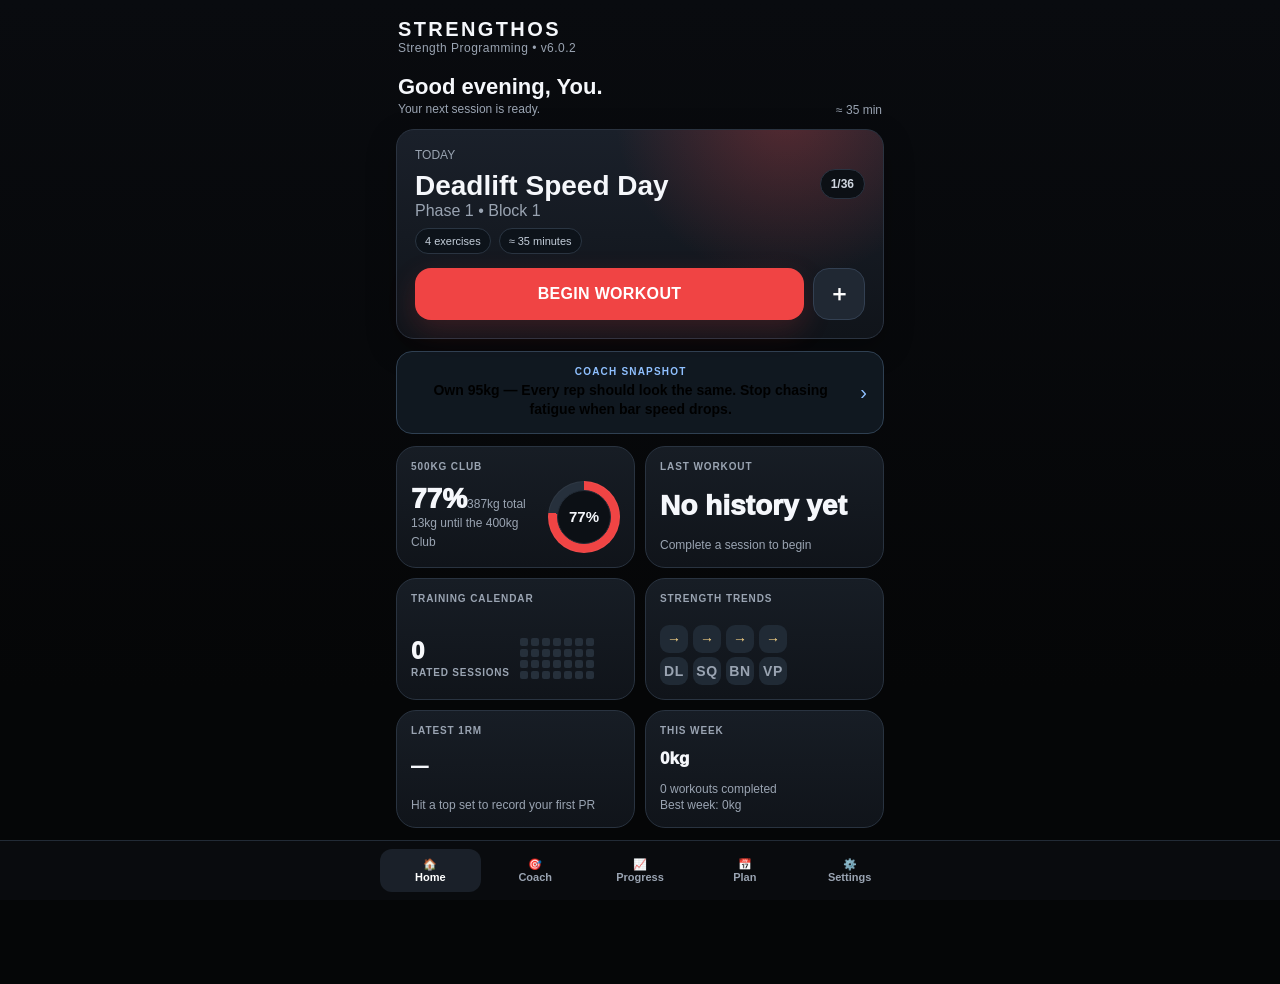
==== commit 2356d0ef: "Fix Personal Records Centre and remove the readiness display - Personal Records Centre only ever pop" ====
--- a/index.html
+++ b/index.html
@@ -11,7 +11,7 @@
 <meta name="theme-color" content="#0b0d10">
 <style>
 :root{--bg:#080a0d;--panel:#11151b;--panel2:#171d25;--text:#f5f7fb;--muted:#9aa4b2;--line:#2a3340;--red:#f04444;--green:#35d07f;--yellow:#f0c243;--blue:#5aa6ff;--radius:18px;--shadow:0 12px 40px rgba(0,0,0,.35)}
-*{box-sizing:border-box} body{margin:0;background:linear-gradient(180deg,#090b0f,#050607 70%);color:var(--text);font-family:-apple-system,BlinkMacSystemFont,"Segoe UI",Roboto,Inter,Arial,sans-serif;padding:env(safe-area-inset-top) 0 calc(84px + env(safe-area-inset-bottom));} button,input,select,textarea{font:inherit} .app{max-width:520px;margin:0 auto;min-height:100vh}.top{padding:18px 18px 8px;display:flex;align-items:center;justify-content:space-between}.brand{font-weight:900;letter-spacing:.12em;font-size:20px}.sub{font-size:12px;color:var(--muted);letter-spacing:.04em}.pill{background:#231216;color:#ff8a8a;border:1px solid rgba(240,68,68,.35);padding:8px 10px;border-radius:999px;font-size:12px;font-weight:800}.screen{display:none;padding:8px 16px 20px}.screen.active{display:block}.card{background:linear-gradient(180deg,var(--panel2),var(--panel));border:1px solid var(--line);border-radius:var(--radius);padding:16px;margin:12px 0;box-shadow:var(--shadow)}.hero{padding:20px;background:radial-gradient(circle at 80% -10%,rgba(240,68,68,.28),transparent 38%),linear-gradient(180deg,#1a202a,#10141a)}.row{display:flex;align-items:center;justify-content:space-between;gap:10px}.grid{display:grid;grid-template-columns:1fr 1fr;gap:10px}.metric{background:#0c1015;border:1px solid #222b36;border-radius:16px;padding:13px}.metric b{font-size:24px;display:block}.metric span{color:var(--muted);font-size:12px}.title{font-size:26px;font-weight:900;margin:8px 0 0}.h2{font-weight:900;font-size:18px;margin:0 0 8px}.muted{color:var(--muted)}.btn{width:100%;border:0;border-radius:16px;padding:15px 16px;background:var(--red);color:#fff;font-weight:900;letter-spacing:.02em;margin:8px 0}.btn.secondary{background:#202833;color:#fff;border:1px solid #334052}.btn.ghost{background:transparent;border:1px solid var(--line);color:var(--text)}.btn.green{background:var(--green);color:#07100b}.btn.danger{background:#36151a;color:#ff9b9b;border:1px solid rgba(240,68,68,.5)}.mini{width:auto;border-radius:12px;padding:9px 12px;font-size:13px;margin:0}.tag{display:inline-flex;align-items:center;gap:6px;background:#0c1015;border:1px solid #293341;border-radius:999px;padding:7px 10px;color:#cfd6df;font-size:12px;font-weight:800}.progressbar{height:10px;background:#242b35;border-radius:999px;overflow:hidden}.progressbar>i{display:block;height:100%;background:linear-gradient(90deg,var(--red),#ff8e5a);width:0}.nav{position:fixed;left:0;right:0;bottom:0;background:rgba(10,12,16,.92);backdrop-filter:blur(18px);border-top:1px solid #222b36;padding:8px 8px calc(8px + env(safe-area-inset-bottom));display:flex;justify-content:center;z-index:10}.nav-inner{max-width:520px;width:100%;display:grid;grid-template-columns:repeat(5,1fr);gap:4px}.nav button{background:transparent;border:0;color:var(--muted);padding:9px 3px;border-radius:12px;font-size:11px;font-weight:800}.nav button.active{background:#1a2029;color:#fff}.set{display:grid;grid-template-columns:46px 1fr 70px;align-items:center;gap:10px;background:#0b0f14;border:1px solid #202833;border-radius:14px;padding:10px;margin:8px 0}.set.done{border-color:rgba(53,208,127,.7);background:rgba(53,208,127,.08)}.check{width:34px;height:34px;border-radius:50%;border:1px solid #3b4654;background:#11151b;color:#fff;font-weight:900}.set.done .check{background:var(--green);color:#06120b}.listitem{background:#0b0f14;border:1px solid #202833;border-radius:14px;padding:12px;margin:8px 0}.small{font-size:12px}.input{width:100%;background:#0b0f14;color:#fff;border:1px solid #2a3340;border-radius:12px;padding:12px;margin:6px 0}.accessory{border-left:3px solid #334052}.accessory.amrap{border-left-color:var(--yellow)}.accessory.variation{border-left-color:var(--red)}.section-title{margin:18px 0 6px;color:#d8dee8;font-weight:900}.warn{background:#211a0c;border:1px solid #4a3711;color:#ffd98a;border-radius:14px;padding:12px;margin:10px 0}.ok{background:#0d2116;border:1px solid #1b5a38;color:#98f3bf;border-radius:14px;padding:12px;margin:10px 0}.hidden{display:none!important}.programme-day{cursor:pointer}.programme-day.current{border-color:var(--red)}.kbd{font-family:ui-monospace,Menlo,monospace;background:#0b0f14;padding:2px 6px;border-radius:6px;border:1px solid #26313e}.toast{position:fixed;left:16px;right:16px;bottom:92px;background:#1c2330;color:#fff;border:1px solid #334052;border-radius:14px;padding:12px;display:none;max-width:488px;margin:0 auto;z-index:20}.toast.show{display:block}.note{min-height:84px;resize:vertical}.two-buttons{display:grid;grid-template-columns:1fr 1fr;gap:8px}.linklike{color:#ff9d9d;text-decoration:underline;background:none;border:0;padding:0}.footer-note{font-size:11px;color:#738092;text-align:center;margin:18px 0}.danger-zone{border-color:rgba(240,68,68,.45)}
+*{box-sizing:border-box} body{margin:0;background:linear-gradient(180deg,#090b0f,#050607 70%);color:var(--text);font-family:-apple-system,BlinkMacSystemFont,"Segoe UI",Roboto,Inter,Arial,sans-serif;padding:env(safe-area-inset-top) 0 calc(84px + env(safe-area-inset-bottom));} button,input,select,textarea{font:inherit}button{touch-action:manipulation} .app{max-width:520px;margin:0 auto;min-height:100vh}.top{padding:18px 18px 8px;display:flex;align-items:center;justify-content:space-between}.brand{font-weight:900;letter-spacing:.12em;font-size:20px}.sub{font-size:12px;color:var(--muted);letter-spacing:.04em}.pill{background:#231216;color:#ff8a8a;border:1px solid rgba(240,68,68,.35);padding:8px 10px;border-radius:999px;font-size:12px;font-weight:800}.screen{display:none;padding:8px 16px 20px}.screen.active{display:block}.card{background:linear-gradient(180deg,var(--panel2),var(--panel));border:1px solid var(--line);border-radius:var(--radius);padding:16px;margin:12px 0;box-shadow:var(--shadow)}.hero{padding:20px;background:radial-gradient(circle at 80% -10%,rgba(240,68,68,.28),transparent 38%),linear-gradient(180deg,#1a202a,#10141a)}.row{display:flex;align-items:center;justify-content:space-between;gap:10px}.grid{display:grid;grid-template-columns:1fr 1fr;gap:10px}.metric{background:#0c1015;border:1px solid #222b36;border-radius:16px;padding:13px}.metric b{font-size:24px;display:block}.metric span{color:var(--muted);font-size:12px}.title{font-size:26px;font-weight:900;margin:8px 0 0}.h2{font-weight:900;font-size:18px;margin:0 0 8px}.muted{color:var(--muted)}.btn{width:100%;border:0;border-radius:16px;padding:15px 16px;background:var(--red);color:#fff;font-weight:900;letter-spacing:.02em;margin:8px 0}.btn.secondary{background:#202833;color:#fff;border:1px solid #334052}.btn.ghost{background:transparent;border:1px solid var(--line);color:var(--text)}.btn.green{background:var(--green);color:#07100b}.btn.danger{background:#36151a;color:#ff9b9b;border:1px solid rgba(240,68,68,.5)}.mini{width:auto;border-radius:12px;padding:9px 12px;font-size:13px;margin:0}.tag{display:inline-flex;align-items:center;gap:6px;background:#0c1015;border:1px solid #293341;border-radius:999px;padding:7px 10px;color:#cfd6df;font-size:12px;font-weight:800}.progressbar{height:10px;background:#242b35;border-radius:999px;overflow:hidden}.progressbar>i{display:block;height:100%;background:linear-gradient(90deg,var(--red),#ff8e5a);width:0}.nav{position:fixed;left:0;right:0;bottom:0;background:rgba(10,12,16,.92);backdrop-filter:blur(18px);border-top:1px solid #222b36;padding:8px 8px calc(8px + env(safe-area-inset-bottom));display:flex;justify-content:center;z-index:10}.nav-inner{max-width:520px;width:100%;display:grid;grid-template-columns:repeat(5,1fr);gap:4px}.nav button{background:transparent;border:0;color:var(--muted);padding:9px 3px;border-radius:12px;font-size:11px;font-weight:800}.nav button.active{background:#1a2029;color:#fff}.set{display:grid;grid-template-columns:46px 1fr 70px;align-items:center;gap:10px;background:#0b0f14;border:1px solid #202833;border-radius:14px;padding:10px;margin:8px 0}.set.done{border-color:rgba(53,208,127,.7);background:rgba(53,208,127,.08)}.check{width:34px;height:34px;border-radius:50%;border:1px solid #3b4654;background:#11151b;color:#fff;font-weight:900}.set.done .check{background:var(--green);color:#06120b}.listitem{background:#0b0f14;border:1px solid #202833;border-radius:14px;padding:12px;margin:8px 0}.small{font-size:12px}.input{width:100%;background:#0b0f14;color:#fff;border:1px solid #2a3340;border-radius:12px;padding:12px;margin:6px 0}.accessory{border-left:3px solid #334052}.accessory.amrap{border-left-color:var(--yellow)}.accessory.variation{border-left-color:var(--red)}.skipped-accessory{opacity:.55}.section-title{margin:18px 0 6px;color:#d8dee8;font-weight:900}.warn{background:#211a0c;border:1px solid #4a3711;color:#ffd98a;border-radius:14px;padding:12px;margin:10px 0}.ok{background:#0d2116;border:1px solid #1b5a38;color:#98f3bf;border-radius:14px;padding:12px;margin:10px 0}.hidden{display:none!important}.programme-day{cursor:pointer}.programme-day.current{border-color:var(--red)}.kbd{font-family:ui-monospace,Menlo,monospace;background:#0b0f14;padding:2px 6px;border-radius:6px;border:1px solid #26313e}.toast{position:fixed;left:16px;right:16px;bottom:92px;background:#1c2330;color:#fff;border:1px solid #334052;border-radius:14px;padding:12px;display:none;max-width:488px;margin:0 auto;z-index:20}.toast.show{display:block}.note{min-height:84px;resize:vertical}.two-buttons{display:grid;grid-template-columns:1fr 1fr;gap:8px}.linklike{color:#ff9d9d;text-decoration:underline;background:none;border:0;padding:0}.footer-note{font-size:11px;color:#738092;text-align:center;margin:18px 0}.danger-zone{border-color:rgba(240,68,68,.45)}
 
 .timer{position:fixed;left:16px;right:16px;bottom:92px;max-width:488px;margin:0 auto;background:#111822;border:1px solid #334052;border-radius:18px;padding:12px;z-index:30;display:none;box-shadow:var(--shadow)}
 .timer.show{display:block}.timer-time{font-size:28px;font-weight:900}.timer .row{gap:8px}.repbox{display:flex;align-items:center;gap:8px}.rep-input{width:76px;background:#090d12;color:#fff;border:1px solid #2a3340;border-radius:12px;padding:9px;text-align:center;font-weight:800}.kg-input{width:90px;background:#090d12;color:#fff;border:1px solid #2a3340;border-radius:12px;padding:9px;text-align:center;font-weight:800}.set-grid{display:grid;grid-template-columns:44px 1fr 92px 44px;align-items:center;gap:8px}.assist-grid{display:grid;grid-template-columns:1fr 84px 76px 44px;align-items:center;gap:8px}.assist-input{width:100%;background:#090d12;color:#fff;border:1px solid #2a3340;border-radius:12px;padding:9px;text-align:center;font-weight:800}.graph{width:100%;height:150px;background:#0b0f14;border:1px solid #202833;border-radius:14px;margin-top:10px}.graph-label{font-size:11px;fill:#9aa4b2}.graph-line{fill:none;stroke:#f04444;stroke-width:3}.graph-dot{fill:#f04444}.bar{fill:#5aa6ff;opacity:.85}.legend{display:flex;gap:8px;flex-wrap:wrap;margin-top:8px}.legend span{font-size:11px;color:#9aa4b2}.prline{margin-top:8px;font-size:12px;color:#ffd98a}.badge-pr{display:inline-flex;background:#3a1b10;border:1px solid #ff8e5a;color:#ffd5b6;border-radius:999px;padding:4px 8px;font-size:11px;font-weight:900;margin-top:6px}.set.done input{opacity:.8}.complete-big{font-size:20px}.timer-buttons{display:grid;grid-template-columns:1fr 1fr 1fr;gap:8px;margin-top:10px}.timer-buttons button{margin:0}.home-workout-controls{display:grid;grid-template-columns:1fr 1fr;gap:10px;margin-top:10px}.home-workout-controls .btn{margin:0}@media(max-width:380px){.home-workout-controls{grid-template-columns:1fr}}
@@ -37,7 +37,7 @@
 .backup-overlay{position:fixed;inset:0;background:rgba(0,0,0,.82);z-index:9999;display:flex;align-items:flex-end;padding:14px}.backup-panel{width:100%;max-width:680px;margin:0 auto;background:#11151b;border:1px solid #343b46;border-radius:18px;padding:16px;box-shadow:0 -12px 40px rgba(0,0,0,.45)}.backup-text{width:100%;height:220px;margin:14px 0;padding:12px;background:#080a0d;color:#e8edf3;border:1px solid #343b46;border-radius:12px;font:12px/1.4 ui-monospace,SFMono-Regular,Menlo,monospace;resize:vertical}
 .import-summary{display:grid;grid-template-columns:1fr 1fr;gap:8px;margin:14px 0}.import-summary .metric b{font-size:18px}.primary-cta{padding:17px 16px;font-size:16px;box-shadow:0 10px 28px rgba(240,68,68,.18)}
 
-.extra-head{display:flex;align-items:flex-start;justify-content:space-between;gap:10px}.extra-exercise{border-left:3px solid var(--blue)}.extra-set{display:grid;grid-template-columns:1fr 82px 72px 44px;align-items:center;gap:8px}.extra-controls{display:grid;grid-template-columns:1fr auto;gap:8px;margin-top:10px}.extra-controls .btn{margin:0}.bodyweight-row{display:flex;align-items:center;gap:8px;margin-top:8px;color:var(--muted);font-size:12px}.bodyweight-row input{width:18px;height:18px}.remove-link{color:#ff9b9b;background:none;border:0;font-size:12px;text-decoration:underline;padding:4px}.empty-extra{padding:14px;border:1px dashed #334052;border-radius:14px;color:var(--muted);text-align:center}.exercise-picker{margin-top:10px}.exercise-picker .input{margin-bottom:8px}.autosave-status{font-size:11px;color:#98f3bf;margin-top:6px}.resume-banner{background:#0d2116;border:1px solid #1b5a38;color:#98f3bf;border-radius:14px;padding:10px;margin-top:10px}
+.extra-head{display:flex;align-items:flex-start;justify-content:space-between;gap:10px}summary{list-style:none;cursor:pointer}summary::-webkit-details-marker{display:none}.extra-summary{display:flex;align-items:center;justify-content:space-between}.collapsible-chevron{font-size:20px;color:#cfd6df;transition:transform .2s ease;flex:0 0 auto}details[open] .collapsible-chevron{transform:rotate(90deg)}.extra-exercise{border-left:3px solid var(--blue)}.extra-set{display:grid;grid-template-columns:1fr 82px 72px 44px;align-items:center;gap:8px}.extra-controls{display:grid;grid-template-columns:1fr auto;gap:8px;margin-top:10px}.extra-controls .btn{margin:0}.bodyweight-row{display:flex;align-items:center;gap:8px;margin-top:8px;color:var(--muted);font-size:12px}.bodyweight-row input{width:18px;height:18px}.remove-link{color:#ff9b9b;background:none;border:0;font-size:12px;text-decoration:underline;padding:4px}.empty-extra{padding:14px;border:1px dashed #334052;border-radius:14px;color:var(--muted);text-align:center}.exercise-picker{margin-top:10px}.exercise-picker .input{margin-bottom:8px}.autosave-status{font-size:11px;color:#98f3bf;margin-top:6px}.resume-banner{background:#0d2116;border:1px solid #1b5a38;color:#98f3bf;border-radius:14px;padding:10px;margin-top:10px}
 .favorite-chips{display:flex;gap:7px;flex-wrap:wrap;margin:8px 0 10px}.favorite-chip{width:auto;margin:0;padding:8px 10px;border-radius:999px;background:#1b1620;border:1px solid #49334f;color:#f2d7ff;font-size:12px;font-weight:800}.star-btn{width:auto;background:transparent;border:0;color:#f0c243;font-size:21px;padding:2px 6px}.record-row{display:grid;grid-template-columns:1fr auto;gap:10px;align-items:center}.record-value{text-align:right;font-weight:900}.record-value span{display:block;font-size:11px;color:var(--muted);font-weight:500}.summary-overlay{position:fixed;inset:0;background:rgba(0,0,0,.84);z-index:9998;display:flex;align-items:flex-end;padding:14px}.summary-panel{width:100%;max-width:680px;margin:0 auto;background:linear-gradient(180deg,#171d25,#10141a);border:1px solid #343f4d;border-radius:20px;padding:18px;box-shadow:0 -12px 40px rgba(0,0,0,.5)}.summary-grid{display:grid;grid-template-columns:1fr 1fr;gap:9px;margin:14px 0}.summary-grid .metric b{font-size:21px}.summary-pr{background:#211a0c;border:1px solid #4a3711;color:#ffd98a;border-radius:14px;padding:12px;margin:10px 0}
 
 .coach-card{border-color:#3b4b61;background:radial-gradient(circle at 95% 0,rgba(90,166,255,.16),transparent 34%),linear-gradient(180deg,#18212c,#10151c)}
@@ -402,7 +402,7 @@
 <button data-tab="home" class="active">🏠<br>Home</button><button data-tab="coach">🎯<br>Coach</button><button data-tab="progress">📈<br>Progress</button><button data-tab="programme">📅<br>Plan</button><button data-tab="settings">⚙️<br>Settings</button>
 </div></nav>
 <script>
-const VERSION='strengthos-v9.3-onerm-calculator';
+const VERSION='strengthos-v9.8-pr-centre-and-readiness';
 const PROFILES_KEY='forgeProfiles';
 const ACTIVE_PROFILE_KEY='forgeActiveProfileId';
 function loadProfiles(){try{const raw=JSON.parse(localStorage.getItem(PROFILES_KEY)||'null');if(Array.isArray(raw)&&raw.length)return raw}catch(e){}const legacyState=localStorage.getItem('forgeState');const legacyDraft=localStorage.getItem('strengthosWorkoutDraft');const id='profile-'+Date.now();if(legacyState)localStorage.setItem('forgeState:'+id,legacyState);if(legacyDraft)localStorage.setItem('strengthosWorkoutDraft:'+id,legacyDraft);const profiles=[{id,name:'You'}];localStorage.setItem(PROFILES_KEY,JSON.stringify(profiles));localStorage.setItem(ACTIVE_PROFILE_KEY,id);return profiles}
@@ -572,6 +572,42 @@
   simpleAcc('Barbell Row','6 to 10',4),simpleAcc('Ab Work','10 to 15',3)]});
  }return out}
 
+function w531HybridWorkouts(){const out=[];const weekLabels=['5s','3s','5/3/1','Deload'];for(let w=1;w<=4;w++){const wl=weekLabels[w-1];
+ out.push({title:`Squat + Bench — ${wl} Week`,items:[w531Main('squat',w),w531Main('bench',w),
+  {kind:'supplementalChoice',id:'hy-a-pull',label:'Accessory — Pull',options:[
+   variationOpt531('hy-a-pullups','Weighted Pull Ups','6 to 10',4,'Vertical pulling strength to balance the bench.'),
+   variationOpt531('hy-a-row','Barbell Row','6 to 10',4,'Horizontal pulling and back thickness.'),
+   variationOpt531('hy-a-facepull','Face Pulls','15 to 20',3,'Rear delts and shoulder health.')
+  ]},
+  {kind:'supplementalChoice',id:'hy-a-core',label:'Accessory — Core & Arms',options:[
+   variationOpt531('hy-a-ab','Ab Wheel','8 to 12',3,'Anti-extension core strength.'),
+   variationOpt531('hy-a-tricep','Tricep Extension','10 to 15',3,'Triceps volume to support the bench.'),
+   variationOpt531('hy-a-curl','DB Bicep Curl','10 to 15',3,'Arm accessory volume.')
+  ]}]});
+ out.push({title:`Deadlift + Press — ${wl} Week`,items:[w531Main('deadlift',w),w531Main('ohp',w),
+  {kind:'supplementalChoice',id:'hy-b-pull',label:'Accessory — Pull',options:[
+   variationOpt531('hy-b-chinups','Weighted Chin Ups','6 to 10',4,'Vertical pulling to balance overhead pressing.'),
+   variationOpt531('hy-b-landmine','Landmine Row','8 to 12',4,'Horizontal pull, easy on the low back after deadlifts.'),
+   variationOpt531('hy-b-facepull','Face Pulls','15 to 20',3,'Shoulder health after heavy pressing.')
+  ]},
+  {kind:'supplementalChoice',id:'hy-b-core',label:'Accessory — Core & Legs',options:[
+   variationOpt531('hy-b-ab','Ab Work','10 to 15',3,'Core stability.'),
+   variationOpt531('hy-b-lightsquat','Back Squat (light)','6 to 8',3,'Extra squat pattern exposure at moderate effort.'),
+   variationOpt531('hy-b-hypers','Weighted Hypers','8 to 12',3,'Posterior-chain support for the deadlift.')
+  ]}]});
+ out.push({title:`Bench + Squat — ${wl} Week`,items:[w531Main('bench',w),w531Main('squat',w),
+  {kind:'supplementalChoice',id:'hy-c-pull',label:'Accessory — Pull',options:[
+   variationOpt531('hy-c-dbrow','DB Row','8 to 12',4,'Horizontal pulling volume.'),
+   variationOpt531('hy-c-pullups','Weighted Pull Ups','6 to 10',4,'Vertical pulling strength.'),
+   variationOpt531('hy-c-rdl','Romanian Deadlift','8 to 10',4,'Posterior-chain hypertrophy.')
+  ]},
+  {kind:'supplementalChoice',id:'hy-c-core',label:'Accessory — Core & Arms',options:[
+   variationOpt531('hy-c-ab','Ab Work','10 to 15',3,'Core stability.'),
+   variationOpt531('hy-c-dips','Dips','8 to 12',3,'Triceps and chest volume.'),
+   variationOpt531('hy-c-hammer','Hammer Curl','10 to 15',3,'Arm accessory volume.')
+  ]}]});
+ }return out}
+
 function flex531History(limit=8){return (state.history||[]).filter(h=>h.supplemental531).slice(-limit)}
 function flex531LastChoiceForSlot(slotId){const hist=flex531History();for(let i=hist.length-1;i>=0;i--){const c=hist[i].supplemental531?.[slotId];if(c)return c}return null}
 function flex531ExposedRecently(lift,within=3){return flex531History(within).some(h=>Object.values(h.supplemental531||{}).some(x=>x.lift===lift&&!x.skipped))}
@@ -579,7 +615,7 @@
 function recommendSupplemental531(item){
  const opts=item.options,byMatch=re=>opts.find(o=>re.test(o.id)),fsl=byMatch(/-fsl$/),bbb=byMatch(/-bbb$/),readiness=readinessData().pct;
  if(item.dependsOn){const dep=supplementalChoices[item.dependsOn];if(dep&&!dep.skipped&&dep.optId&&/-bbb$/.test(dep.optId)){const light=byMatch(/paused/)||fsl||opts[opts.length-1];return {optId:light.id,reason:'BBB was chosen for the other lift today, so this stays light to manage fatigue.'}}}
- if(readiness<45){const light=byMatch(/paused/)||fsl||opts[0];return {optId:light.id,reason:`Readiness is ${readiness}% today, so Coach is favouring a lighter option.`}}
+ if(readiness<45){const light=byMatch(/paused/)||fsl||opts[0];return {optId:light.id,reason:'Recent training load and recovery signals point to fatigue today, so Coach is favouring a lighter option.'}}
  if(bbb&&flex531RecentBBBCount(2)>=2){const alt=opts.find(o=>o.id!==bbb.id&&!/-bbb$/.test(o.id))||fsl||opts[0];return {optId:alt.id,reason:'BBB has featured in your last couple of sessions — rotating to something else for variety and recovery.'}}
  const last=flex531LastChoiceForSlot(item.id);
  if(bbb&&last&&!last.skipped&&last.optId===bbb.id){const alt=fsl||opts.find(o=>o.id!==bbb.id)||opts[0];return {optId:alt.id,reason:'You used BBB here last time — rotating to keep the stimulus varied.'}}
@@ -613,6 +649,7 @@
  {id:'wendler-531-beginner',name:'5/3/1 for Beginners',desc:'Three full-body days with two main lifts and First Set Last work.',daysPerWeek:3,workouts:w531BeginnerWorkouts()},
  {id:'wendler-531-bbb',name:'5/3/1 Boring But Big',desc:'Four-day 5/3/1 with 5 × 10 supplemental work and garage-gym assistance.',daysPerWeek:4,workouts:w531BBBWorkouts()},
  {id:'wendler-531-flexible',name:'5/3/1 Flexible',desc:'Four-day 5/3/1 with Coach-recommended supplemental work each session — FSL, BBB or a variation, your choice.',daysPerWeek:4,workouts:w531FlexibleWorkouts()},
+ {id:'wendler-531-hybrid',name:'5/3/1 Hybrid (3-Day)',desc:'Three-day 5/3/1 rotation pairing two main lifts per session (Squat+Bench, Deadlift+Press, Bench+Squat), with Coach-recommended accessory work each session.',daysPerWeek:3,workouts:w531HybridWorkouts()},
  {id:'two-day-strength',name:'Two-Day Strength',desc:'Minimal two-day plan for busy weeks while retaining squat, bench, deadlift and press exposure.',daysPerWeek:2,workouts:[
   {title:'Day A — Squat + Bench',items:[acc('Back Squat','5',15,{sets:3}),acc('Bench Press','5',15,{sets:3}),acc('Weighted Pull Ups','6 to 10','',{sets:4}),acc('Romanian Deadlift','8 to 10','',{sets:3})]},
   {title:'Day B — Deadlift + Press',items:[acc('Deadlift','3',9,{sets:3}),acc('Viking Press','6',18,{sets:3}),acc('Landmine Row','8 to 12','',{sets:4}),acc('Paused Squat','5','',{sets:3})]}
@@ -667,7 +704,7 @@
 function loadWorkoutDraft(){try{return JSON.parse(localStorage.getItem(draftKey())||'null')}catch(e){return null}}
 function clearWorkoutDraft(){localStorage.removeItem(draftKey());workoutDraft=null;restEndAt=0;clearInterval(restInterval);document.getElementById('restTimer')?.classList.remove('show')}
 function draftHasProgress(d){return !!(d&&(Object.values(d.fields||{}).some(v=>String(v).trim())||(d.completed||[]).length||(d.extraExercises||[]).length||(d.extraMainLifts||[]).length||String(d.note||'').trim()))}
-function collectWorkoutDraft(){const workout=document.getElementById('workout');if(!workout||!workout.innerHTML)return null;syncExtraInputs();syncExtraMainInputs();const fields={};workout.querySelectorAll('input[id^="reps-"],input[id^="accw-"],input[id^="accr-"]').forEach(el=>fields[el.id]=el.value);return {version:3,position:state.position,title:current().title,custom:!!workoutDraft?.custom,quickType:workoutDraft?.quickType||'',startedAt:workoutDraft?.startedAt||new Date().toISOString(),savedAt:new Date().toISOString(),fields,completed:[...workout.querySelectorAll('.set.done')].map(el=>el.id),setCounts:collectProgrammedSetCounts(),setWeights:{...(workoutDraft?.setWeights||{})},accSetModes:{...(workoutDraft?.accSetModes||{})},note:document.getElementById('sessionNote')?.value||'',rating:Number(selectedSessionRating||workoutDraft?.rating||0),extraExercises:JSON.parse(JSON.stringify(extraExercises)),extraMainLifts:JSON.parse(JSON.stringify(extraMainLifts)),supplemental:JSON.parse(JSON.stringify(supplementalChoices)),restEndAt:restEndAt||0,pausedAt:workoutDraft?.pausedAt||null,totalPausedMs:Number(workoutDraft?.totalPausedMs||0)}}
+function collectWorkoutDraft(){const workout=document.getElementById('workout');if(!workout||!workout.innerHTML)return null;syncExtraInputs();syncExtraMainInputs();const fields={};workout.querySelectorAll('input[id^="reps-"],input[id^="accw-"],input[id^="accr-"]').forEach(el=>fields[el.id]=el.value);return {version:3,position:state.position,title:current().title,custom:!!workoutDraft?.custom,quickType:workoutDraft?.quickType||'',startedAt:workoutDraft?.startedAt||new Date().toISOString(),savedAt:new Date().toISOString(),fields,completed:[...workout.querySelectorAll('.set.done')].map(el=>el.id),setCounts:collectProgrammedSetCounts(),setWeights:{...(workoutDraft?.setWeights||{})},accSetModes:{...(workoutDraft?.accSetModes||{})},skippedAccessories:[...(workoutDraft?.skippedAccessories||[])],note:document.getElementById('sessionNote')?.value||'',rating:Number(selectedSessionRating||workoutDraft?.rating||0),extraExercises:JSON.parse(JSON.stringify(extraExercises)),extraMainLifts:JSON.parse(JSON.stringify(extraMainLifts)),supplemental:JSON.parse(JSON.stringify(supplementalChoices)),restEndAt:restEndAt||0,pausedAt:workoutDraft?.pausedAt||null,totalPausedMs:Number(workoutDraft?.totalPausedMs||0)}}
 function saveWorkoutDraftNow(){if(draftRestoring||!activeWorkoutDraft())return;const d=collectWorkoutDraft();if(!d)return;workoutDraft=d;localStorage.setItem(draftKey(),JSON.stringify(d));updateAutosaveStatus()}
 function queueWorkoutAutosave(){clearTimeout(autosaveTimer);autosaveTimer=setTimeout(saveWorkoutDraftNow,250)}
 function updateAutosaveStatus(){const el=document.getElementById('autosaveStatus');if(!el)return;const when=workoutDraft?.savedAt?new Date(workoutDraft.savedAt):null;el.textContent=when?'Autosaved '+when.toLocaleTimeString([], {hour:'2-digit',minute:'2-digit'}):'Autosave ready'}
@@ -717,7 +754,7 @@
 function recentLogsForExercise(name,count=3){const key=String(name||'').toLowerCase();const sessions=[];for(const h of [...(state.history||[])].reverse()){const logs=[...(h.accLogs||[]),...(h.extraLogs||[])].filter(x=>String(x.name||'').toLowerCase()===key&&Number(x.reps)>0);if(logs.length){sessions.push({date:h.date,logs,rating:Number(h.rating||0)});if(sessions.length>=count)break}}return sessions}
 function coachAccessoryTarget(it){const sessions=recentLogsForExercise(it.name,3);const top=topTarget(it.reps);if(!sessions.length)return {headline:'Set a baseline',detail:`Log every set of ${it.name} so Coach Mode can prescribe the next target.`};const prev=sessions[0];const reps=prev.logs.map(x=>Number(x.reps||0));const weights=prev.logs.map(x=>Number(x.weight||0)).filter(Boolean);const total=reps.reduce((a,b)=>a+b,0);const maxWeight=weights.length?Math.max(...weights):0;if(it.amrap){const best=Math.max(...reps);return {headline:`Target ${best+1}+ reps`,detail:`Last time: ${best} reps. Beat it with the same clean standard.`}}const hitTopEverySession=top&&sessions.every(s=>s.logs.length&&s.logs.map(x=>Number(x.reps||0)).every(r=>r>=top));const feltHard=prev.rating>0&&prev.rating<=2;if(top&&hitTopEverySession&&maxWeight&&!feltHard){const streak=sessions.length;return {headline:`Try ${fmt(r25(maxWeight+(state.settings.roundTo||2.5)))}kg`,detail:`You've hit the top of the rep range for ${streak} session${streak===1?'':'s'} in a row. Take the smallest sensible increase.`}}if(top&&hitTopEverySession&&feltHard){return {headline:`Hold at ${fmt(maxWeight)}kg`,detail:`You hit the top of the range last time, but that session was rated low — repeat the weight before adding load.`}}return {headline:`Beat ${total} total reps`,detail:`Repeat around ${maxWeight?fmt(maxWeight)+'kg':'the same load'} and add at least one clean rep across the sets.`}}
 function coachMainTarget(){const fm=firstMainItem();if(!fm)return {headline:'Complete the session',detail:'Keep technique consistent and log the work.'};const topWeight=itemWeight(fm,fm.ramp?fm.ramp.length-1:fm.sets-1);const prev=bestMainLog(lastSameSession(),fm.lift);if(fm.type==='Speed')return {headline:`Own ${fmt(topWeight)}kg`,detail:'Every rep should look the same. Stop chasing fatigue when bar speed drops.'};if(prev&&Number(prev.weight)===Number(topWeight)){return {headline:`Target ${Number(prev.reps)+1}+ reps at ${fmt(topWeight)}kg`,detail:`Last matching session: ${fmt(Number(prev.weight))}kg × ${prev.reps}. One more clean rep is progress.`}}const beat=repsToBeat(fm.lift,topWeight);return {headline:beat?`${beat}+ reps at ${fmt(topWeight)}kg`:`Complete ${mainSummary(fm)}`,detail:beat?'That result would exceed your current estimated 1RM.':'Execute the programmed work without missed reps.'}}
-function coachBriefingHtml(compact=false){if(state.settings.coachMode===false)return '';const w=current(),mainTarget=coachMainTarget();const accessories=w.items.filter(x=>x.kind==='accessory').slice(0,compact?2:3);return `<div class="card coach-card"><div class="coach-kicker">COACH MODE</div><div class="coach-focus">${esc(mainTarget.headline)}</div><div class="coach-detail">${esc(mainTarget.detail)}</div>${accessories.length?`<div class="coach-targets">${accessories.map(it=>{const t=coachAccessoryTarget(it);return `<div class="coach-target"><b>${esc(it.name)} — ${esc(t.headline)}</b><span>${esc(t.detail)}</span></div>`}).join('')}</div>`:''}</div>`}
+function coachBriefingHtml(){if(state.settings.coachMode===false)return '';const mainTarget=coachMainTarget();return `<div class="card coach-card"><div class="coach-kicker">COACH MODE</div><div class="coach-focus">${esc(mainTarget.headline)}</div><div class="coach-detail">${esc(mainTarget.detail)}</div></div>`}
 function coachSnapshotHtml(){if(state.settings.coachMode===false)return '';const t=coachMainTarget();return `<button class="coach-snapshot" onclick="nav('coach')" aria-label="Open Coach tab"><div class="coach-snapshot-main"><div class="coach-snapshot-kicker">COACH SNAPSHOT</div><div class="coach-snapshot-text">${esc(t.headline)} — ${esc(t.detail)}</div></div><div class="coach-snapshot-arrow">›</div></button>`}
 function loadPreviousAccessory(idx,name){const prev=lastLogsForExercise(name);if(!prev){toast('No previous performance found');return}prev.logs.forEach((x,i)=>{const w=document.getElementById(`accw-${idx}-${i}`),r=document.getElementById(`accr-${idx}-${i}`);if(w)w.value=x.weight||'';if(r)r.value=x.reps||''});queueWorkoutAutosave();toast('Previous sets loaded')}
 function loadPreviousExtra(id,name){const prev=lastLogsForExercise(name);const ex=extraExercises.find(x=>String(x.id)===String(id));if(!prev||!ex){toast('No previous performance found');return}ex.bodyweight=prev.logs.every(x=>x.bodyweight);ex.sets=prev.logs.map(x=>({weight:x.weight||'',reps:x.reps||''}));renderExtraExercises();queueWorkoutAutosave();toast('Previous sets loaded')}
@@ -739,7 +776,7 @@
 function scrollNext(el){const rows=[...document.querySelectorAll('#workout .set')];const i=rows.indexOf(el);const next=rows.slice(i+1).find(x=>!x.classList.contains('done'));if(next){next.scrollIntoView({behavior:'smooth',block:'center'});next.classList.add('next-focus');setTimeout(()=>next.classList.remove('next-focus'),850)}}
 function lastSetTargetText(it,weight){if(!it.lift||!weight)return '';const beat=repsToBeat(it.lift,weight);return beat?`Beat current ${LIFTS[it.lift]} 1RM: ${beat}+ reps at ${fmt(weight)}kg`:''}
 function collectPotentialPRs(){let prs=[];document.querySelectorAll('[data-pr-lift]').forEach(el=>{const lift=el.dataset.prLift, weight=Number(el.dataset.prWeight), reps=Number(el.value||0);const est=epley(weight,reps);if(est>(state.oneRMs[lift]||0)) prs.push({lift,weight,reps,est});});return prs}
-function handlePRs(prs){if(!prs.length)return [];let accepted=[];prs.forEach(pr=>{const old=state.oneRMs[pr.lift];if(confirm(`New estimated ${LIFTS[pr.lift]} 1RM: ${fmt(pr.est)}kg from ${fmt(pr.weight)}kg × ${pr.reps}. Update your 1RM from ${fmt(old)}kg?`)){state.oneRMs[pr.lift]=Math.max(old,Math.round(pr.est));accepted.push({...pr,old,newMax:state.oneRMs[pr.lift],date:new Date().toISOString()});}});state.prs=[...(state.prs||[]),...accepted];return accepted}
+async function handlePRs(prs){if(!prs.length)return [];let accepted=[];for(const pr of prs){const old=state.oneRMs[pr.lift];const ok=await askConfirm(`New estimated ${LIFTS[pr.lift]} 1RM: ${fmt(pr.est)}kg from ${fmt(pr.weight)}kg × ${pr.reps}. Update your 1RM from ${fmt(old)}kg?`,'Update 1RM');if(ok){state.oneRMs[pr.lift]=Math.max(old,Math.round(pr.est));accepted.push({...pr,old,newMax:state.oneRMs[pr.lift],date:new Date().toISOString()});}}state.prs=[...(state.prs||[]),...accepted];return accepted}
 
 function clubMilestoneText(total,goal){const milestones=[400,425,450,475,500].filter(x=>x<=goal);const next=milestones.find(x=>total<x);if(!next)return `${fmt(goal)}kg Club achieved`;return `${fmt(next-total)}kg until the ${next}kg Club`}
 function homeWorkoutPlanHtml(){const items=sessionPreviewItems();return `<div class="home-plan"><div class="row"><div class="section-title" style="margin:0">TODAY'S EXERCISES</div><span class="muted small">≈ ${estimatedSessionMinutes()} min</span></div>${items.map((x,i)=>`<div class="home-plan-item"><span>${i+1}</span><div><b>${esc(x.name)}</b><div class="muted small">${esc(x.target)}${x.meta?' • '+esc(x.meta):''}</div></div></div>`).join('')}</div>`}
@@ -761,7 +798,7 @@
  const w=current();
  const totalKg=powerTotal(),goal=state.settings.goalTotal||500,pct=Math.min(100,Math.round(totalKg/goal*100));
  const active=activeWorkoutDraft(),paused=workoutIsPaused(),elapsed=activeWorkoutMinutes();
- const last=state.history.slice(-1)[0],readiness=readinessData();
+ const last=state.history.slice(-1)[0];
  const minutes=estimatedSessionMinutes();
  const week=recentHistory(7),weekVolume=week.reduce((a,h)=>a+(Number(h.volume)||0),0),bestWeek=bestWeekVolume();
  const isBestWeekEver=weekVolume>0&&weekVolume>=bestWeek;
@@ -769,7 +806,7 @@
  document.getElementById('home').innerHTML=`
  <div class="home-greeting"><div><h1>${homeGreeting()}, ${loadProfiles().length>1?`<button class="profile-name-btn" onclick="openProfileSwitcher()">${esc(activeProfileName())}</button>`:esc(activeProfileName())}.</h1><span>${active?(paused?'Your workout is paused.':'Your workout is in progress.'):'Your next session is ready.'}</span></div><span>${active?elapsed+' min':`≈ ${minutes} min`}</span></div>
  <div class="card hero today-hero"><div class="row"><div><div class="muted small">${active?(paused?'WORKOUT PAUSED':'WORKOUT IN PROGRESS'):'TODAY'}</div><div class="title">${active?esc(workoutDraft.title):esc(w.title)}</div><div class="muted">${active&&workoutDraft.custom?'Additional session':`${w.phase} • Block ${w.block}`}</div></div><span class="tag">${active?elapsed+' min':state.position+1+'/'+activeProgrammeLength()}</span></div>
- ${active?`<div class="today-cue">${paused?'Timer paused. Your completed sets and entries are preserved.':'Your session is saved automatically as you train.'}</div>`:`<div class="today-meta"><span>${sessionPreviewItems().length} exercises</span><span>≈ ${minutes} minutes</span><span>${readiness.icon} ${readiness.pct}% ready</span></div>`}
+ ${active?`<div class="today-cue">${paused?'Timer paused. Your completed sets and entries are preserved.':'Your session is saved automatically as you train.'}</div>`:`<div class="today-meta"><span>${sessionPreviewItems().length} exercises</span><span>≈ ${minutes} minutes</span></div>`}
  <div class="home-primary-actions"><button class="btn primary-cta ${active?'green':''}" onclick="${active?'resumeWorkout()':'startWorkout()'}">${active?(paused?'RESUME WORKOUT':'RETURN TO WORKOUT'):'BEGIN WORKOUT'}</button>${active?'':`<button class="btn secondary quick-workout-btn" aria-label="Add extra workout" onclick="showQuickWorkoutPicker()">＋</button>`}</div>
  ${active?`<div class="home-workout-controls">${paused?'':`<button class="btn secondary" onclick="pauseWorkout()">PAUSE TIMER</button>`}<button class="btn danger" onclick="resetActiveWorkout()">RESET WORKOUT</button></div>`:''}</div>
  ${backupReminderHtml()}
@@ -778,13 +815,13 @@
  <button class="widget-tile widget-action home-metric" onclick="openDashboardSectionAndNav('progress','one-rm')"><span class="widget-kicker">500kg Club</span><div class="home-club-widget"><div><span class="widget-value">${pct}%</span><span class="widget-label">${fmt(totalKg)}kg total<br>${clubMilestoneText(totalKg,goal)}</span></div><div class="club-ring" style="--pct:${pct}"><b>${pct}%</b></div></div></button>
  <button class="widget-tile widget-action home-metric" onclick="nav('progress')"><span class="widget-kicker">Last workout</span><span class="widget-value">${last?esc(last.title):'No history yet'}</span><span class="widget-label">${last?`${fmt(last.volume||0)}kg • ${last.rating?starText(last.rating):'Not rated'}`:'Complete a session to begin'}</span></button>
  <button class="widget-tile widget-action home-metric" onclick="openDashboardSectionAndNav('progress','recovery-calendar')"><span class="widget-kicker">Training Calendar</span>${visualWidget('progress','recovery-calendar')}</button>
- <button class="widget-tile widget-action home-metric" onclick="openDashboardSectionAndNav('progress','one-rm')"><span class="widget-kicker">Strength Trends</span><div class="visual-widget"><div class="trend-arrows">${['deadlift','squat','bench','ohp'].map(l=>{const t=liftTrend(l),short={deadlift:'DL',squat:'SQ',bench:'BN',ohp:'VP'}[l];return `<div class="trend-arrow-item"><span class="${t.cls}" title="${esc(LIFTS[l])}: ${esc(t.text)}">${t.cls==='up'?'↑':t.cls==='down'?'↓':'→'}</span><span class="trend-arrow-label">${short}</span></div>`}).join('')}</div></div></button>
+ <button class="widget-tile widget-action home-metric" onclick="openDashboardSectionAndNav('progress','one-rm')"><span class="widget-kicker">Strength Trends</span><div class="visual-widget"><div class="trend-arrows">${['deadlift','squat','bench','ohp'].map(l=>{const t=liftTrend(l),short={deadlift:'DL',squat:'SQ',bench:'BN',ohp:'VP'}[l];return `<div class="trend-arrow-item"><span class="${t.cls}" title="${esc(LIFTS[l])}: ${esc(t.text)}">${t.cls==='trend-up'?'↑':t.cls==='trend-down'?'↓':'→'}</span><span class="trend-arrow-label">${short}</span></div>`}).join('')}</div></div></button>
  </div>
  <div class="home-upcoming"><button class="widget-tile widget-action" onclick="openDashboardSectionAndNav('progress','pr-centre')"><span class="widget-kicker">Latest 1RM</span><span class="widget-value">${latestPR?`${fmt(latestPR.newMax)}kg`:'—'}</span><span class="widget-label">${latestPR?`${esc(LIFTS[latestPR.lift])} • ${new Date(latestPR.date).toLocaleDateString()}`:'Hit a top set to record your first PR'}</span></button><button class="widget-tile widget-action ${isBestWeekEver?'best-week':''}" onclick="openDashboardSectionAndNav('progress','volume')"><span class="widget-kicker">This Week</span><span class="widget-value">${fmt(weekVolume)}kg</span><span class="widget-label">${week.length} workout${week.length===1?'':'s'} completed<br>${isBestWeekEver?'<span class="pr-flag">🏆 New best week</span>':`Best week: ${fmt(bestWeek)}kg`}</span></button></div>`
 }
 
 function showQuickWorkoutPicker(){document.getElementById('quickWorkoutPicker')?.remove();const modal=document.createElement('div');modal.id='quickWorkoutPicker';modal.className='preview-overlay';modal.innerHTML=`<div class="preview-panel"><div class="muted small">ADDITIONAL SESSION</div><div class="title">What are you doing?</div><div class="muted">This will be saved in your history without advancing the programme.</div><div class="quick-type-grid">${['Mobility & Stretching','Pull-ups & Arms','Conditioning','Technique Work','Recovery Session','Custom Workout'].map(x=>`<button class="quick-type" onclick="beginQuickWorkout('${x.replace(/'/g,"\\'")}')">${x}</button>`).join('')}</div><button class="btn secondary" onclick="document.getElementById('quickWorkoutPicker')?.remove()">Cancel</button></div>`;document.body.appendChild(modal)}
-async function beginQuickWorkout(type){document.getElementById('quickWorkoutPicker')?.remove();let title=type;if(type==='Custom Workout'){const entered=await askText('Name this workout','Extra Workout');if(entered===null)return;title=entered.trim()||'Extra Workout'}supplementalChoices={};workoutDraft={version:2,position:state.position,title,custom:true,quickType:type,startedAt:new Date().toISOString(),savedAt:new Date().toISOString(),pausedAt:null,totalPausedMs:0,fields:{},completed:[],note:'',extraExercises:[],setCounts:{},setWeights:{},accSetModes:{},supplemental:{},restEndAt:0};localStorage.setItem(draftKey(),JSON.stringify(workoutDraft));extraExercises=[];enableWakeLock();nav('workout');toast('Add your exercises below')}
+async function beginQuickWorkout(type){document.getElementById('quickWorkoutPicker')?.remove();let title=type;if(type==='Custom Workout'){const entered=await askText('Name this workout','Extra Workout');if(entered===null)return;title=entered.trim()||'Extra Workout'}supplementalChoices={};workoutDraft={version:2,position:state.position,title,custom:true,quickType:type,startedAt:new Date().toISOString(),savedAt:new Date().toISOString(),pausedAt:null,totalPausedMs:0,fields:{},completed:[],note:'',extraExercises:[],setCounts:{},setWeights:{},accSetModes:{},skippedAccessories:[],supplemental:{},restEndAt:0};localStorage.setItem(draftKey(),JSON.stringify(workoutDraft));extraExercises=[];enableWakeLock();nav('workout');toast('Add your exercises below')}
 function nextSummary(){const arr=activeProgrammeWorkouts(),n=arr[Math.min(state.position+1,arr.length-1)];return n?`<b>${n.title}</b><div class="muted small">${n.phase} • Block ${n.block} • Workout ${Math.min(state.position+2,activeProgrammeLength())} / ${activeProgrammeLength()}</div>`:'<div class="muted">Cycle complete.</div>'}
 function histSummary(h){return `<b>${h.title}</b><div class="muted small">${h.phase} • ${new Date(h.date).toLocaleString()}</div>`}
 function itemWeight(it,setIndex=0){if(it.kind==='benchMirror')return null;if(it.kind!=='main')return null;const pct=it.ramp?it.ramp[setIndex]||it.pct:it.pct;return weightFor(it.lift,pct,false)}
@@ -799,18 +836,22 @@
 const suppHtml=suppItems.map(it=>{const choice=supplementalChoices[it.id];if(choice?.optId){const opt=it.options.find(o=>o.id===choice.optId);if(opt){const inner=opt.kind==='main'?mainBlock(opt,mainIdxCounter++):accessoryBlock(opt,accIdxCounter++);return `<div class="supplemental-resolved"><div class="row"><span class="tag">Supplemental</span><button class="btn ghost mini" onclick="changeSupplemental531('${it.id}')">Change</button></div>${inner}</div>`}}return supplementalChooserHtml(it)}).join('');
 document.getElementById('workout').innerHTML=`
 <div class="card hero"><div class="row"><div><div class="muted small">${w.phase} • Block ${w.block}${Number.isFinite(w.dayIndex)?` • Day ${w.dayIndex+1}`:''}</div><div class="title">${w.title}</div><div class="muted">StrengthOS session</div><div class="autosave-status" id="autosaveStatus">Autosave ready</div></div><span class="wake">Awake</span></div><div class="mission"><b>Today’s Mission</b><span>${missionText()}</span>${missionMeta()}</div></div>
-${coachBriefingHtml(false)}
-${firstMain?`<div class="card"><div class="h2">Warm-up</div>${warmups(firstMain.lift,target).map((s,i)=>setRow(`w${i}`,`${fmt(s.w)}kg × ${s.r}`,false)).join('')}</div>`:''}
+${coachBriefingHtml()}
+${firstMain?warmupBlock(firstMain.lift,target):''}
 <div class="card"><div class="h2">Main Work</div>${mainItems.map((it,idx)=>mainBlock(it,idx)).join('')}</div>
 ${suppItems.length?`<div class="card"><div class="h2">Supplemental Work</div>${suppHtml}</div>`:''}
 <div class="card"><div class="h2">Accessories</div>${accItems.map((it,idx)=>accessoryBlock(it,idx)).join('')}</div>
-<div class="card"><div class="extra-head"><div><div class="h2">Off-Plan Main Lifts</div><div class="muted small">Log extra deadlift, squat, bench or press sets outside the programme. These count toward your 1RM and PRs.</div></div><button class="btn secondary mini" onclick="showMainLiftPicker()">+ Add</button></div><div id="mainLiftPicker" class="exercise-picker hidden"><div class="quick-type-grid">${Object.keys(LIFTS).map(l=>`<button class="quick-type" onclick="addExtraMainLift('${l}')">${esc(LIFTS[l])}</button>`).join('')}</div><button class="btn secondary mini" onclick="hideMainLiftPicker()">Cancel</button></div><div id="extraMainLifts"><div class="empty-extra">No off-plan lifts added yet.</div></div></div>
-<div class="card"><div class="extra-head"><div><div class="h2">Extra Exercises</div><div class="muted small">Add anything you do after the programmed session. These sets are saved in your history and session volume.</div></div><button class="btn secondary mini" onclick="showExercisePicker()">+ Add</button></div><div id="exercisePicker" class="exercise-picker hidden">${favouritePickerHtml()}<input id="exerciseSearch" class="input" list="exerciseOptions" placeholder="Search or type a custom exercise"><datalist id="exerciseOptions">${EXERCISE_LIBRARY.map(x=>`<option value="${x}"></option>`).join('')}</datalist><div class="two-buttons"><button class="btn secondary mini" onclick="hideExercisePicker()">Cancel</button><button class="btn mini" onclick="addExtraExercise()">Add Exercise</button></div></div><div id="extraExercises"><div class="empty-extra">No extra exercises added yet.</div></div></div>
+<details class="card" ${(workoutDraft?.extraMainLifts||[]).length?'open':''}><summary class="extra-summary"><span class="h2">Off-Plan Main Lifts</span><span class="collapsible-chevron">›</span></summary><div class="extra-head"><div class="muted small">Log extra deadlift, squat, bench or press sets outside the programme. These count toward your 1RM and PRs.</div><button class="btn secondary mini" onclick="showMainLiftPicker()">+ Add</button></div><div id="mainLiftPicker" class="exercise-picker hidden"><div class="quick-type-grid">${Object.keys(LIFTS).map(l=>`<button class="quick-type" onclick="addExtraMainLift('${l}')">${esc(LIFTS[l])}</button>`).join('')}</div><button class="btn secondary mini" onclick="hideMainLiftPicker()">Cancel</button></div><div id="extraMainLifts"><div class="empty-extra">No off-plan lifts added yet.</div></div></details>
+<details class="card" ${(workoutDraft?.extraExercises||[]).length?'open':''}><summary class="extra-summary"><span class="h2">Extra Exercises</span><span class="collapsible-chevron">›</span></summary><div class="extra-head"><div class="muted small">Add anything you do after the programmed session. These sets are saved in your history and session volume.</div><button class="btn secondary mini" onclick="showExercisePicker()">+ Add</button></div><div id="exercisePicker" class="exercise-picker hidden">${favouritePickerHtml()}<input id="exerciseSearch" class="input" list="exerciseOptions" placeholder="Search or type a custom exercise"><datalist id="exerciseOptions">${EXERCISE_LIBRARY.map(x=>`<option value="${x}"></option>`).join('')}</datalist><div class="two-buttons"><button class="btn secondary mini" onclick="hideExercisePicker()">Cancel</button><button class="btn mini" onclick="addExtraExercise()">Add Exercise</button></div></div><div id="extraExercises"><div class="empty-extra">No extra exercises added yet.</div></div></details>
 <div class="card"><div class="h2">Rate today’s workout</div><div class="session-rating"><div class="rating-help">How did the session go overall? Rating is optional.</div><div class="rating-stars" id="sessionRatingStars">${[1,2,3,4,5].map(n=>`<button type="button" class="rating-star ${Number(workoutDraft?.rating||selectedSessionRating)>=n?'selected':''}" onclick="setSessionRating(${n})" aria-label="Rate ${n} out of 5">★</button>`).join('')}</div></div><div class="h2" style="margin-top:14px">Coach’s Notebook</div><div class="muted small">Optional: note anything that went well or affected the session.</div><textarea id="sessionNote" class="input note" placeholder="What went well? Anything to watch next time?"></textarea><button class="btn green" onclick="finishWorkout()">FINISH WORKOUT</button>${workoutDraft?.custom?'':`<button class="btn secondary" onclick="skipForward()">Skip to next workout</button>`}</div>`;if(workoutDraft?.position===state.position&&extraExercises.length===0)extraExercises=JSON.parse(JSON.stringify(workoutDraft.extraExercises||[]));if(workoutDraft?.position===state.position&&extraMainLifts.length===0)extraMainLifts=JSON.parse(JSON.stringify(workoutDraft.extraMainLifts||[]));if(workoutDraft?.position===state.position&&!Object.keys(supplementalChoices).length)supplementalChoices=JSON.parse(JSON.stringify(workoutDraft.supplemental||{}));renderExtraExercises();renderExtraMainLifts();restoreDraftToDom()}
-function setRow(id,txt,done=false,opts={}){const reps=opts.reps||'';const wt=opts.weight||'';const weightAttr=wt!==''?` data-set-weight="${wt}"`:'';const prAttrs=opts.pr?` data-pr-lift="${opts.lift}" data-pr-weight="${wt}"`:'';const target=opts.target?`<div class="prline">${opts.target}</div>`:'';const plates=opts.plate?plateLine(wt):'';return `<div class="set ${done?'done':''}" id="set-${id}"><button class="check" onclick="toggleSet('${id}',${opts.rest||120})">✓</button><div><b>${txt}</b>${target}${plates}</div><div class="repbox">${opts.repInput?`<input${weightAttr}${prAttrs} class="rep-input rep-tap" id="reps-${id}" inputmode="none" readonly placeholder="reps" value="${reps}">`:opts.label||'<span class="muted small">set</span>'}</div></div>`}
+function setRow(id,txt,done=false,opts={}){const reps=opts.reps||'';const wt=opts.weight||'';const weightAttr=wt!==''?` data-set-weight="${wt}"`:'';const prAttrs=opts.pr?` data-pr-lift="${opts.lift}" data-pr-weight="${wt}"`:'';const liftAttr=opts.lift?` data-main-lift="${opts.lift}"`:'';const target=opts.target?`<div class="prline">${opts.target}</div>`:'';const plates=opts.plate?plateLine(wt):'';return `<div class="set ${done?'done':''}" id="set-${id}"><button class="check" onclick="toggleSet('${id}',${opts.rest||120})">✓</button><div><b>${txt}</b>${target}${plates}</div><div class="repbox">${opts.repInput?`<input${weightAttr}${prAttrs}${liftAttr} class="rep-input rep-tap" id="reps-${id}" inputmode="none" readonly placeholder="reps" value="${reps}">`:opts.label||'<span class="muted small">set</span>'}</div></div>`}
+function warmupBlock(lift,target){const base=warmups(lift,target);if(!base.length)return '';const count=programmedSetCount('w',0,base.length);let html='';for(let s=0;s<count;s++){const src=base[Math.min(s,base.length-1)];const id=`w${s}`;const prescribedWt=src.w;const wt=setWeightOverride(id,prescribedWt);const edited=wt!==prescribedWt;const weightLabel=`<span class="weight-tap" onclick="openMainWeightPicker('${id}',${prescribedWt})">${fmt(wt)}kg${edited?' <span class="edited-tag">edited</span>':''}</span>`;html+=setRow(id,`${weightLabel} × ${src.r}`,false,{weight:wt,plate:true})}html+=`<div class="two-buttons set-controls"><button class="btn ghost mini" onclick="changeProgrammedSets('w',0,1,${base.length})">+ Add Set</button><button class="btn ghost mini" onclick="changeProgrammedSets('w',0,-1,${base.length})" ${count<=1?'disabled':''}>− Remove Set</button></div>`;return `<div class="card"><div class="h2">Warm-up</div>${html}</div>`}
 function setWeightOverride(id,prescribed){const saved=workoutDraft?.setWeights?.[id];if(saved===undefined||saved==='')return prescribed;const n=Number(saved);return Number.isFinite(n)?n:prescribed}
 function mainBlock(it,idx){let count=programmedSetCount('m',idx,it.sets||1);let html=`<div class="listitem"><div class="row"><div><b>${it.label}</b><div class="muted small">${mainSummary(it)}</div>${it.note?`<div class="warn small">${it.note}</div>`:''}</div><span class="tag">${it.type}</span></div>`;for(let s=0;s<count;s++){if(it.kind==='benchMirror'){html+=setRow(`m${idx}-${s}`,`Set ${s+1}: Bench by feel`,false,{repInput:true,reps:it.reps,rest:restSecondsFor(it.type,'main'),label:'reps'});continue}const id=`m${idx}-${s}`;let prescribedWt=itemWeight(it,Math.min(s,(it.sets||1)-1));let wt=setWeightOverride(id,prescribedWt);let edited=wt!==prescribedWt;let pct=it.ramp&&s<it.ramp.length?` (${Math.round((it.ramp[s]||it.pct)*1000)/10}%)`:'';let isTop=(s===count-1&&(it.type==='Strength'||it.type==='Power'||it.type==='Rep')&&it.amrapTop!==false);let target=isTop?lastSetTargetText(it,wt):'';let prescribed=it.repsRamp?.[Math.min(s,it.repsRamp.length-1)]||it.reps;let weightLabel=`<span class="weight-tap" onclick="openMainWeightPicker('${id}',${prescribedWt})">${fmt(wt)}kg${edited?' <span class="edited-tag">edited</span>':''}</span>`;html+=setRow(id,`Set ${s+1}: ${weightLabel} ×${pct}`,false,{repInput:true,reps:prescribed,weight:wt,lift:it.lift,pr:isTop,target,rest:restSecondsFor(it.type,'main'),plate:true})}html+=`<div class="two-buttons set-controls"><button class="btn ghost mini" onclick="changeProgrammedSets('m',${idx},1,${it.sets||1})">+ Add Set</button><button class="btn ghost mini" onclick="changeProgrammedSets('m',${idx},-1,${it.sets||1})" ${count<=1?'disabled':''}>− Remove Set</button></div>`;if((it.type==='Strength'||it.type==='Power')&&it.amrapTop!==false)html+=`<div class="warn small">Top set: enter reps. If you beat your estimated 1RM, StrengthOS will offer to update it.</div>`;return html+'</div>'}
-function accessoryBlock(it,idx){let last=lastAccessoryLog(it.name);let lastLine=last?`<div class="muted small">Last time: ${last}</div>`:'';const coach=state.settings.coachMode===false?null:coachAccessoryTarget(it);let fallback=it.amrap?1:(it.sets||3),sets=programmedSetCount('a',idx,fallback);let html=`<div class="listitem accessory ${it.amrap?'amrap':''} ${it.role==='variation'?'variation':''}"><div class="row"><div><b>${it.name}</b><div class="muted small">Target reps: ${it.amrap?'AMRAP':it.reps}${it.totalReps?` • target total ${it.totalReps}`:''}</div>${lastLine}${coach?`<div class="prline"><span class="coach-badge">Coach</span> ${esc(coach.headline)} — ${esc(coach.detail)}</div>`:`<div class="prline">${assistanceSuggestion(it)}</div>`}${it.note?`<div class="muted small">${it.note}</div>`:''}${last?`<button class="btn ghost load-last" onclick="loadPreviousAccessory(${idx},'${esc(it.name).replace(/&#39;/g,"\\'")}')">Use last sets</button>`:''}</div><span class="tag">${it.role}</span></div>`;const nameEsc=esc(it.name).replace(/&#39;/g,"\\'");for(let s=0;s<sets;s++){const id=`a${idx}-${s}`;const mode=accSetMode(id);const isWeight=mode==='weight';const weightCell=isWeight?`<input class="assist-input" id="accw-${idx}-${s}" inputmode="decimal" placeholder="kg" value="${previousWeightFor(it.name,s)}" data-acc-name="${it.name}" data-acc-set="${s+1}"><div class="quick-weight"><button type="button" onclick="nudgeWeight('accw-${idx}-${s}',-${state.settings.roundTo||2.5})">−</button><button type="button" onclick="copyWeightDown('accw-${idx}-${s}')">↧</button><button type="button" onclick="nudgeWeight('accw-${idx}-${s}',${state.settings.roundTo||2.5})">+</button></div>`:`<input class="assist-input" id="accw-${idx}-${s}" value="${accModeLabel(mode)}" disabled>`;html+=`<div class="set assist-grid" id="set-a${idx}-${s}"><div><b>${it.amrap?`AMRAP ${s+1}`:`Set ${s+1}`}</b><div class="muted small">${it.amrap?'Clean reps to failure':`Target (${it.reps})`}</div>${isWeight&&previousWeightFor(it.name,s)?'<div class="previous-hint">Last weight pre-filled</div>':''}<button type="button" class="linklike small mode-tap" onclick="openAccModePicker('${id}','${nameEsc}')">${accModeLabel(mode)} ▾</button></div><div>${weightCell}</div><input class="assist-input rep-tap" id="accr-${idx}-${s}" inputmode="none" placeholder="reps" data-acc-name="${it.name}" data-acc-set="${s+1}" readonly><button class="check" onclick="toggleSet('${id}',${restSecondsFor('', 'accessory')})">✓</button></div>`}html+=`<div class="two-buttons set-controls"><button class="btn ghost mini" onclick="changeProgrammedSets('a',${idx},1,${fallback})">+ Add Set</button><button class="btn ghost mini" onclick="changeProgrammedSets('a',${idx},-1,${fallback})" ${sets<=1?'disabled':''}>− Remove Set</button></div>`;return html+'</div>'}
+function isAccessorySkipped(idx){return (workoutDraft?.skippedAccessories||[]).includes(idx)}
+function skipAccessory(idx){if(!activeWorkoutDraft())return;saveWorkoutDraftNow();workoutDraft.skippedAccessories=[...new Set([...(workoutDraft.skippedAccessories||[]),idx])];workoutDraft.savedAt=new Date().toISOString();persistWorkoutDraft();renderWorkout();toast('Exercise skipped for today')}
+function restoreAccessory(idx){if(!activeWorkoutDraft())return;saveWorkoutDraftNow();workoutDraft.skippedAccessories=(workoutDraft.skippedAccessories||[]).filter(x=>x!==idx);workoutDraft.savedAt=new Date().toISOString();persistWorkoutDraft();renderWorkout();toast('Exercise restored')}
+function accessoryBlock(it,idx){if(isAccessorySkipped(idx))return `<div class="listitem accessory skipped-accessory"><div class="row"><div><b>${esc(it.name)}</b><div class="muted small">Skipped for today</div></div><button class="btn ghost mini" onclick="restoreAccessory(${idx})">Undo</button></div></div>`;let last=lastAccessoryLog(it.name);let lastLine=last?`<div class="muted small">Last time: ${last}</div>`:'';const coach=state.settings.coachMode===false?null:coachAccessoryTarget(it);let fallback=it.amrap?1:(it.sets||3),sets=programmedSetCount('a',idx,fallback);let html=`<div class="listitem accessory ${it.amrap?'amrap':''} ${it.role==='variation'?'variation':''}"><div class="row"><div><b>${it.name}</b><div class="muted small">Target reps: ${it.amrap?'AMRAP':it.reps}${it.totalReps?` • target total ${it.totalReps}`:''}</div>${lastLine}${coach?`<div class="prline"><span class="coach-badge">Coach</span> ${esc(coach.headline)} — ${esc(coach.detail)}</div>`:`<div class="prline">${assistanceSuggestion(it)}</div>`}${it.note?`<div class="muted small">${it.note}</div>`:''}${last?`<button class="btn ghost load-last" onclick="loadPreviousAccessory(${idx},'${esc(it.name).replace(/&#39;/g,"\\'")}')">Use last sets</button>`:''}</div><span class="tag">${it.role}</span></div>`;const nameEsc=esc(it.name).replace(/&#39;/g,"\\'");for(let s=0;s<sets;s++){const id=`a${idx}-${s}`;const mode=accSetMode(id);const isWeight=mode==='weight';const weightCell=isWeight?`<input class="assist-input" id="accw-${idx}-${s}" inputmode="decimal" placeholder="kg" value="${previousWeightFor(it.name,s)}" data-acc-name="${it.name}" data-acc-set="${s+1}"><div class="quick-weight"><button type="button" onclick="nudgeWeight('accw-${idx}-${s}',-${state.settings.roundTo||2.5})">−</button><button type="button" onclick="copyWeightDown('accw-${idx}-${s}')">↧</button><button type="button" onclick="nudgeWeight('accw-${idx}-${s}',${state.settings.roundTo||2.5})">+</button></div>`:`<input class="assist-input" id="accw-${idx}-${s}" value="${accModeLabel(mode)}" disabled>`;html+=`<div class="set assist-grid" id="set-a${idx}-${s}"><div><b>${it.amrap?`AMRAP ${s+1}`:`Set ${s+1}`}</b><div class="muted small">${it.amrap?'Clean reps to failure':`Target (${it.reps})`}</div>${isWeight&&previousWeightFor(it.name,s)?'<div class="previous-hint">Last weight pre-filled</div>':''}<button type="button" class="linklike small mode-tap" onclick="openAccModePicker('${id}','${nameEsc}')">${accModeLabel(mode)} ▾</button></div><div>${weightCell}</div><input class="assist-input rep-tap" id="accr-${idx}-${s}" inputmode="none" placeholder="reps" data-acc-name="${it.name}" data-acc-set="${s+1}" readonly><button class="check" onclick="toggleSet('${id}',${restSecondsFor('', 'accessory')})">✓</button></div>`}html+=`<div class="two-buttons set-controls"><button class="btn ghost mini" onclick="changeProgrammedSets('a',${idx},1,${fallback})">+ Add Set</button><button class="btn ghost mini" onclick="changeProgrammedSets('a',${idx},-1,${fallback})" ${sets<=1?'disabled':''}>− Remove Set</button></div><button class="btn ghost mini" onclick="skipAccessory(${idx})">Skip this exercise today</button>`;return html+'</div>'}
 function accLogWeightLabel(x){if(x.band)return `Band ${x.band}`;if(x.bodyweight)return 'BW';return fmt(Number(x.weight||0))+'kg'}
 function lastAccessoryLog(name){let hist=[...(state.history||[])].reverse();for(const h of hist){let logs=(h.accLogs||[]).filter(x=>x.name===name&&x.reps);if(logs.length)return logs.map(x=>`${accLogWeightLabel(x)}×${x.reps}`).join(' / ')}return ''}
 function isPullUpName(name){return /pull.?up/i.test(String(name||''))}
@@ -839,7 +880,7 @@
 function syncExtraInputs(){extraExercises.forEach(ex=>ex.sets.forEach((set,i)=>{const w=document.getElementById(`extraw-${ex.id}-${i}`),r=document.getElementById(`extrar-${ex.id}-${i}`);if(w)set.weight=w.value;if(r)set.reps=r.value}))}
 function lastExtraLog(name){for(const h of [...(state.history||[])].reverse()){const logs=(h.extraLogs||[]).filter(x=>x.name===name&&x.reps);if(logs.length)return logs.map(x=>`${x.bodyweight?'BW':fmt(Number(x.weight||0))+'kg'}×${x.reps}`).join(' / ')}return ''}
 function coachExtraTarget(name){const prev=lastLogsForExercise(name);if(!prev)return 'Set a baseline today.';const best=prev.logs.reduce((a,x)=>Number(x.reps||0)>Number(a.reps||0)?x:a,prev.logs[0]);if(best.bodyweight)return `Beat ${best.reps} reps`;return `Beat ${fmt(Number(best.weight||0))}kg × ${best.reps}, or add a rep across the sets` }
-function renderExtraExercises(){const host=document.getElementById('extraExercises');if(!host)return;if(!extraExercises.length){host.innerHTML='<div class="empty-extra">No extra exercises added yet.</div>';return}host.innerHTML=extraExercises.map(ex=>{const last=lastExtraLog(ex.name);return `<div class="listitem extra-exercise"><div class="row"><div><b>${esc(ex.name)}</b>${last?`<div class="muted small">Last time: ${esc(last)}</div><div class="prline"><span class="coach-badge">Coach</span> ${esc(coachExtraTarget(ex.name))}</div><button class="btn ghost load-last" onclick="loadPreviousExtra('${ex.id}','${esc(ex.name).replace(/&#39;/g,"\'")}')">Use last sets</button>`:'<div class="muted small">No previous performance logged.</div>'}</div><div><button class="star-btn" aria-label="Favourite exercise" onclick="toggleExerciseFavourite('${esc(ex.name).replace(/&#39;/g,"\'")}')">${isFavouriteExercise(ex.name)?'★':'☆'}</button><button class="remove-link" onclick="removeExtraExercise('${ex.id}')">Remove</button></div></div><label class="bodyweight-row"><input type="checkbox" ${ex.bodyweight?'checked':''} onchange="toggleExtraBodyweight('${ex.id}',this.checked)">Bodyweight exercise</label>${ex.sets.map((set,i)=>`<div class="set extra-set" id="set-x${ex.id}-${i}"><div><b>Set ${i+1}</b><div class="muted small">${ex.bodyweight?'Bodyweight':'Weight × reps'}</div></div><div><input class="assist-input" id="extraw-${ex.id}-${i}" inputmode="decimal" placeholder="${ex.bodyweight?'BW':'kg'}" value="${ex.bodyweight?'':esc(set.weight)}" ${ex.bodyweight?'disabled':''}><div class="quick-weight ${ex.bodyweight?'hidden':''}"><button type="button" onclick="nudgeWeight('extraw-${ex.id}-${i}',-${state.settings.roundTo||2.5})">−</button><button type="button" onclick="copyWeightDown('extraw-${ex.id}-${i}')">↧</button><button type="button" onclick="nudgeWeight('extraw-${ex.id}-${i}',${state.settings.roundTo||2.5})">+</button></div></div><input class="assist-input rep-tap" id="extrar-${ex.id}-${i}" inputmode="none" placeholder="reps" value="${esc(set.reps)}" readonly><button class="check" onclick="toggleSet('x${ex.id}-${i}',90)">✓</button>${ex.sets.length>1?`<button class="remove-link" style="grid-column:1/-1;justify-self:end" onclick="removeExtraSet('${ex.id}',${i})">Remove set</button>`:''}</div>`).join('')}<button class="btn ghost mini" onclick="addExtraSet('${ex.id}')">+ Add Set</button></div>`}).join('')}
+function renderExtraExercises(){const host=document.getElementById('extraExercises');if(!host)return;if(!extraExercises.length){host.innerHTML='<div class="empty-extra">No extra exercises added yet.</div>';return}host.innerHTML=[...extraExercises].reverse().map(ex=>{const last=lastExtraLog(ex.name);return `<div class="listitem extra-exercise"><div class="row"><div><b>${esc(ex.name)}</b>${last?`<div class="muted small">Last time: ${esc(last)}</div><div class="prline"><span class="coach-badge">Coach</span> ${esc(coachExtraTarget(ex.name))}</div><button class="btn ghost load-last" onclick="loadPreviousExtra('${ex.id}','${esc(ex.name).replace(/&#39;/g,"\'")}')">Use last sets</button>`:'<div class="muted small">No previous performance logged.</div>'}</div><div><button class="star-btn" aria-label="Favourite exercise" onclick="toggleExerciseFavourite('${esc(ex.name).replace(/&#39;/g,"\'")}')">${isFavouriteExercise(ex.name)?'★':'☆'}</button><button class="remove-link" onclick="removeExtraExercise('${ex.id}')">Remove</button></div></div><label class="bodyweight-row"><input type="checkbox" ${ex.bodyweight?'checked':''} onchange="toggleExtraBodyweight('${ex.id}',this.checked)">Bodyweight exercise</label>${ex.sets.map((set,i)=>`<div class="set extra-set" id="set-x${ex.id}-${i}"><div><b>Set ${i+1}</b><div class="muted small">${ex.bodyweight?'Bodyweight':'Weight × reps'}</div></div><div><input class="assist-input" id="extraw-${ex.id}-${i}" inputmode="decimal" placeholder="${ex.bodyweight?'BW':'kg'}" value="${ex.bodyweight?'':esc(set.weight)}" ${ex.bodyweight?'disabled':''}><div class="quick-weight ${ex.bodyweight?'hidden':''}"><button type="button" onclick="nudgeWeight('extraw-${ex.id}-${i}',-${state.settings.roundTo||2.5})">−</button><button type="button" onclick="copyWeightDown('extraw-${ex.id}-${i}')">↧</button><button type="button" onclick="nudgeWeight('extraw-${ex.id}-${i}',${state.settings.roundTo||2.5})">+</button></div></div><input class="assist-input rep-tap" id="extrar-${ex.id}-${i}" inputmode="none" placeholder="reps" value="${esc(set.reps)}" readonly><button class="check" onclick="toggleSet('x${ex.id}-${i}',90)">✓</button>${ex.sets.length>1?`<button class="remove-link" style="grid-column:1/-1;justify-self:end" onclick="removeExtraSet('${ex.id}',${i})">Remove set</button>`:''}</div>`).join('')}<button class="btn ghost mini" onclick="addExtraSet('${ex.id}')">+ Add Set</button></div>`}).join('')}
 function collectExtraLogs(){syncExtraInputs();let logs=[];extraExercises.forEach(ex=>ex.sets.forEach((set,i)=>{if(String(set.reps||'').trim()||String(set.weight||'').trim())logs.push({id:`extra-${ex.id}-${i}`,name:ex.name,set:i+1,bodyweight:!!ex.bodyweight,weight:ex.bodyweight?'':set.weight,reps:set.reps})}));return logs}
 
 let extraMainLifts=[];
@@ -856,14 +897,14 @@
 function collectExtraMainPRs(logs){let prs=[];logs.forEach(x=>{const weight=Number(x.weight),reps=Number(x.reps);if(!weight||!reps)return;const est=epley(weight,reps);if(est>(state.oneRMs[x.lift]||0))prs.push({lift:x.lift,weight,reps,est})});return prs}
 
 window.toggleSet=(id,rest=120)=>{const el=document.getElementById('set-'+id);el?.classList.toggle('done');queueWorkoutAutosave();if(el?.classList.contains('done')){startRest(rest);scrollNext(el)}}
-function finishWorkout(){
+async function finishWorkout(){
  const w=current(),finishedAt=new Date();
  const notes=document.getElementById('sessionNote')?.value||'';
  const rating=Number(selectedSessionRating||workoutDraft?.rating||0);
- const programmedMainLogs=[...document.querySelectorAll('[id^="reps-"]')].map(x=>({id:x.id,reps:x.value,weight:x.dataset.prWeight||x.dataset.setWeight||'',lift:x.dataset.prLift||''}));
+ const programmedMainLogs=[...document.querySelectorAll('[id^="reps-"]')].map(x=>({id:x.id,reps:x.value,weight:x.dataset.prWeight||x.dataset.setWeight||'',lift:x.dataset.prLift||'',mainLift:x.dataset.mainLift||''}));
  let accLogs=[];document.querySelectorAll('[id^="accr-"]').forEach(r=>{const parts=r.id.split('-');const id=`${parts[1]}-${parts[2]}`;const mode=accSetMode(`a${id}`);const wt=document.getElementById(`accw-${id}`);accLogs.push({id:r.id,name:r.dataset.accName||'',set:r.dataset.accSet||'',weight:mode==='weight'?(wt?.value||''):'',bodyweight:mode==='bodyweight',band:mode.startsWith('band')?mode.replace('band',''):'',reps:r.value||''})});
  const extraLogs=collectExtraLogs(), extraMainLogs=collectExtraMainLogs(), mainLogs=[...programmedMainLogs,...extraMainLogs];
- const potential=[...collectPotentialPRs(),...collectExtraMainPRs(extraMainLogs)], accepted=handlePRs(potential);
+ const potential=[...collectPotentialPRs(),...collectExtraMainPRs(extraMainLogs)], accepted=await handlePRs(potential);
  const volume=sessionVolume(mainLogs,accLogs,extraLogs);
  const completedSets=document.querySelectorAll('#workout .set.done').length;
  const exerciseCount=w.items.length+new Set(extraLogs.map(x=>x.name)).size+extraMainLifts.length;
@@ -901,7 +942,8 @@
 function saveCustomProgramme(id){const p=(state.customProgrammes||[]).find(x=>x.id===id);if(!p)return;p.name=document.getElementById('cp-name')?.value.trim()||p.name;p.workouts=p.workouts.map((w,i)=>{const lines=(document.getElementById(`cp-items-${i}`)?.value||'').split(/\n+/).map(x=>x.trim()).filter(Boolean);return {title:document.getElementById(`cp-title-${i}`)?.value.trim()||w.title,items:lines.map(line=>{const [name,sets,reps]=line.split('|').map(x=>x.trim());return acc(name||'Exercise',reps||'8 to 12','',{sets:Number(sets)||3})})}});save();document.getElementById('customProgrammeEditor')?.remove();render();toast('Custom programme saved')}
 function programmesHubHtml(){return `<div class="card hero"><div class="muted small">MANAGE PROGRAMMES</div><div class="title">${esc(activeProgrammeName())}</div><div class="muted">Choose a routine, preview what is coming or build your own.</div><div class="programme-summary"><div class="metric"><b>${activeProgrammeLength()}</b><span>Sessions in active plan</span></div><div class="metric"><b>${(state.customProgrammes||[]).length}</b><span>Saved programmes</span></div></div></div><div class="programme-tabs"><button class="btn ${programmeLibraryMode==='library'?'':'secondary'} mini" onclick="programmeLibraryMode='library';renderProgramme()">My Programmes</button><button class="btn ${programmeLibraryMode==='discover'?'':'secondary'} mini" onclick="programmeLibraryMode='discover';renderProgramme()">Discover</button></div>${programmeLibraryMode==='library'?`<div class="programme-grid">${programmeLibraryCards()}</div><button class="btn secondary" onclick="createCustomProgramme()">+ Create Programme</button>`:`<div class="programme-grid">${availableProgrammeHtml()}</div>`}${programmePreviewHtml()}`}
 
-function renderProgramme(){const el=document.getElementById('programme');if(!el)return;el.classList.add('programme-widget-page');const sections=programmeSections();const sec=sections.find(s=>s.id===programmeSection);if(sec){el.innerHTML=`<div class="settings-detail-head"><button class="btn secondary mini" onclick="closeProgrammeSection()">‹ Back</button><div class="h2">${sec.icon} ${esc(sec.title)}</div></div>${sec.body()}`;return}const heroHtml=`<div class="card hero"><div class="title">Plan</div><div class="muted">Browse your schedule, edits and manage programmes.</div></div>`;el.innerHTML=heroHtml+`<div class="card settings-list">${sections.map(s=>`<button class="settings-list-row" onclick="openProgrammeSection('${s.id}')"><span class="settings-list-icon">${s.icon}</span><span class="settings-list-text"><b>${esc(s.title)}</b><div class="muted small">${esc(s.summary())}</div></span><span class="settings-list-chevron">›</span></button>`).join('')}</div>`}
+function planAtAGlanceHtml(){const hist=state.history||[];const last=hist.length?new Date(hist[hist.length-1].date):null;const daysSince=last?Math.floor((Date.now()-last.getTime())/86400000):null;const sinceLabel=daysSince===null?'No sessions yet':daysSince===0?'Trained today':daysSince===1?'Day since last session':'Days since last session';return `<div class="card"><div class="h2">At a glance</div><div class="grid"><div class="metric"><b>${state.position+1}/${activeProgrammeLength()}</b><span>${esc(activeProgrammeName())} progress</span></div><div class="metric"><b>${daysSince===null?'—':daysSince}</b><span>${sinceLabel}</span></div><div class="metric"><b>${recentHistory(7).length}</b><span>Workouts this week</span></div><div class="metric"><b>${hist.length}</b><span>Total sessions logged</span></div></div></div>`}
+function renderProgramme(){const el=document.getElementById('programme');if(!el)return;el.classList.add('programme-widget-page');const sections=programmeSections();const sec=sections.find(s=>s.id===programmeSection);if(sec){el.innerHTML=`<div class="settings-detail-head"><button class="btn secondary mini" onclick="closeProgrammeSection()">‹ Back</button><div class="h2">${sec.icon} ${esc(sec.title)}</div></div>${sec.body()}`;return}const heroHtml=`<div class="card hero"><div class="title">Plan</div><div class="muted">Browse your schedule, edits and manage programmes.</div></div>`;el.innerHTML=heroHtml+planAtAGlanceHtml()+`<div class="card settings-list">${sections.map(s=>`<button class="settings-list-row" onclick="openProgrammeSection('${s.id}')"><span class="settings-list-icon">${s.icon}</span><span class="settings-list-text"><b>${esc(s.title)}</b><div class="muted small">${esc(s.summary())}</div></span><span class="settings-list-chevron">›</span></button>`).join('')}</div>`}
 function programmeChangesBody(){const log=(state.programmeChangeLog||[]).slice(-10).reverse();return `<div class="card">${log.length?log.map(x=>`<div class="listitem programme-change"><b>${esc(x.workoutTitle)}</b><div class="muted small">${new Date(x.date).toLocaleString()} • ${esc(x.detail)}</div></div>`).join(''):'<div class="muted">No programme edits yet.</div>'}</div>`}
 function programmeScheduleBody(){return PHASES.map((p,pi)=>{const open=isPhaseOpen(pi);return `<div class="card"><div class="row" style="cursor:pointer" onclick="togglePhase(${pi})"><div><div class="h2">${p.name}</div><div class="muted small">${p.desc}</div></div><span class="tag">${open?'▲ Hide':'▼ Show'}</span></div>${open?p.blocks.map(b=>`<div class="section-title">Block ${b.block}</div>${b.days.map((d,di)=>{const idx=PROGRAMME.findIndex(x=>x.phaseIndex===pi&&x.block===b.block&&x.dayIndex===di),w=programmeWorkout(idx),wOpen=programmeOpenIndex===idx,edited=!!state.programmeOverrides?.[String(idx)];return `<div class="listitem programme-workout-card ${idx===state.position?'current':''} ${edited?'edited':''}" onclick="event.stopPropagation();programmeOpenIndex=${wOpen?-1:idx};renderProgramme()"><div class="row"><div><b>${esc(w.title)}</b><div class="muted small">Workout ${idx+1} • ${w.items.length} exercises${edited?' • Personalised':''}</div></div><span class="tag">${wOpen?'▲':'▼'}</span></div>${wOpen?programmeDetailHtml(idx):''}</div>`}).join('')}`).join(''):''}</div>`}).join('')}
 function activeProgrammeWorkoutsHtml(){const p=(state.customProgrammes||[]).find(x=>x.id===(state.activeProgrammeId||'campbell'));if(!p)return '<div class="card"><div class="muted">No workouts found for this programme.</div></div>';return `<div class="card">${(p.workouts||[]).map((w,i)=>`<div class="listitem"><b>${i+1}. ${esc(w.title)}</b><div class="muted small">${(w.items||[]).map(x=>esc(x.label||x.name||'Exercise')).join(' • ')}</div></div>`).join('')}</div>`}
@@ -940,7 +982,7 @@
 function sectionIsOpen(page,id,defaultOpen=false){const a=accordionState(),k=page+'.'+id;return Object.prototype.hasOwnProperty.call(a,k)?!!a[k]:defaultOpen}
 function toggleDashboardSection(page,id){if(dashboardEditPage===page)return;const a=accordionState(),k=page+'.'+id;a[k]=!sectionIsOpen(page,id,false);localStorage.setItem(ACCORDION_KEY,JSON.stringify(a));render()}
 function openDashboardSectionAndNav(page,id){const a=accordionState();a[page+'.'+id]=true;localStorage.setItem(ACCORDION_KEY,JSON.stringify(a));nav(page);setTimeout(()=>document.querySelector(`#${page} [data-accordion-id="${id}"]`)?.scrollIntoView({behavior:'smooth',block:'start'}),60)}
-function setDashboardSections(page,open){const a=accordionState();const ids=[...document.querySelectorAll('#'+page+' [data-accordion-id]')].map(el=>el.dataset.accordionId);const fallback=page==='progress'?['one-rm','volume','goals','pr-centre','recovery-calendar','exercise-library','strength-journey','workout-log']:['readiness','observations','progression','journal'];(ids.length?ids:fallback).forEach(id=>a[page+'.'+id]=open);localStorage.setItem(ACCORDION_KEY,JSON.stringify(a));dashboardMenuPage='';render()}
+function setDashboardSections(page,open){const a=accordionState();const ids=[...document.querySelectorAll('#'+page+' [data-accordion-id]')].map(el=>el.dataset.accordionId);const fallback=page==='progress'?['one-rm','volume','goals','pr-centre','recovery-calendar','exercise-library','strength-journey','workout-log']:['observations','progression','journal'];(ids.length?ids:fallback).forEach(id=>a[page+'.'+id]=open);localStorage.setItem(ACCORDION_KEY,JSON.stringify(a));dashboardMenuPage='';render()}
 const DASHBOARD_LAYOUT_KEY='strengthos-dashboard-layout-v1';let dashboardEditPage='';let dashboardMenuPage='';let draggedDashboardCard='';
 function dashboardLayoutState(){try{return JSON.parse(localStorage.getItem(DASHBOARD_LAYOUT_KEY)||'{}')}catch(e){return {}}}
 function saveDashboardLayoutState(v){localStorage.setItem(DASHBOARD_LAYOUT_KEY,JSON.stringify(v))}
@@ -989,10 +1031,8 @@
    if(id==='strength-journey'){const ls=lifetimeStats();return `<div class="visual-widget"><div class="visual-main"><div class="visual-icon">🛤️</div><div><div class="visual-number">${(ls.totalVolume/1000).toFixed(1)}T</div><div class="visual-caption">Lifetime volume</div></div></div><div class="mini-ring" style="--pct:${pct}"><b>${pct}%</b></div></div>`}
   }
   if(page==='coach'){
-   const r=readinessData();
-   if(id==='readiness') return `<div class="visual-widget"><div class="visual-main"><div class="orb" style="background:${r.grad}"></div><div><div class="visual-number">${r.pct}%</div><div class="visual-caption">${esc(r.label)} readiness</div></div></div></div>`;
    if(id==='observations') return icon('🧠',buildCoachObservations().length,'Live observations');
-   if(id==='progression') return icon('⬆️','TM','Progression review');
+   if(id==='progression'){const ready=progressionReadyLifts();if(!ready.length)return icon('⬆️','0','All lifts holding steady');if(ready.length===1)return icon('⬆️',`+${ready[0].inc}kg`,`${LIFTS[ready[0].lift]} ready to increase`);return icon('⬆️',`${ready.length}`,'lifts ready to increase')}
    if(id==='journal') return `<div class="visual-widget"><div class="visual-main"><div class="note-stack"><i></i><i></i></div><div><div class="visual-number">${hist.filter(h=>h.notes).length}</div><div class="visual-caption">Coach notes</div></div></div></div>`;
   }
  }catch(e){}
@@ -1008,6 +1048,12 @@
       const name=String(x.name||'').trim(); if(!name||!Number(x.reps))return;
       if(!map[name])map[name]=[];
       map[name].push({...x,date:h.date,title:h.title,sessionVolume:h.volume||0});
+    });
+    (h.mainLogs||[]).forEach(x=>{
+      const liftKey=x.mainLift||x.lift; const name=liftKey?LIFTS[liftKey]:'';
+      if(!name||!Number(x.reps)||!Number(x.weight))return;
+      if(!map[name])map[name]=[];
+      map[name].push({name,weight:x.weight,reps:x.reps,date:h.date,title:h.title,sessionVolume:h.volume||0});
     });
   });
   return map;
@@ -1056,14 +1102,14 @@
 function repPRsFor(name){
  const logs=(allExerciseHistory()[name]||[]).filter(x=>Number(x.reps)>0);
  const reps=[1,3,5,8];const out={};
- reps.forEach(target=>{const exact=logs.filter(x=>Number(x.reps)===target&&Number(x.weight)>0);out[target]=exact.length?exact.reduce((a,b)=>Number(b.weight)>Number(a.weight)?b:a):null});
+ reps.forEach(target=>{const eligible=logs.filter(x=>Number(x.reps)>=target&&Number(x.weight)>0);out[target]=eligible.length?eligible.reduce((a,b)=>Number(b.weight)>Number(a.weight)?b:a):null});
  return out;
 }
 function personalRecordsHtml(){
  const mainNames=['Deadlift','Squat','Bench','Viking Press'];
  const accessory=exerciseLibraryRows().filter(x=>x.totalSets).sort((a,b)=>(b.best?epley(b.best.weight,b.best.reps):0)-(a.best?epley(a.best.weight,a.best.reps):0)).slice(0,12).map(x=>x.name);
  const names=[...new Set([...mainNames,...accessory])];
- return `<div class="muted small">Best exact-rep weighted sets. Main-lift current 1RMs remain shown separately above.</div><div class="pr-table"><div class="pr-row header"><div>Exercise</div><div>1 rep</div><div>3 reps</div><div class="optional-pr">5 reps</div><div class="optional-pr">8 reps</div></div>${names.map(name=>{const prs=repPRsFor(name);return `<div class="pr-row"><div class="pr-name">${esc(name)}</div>${[1,3,5,8].map((r,i)=>`<div class="pr-cell ${i>1?'optional-pr':''}">${prs[r]?fmt(Number(prs[r].weight))+'kg':'—'}</div>`).join('')}</div>`}).join('')}</div>`;
+ return `<div class="muted small">Best weighted set at or above each rep target. Main-lift current 1RMs remain shown separately above.</div><div class="pr-table"><div class="pr-row header"><div>Exercise</div><div>1 rep</div><div>3 reps</div><div class="optional-pr">5 reps</div><div class="optional-pr">8 reps</div></div>${names.map(name=>{const prs=repPRsFor(name);return `<div class="pr-row"><div class="pr-name">${esc(name)}</div>${[1,3,5,8].map((r,i)=>`<div class="pr-cell ${i>1?'optional-pr':''}">${prs[r]?fmt(Number(prs[r].weight))+'kg':'—'}</div>`).join('')}</div>`}).join('')}</div>`;
 }
 function recoveryCalendarHtml(){
  const days=[];const byDay={};(state.history||[]).forEach(h=>{const k=new Date(h.date).toISOString().slice(0,10);byDay[k]=h});
@@ -1071,8 +1117,10 @@
  const rated=(state.history||[]).filter(h=>Number(h.rating)>0).slice(-10);const avg=rated.length?rated.reduce((n,h)=>n+Number(h.rating),0)/rated.length:0;
  return `<div class="row"><div><b>${rated.length?avg.toFixed(1)+'★':'—'}</b><div class="muted small">Average of last ${rated.length} rated sessions</div></div><span class="tag">Last 5 weeks</span></div><div class="calendar-grid">${days.join('')}</div><div class="legend"><span>Green = 4–5★</span><span>Amber = 3★</span><span>Red = 1–2★</span><span>Blue outline = extra workout</span></div>`;
 }
+function progressionStatusFor(lift){const rows=liftRows(lift).slice(-4);const inc=lift==='ohp'?1:2.5;if(rows.length<2)return {lift,rows,inc,ready:false,insufficient:true};const latestRow=rows[rows.length-1];const latest=latestRow.est,avg=rows.reduce((n,x)=>n+x.est,0)/rows.length,current=Number(state.oneRMs[lift]||0);const numericallyReady=latest>=current*1.015&&avg>=current*.99;const feltHard=latestRow.rating>0&&latestRow.rating<=2;const ready=numericallyReady&&!feltHard;const holdNote=numericallyReady&&feltHard?` The numbers support it, but that session was rated ${latestRow.rating}★ — hold until it feels easier.`:'';return {lift,rows,inc,latest,avg,current,ready,numericallyReady,feltHard,holdNote}}
+function progressionReadyLifts(){return Object.keys(LIFTS).map(l=>progressionStatusFor(l)).filter(s=>s.ready)}
 function progressionReviewHtml(){
- return Object.keys(LIFTS).map(l=>{const rows=liftRows(l).slice(-4);if(rows.length<2)return `<div class="listitem progression-watch"><b>${LIFTS[l]}</b><div class="muted small">More logged top sets needed before suggesting a change.</div></div>`;const latestRow=rows[rows.length-1];const latest=latestRow.est,avg=rows.reduce((n,x)=>n+x.est,0)/rows.length,current=Number(state.oneRMs[l]||0);const numericallyReady=latest>=current*1.015&&avg>=current*.99;const feltHard=latestRow.rating>0&&latestRow.rating<=2;const ready=numericallyReady&&!feltHard;const holdNote=numericallyReady&&feltHard?` The numbers support it, but that session was rated ${latestRow.rating}★ — hold until it feels easier.`:'';return `<div class="listitem ${ready?'progression-ok':'progression-watch'}"><div class="row"><b>${LIFTS[l]}</b><span class="tag">${ready?'Review increase':'Hold'}</span></div><div class="muted small">Latest estimate ${fmt(latest)}kg • recent average ${fmt(avg)}kg • current 1RM ${fmt(current)}kg.${holdNote}</div>${ready?`<button class="btn secondary mini" onclick="suggestMaxIncrease('${l}')">Review +${l==='ohp'?1:2.5}kg</button>`:''}</div>`}).join('');
+ return Object.keys(LIFTS).map(l=>{const s=progressionStatusFor(l);if(s.insufficient)return `<div class="listitem progression-watch"><b>${LIFTS[l]}</b><div class="muted small">More logged top sets needed before suggesting a change.</div></div>`;return `<div class="listitem ${s.ready?'progression-ok':'progression-watch'}"><div class="row"><b>${LIFTS[l]}</b><span class="tag">${s.ready?'Review increase':'Hold'}</span></div><div class="muted small">Latest estimate ${fmt(s.latest)}kg • recent average ${fmt(s.avg)}kg • current 1RM ${fmt(s.current)}kg.${s.holdNote}</div>${s.ready?`<button class="btn secondary mini" onclick="suggestMaxIncrease('${l}')">Review +${s.inc}kg</button>`:''}</div>`}).join('');
 }
 function suggestMaxIncrease(lift){const inc=lift==='ohp'?1:2.5,old=Number(state.oneRMs[lift]||0),next=r25(old+inc);if(confirm(`Increase ${LIFTS[lift]} 1RM from ${fmt(old)}kg to ${fmt(next)}kg?`)){state.oneRMs[lift]=next;save();toast(`${LIFTS[lift]} updated`);render()}}
 function equipmentHtml(){const labels={rack:'Power rack',barbell:'Barbell & plates',dumbbells:'Dumbbells',landmine:'Landmine',bands:'Resistance bands',adjustableBench:'Adjustable bench',cable:'Cable machine',hyper:'Hyperextension bench',legMachines:'Leg machines'};return `<div class="muted small">Coach and future substitutions can use this to avoid unsuitable equipment.</div><div class="equipment-grid">${Object.entries(labels).map(([k,v])=>`<button class="equipment-chip ${state.settings.equipment?.[k]?'on':''}" onclick="toggleEquipment('${k}')">${state.settings.equipment?.[k]?'✓':'○'} ${v}</button>`).join('')}</div>`}
@@ -1117,7 +1165,7 @@
 function liftRows(lift){return (state.history||[]).flatMap(h=>(h.mainLogs||[]).filter(x=>x.lift===lift&&Number(x.weight)&&Number(x.reps)).map(x=>({date:h.date,weight:Number(x.weight),reps:Number(x.reps),est:epley(Number(x.weight),Number(x.reps)),title:h.title,rating:Number(h.rating||0)}))).sort((a,b)=>new Date(a.date)-new Date(b.date))}
 function accessoryVolumeByGroup(hist,matcher){return hist.reduce((sum,h)=>sum+[...(h.accLogs||[]),...(h.extraLogs||[])].filter(x=>matcher(String(x.name||'').toLowerCase())).reduce((a,x)=>a+Number(x.weight||0)*Number(x.reps||0),0),0)}
 function journalSignals(asOf=Date.now()){const notes=(state.history||[]).filter(h=>h.notes&&new Date(h.date).getTime()<asOf).slice(-6);const text=notes.map(h=>String(h.notes).toLowerCase());const hard=text.filter(x=>/hard|tough|poor sleep|fatigue|brutal|joint|discomfort/.test(x)).length;const strong=text.filter(x=>/strong|moved well|excellent|good|easy/.test(x)).length;return {notes,hard,strong}}
-function deloadSignal(){const today=readinessData();const recent=readinessHistorySeries(3);const streakLow=recent.length>=3&&recent.every(x=>x.pct<35);if(streakLow)return {type:'alert',icon:'🛌',title:'Time for a deload',text:`Readiness has been under 35% going into your last ${recent.length} sessions in a row.`,confidence:'High',why:'Readiness is recalculated for the point just before each session, using recent training volume, rest days, session ratings and journal notes. Three low readings in a row usually means accumulated fatigue rather than one rough day.',evidence:recent.map(x=>`${new Date(x.date).toLocaleDateString()}: ${x.pct}% ready going into ${x.title}`).concat(['Consider cutting load ~10-20% and volume for the next session or two before resuming normal progression.'])};if(today.pct<35)return {type:'alert',icon:'🛌',title:'Consider a rest day',text:`Today's readiness is ${today.pct}%. ${today.detail}`,confidence:'Medium',why:'Readiness combines recent training volume, rest days, session ratings and journal notes leading into today.',evidence:[`Today: ${today.pct}% ready`,'A lighter session or an extra rest day now tends to pay off more than pushing through fatigued.']};return null}
+function deloadSignal(){const today=readinessData();const recent=readinessHistorySeries(3);const streakLow=recent.length>=3&&recent.every(x=>x.pct<35);if(streakLow)return {type:'alert',icon:'🛌',title:'Time for a deload',text:`Signs point to accumulated fatigue over your last ${recent.length} sessions in a row.`,confidence:'High',why:'Coach weighs recent training volume, rest days, session ratings and journal notes to gauge fatigue before each session. Three sessions in a row showing high fatigue usually means it has built up, rather than one rough day.',evidence:recent.map(x=>`${new Date(x.date).toLocaleDateString()}: elevated fatigue signals going into ${x.title}`).concat(['Consider cutting load ~10-20% and volume for the next session or two before resuming normal progression.'])};if(today.pct<35)return {type:'alert',icon:'🛌',title:'Consider a rest day',text:today.detail,confidence:'Medium',why:'Coach weighs recent training volume, rest days, session ratings and journal notes leading into today.',evidence:['Elevated fatigue signals heading into today\'s session','A lighter session or an extra rest day now tends to pay off more than pushing through fatigued.']};return null}
 function buildCoachObservations(){const obs=[],cmp=weeklyComparison(),hist=state.history||[],total=powerTotal(),goal=state.settings.goalTotal||500;
   const deload=deloadSignal();if(deload)obs.push(deload);
   const trends=Object.keys(LIFTS).map(l=>({lift:l,rows:liftRows(l),trend:liftTrend(l)})).sort((a,b)=>b.trend.delta-a.trend.delta);
@@ -1139,23 +1187,20 @@
 function ratingInsightsHtml(){const r=ratingStats();if(!r.rated.length)return `<div class="muted">Rate a few completed workouts to unlock session-quality trends.</div>`;const trend=r.previousAverage?(r.recentAverage-r.previousAverage):0;const best=r.titles.filter(x=>x.count>=2).sort((a,b)=>b.avg-a.avg)[0];const low=r.titles.filter(x=>x.count>=2).sort((a,b)=>a.avg-b.avg)[0];return `<div class="rating-trend-grid"><div class="coach-stat"><b>${r.average.toFixed(1)}★</b><span class="muted small">All-time average</span></div><div class="coach-stat"><b>${r.recentAverage.toFixed(1)}★</b><span class="muted small">Last ${Math.min(5,r.rated.length)} rated</span></div></div>${r.previousAverage?`<div class="listitem"><b>Recent trend</b><div class="muted small">${trend>0.15?`Up ${trend.toFixed(1)} stars`:trend<-0.15?`Down ${Math.abs(trend).toFixed(1)} stars`:'Stable'} versus the previous five rated sessions.</div></div>`:''}${best?`<div class="listitem"><b>Highest-rated day</b><div class="muted small">${esc(best.title)} — ${best.avg.toFixed(1)}★ across ${best.count} sessions.</div></div>`:''}${low&&low.title!==best?.title?`<div class="listitem"><b>Day to watch</b><div class="muted small">${esc(low.title)} — ${low.avg.toFixed(1)}★ across ${low.count} sessions.</div></div>`:''}`;}
 const MISSION_LIFT_ICONS={deadlift:'🏋️',squat:'🦵',bench:'💪',ohp:'🛡️'};
 function readinessHistorySeries(limit=15){return (state.history||[]).slice(-limit).map(h=>{const asOf=new Date(h.date).getTime();const r=readinessData(asOf);return {date:h.date,title:h.title,pct:r.pct,rating:Number(h.rating||0),volume:Number(h.volume||0)}})}
-function readinessGraph(series){if(series.length<2)return '<div class="muted small">Complete a few more sessions to see your readiness trend.</div>';const pos=(v,i)=>`${20+i*(280/Math.max(1,series.length-1))},${130-(v/100)*100}`;const pts=series.map((x,i)=>pos(x.pct,i)).join(' ');return `<svg class="graph" viewBox="0 0 320 160"><text x="12" y="18" class="graph-label">Last ${series.length} sessions</text><text x="4" y="39" class="graph-label">100%</text><text x="4" y="139" class="graph-label">0%</text><polyline class="graph-line" points="${pts}"/>${series.map((x,i)=>{const [px,py]=pos(x.pct,i).split(',');return `<circle class="graph-dot" cx="${px}" cy="${py}" r="3"><title>${x.pct}% ready going into ${esc(x.title)} • ${new Date(x.date).toLocaleDateString()}</title></circle>`}).join('')}</svg>`}
-function readinessTrainingLinkHtml(){const series=readinessHistorySeries(20).filter(x=>x.rating>0);if(series.length<6)return `<div class="muted small">Rate a few more sessions to unlock how readiness links to how training actually goes.</div>`;const high=series.filter(x=>x.pct>=70),low=series.filter(x=>x.pct<35);if(!high.length||!low.length)return `<div class="muted small">Once you have both high-readiness (70%+) and low-readiness (under 35%) rated sessions, Coach will compare them here.</div>`;const avg=a=>a.reduce((s,x)=>s+x.rating,0)/a.length;const highAvg=avg(high),lowAvg=avg(low),diff=highAvg-lowAvg;const avgVol=a=>a.reduce((s,x)=>s+x.volume,0)/a.length;const highVol=avgVol(high),lowVol=avgVol(low);return `<div class="listitem"><b>Readiness → session quality</b><div class="muted small">On ${high.length} high-readiness session${high.length===1?'':'s'} (70%+), your average rating was ${highAvg.toFixed(1)}★. On ${low.length} low-readiness session${low.length===1?'':'s'} (under 35%), it was ${lowAvg.toFixed(1)}★${diff>0.3?' — readiness is tracking with how sessions feel.':diff<-0.3?' — interesting: your low-readiness sessions have rated just as well or better.':'.'}</div><div class="muted small" style="margin-top:6px">Average volume was ${fmt(highVol)}kg on high-readiness days versus ${fmt(lowVol)}kg on low-readiness days.</div></div>`}
-function renderCoach(){const el=document.getElementById('coach');if(!el)return;el.classList.add('widget-page');const r=readinessData(),w=current(),obs=buildCoachObservations();const journals=(state.history||[]).filter(h=>h.notes).slice(-5).reverse();const missionIcon=MISSION_LIFT_ICONS[firstMainItem(w)?.lift]||'🎯';el.innerHTML=`<div class="card hero"><div class="coach-kicker">COACH HUB</div><div class="title">Your training briefing</div><div class="muted">${esc(obs[0].text)}</div></div>${layoutEditNote('coach')}<div class="card" style="grid-column:1/-1"><div class="coach-kicker">TODAY'S MISSION</div><div class="coach-focus"><span class="mission-icon">${missionIcon}</span>${esc(w.title)}</div><div class="coach-detail">${esc(missionText())}</div></div>${accordionCard('coach','readiness','Readiness',`${r.icon} ${r.pct}% ready`,`<div class="readiness"><div class="readiness-dot">${r.icon}</div><div><b>${r.pct}% Ready</b><div class="muted small">${r.label} readiness — ${r.detail}</div></div></div>${readinessGraph(readinessHistorySeries(15))}<div class="section-title">Readiness & training</div>${readinessTrainingLinkHtml()}`)}${accordionCard('coach','observations',"Coach's observations",obs.length?esc(obs[0].title):'Coach is still learning',`<div class="muted small">The most useful patterns are ranked first. Tap “i” to see the evidence.</div><div class="observation-feed">${obs.map(observationHtml).join('')}</div>`)}${accordionCard('coach','progression','Progression review','Training-max suggestions from recent top sets',progressionReviewHtml())}${accordionCard('coach','journal','Coach journal',journals.length?`${journals.length} recent notes`:'No notes saved yet',`<div class="muted small">Your notes help Coach identify repeated recovery and performance patterns.</div>${journals.length?journals.map(h=>`<div class="listitem journal-entry"><b>${esc(h.title)}</b><div class="muted small">${new Date(h.date).toLocaleDateString()}</div><div style="margin-top:6px">${esc(h.notes)}</div></div>`).join(''):'<div class="muted" style="margin-top:10px">Your workout notes will appear here.</div>'}`)}`;
- document.querySelector('#coach [data-accordion-id="readiness"]')?.style.setProperty('background',r.pct>=70?'linear-gradient(160deg,#14261b,#10171a)':r.pct<35?'linear-gradient(160deg,#2a1414,#170e0e)':'linear-gradient(160deg,#2a2012,#151619)')}
+function renderCoach(){const el=document.getElementById('coach');if(!el)return;el.classList.add('widget-page');const w=current(),obs=buildCoachObservations();const journals=(state.history||[]).filter(h=>h.notes).slice(-5).reverse();const missionIcon=MISSION_LIFT_ICONS[firstMainItem(w)?.lift]||'🎯';el.innerHTML=`<div class="card hero"><div class="coach-kicker">COACH HUB</div><div class="title">Your training briefing</div><div class="muted">${esc(obs[0].text)}</div></div>${layoutEditNote('coach')}<div class="card" style="grid-column:1/-1"><div class="coach-kicker">TODAY'S MISSION</div><div class="coach-focus"><span class="mission-icon">${missionIcon}</span>${esc(w.title)}</div><div class="coach-detail">${esc(missionText())}</div></div>${accordionCard('coach','observations',"Coach's observations",obs.length?esc(obs[0].title):'Coach is still learning',`<div class="muted small">The most useful patterns are ranked first. Tap “i” to see the evidence.</div><div class="observation-feed">${obs.map(observationHtml).join('')}</div>`)}${accordionCard('coach','progression','Progression review','Training-max suggestions from recent top sets',progressionReviewHtml())}${accordionCard('coach','journal','Coach journal',journals.length?`${journals.length} recent notes`:'No notes saved yet',`<div class="muted small">Your notes help Coach identify repeated recovery and performance patterns.</div>${journals.length?journals.map(h=>`<div class="listitem journal-entry"><b>${esc(h.title)}</b><div class="muted small">${new Date(h.date).toLocaleDateString()}</div><div style="margin-top:6px">${esc(h.notes)}</div></div>`).join(''):'<div class="muted" style="margin-top:10px">Your workout notes will appear here.</div>'}`)}`;}
 
 function profilesBodyHtml(){const profiles=loadProfiles(),active=activeProfileId();return `<div class="muted small">Keep separate history, 1RMs and settings for each person training on this device.</div>${profiles.map(p=>{const isActive=p.id===active;return `<div class="listitem"><div class="row"><b>${esc(p.name)}</b>${isActive?'<span class="tag">ACTIVE</span>':''}</div>${isActive?'':`<button class="btn mini" style="margin-top:8px" onclick="switchProfile('${p.id}')">Switch to this profile</button>`}<div class="two-buttons" style="margin-top:8px"><button class="btn secondary mini" onclick="renameProfile('${p.id}')">Rename</button>${profiles.length>1?`<button class="btn danger mini" onclick="deleteProfile('${p.id}')">Delete</button>`:''}</div></div>`}).join('')}<button class="btn secondary" onclick="addProfile()">+ Add profile</button>`}
 function onermBodyHtml(){return `${['deadlift','squat','bench','ohp'].map(l=>`<label class="small muted">${LIFTS[l]}</label><input class="input" type="number" id="rm-${l}" value="${state.oneRMs[l]}">`).join('')}<button class="btn" onclick="saveMaxes()">Save maxes</button><div class="section-title" style="margin-top:14px">1RM calculator</div><div class="muted small">Enter a weight and the reps you got, and Coach will estimate your 1RM from it.</div><div class="grid" style="margin-top:8px"><div><label class="small muted">Weight (kg)</label><input class="input" type="number" id="calcWeight" oninput="updateCalcEstimate()" placeholder="e.g. 80"></div><div><label class="small muted">Reps</label><input class="input" type="number" id="calcReps" oninput="updateCalcEstimate()" placeholder="e.g. 5"></div></div><div class="muted small" style="margin-top:8px">Estimated 1RM: <b id="calcEstimate">–</b></div><label class="small muted" style="margin-top:8px;display:block">Apply to</label><select class="input" id="calcLift">${['deadlift','squat','bench','ohp'].map(l=>`<option value="${l}">${LIFTS[l]}</option>`).join('')}</select><button class="btn secondary" style="margin-top:8px" onclick="applyCalcMax()">Apply estimate</button>`}
 function updateCalcEstimate(){const w=Number(document.getElementById('calcWeight')?.value||0),r=Number(document.getElementById('calcReps')?.value||0);const est=document.getElementById('calcEstimate');if(!est)return;est.textContent=(w&&r)?`${epley(w,r)}kg`:'–'}
 function applyCalcMax(){const w=Number(document.getElementById('calcWeight')?.value||0),r=Number(document.getElementById('calcReps')?.value||0);if(!w||!r){toast('Enter a weight and reps first');return}const lift=document.getElementById('calcLift').value,est=epley(w,r);const rmInput=document.getElementById('rm-'+lift);if(rmInput)rmInput.value=est;toast(`Estimated ${LIFTS[lift]} 1RM (${est}kg) filled in — tap Save maxes to confirm`)}
-function cycleBodyHtml(){return `<div class="muted">Current: workout #${state.position+1} of ${PROGRAMME.length}</div><input class="input" type="number" min="1" max="${PROGRAMME.length}" id="pos" value="${state.position+1}"><button class="btn secondary" onclick="setPos()">Set position</button>`}
+function cycleBodyHtml(){return `<div class="muted">Current: workout #${state.position+1} of ${activeProgrammeLength()}</div><input class="input" type="number" min="1" max="${activeProgrammeLength()}" id="pos" value="${state.position+1}"><button class="btn secondary" onclick="setPos()">Set position</button>`}
 function behaviourBodyHtml(){return `<div class="settings-row"><div><b>Auto rest timer</b><div class="muted small">Starts after each completed set.</div></div><button class="btn secondary toggle" onclick="toggleAutoRest()">${state.settings.autoRest?'On':'Off'}</button></div><div class="settings-row"><div><b>Coach Mode</b><div class="muted small">Creates targets from your previous performance.</div></div><button class="btn secondary toggle" onclick="toggleCoachMode()">${state.settings.coachMode===false?'Off':'On'}</button></div><div class="settings-row"><div><b>Gym Mode</b><div class="muted small">Keeps the screen awake during workouts where supported.</div></div><span class="tag">On during workout</span></div><div class="settings-row"><div><b>Plate calculator</b><div class="muted small">Shown under main work weights using a 20kg bar.</div></div><span class="tag">20kg bar</span></div>`}
 function backupBodyHtml(){return `<div class="muted small">Backs up every profile on this device — not just ${esc(activeProfileName())} — and restores them all together on this or another installation.</div><div class="muted small">${lastBackupAt()?`Last backup: ${new Date(lastBackupAt()).toLocaleString()}`:'You have not backed up yet.'}</div><button class="btn secondary" onclick="exportData()">Export Backup</button><button class="btn secondary" onclick="chooseImportFile()">Import Backup</button><input id="importFile" type="file" accept="application/json,.json" class="hidden" onchange="handleImportFile(event)">`}
 function dataControlsBodyHtml(){return `<button class="btn danger" onclick="clearHistory()">Clear history only</button><button class="btn danger" onclick="resetAll()">Reset everything</button>`}
 const SETTINGS_SECTIONS=[
  {id:'profiles',icon:'👥',title:'Profiles',summary:()=>{const profiles=loadProfiles();return `${profiles.length} profile${profiles.length===1?'':'s'} • Active: ${activeProfileName()}`},body:profilesBodyHtml},
- {id:'onerm',icon:'🏋️',title:'1RMs',summary:()=>`Deadlift ${state.oneRMs.deadlift}kg • Squat ${state.oneRMs.squat}kg • Bench ${state.oneRMs.bench}kg • OHP ${state.oneRMs.ohp}kg`,body:onermBodyHtml},
- {id:'cycle',icon:'🔄',title:'Cycle position',summary:()=>`Workout #${state.position+1} of ${PROGRAMME.length}`,body:cycleBodyHtml},
+ {id:'onerm',icon:'🏋️',title:'1RMs',summary:()=>`DL ${state.oneRMs.deadlift}kg • SQ ${state.oneRMs.squat}kg • BN ${state.oneRMs.bench}kg • VP ${state.oneRMs.ohp}kg`,body:onermBodyHtml},
+ {id:'cycle',icon:'🔄',title:'Cycle position',summary:()=>`Workout #${state.position+1} of ${activeProgrammeLength()}`,body:cycleBodyHtml},
  {id:'behaviour',icon:'⚙️',title:'Workout behaviour',summary:()=>`Auto rest ${state.settings.autoRest?'on':'off'} • Coach Mode ${state.settings.coachMode===false?'off':'on'}`,body:behaviourBodyHtml},
  {id:'equipment',icon:'🏠',title:'Garage Gym Profile',summary:()=>'Equipment available for substitutions',body:equipmentHtml},
  {id:'backup',icon:'💾',title:'Backup & Restore',summary:()=>lastBackupAt()?`All profiles • Last backup: ${new Date(lastBackupAt()).toLocaleDateString()}`:'All profiles • You have not backed up yet',body:backupBodyHtml},
@@ -1166,7 +1211,7 @@
 function closeSettingsSection(){settingsSection='';render()}
 function renderSettings(){const el=document.getElementById('settings');if(!el)return;const sec=SETTINGS_SECTIONS.find(s=>s.id===settingsSection);if(sec){el.innerHTML=`<div class="settings-detail-head"><button class="btn secondary mini" onclick="closeSettingsSection()">‹ Back</button><div class="h2">${sec.icon} ${esc(sec.title)}</div></div><div class="card ${sec.danger?'danger-zone':''}">${sec.body()}</div><div class="footer-note">Build: ${VERSION}</div>`;return}el.innerHTML=`<div class="card hero"><div class="title">Settings</div><div class="muted">Manage your training, preferences and backups.</div></div><div class="card settings-list">${SETTINGS_SECTIONS.map(s=>`<button class="settings-list-row ${s.danger?'danger':''}" onclick="openSettingsSection('${s.id}')"><span class="settings-list-icon">${s.icon}</span><span class="settings-list-text"><b>${esc(s.title)}</b><div class="muted small">${esc(s.summary())}</div></span><span class="settings-list-chevron">›</span></button>`).join('')}</div><div class="footer-note">Build: ${VERSION}</div>`}
 function saveMaxes(){['deadlift','squat','bench','ohp'].forEach(l=>state.oneRMs[l]=Number(document.getElementById('rm-'+l).value||0));save();toast('Maxes saved');render()}
-function setPos(){let p=Number(document.getElementById('pos').value||1)-1;state.position=Math.max(0,Math.min(PROGRAMME.length-1,p));save();toast('Position updated');render()}
+function setPos(){let p=Number(document.getElementById('pos').value||1)-1;state.position=Math.max(0,Math.min(activeProgrammeLength()-1,p));save();toast('Position updated');render()}
 function clearHistory(){if(confirm('Clear history but keep maxes and position?')){state.history=[];save();render()}}
 function resetAll(){if(confirm(`Reset all data for ${activeProfileName()}? This does not affect other profiles.`)){clearWorkoutDraft();localStorage.removeItem('forgeState:'+activeProfileId());state=load();render()}}
 function toggleAutoRest(){state.settings.autoRest=!state.settings.autoRest;save();render();toast('Auto rest timer '+(state.settings.autoRest?'on':'off'))}
@@ -1274,6 +1319,7 @@
 
 
 // window.prompt() is silently broken in iOS home-screen (standalone) installs, so use an in-app modal instead.
+function askConfirm(message,okText='OK'){return new Promise(resolve=>{document.getElementById('confirmPrompt')?.remove();const overlay=document.createElement('div');overlay.id='confirmPrompt';overlay.className='preview-overlay';overlay.innerHTML=`<div class="preview-panel"><div class="title">${esc(message)}</div><div class="two-buttons"><button class="btn secondary" id="confirmPromptCancel">Cancel</button><button class="btn" id="confirmPromptOk">${esc(okText)}</button></div></div>`;document.body.appendChild(overlay);const finish=val=>{overlay.remove();resolve(val)};document.getElementById('confirmPromptCancel').onclick=()=>finish(false);document.getElementById('confirmPromptOk').onclick=()=>finish(true)})}
 function askText(message,defaultValue=''){return new Promise(resolve=>{document.getElementById('textPrompt')?.remove();const overlay=document.createElement('div');overlay.id='textPrompt';overlay.className='preview-overlay';overlay.innerHTML=`<div class="preview-panel"><div class="title">${esc(message)}</div><input id="textPromptInput" class="input" value="${esc(defaultValue)}"><div class="two-buttons"><button class="btn secondary" id="textPromptCancel">Cancel</button><button class="btn" id="textPromptOk">OK</button></div></div>`;document.body.appendChild(overlay);const input=document.getElementById('textPromptInput');const finish=val=>{overlay.remove();resolve(val)};document.getElementById('textPromptCancel').onclick=()=>finish(null);document.getElementById('textPromptOk').onclick=()=>finish(input.value);input.addEventListener('keydown',e=>{if(e.key==='Enter'){e.preventDefault();finish(input.value)}else if(e.key==='Escape'){finish(null)}});setTimeout(()=>{input.focus();input.select()},30)})}
 
 // v2.3 Effortless Logging
@@ -1285,7 +1331,7 @@
 document.addEventListener('click',e=>{const input=e.target.closest('#workout .rep-tap');if(input){e.preventDefault();openRepPicker(input)}});
 
 let activeWeightPickerId=null,activeWeightPrescribed=0;
-function openMainWeightPicker(id,prescribed){if(!activeWorkoutDraft())return;activeWeightPickerId=id;activeWeightPrescribed=Number(prescribed)||0;document.getElementById('weightPicker')?.remove();const current=setWeightOverride(id,activeWeightPrescribed);const step=state.settings.roundTo||2.5;const overlay=document.createElement('div');overlay.id='weightPicker';overlay.className='rep-picker-overlay';overlay.innerHTML=`<div class="rep-picker-panel"><div class="row"><div><div class="muted small">ADJUST WORKING WEIGHT</div><div class="h2">${fmt(current)}kg</div></div><button class="btn secondary mini" onclick="closeMainWeightPicker()">Done</button></div><div class="muted small" style="margin-bottom:14px">Prescribed: ${fmt(activeWeightPrescribed)}kg. Adjusting updates your logged volume, and any 1RM check on a top set uses the weight you actually lifted.</div><div class="two-buttons"><button class="btn secondary" onclick="stepMainWeight(-${step})">− ${fmt(step)}kg</button><button class="btn secondary" onclick="stepMainWeight(${step})">+ ${fmt(step)}kg</button></div><button class="btn ghost" onclick="customMainWeightEntry()">Enter another number</button>${current!==activeWeightPrescribed?`<button class="btn ghost" onclick="resetMainWeight()">Reset to prescribed (${fmt(activeWeightPrescribed)}kg)</button>`:''}</div>`;document.body.appendChild(overlay)}
+function openMainWeightPicker(id,prescribed){if(!activeWorkoutDraft())return;activeWeightPickerId=id;activeWeightPrescribed=Number(prescribed)||0;document.getElementById('weightPicker')?.remove();const current=setWeightOverride(id,activeWeightPrescribed);const step=state.settings.roundTo||2.5;const isWarmup=String(id).startsWith('w');const overlay=document.createElement('div');overlay.id='weightPicker';overlay.className='rep-picker-overlay';overlay.innerHTML=`<div class="rep-picker-panel"><div class="row"><div><div class="muted small">ADJUST WORKING WEIGHT</div><div class="h2">${fmt(current)}kg</div></div><button class="btn secondary mini" onclick="closeMainWeightPicker()">Done</button></div><div class="muted small" style="margin-bottom:14px">Prescribed: ${fmt(activeWeightPrescribed)}kg. ${isWarmup?'Adjusting updates the weight shown for this warm-up set.':'Adjusting updates your logged volume, and any 1RM check on a top set uses the weight you actually lifted.'}</div><div class="two-buttons"><button class="btn secondary" onclick="stepMainWeight(-${step})">− ${fmt(step)}kg</button><button class="btn secondary" onclick="stepMainWeight(${step})">+ ${fmt(step)}kg</button></div><button class="btn ghost" onclick="customMainWeightEntry()">Enter another number</button>${current!==activeWeightPrescribed?`<button class="btn ghost" onclick="resetMainWeight()">Reset to prescribed (${fmt(activeWeightPrescribed)}kg)</button>`:''}</div>`;document.body.appendChild(overlay)}
 function stepMainWeight(delta){if(!activeWeightPickerId)return;const current=setWeightOverride(activeWeightPickerId,activeWeightPrescribed);setMainWeight(r25(Math.max(0,current+Number(delta||0))))}
 function setMainWeight(value){if(!activeWeightPickerId||!activeWorkoutDraft())return;saveWorkoutDraftNow();workoutDraft.setWeights={...(workoutDraft.setWeights||{})};workoutDraft.setWeights[activeWeightPickerId]=String(value);workoutDraft.savedAt=new Date().toISOString();persistWorkoutDraft();const id=activeWeightPickerId,prescribed=activeWeightPrescribed;renderWorkout();openMainWeightPicker(id,prescribed)}
 async function customMainWeightEntry(){if(!activeWeightPickerId)return;const v=await askText('Enter weight (kg)',fmt(setWeightOverride(activeWeightPickerId,activeWeightPrescribed)));if(v!==null&&v.trim()!==''&&!isNaN(Number(v)))setMainWeight(r25(Math.max(0,Number(v))))}
@@ -1300,7 +1346,7 @@
 function sessionPreviewItems(){const w=current();return w.items.map(it=>{if(it.kind==='main'||it.kind==='benchMirror')return {icon:'🏋️',name:it.label,target:mainSummary(it),meta:it.type};if(it.kind==='supplementalChoice'){const choice=supplementalChoices[it.id];const resolved=choice?.optId?it.options.find(o=>o.id===choice.optId):null;if(resolved)return {icon:resolved.kind==='main'?'🏋️':'💪',name:resolved.label||resolved.name,target:resolved.summary||`${resolved.sets||3} sets • ${resolved.reps}`,meta:'Supplemental'};if(choice?.skipped)return {icon:'⏭️',name:it.label||'Supplemental Work',target:'Skipped',meta:'Supplemental'};return {icon:'🔀',name:it.label||'Supplemental Work',target:'Coach picks at session start',meta:'Choose one'}}const c=state.settings.coachMode===false?null:coachAccessoryTarget(it);return {icon:'💪',name:it.name,target:it.amrap?'AMRAP':`${it.sets||3} sets • ${it.reps}`,meta:c?c.headline:(it.role||'Accessory')}})}
 function showSessionPreview(){document.getElementById('sessionPreview')?.remove();const w=current(),t=coachMainTarget(),items=sessionPreviewItems();const modal=document.createElement('div');modal.id='sessionPreview';modal.className='preview-overlay';modal.innerHTML=`<div class="preview-panel"><div class="row"><div><div class="muted small">SESSION PREVIEW</div><div class="title">${esc(w.title)}</div><div class="muted small">${esc(w.phase)} • Block ${w.block} • Workout ${state.position+1}/${activeProgrammeLength()}</div></div><span class="tag">≈ ${estimatedSessionMinutes()} min</span></div><div class="mission"><b>Coach focus</b><span>${esc(t.headline)} — ${esc(t.detail)}</span></div><div class="preview-list">${items.map(x=>`<div class="preview-item"><div class="preview-icon">${x.icon}</div><div><div class="preview-target">${esc(x.name)}</div><div class="preview-meta">${esc(x.target)} • ${esc(x.meta)}</div></div></div>`).join('')}</div><div class="preview-actions"><button class="btn secondary" onclick="closeSessionPreview()">Not yet</button><button class="btn" onclick="beginWorkoutFromPreview()">START SESSION</button></div></div>`;document.body.appendChild(modal)}
 function closeSessionPreview(){document.getElementById('sessionPreview')?.remove()}
-function beginWorkoutFromPreview(){closeSessionPreview();supplementalChoices={};workoutDraft={version:2,position:state.position,title:current().title,startedAt:new Date().toISOString(),savedAt:new Date().toISOString(),pausedAt:null,totalPausedMs:0,fields:{},completed:[],note:'',extraExercises:[],setCounts:{},setWeights:{},accSetModes:{},supplemental:{},restEndAt:0};localStorage.setItem(draftKey(),JSON.stringify(workoutDraft));enableWakeLock();nav('workout');saveWorkoutDraftNow()}
+function beginWorkoutFromPreview(){closeSessionPreview();supplementalChoices={};workoutDraft={version:2,position:state.position,title:current().title,startedAt:new Date().toISOString(),savedAt:new Date().toISOString(),pausedAt:null,totalPausedMs:0,fields:{},completed:[],note:'',extraExercises:[],setCounts:{},setWeights:{},accSetModes:{},skippedAccessories:[],supplemental:{},restEndAt:0};localStorage.setItem(draftKey(),JSON.stringify(workoutDraft));enableWakeLock();nav('workout');saveWorkoutDraftNow()}
 function celebrate(message='Session complete!',big=false){document.querySelector('.celebration')?.remove();document.querySelector('.celebration-burst')?.remove();const layer=document.createElement('div');layer.className='celebration';const palette=['#f04444','#35d07f','#f0c243','#5aa6ff','#ffffff'];const count=big?70:36;for(let i=0;i<count;i++){const bit=document.createElement('i');bit.className='confetti';bit.style.left=(Math.random()*100)+'%';bit.style.background=palette[i%palette.length];bit.style.animationDelay=(Math.random()*.45)+'s';bit.style.animationDuration=(1.3+Math.random()*1.1)+'s';bit.style.setProperty('--drift',((Math.random()-.5)*180)+'px');layer.appendChild(bit)}document.body.appendChild(layer);const burst=document.createElement('div');burst.className='celebration-burst';burst.textContent=message;document.body.appendChild(burst);try{navigator.vibrate&&navigator.vibrate(big?[80,50,120]:60)}catch(e){}setTimeout(()=>{layer.remove();burst.remove()},2600)}
 function enableSwipeSets(){let startX=0,startY=0,target=null;document.addEventListener('touchstart',e=>{const row=e.target.closest('#workout .set');if(!row||e.target.matches('input,button,textarea,select'))return;target=row;startX=e.touches[0].clientX;startY=e.touches[0].clientY},{passive:true});document.addEventListener('touchmove',e=>{if(!target)return;const dx=e.touches[0].clientX-startX,dy=e.touches[0].clientY-startY;if(Math.abs(dx)>25&&Math.abs(dx)>Math.abs(dy))target.classList.add('swiping')},{passive:true});document.addEventListener('touchend',e=>{if(!target)return;const touch=e.changedTouches[0],dx=touch.clientX-startX,dy=touch.clientY-startY;const row=target;target=null;row.classList.remove('swiping');if(dx<-70&&Math.abs(dx)>Math.abs(dy)){const id=row.id.replace(/^set-/,'');const check=row.querySelector('.check');if(check&&!row.classList.contains('done'))check.click()}},{passive:true})}
 enableSwipeSets();
